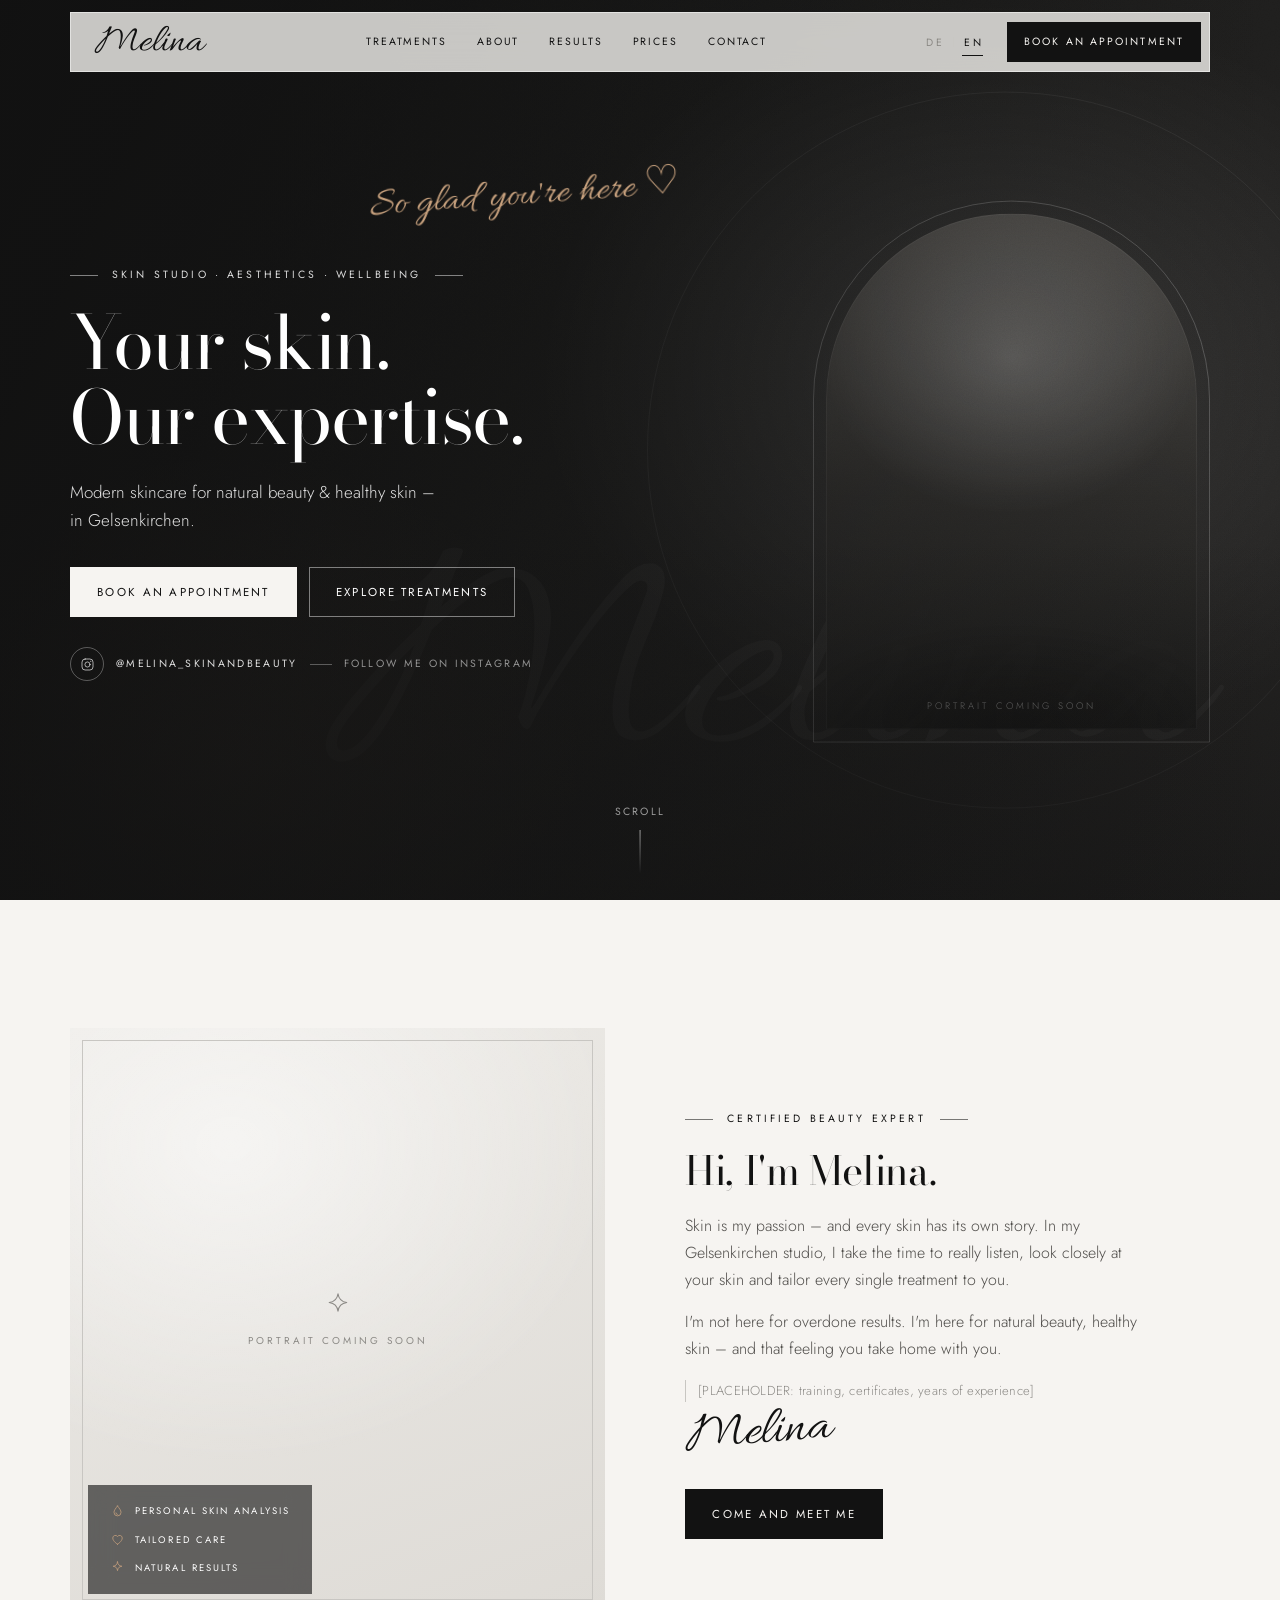
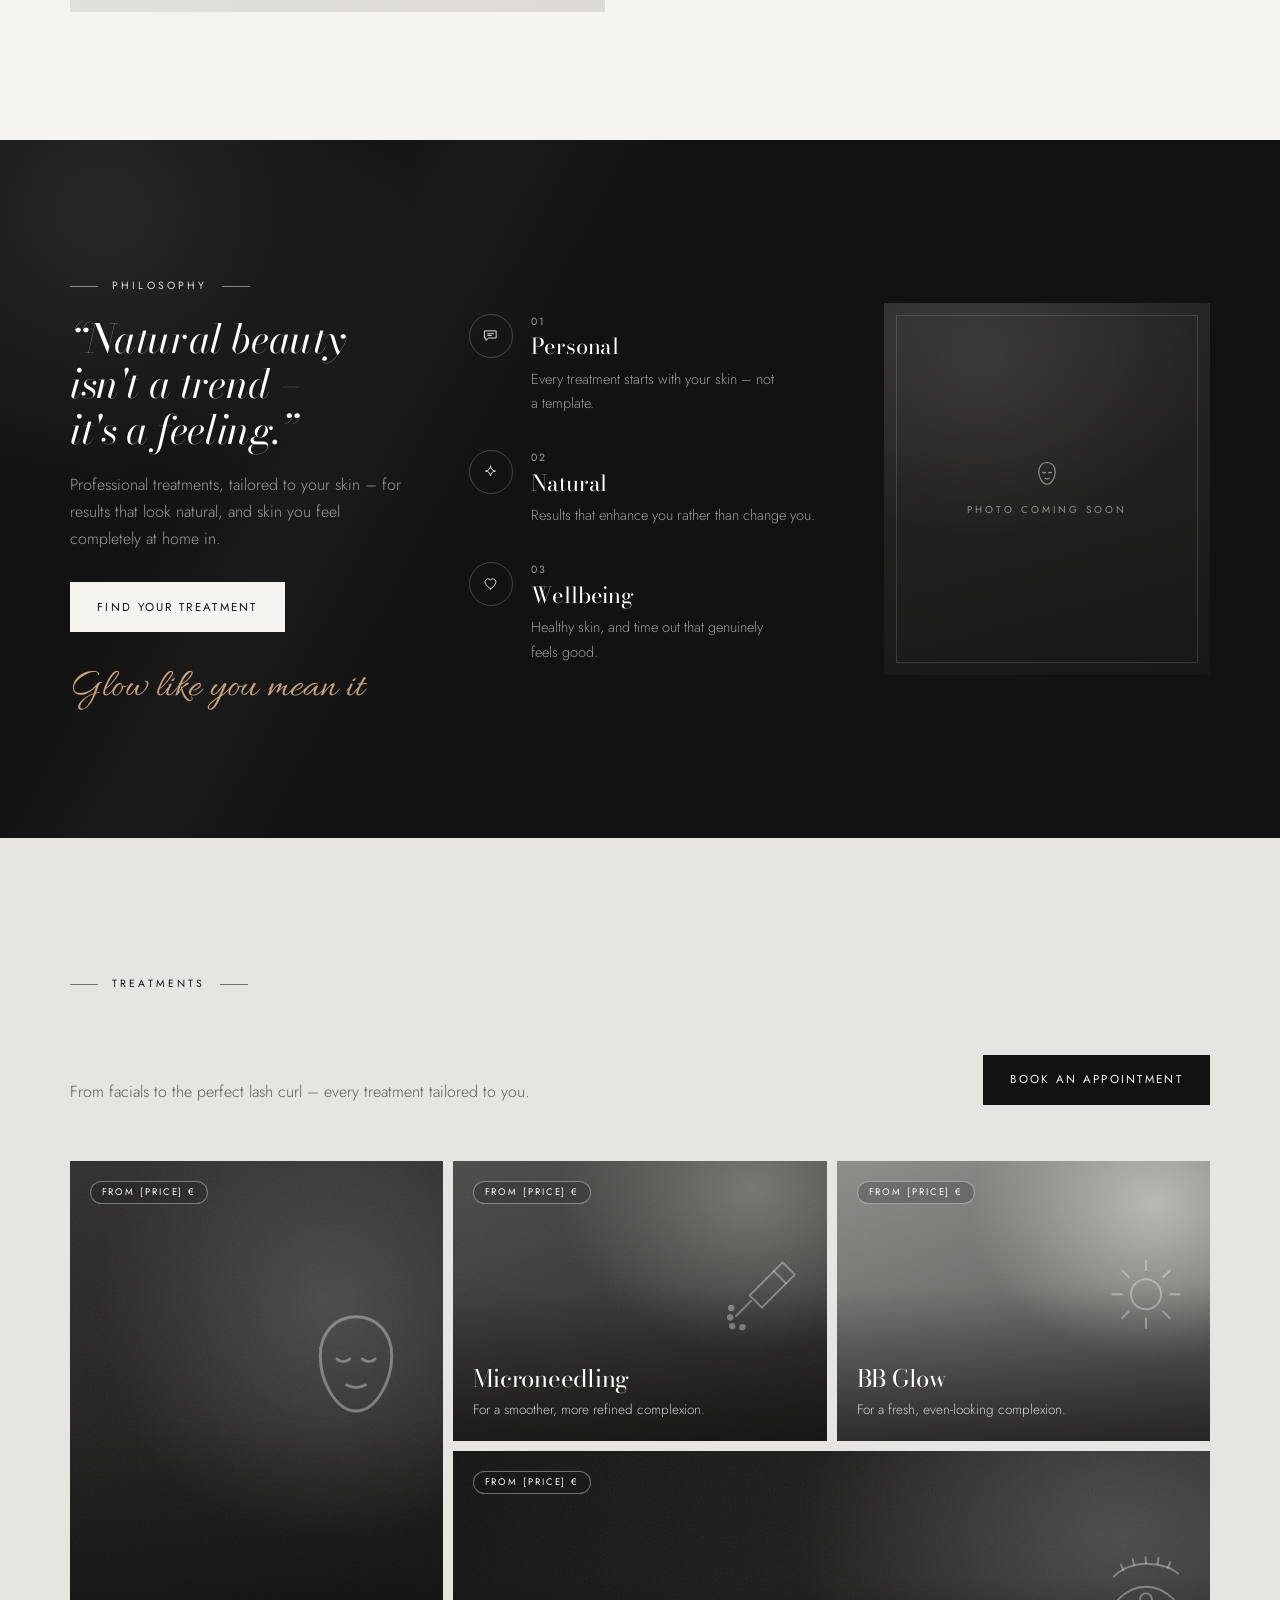
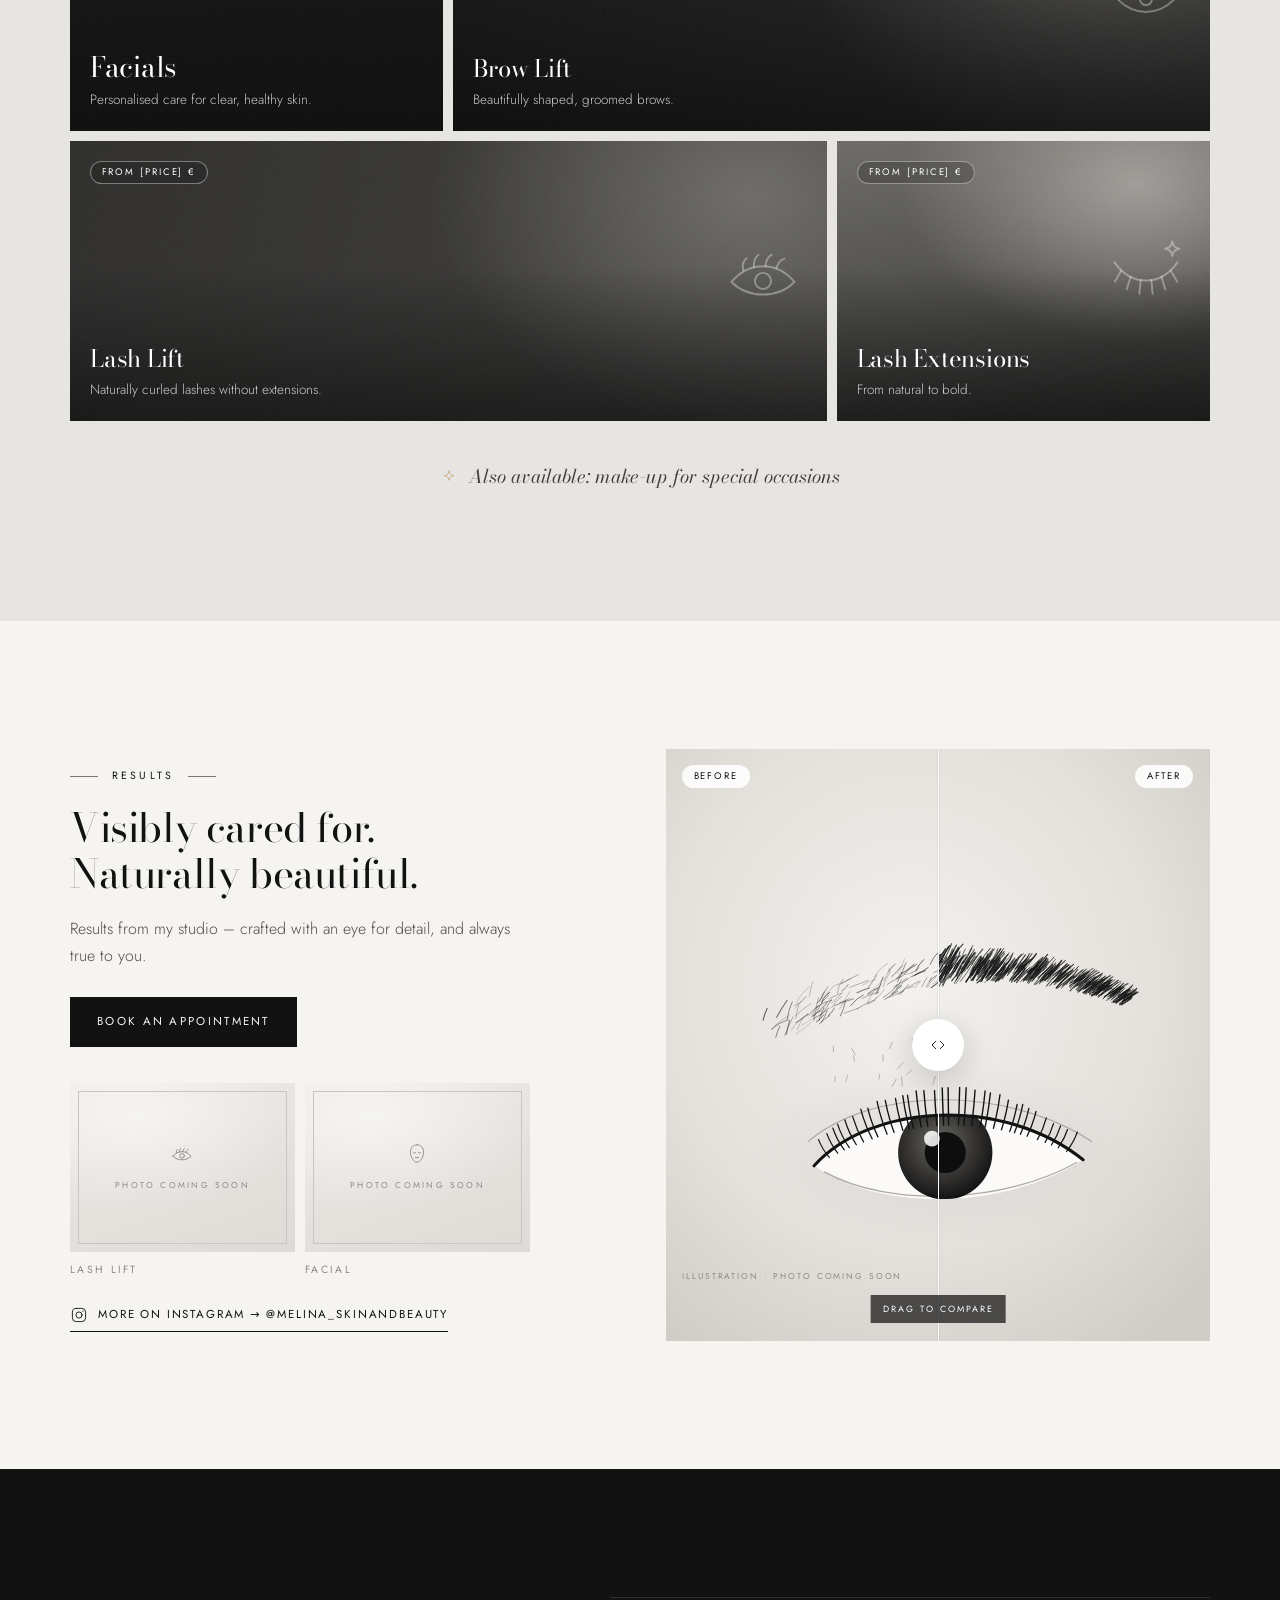
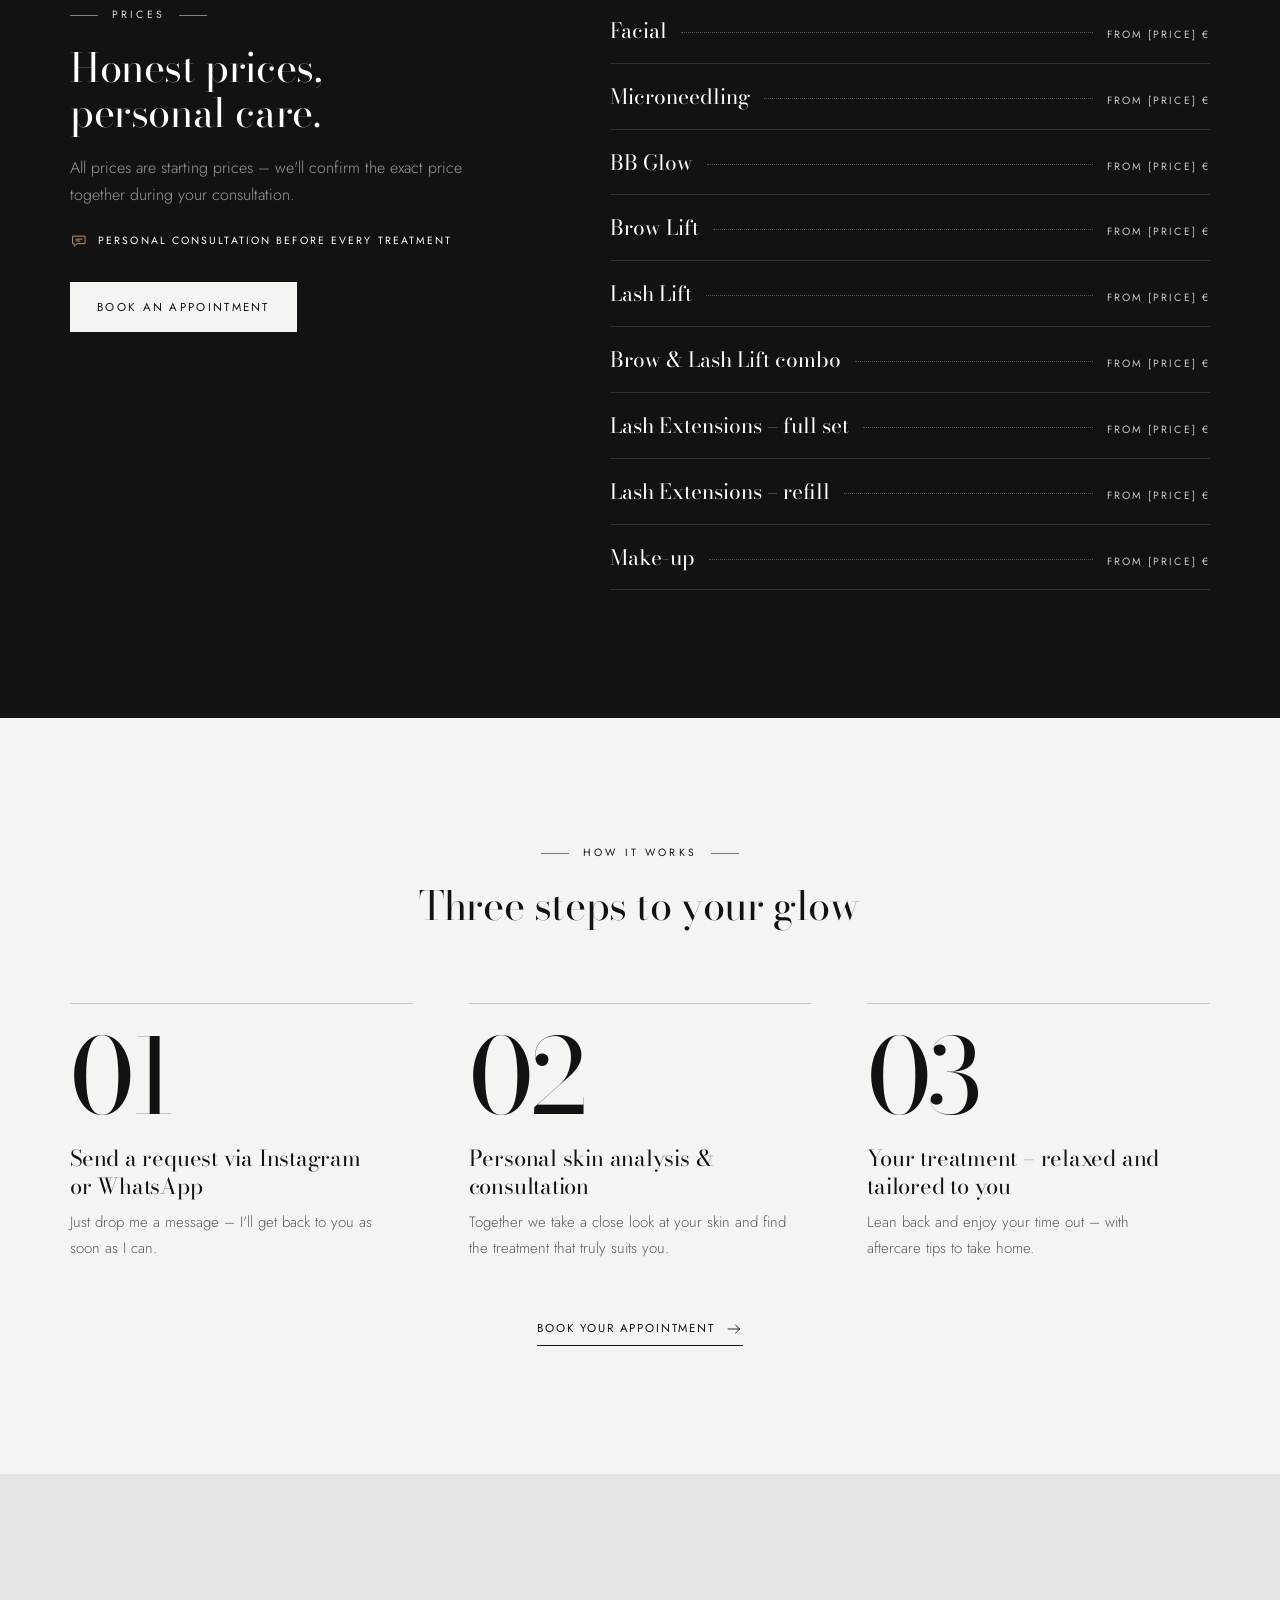
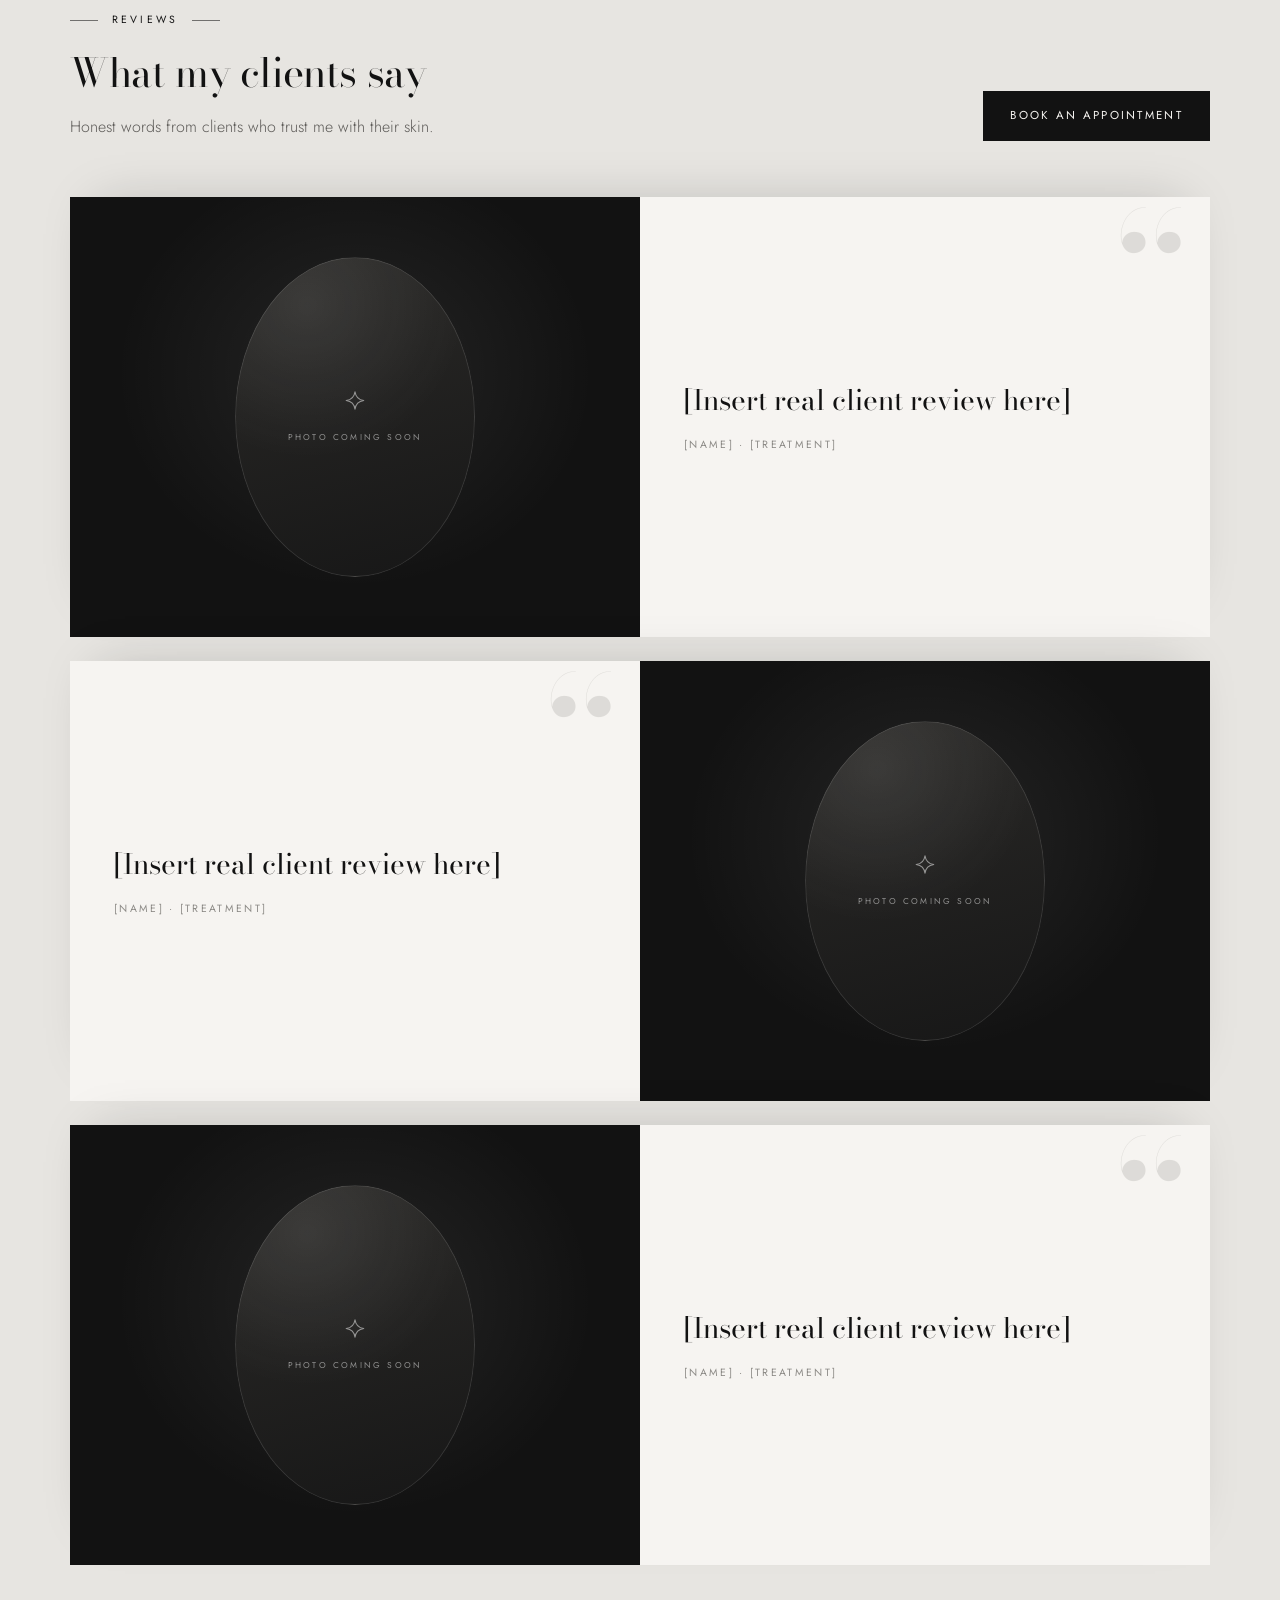
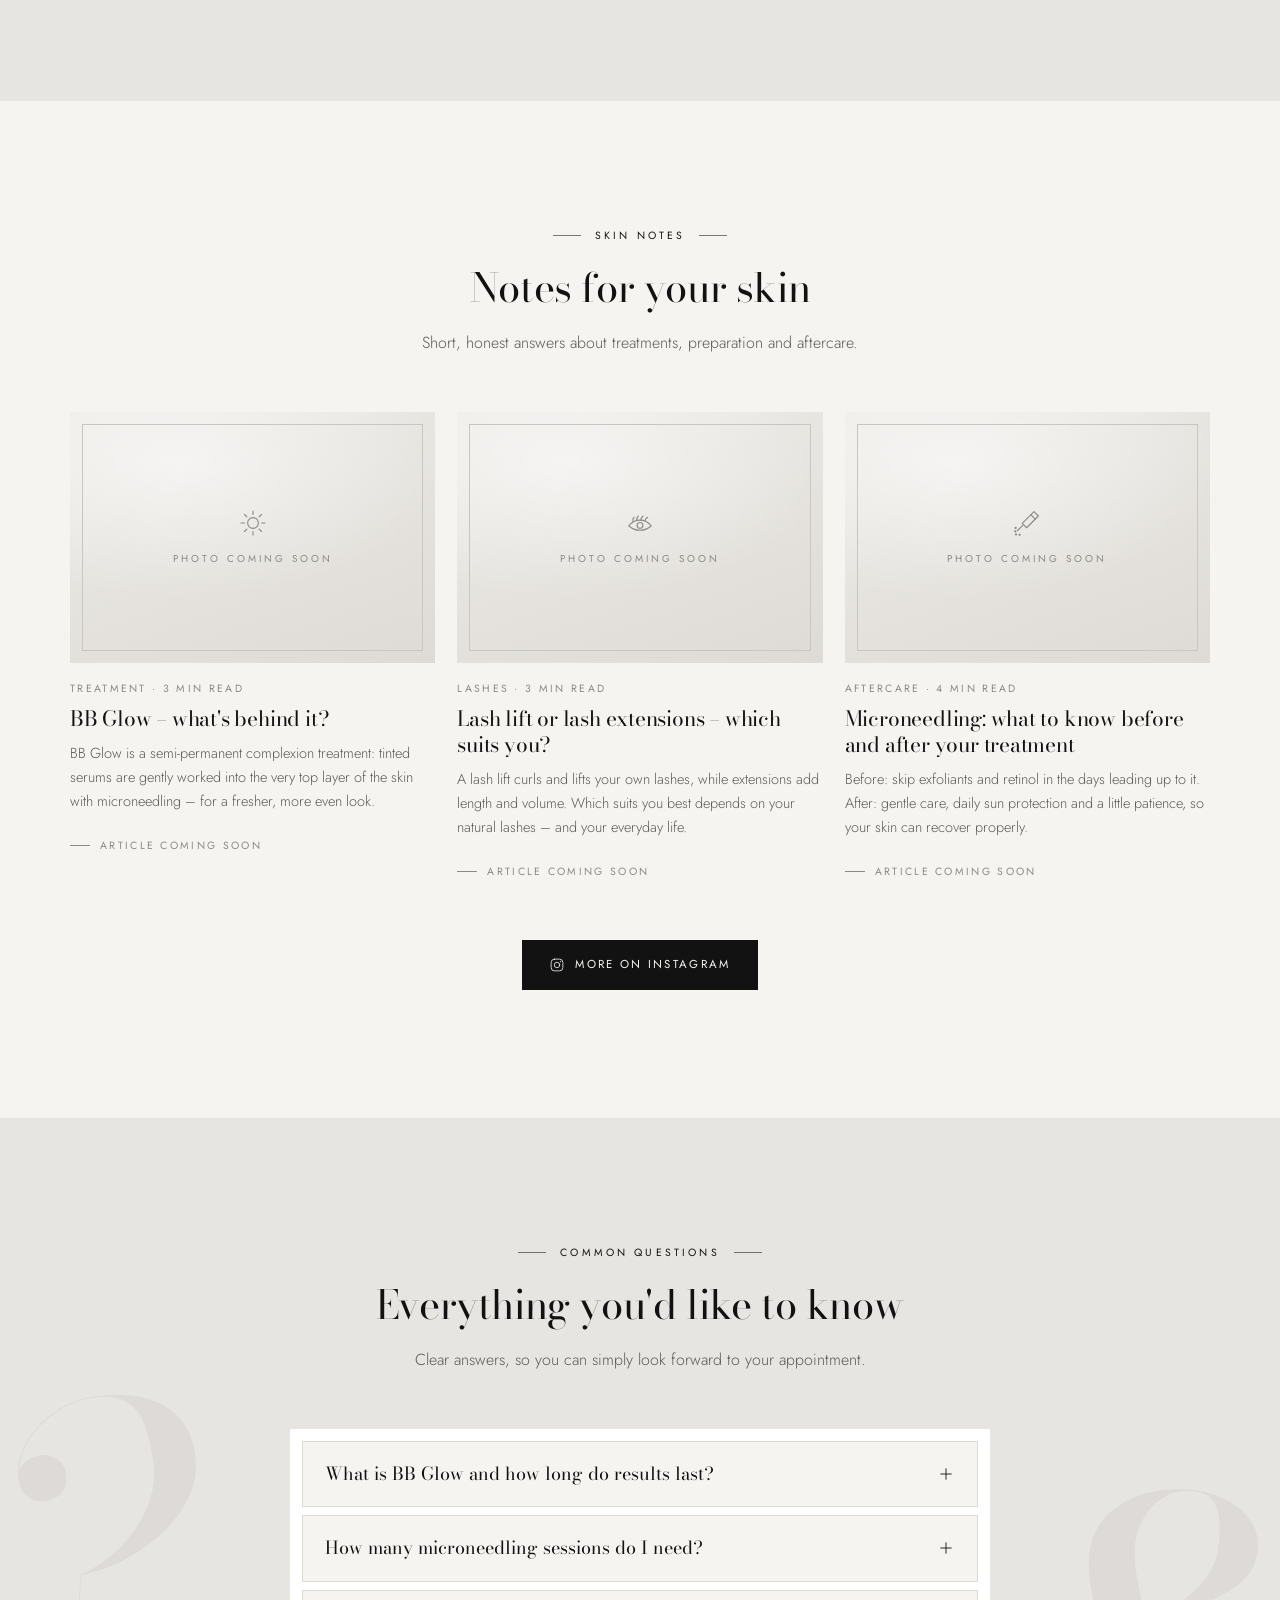
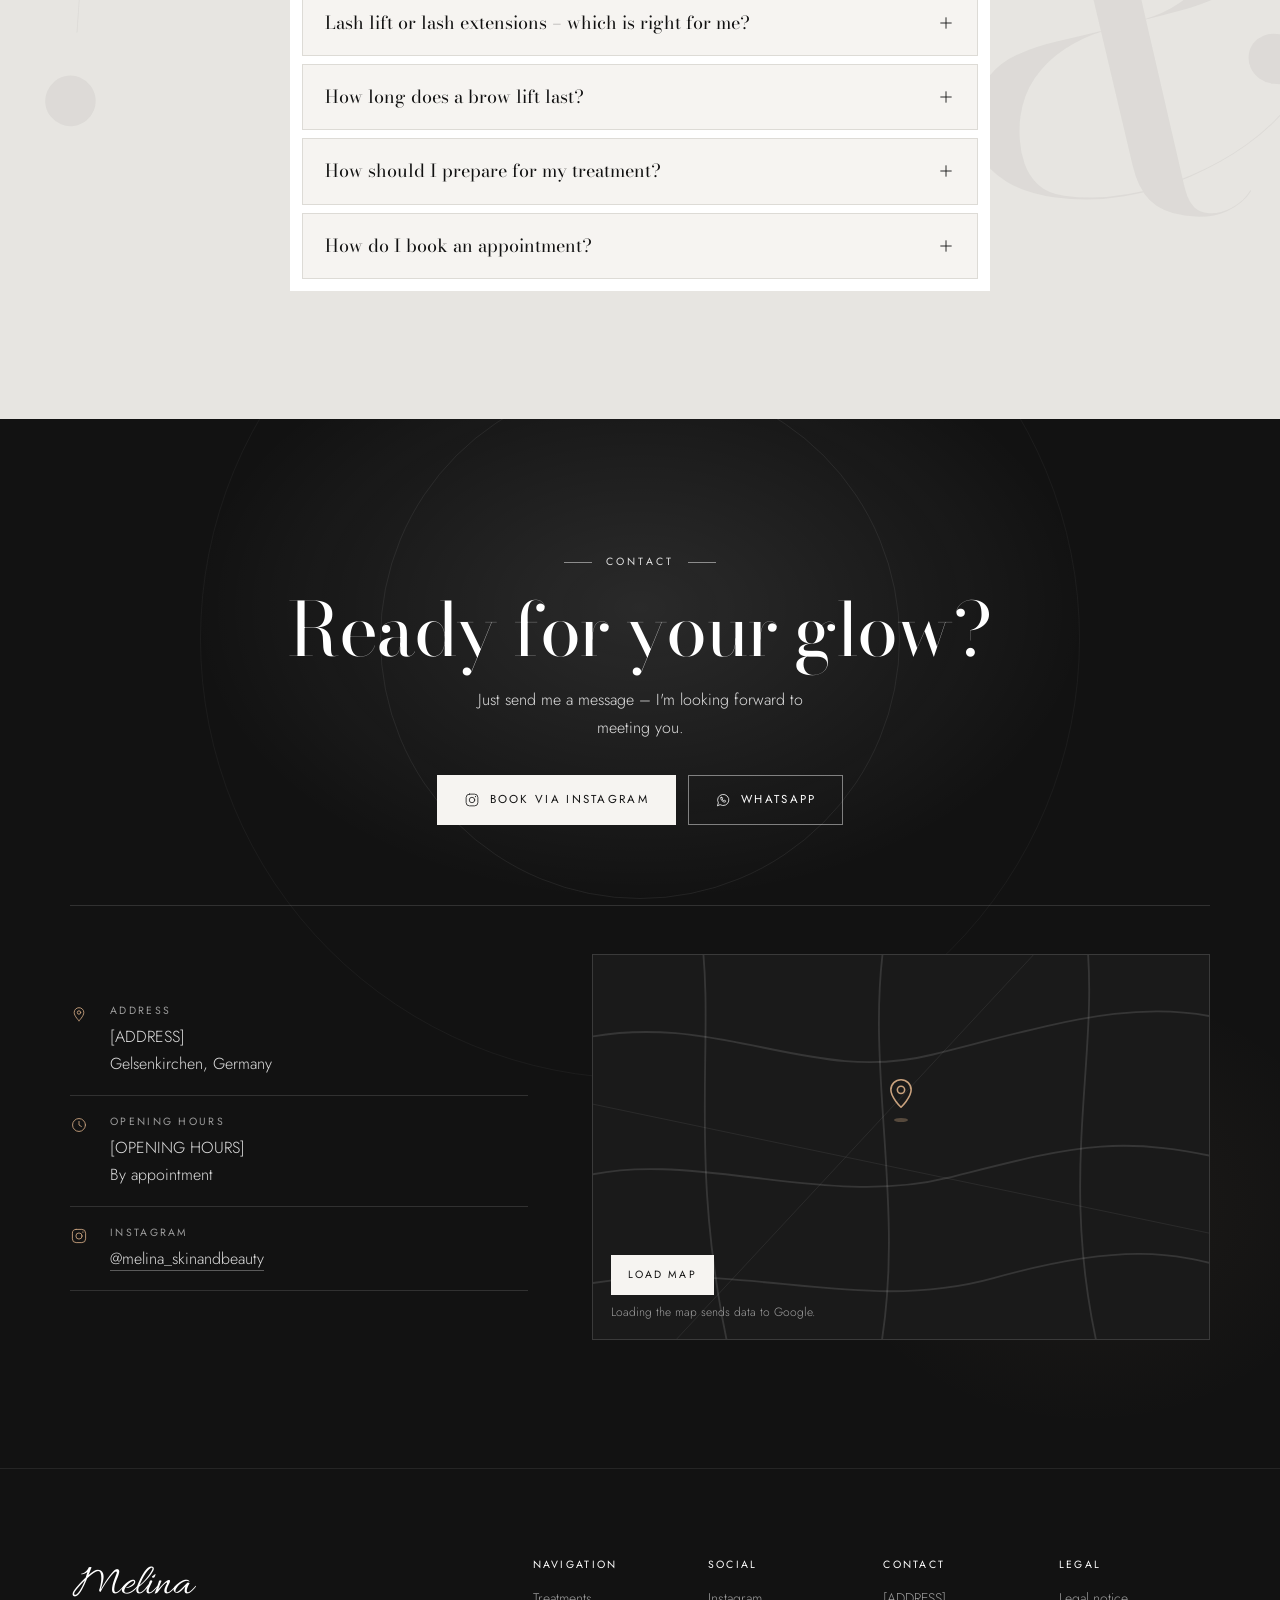
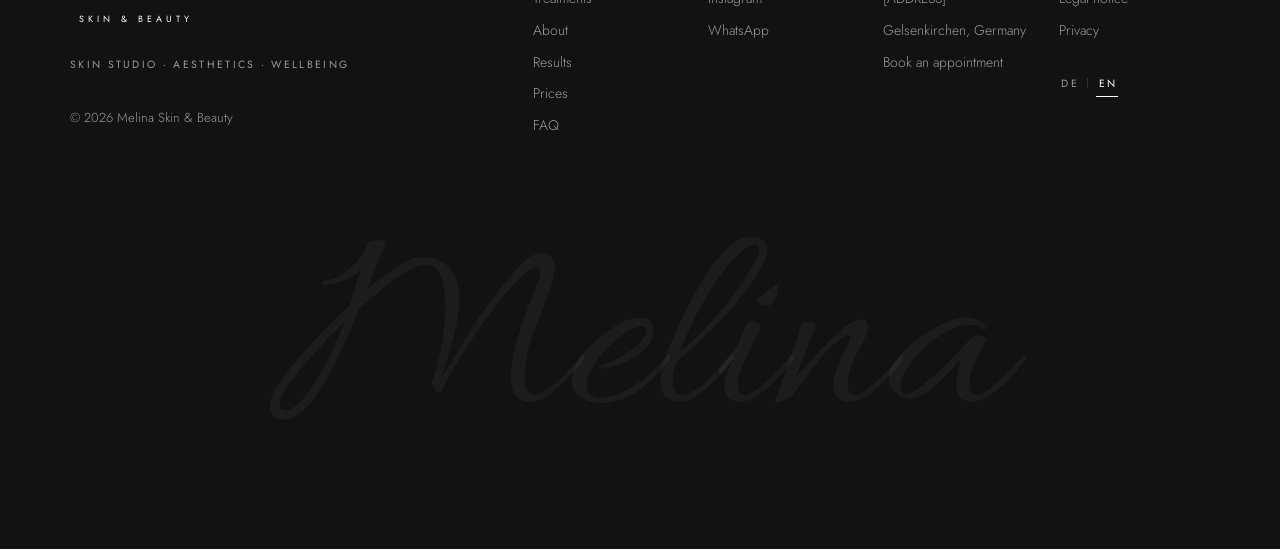
==== index.html @ 8ede0604 "Unclip logo lettering, nav shows only Melina, add smooth scroll and photo prompts - footer and hero " ====
<!DOCTYPE html>
<html lang="de" data-page="home">
<head>
  <meta charset="utf-8">
  <meta name="viewport" content="width=device-width, initial-scale=1, viewport-fit=cover">
  <title>Melina Skin &amp; Beauty | Kosmetikstudio in Gelsenkirchen – Microneedling, BB Glow, Lash &amp; Browlift</title>
  <meta name="description" content="Dein Kosmetikstudio in Gelsenkirchen: Gesichtsbehandlungen, Microneedling, BB Glow, Brow- &amp; Lashlift und Lash Extensions – individuell und natürlich schön.">
  <meta name="theme-color" content="#121212">

  <!-- [DOMAIN] – replace https://www.melina-skinandbeauty.de with the real domain -->
  <link rel="canonical" href="https://www.melina-skinandbeauty.de/">
  <link rel="alternate" hreflang="de" href="https://www.melina-skinandbeauty.de/">
  <link rel="alternate" hreflang="en" href="https://www.melina-skinandbeauty.de/?lang=en">
  <link rel="alternate" hreflang="x-default" href="https://www.melina-skinandbeauty.de/">

  <!-- Open Graph -->
  <meta property="og:type" content="website">
  <meta property="og:site_name" content="Melina Skin &amp; Beauty">
  <meta property="og:title" content="Melina Skin &amp; Beauty | Kosmetikstudio in Gelsenkirchen – Microneedling, BB Glow, Lash &amp; Browlift">
  <meta property="og:description" content="Dein Kosmetikstudio in Gelsenkirchen: Gesichtsbehandlungen, Microneedling, BB Glow, Brow- &amp; Lashlift und Lash Extensions – individuell und natürlich schön.">
  <meta property="og:url" content="https://www.melina-skinandbeauty.de/">
  <meta property="og:image" content="https://www.melina-skinandbeauty.de/images/og-image.png">
  <meta property="og:image:width" content="1200">
  <meta property="og:image:height" content="630">
  <meta property="og:locale" content="de_DE">
  <meta property="og:locale:alternate" content="en_GB">
  <meta name="twitter:card" content="summary_large_image">

  <link rel="icon" type="image/png" sizes="192x192" href="images/favicon.png">
  <link rel="apple-touch-icon" href="images/apple-touch-icon.png">

  <link rel="preconnect" href="https://fonts.googleapis.com">
  <link rel="preconnect" href="https://fonts.gstatic.com" crossorigin>
  <link rel="stylesheet" href="https://fonts.googleapis.com/css2?family=Allura&family=Bodoni+Moda:ital,opsz,wght@0,6..96,400;0,6..96,500;1,6..96,400&family=Jost:wght@300;400;500&display=swap">
  <link rel="stylesheet" href="styles.css">

  <script type="application/ld+json">
  {
    "@context": "https://schema.org",
    "@type": "BeautySalon",
    "name": "Melina Skin & Beauty",
    "description": "Kosmetikstudio in Gelsenkirchen: Gesichtsbehandlungen, Microneedling, BB Glow, Browlift, Lashlift und Lash Extensions.",
    "url": "https://www.melina-skinandbeauty.de/",
    "image": "https://www.melina-skinandbeauty.de/images/og-image.png",
    "logo": "https://www.melina-skinandbeauty.de/images/logo.png",
    "telephone": "[TELEFON]",
    "priceRange": "[PREISSPANNE]",
    "address": {
      "@type": "PostalAddress",
      "streetAddress": "[ADRESSE]",
      "postalCode": "[PLZ]",
      "addressLocality": "Gelsenkirchen",
      "addressRegion": "Nordrhein-Westfalen",
      "addressCountry": "DE"
    },
    "areaServed": "Gelsenkirchen",
    "sameAs": ["https://www.instagram.com/melina_skinandbeauty/"],
    "knowsLanguage": ["de", "en"],
    "hasOfferCatalog": {
      "@type": "OfferCatalog",
      "name": "Behandlungen",
      "itemListElement": [
        {"@type": "Offer", "itemOffered": {"@type": "Service", "name": "Gesichtsbehandlung"}},
        {"@type": "Offer", "itemOffered": {"@type": "Service", "name": "Microneedling"}},
        {"@type": "Offer", "itemOffered": {"@type": "Service", "name": "BB Glow"}},
        {"@type": "Offer", "itemOffered": {"@type": "Service", "name": "Browlift"}},
        {"@type": "Offer", "itemOffered": {"@type": "Service", "name": "Lashlift"}},
        {"@type": "Offer", "itemOffered": {"@type": "Service", "name": "Lash Extensions"}},
        {"@type": "Offer", "itemOffered": {"@type": "Service", "name": "Make-up"}}
      ]
    }
  }
  </script>
</head>
<body>
  <!-- ===================== ICON SPRITE (thin line icons) ===================== -->
  <svg class="sprite" aria-hidden="true" focusable="false">
    <symbol id="i-facial" viewBox="0 0 24 24"><path d="M12 2.8c-3.9 0-6.6 3-6.6 7.3 0 4.7 3 10.1 6.6 10.1s6.6-5.4 6.6-10.1C18.6 5.8 15.9 2.8 12 2.8z"/><path d="M8.5 10.6c.7.6 1.6.6 2.3 0M13.2 10.6c.7.6 1.6.6 2.3 0M10.3 15.4c1.1.6 2.3.6 3.4 0"/></symbol>
    <symbol id="i-needle" viewBox="0 0 24 24"><path d="M17.6 2.9l3.5 3.5-9.4 9.4-3.5-3.5z"/><path d="M15.1 5.4l3.5 3.5M8.6 13.9L4.3 18.2"/><path d="M3.2 21.1h.01M6.1 21.4h.01M2.9 15.9h.01M2.6 18.6h.01" stroke-width="1.8"/></symbol>
    <symbol id="i-glow" viewBox="0 0 24 24"><circle cx="12" cy="12" r="4.3"/><path d="M12 2.4v2.7M12 18.9v2.7M2.4 12h2.7M18.9 12h2.7M5.2 5.2l1.9 1.9M16.9 16.9l1.9 1.9M5.2 18.8l1.9-1.9M16.9 7.1l1.9-1.9"/></symbol>
    <symbol id="i-brow" viewBox="0 0 24 24"><path d="M2.8 9.8c3.2-3.4 9-4.6 14.8-2.8 1.4.4 2.6 1.1 3.6 1.9"/><path d="M5.5 8l-.6-1.6M8.6 6.6l-.4-1.8M12 6l-.1-1.8M15.3 6.2l.3-1.7M18.3 7.2l.6-1.5"/><path d="M4 16.4c2.4-2.5 5-3.7 8-3.7s5.6 1.2 8 3.7c-2.4 2.4-5 3.5-8 3.5s-5.6-1.1-8-3.5z"/><circle cx="12" cy="16.3" r="1.7"/></symbol>
    <symbol id="i-lashlift" viewBox="0 0 24 24"><path d="M3 14.2c2.5-3 5.5-4.5 9-4.5s6.5 1.5 9 4.5c-2.5 2.5-5.5 3.6-9 3.6s-6.5-1.1-9-3.6z"/><circle cx="12" cy="13.9" r="2.3"/><path d="M6.4 10.9c-.4-1.4 0-2.7.9-3.5M9.4 9.9c-.1-1.5.4-2.8 1.3-3.5M12.7 9.7c.1-1.5.8-2.7 1.8-3.3M15.8 10.3c.4-1.4 1.2-2.4 2.3-2.8"/></symbol>
    <symbol id="i-lashext" viewBox="0 0 24 24"><path d="M3 8.6c2.5 3.5 5.5 5.2 9 5.2s6.5-1.7 9-5.2"/><path d="M4.9 11l-1.8 3.1M7.6 12.7l-1.1 3.6M10.5 13.6l-.4 4M13.5 13.6l.4 4M16.4 12.7l1.1 3.6M19.1 11l1.8 3.1"/><path d="M19.5 2.6c.2 1.3.8 1.9 2 2.1-1.2.2-1.8.8-2 2.1-.2-1.3-.8-1.9-2-2.1 1.2-.2 1.8-.8 2-2.1z"/></symbol>
    <symbol id="i-spark" viewBox="0 0 24 24"><path d="M12 3c.6 4.4 2.6 6.4 7 7-4.4.6-6.4 2.6-7 7-.6-4.4-2.6-6.4-7-7 4.4-.6 6.4-2.6 7-7z"/></symbol>
    <symbol id="i-drop" viewBox="0 0 24 24"><path d="M12 3.2c3.1 4 5.6 7 5.6 10.2a5.6 5.6 0 0 1-11.2 0c0-3.2 2.5-6.2 5.6-10.2z"/><path d="M9.4 14.2a2.8 2.8 0 0 0 2.4 2.6"/></symbol>
    <symbol id="i-heart" viewBox="0 0 24 24"><path d="M12 19.6s-7.6-4.6-7.6-10.1A4.2 4.2 0 0 1 12 7.2a4.2 4.2 0 0 1 7.6 2.3c0 5.5-7.6 10.1-7.6 10.1z"/></symbol>
    <symbol id="i-chat" viewBox="0 0 24 24"><path d="M4 5.5h16v10H9.5L5.5 19v-3.5H4z"/><path d="M8 9.5h8M8 12h5"/></symbol>
    <symbol id="i-insta" viewBox="0 0 24 24"><rect x="3.2" y="3.2" width="17.6" height="17.6" rx="5"/><circle cx="12" cy="12" r="4.1"/><circle cx="17.2" cy="6.8" r=".9" fill="currentColor" stroke="none"/></symbol>
    <symbol id="i-whatsapp" viewBox="0 0 24 24"><path d="M3.8 20.2l1.3-3.9a8.4 8.4 0 1 1 3 3z"/><path d="M9.1 8.3c.2-.5.6-.6.9-.6h.5l.9 2-.7.9c.5 1.1 1.4 2 2.5 2.5l.9-.7 2 .9v.5c0 .4-.2.9-.7 1.1-.6.3-1.4.4-2.5-.1-1.9-.8-3.3-2.3-4-4.1-.3-.9-.1-1.8.2-2.4z"/></symbol>
    <symbol id="i-pin" viewBox="0 0 24 24"><path d="M12 21s-6.4-6.1-6.4-11a6.4 6.4 0 0 1 12.8 0c0 4.9-6.4 11-6.4 11z"/><circle cx="12" cy="10" r="2.3"/></symbol>
    <symbol id="i-clock" viewBox="0 0 24 24"><circle cx="12" cy="12" r="8.6"/><path d="M12 7.2V12l3.2 2"/></symbol>
    <symbol id="i-arrow" viewBox="0 0 24 24"><path d="M4 12h15.5M14 6.5l5.5 5.5-5.5 5.5"/></symbol>
    <symbol id="i-plus" viewBox="0 0 24 24"><path d="M12 5v14M5 12h14"/></symbol>
    <symbol id="i-drag" viewBox="0 0 24 24"><path d="M9 7l-5 5 5 5M15 7l5 5-5 5"/></symbol>
  </svg>

  <a class="skip-link" href="#main" data-i18n="a11y.skip">Zum Inhalt springen</a>

  <!-- ===================== NAVIGATION ===================== -->
  <header class="nav" id="nav">
    <div class="nav__bar container">
      <a class="logo logo--nav" href="#top" data-i18n-aria="a11y.home" aria-label="Melina Skin &amp; Beauty – zur Startseite">
        <span class="logo__script">Melina</span>
      </a>

      <nav class="nav__links" data-i18n-aria="a11y.mainNav" aria-label="Hauptnavigation">
        <a href="#behandlungen" data-i18n="nav.treatments">Behandlungen</a>
        <a href="#ueber-mich" data-i18n="nav.about">Über mich</a>
        <a href="#ergebnisse" data-i18n="nav.results">Ergebnisse</a>
        <a href="#preise" data-i18n="nav.prices">Preise</a>
        <a href="#kontakt" data-i18n="nav.contact">Kontakt</a>
      </nav>

      <div class="nav__actions">
        <div class="lang-switch" role="group" data-i18n-aria="a11y.lang" aria-label="Sprache wählen">
          <button type="button" data-lang="de" aria-pressed="true">DE</button>
          <span aria-hidden="true">|</span>
          <button type="button" data-lang="en" aria-pressed="false">EN</button>
        </div>
        <a class="btn btn--ink btn--sm js-book nav__cta" href="https://ig.me/m/melina_skinandbeauty" target="_blank" rel="noopener" data-i18n="nav.book">Termin anfragen</a>
        <button class="burger" type="button" aria-expanded="false" aria-controls="mobile-menu" data-i18n-aria="a11y.menuOpen" aria-label="Menü öffnen">
          <span></span><span></span>
        </button>
      </div>
    </div>
  </header>

  <!-- Mobile menu -->
  <div class="mmenu" id="mobile-menu" aria-hidden="true" inert>
    <div class="mmenu__inner container">
      <nav class="mmenu__links" data-i18n-aria="a11y.mainNav" aria-label="Hauptnavigation">
        <a href="#behandlungen"><span class="mmenu__num">01</span><span data-i18n="nav.treatments">Behandlungen</span></a>
        <a href="#ueber-mich"><span class="mmenu__num">02</span><span data-i18n="nav.about">Über mich</span></a>
        <a href="#ergebnisse"><span class="mmenu__num">03</span><span data-i18n="nav.results">Ergebnisse</span></a>
        <a href="#preise"><span class="mmenu__num">04</span><span data-i18n="nav.prices">Preise</span></a>
        <a href="#kontakt"><span class="mmenu__num">05</span><span data-i18n="nav.contact">Kontakt</span></a>
      </nav>
      <div class="mmenu__foot">
        <div class="lang-switch lang-switch--lg" role="group" data-i18n-aria="a11y.lang" aria-label="Sprache wählen">
          <button type="button" data-lang="de" aria-pressed="true">DE</button>
          <span aria-hidden="true">|</span>
          <button type="button" data-lang="en" aria-pressed="false">EN</button>
        </div>
        <a class="btn btn--ink btn--block js-book" href="https://ig.me/m/melina_skinandbeauty" target="_blank" rel="noopener">
          <svg class="ico" aria-hidden="true"><use href="#i-insta"/></svg><span data-i18n="nav.book">Termin anfragen</span>
        </a>
        <p class="mmenu__note hand" data-i18n="hero.note">Schön, dass du da bist ♡</p>
      </div>
    </div>
  </div>

  <main id="main">
    <!-- ===================== 1 · HERO ===================== -->
    <section class="hero" id="top">
      <div class="hero__media media media--hero" data-img="hero" data-alt="about.alt" data-eager>
        <div class="hero__art" aria-hidden="true">
          <span class="hero__watermark">Melina</span>
          <div class="hero__arch">
            <span class="hero__arch-inner"></span>
            <span class="hero__arch-cap" data-i18n="ph.portrait">Porträt folgt</span>
          </div>
          <span class="hero__ring"></span>
        </div>
      </div>
      <div class="hero__shade" aria-hidden="true"></div>

      <div class="hero__content container">
        <div class="hero__copy">
          <p class="hand hero__note hero__in" style="--d:5" data-i18n="hero.note">Schön, dass du da bist ♡</p>
          <p class="label label--light hero__in" style="--d:0"><span data-i18n="hero.label">Kosmetikstudio · Ästhetik · Wohlbefinden</span></p>
          <h1 class="hero__title hero__in" style="--d:1" data-i18n-html="hero.title">Deine Haut.<br>Unsere Expertise.</h1>
          <p class="hero__sub hero__in" style="--d:2" data-i18n="hero.sub">Moderne Kosmetik für natürliche Schönheit &amp; gesunde Haut – in Gelsenkirchen.</p>
          <div class="btn-row hero__in" style="--d:3">
            <a class="btn btn--paper js-book" href="https://ig.me/m/melina_skinandbeauty" target="_blank" rel="noopener" data-i18n="hero.cta1">Termin anfragen</a>
            <a class="btn btn--ghost" href="#behandlungen" data-i18n="hero.cta2">Behandlungen entdecken</a>
          </div>
          <a class="hero__ig hero__in" style="--d:4" href="https://www.instagram.com/melina_skinandbeauty/" target="_blank" rel="noopener">
            <span class="hero__ig-icon"><svg class="ico" aria-hidden="true"><use href="#i-insta"/></svg></span>
            <span class="mono">@melina_skinandbeauty</span>
            <span class="hero__ig-sep" aria-hidden="true"></span>
            <span class="mono mono--muted" data-i18n="hero.follow">Folge mir auf Instagram</span>
          </a>
        </div>
      </div>

      <a class="hero__scroll" href="#ueber-mich" aria-hidden="true" tabindex="-1">
        <span class="mono" data-i18n="hero.scroll">Scrollen</span><span class="hero__scroll-line"></span>
      </a>
    </section>

    <!-- ===================== 2 · ÜBER MICH (NAVARA: About) ===================== -->
    <section class="section about" id="ueber-mich">
      <div class="container about__grid">
        <div class="about__media reveal">
          <div class="media media--frame" data-img="about" data-alt="about.alt">
            <div class="ph">
              <span class="ph__frame"></span>
              <svg class="ph__icon" aria-hidden="true"><use href="#i-spark"/></svg>
              <span class="ph__cap" data-i18n="ph.portrait">Porträt folgt</span>
            </div>
          </div>
          <ul class="glass-card">
            <li><svg class="ico" aria-hidden="true"><use href="#i-drop"/></svg><span data-i18n="about.f1">Persönliche Hautanalyse</span></li>
            <li><svg class="ico" aria-hidden="true"><use href="#i-heart"/></svg><span data-i18n="about.f2">Individuelle Pflege</span></li>
            <li><svg class="ico" aria-hidden="true"><use href="#i-spark"/></svg><span data-i18n="about.f3">Natürliche Ergebnisse</span></li>
          </ul>
        </div>
        <div class="about__copy">
          <p class="label reveal"><span data-i18n="about.label">Certified Beauty Expert</span></p>
          <h2 class="h2 reveal" style="--d:1" data-i18n="about.title">Hi, ich bin Melina.</h2>
          <p class="reveal" style="--d:2" data-i18n="about.p1">Haut ist meine Leidenschaft – und jede Haut erzählt ihre eigene Geschichte. In meinem Studio in Gelsenkirchen nehme ich mir Zeit für dich: Ich höre zu, schaue mir deine Haut genau an und stimme jede Behandlung individuell auf dich ab.</p>
          <p class="reveal" style="--d:2" data-i18n="about.p2">Mir geht es nicht um maskenhafte Ergebnisse, sondern um natürliche Schönheit, gesunde Haut und das gute Gefühl, mit dem du nach Hause gehst.</p>
          <p class="placeholder-text reveal" style="--d:3" data-i18n="about.facts">[PLATZHALTER: Ausbildung, Zertifikate, Jahre Erfahrung]</p>
          <div class="about__sign reveal" style="--d:3">
            <span class="hand hand--sign">Melina</span>
          </div>
          <a class="btn btn--ink js-book reveal" style="--d:4" href="https://ig.me/m/melina_skinandbeauty" target="_blank" rel="noopener" data-i18n="about.cta">Lerne mich kennen</a>
        </div>
      </div>
    </section>

    <!-- ===================== 3 · PHILOSOPHIE (NAVARA: Benefits, dark) ===================== -->
    <section class="section section--ink philo" id="philosophie">
      <div class="philo__sheen" aria-hidden="true"></div>
      <div class="container philo__grid">
        <div class="philo__intro">
          <p class="label label--light reveal"><span data-i18n="philo.label">Philosophie</span></p>
          <h2 class="h2 philo__quote reveal" style="--d:1" data-i18n="philo.quote">„Natürliche Schönheit ist kein Trend, sondern ein Gefühl.“</h2>
          <p class="reveal" style="--d:2" data-i18n="philo.text">Professionelle Behandlungen, individuell auf deine Haut abgestimmt – für Ergebnisse, die natürlich aussehen, und eine Haut, in der du dich rundum wohlfühlst.</p>
          <a class="btn btn--paper reveal" style="--d:3" href="#behandlungen" data-i18n="philo.cta">Behandlung finden</a>
          <p class="hand philo__hand reveal" style="--d:4">Glow like you mean it</p>
        </div>

        <ol class="philo__values">
          <li class="value reveal" style="--d:1">
            <span class="value__icon"><svg class="ico" aria-hidden="true"><use href="#i-chat"/></svg></span>
            <div>
              <span class="mono">01</span>
              <h3 class="h3" data-i18n="philo.v1.title">Individuell</h3>
              <p data-i18n="philo.v1.text">Jede Behandlung beginnt mit deiner Haut – nicht mit einem Schema.</p>
            </div>
          </li>
          <li class="value reveal" style="--d:2">
            <span class="value__icon"><svg class="ico" aria-hidden="true"><use href="#i-spark"/></svg></span>
            <div>
              <span class="mono">02</span>
              <h3 class="h3" data-i18n="philo.v2.title">Natürlich</h3>
              <p data-i18n="philo.v2.text">Ergebnisse, die dich unterstreichen, statt dich zu verändern.</p>
            </div>
          </li>
          <li class="value reveal" style="--d:3">
            <span class="value__icon"><svg class="ico" aria-hidden="true"><use href="#i-heart"/></svg></span>
            <div>
              <span class="mono">03</span>
              <h3 class="h3" data-i18n="philo.v3.title">Wohlfühlen</h3>
              <p data-i18n="philo.v3.text">Gesunde Haut und eine Auszeit, die dir richtig guttut.</p>
            </div>
          </li>
        </ol>

        <div class="philo__media reveal" style="--d:2">
          <div class="media media--dark" data-img="philosophy" data-alt="philo.alt">
            <div class="ph ph--dark">
              <span class="ph__frame"></span>
              <svg class="ph__icon" aria-hidden="true"><use href="#i-facial"/></svg>
              <span class="ph__cap" data-i18n="ph.photo">Foto folgt</span>
            </div>
          </div>
        </div>
      </div>
    </section>

    <!-- ===================== 4 · BEHANDLUNGEN (NAVARA: Treatments bento) ===================== -->
    <section class="section section--mist treat" id="behandlungen">
      <div class="container">
        <div class="sec-head sec-head--split">
          <div>
            <p class="label reveal"><span data-i18n="treat.label">Behandlungen</span></p>
            <h2 class="h2 reveal" style="--d:1" data-i18n="treat.title">Gezielte Pflege für deine Haut</h2>
            <p class="sec-head__text reveal" style="--d:2" data-i18n="treat.text">Von der Gesichtsbehandlung bis zum perfekten Augenaufschlag – jede Behandlung individuell auf dich abgestimmt.</p>
          </div>
          <a class="btn btn--ink js-book reveal" style="--d:2" href="https://ig.me/m/melina_skinandbeauty" target="_blank" rel="noopener" data-i18n="treat.cta">Termin anfragen</a>
        </div>

        <div class="bento">
          <article class="tcard tcard--a reveal" data-img="treat-facial" data-alt="treat.1.title">
            <span class="pill" data-i18n="treat.from">ab [PREIS] €</span>
            <svg class="tcard__icon" aria-hidden="true"><use href="#i-facial"/></svg>
            <div class="tcard__body">
              <h3 class="h3" data-i18n="treat.1.title">Gesichtsbehandlungen</h3>
              <p data-i18n="treat.1.text">Individuelle Pflege für eine reine, gesunde Haut.</p>
            </div>
          </article>
          <article class="tcard tcard--b reveal" style="--d:1" data-img="treat-microneedling" data-alt="treat.2.title">
            <span class="pill" data-i18n="treat.from">ab [PREIS] €</span>
            <svg class="tcard__icon" aria-hidden="true"><use href="#i-needle"/></svg>
            <div class="tcard__body">
              <h3 class="h3" data-i18n="treat.2.title">Microneedling</h3>
              <p data-i18n="treat.2.text">Für ein ebenmäßiges, verfeinertes Hautbild.</p>
            </div>
          </article>
          <article class="tcard tcard--c reveal" style="--d:2" data-img="treat-bbglow" data-alt="treat.3.title">
            <span class="pill" data-i18n="treat.from">ab [PREIS] €</span>
            <svg class="tcard__icon" aria-hidden="true"><use href="#i-glow"/></svg>
            <div class="tcard__body">
              <h3 class="h3" data-i18n="treat.3.title">BB Glow</h3>
              <p data-i18n="treat.3.text">Für einen frischen, ebenmäßigen Teint.</p>
            </div>
          </article>
          <article class="tcard tcard--d reveal" style="--d:1" data-img="treat-browlift" data-alt="treat.4.title">
            <span class="pill" data-i18n="treat.from">ab [PREIS] €</span>
            <svg class="tcard__icon" aria-hidden="true"><use href="#i-brow"/></svg>
            <div class="tcard__body">
              <h3 class="h3" data-i18n="treat.4.title">Browlift</h3>
              <p data-i18n="treat.4.text">Perfekt geformte, gepflegte Brauen.</p>
            </div>
          </article>
          <article class="tcard tcard--e reveal" data-img="treat-lashlift" data-alt="treat.5.title">
            <span class="pill" data-i18n="treat.from">ab [PREIS] €</span>
            <svg class="tcard__icon" aria-hidden="true"><use href="#i-lashlift"/></svg>
            <div class="tcard__body">
              <h3 class="h3" data-i18n="treat.5.title">Lashlift</h3>
              <p data-i18n="treat.5.text">Natürlich geschwungene Wimpern ohne Extensions.</p>
            </div>
          </article>
          <article class="tcard tcard--f reveal" style="--d:1" data-img="treat-lashext" data-alt="treat.6.title">
            <span class="pill" data-i18n="treat.from">ab [PREIS] €</span>
            <svg class="tcard__icon" aria-hidden="true"><use href="#i-lashext"/></svg>
            <div class="tcard__body">
              <h3 class="h3" data-i18n="treat.6.title">Lash Extensions</h3>
              <p data-i18n="treat.6.text">Von natürlich bis ausdrucksstark.</p>
            </div>
          </article>
        </div>

        <p class="treat__extra reveal"><svg class="ico" aria-hidden="true"><use href="#i-spark"/></svg><span data-i18n="treat.extra">Außerdem: Make-up für besondere Anlässe</span></p>
      </div>
    </section>

    <!-- ===================== 5 · ERGEBNISSE (NAVARA: Visible results + slider) ===================== -->
    <section class="section results" id="ergebnisse">
      <div class="container results__grid">
        <div class="results__copy">
          <p class="label reveal"><span data-i18n="results.label">Ergebnisse</span></p>
          <h2 class="h2 reveal" style="--d:1" data-i18n="results.title">Sichtbar gepflegt. Natürlich schön.</h2>
          <p class="reveal" style="--d:2" data-i18n="results.text">Ergebnisse aus meinem Studio – mit viel Liebe zum Detail und immer passend zu dir.</p>
          <a class="btn btn--ink js-book reveal" style="--d:3" href="https://ig.me/m/melina_skinandbeauty" target="_blank" rel="noopener" data-i18n="results.cta">Termin anfragen</a>

          <div class="results__tiles">
            <figure class="rtile reveal" style="--d:3">
              <div class="media media--frame" data-img="result-lash" data-alt="results.altLash">
                <div class="ph"><span class="ph__frame"></span><svg class="ph__icon" aria-hidden="true"><use href="#i-lashlift"/></svg><span class="ph__cap" data-i18n="ph.photo">Foto folgt</span></div>
              </div>
              <figcaption class="mono" data-i18n="results.tile1">Lashlift</figcaption>
            </figure>
            <figure class="rtile reveal" style="--d:4">
              <div class="media media--frame" data-img="result-face" data-alt="results.altFace">
                <div class="ph"><span class="ph__frame"></span><svg class="ph__icon" aria-hidden="true"><use href="#i-facial"/></svg><span class="ph__cap" data-i18n="ph.photo">Foto folgt</span></div>
              </div>
              <figcaption class="mono" data-i18n="results.tile2">Gesichtsbehandlung</figcaption>
            </figure>
          </div>

          <a class="link-arrow reveal" href="https://www.instagram.com/melina_skinandbeauty/" target="_blank" rel="noopener">
            <svg class="ico" aria-hidden="true"><use href="#i-insta"/></svg><span data-i18n="results.ig">Mehr auf Instagram → @melina_skinandbeauty</span>
          </a>
        </div>

        <div class="results__slider reveal" style="--d:2">
          <div class="ba" id="ba" style="--pos:50%">
            <img class="ba__img ba__img--after" src="images/illustration-brow-after.svg" alt="Augenbrauen nach dem Browlift" data-i18n-alt="results.altAfter" data-ba="after" width="900" height="980" loading="lazy" decoding="async">
            <div class="ba__before">
              <img class="ba__img" src="images/illustration-brow-before.svg" alt="Augenbrauen vor dem Browlift" data-i18n-alt="results.altBefore" data-ba="before" width="900" height="980" loading="lazy" decoding="async">
            </div>
            <span class="pill pill--light ba__tag ba__tag--before" data-i18n="results.before">Vorher</span>
            <span class="pill pill--light ba__tag ba__tag--after" data-i18n="results.after">Nachher</span>
            <div class="ba__line" aria-hidden="true"></div>
            <button class="ba__handle" type="button" role="slider" aria-valuemin="0" aria-valuemax="100" aria-valuenow="50" data-i18n-aria="results.slider" aria-label="Vorher-Nachher-Vergleich Browlift">
              <svg class="ico" aria-hidden="true"><use href="#i-drag"/></svg>
            </button>
            <span class="ba__hint mono" data-i18n="results.drag">Ziehen zum Vergleichen</span>
            <span class="ba__illu mono" data-i18n="ph.illustration">Illustration · Foto folgt</span>
          </div>
        </div>
      </div>
    </section>

    <!-- ===================== 6 · PREISE ===================== -->
    <section class="section section--ink prices" id="preise">
      <div class="container prices__grid">
        <div class="prices__intro">
          <p class="label label--light reveal"><span data-i18n="prices.label">Preise</span></p>
          <h2 class="h2 reveal" style="--d:1" data-i18n="prices.title">Ehrliche Preise, individuelle Pflege.</h2>
          <p class="reveal" style="--d:2" data-i18n="prices.text">Alle Preise sind Startpreise – den genauen Preis besprechen wir gemeinsam in deiner Beratung.</p>
          <p class="prices__note reveal" style="--d:3"><svg class="ico" aria-hidden="true"><use href="#i-chat"/></svg><span data-i18n="prices.note">Individuelle Beratung vor jeder Behandlung</span></p>
          <a class="btn btn--paper js-book reveal" style="--d:4" href="https://ig.me/m/melina_skinandbeauty" target="_blank" rel="noopener" data-i18n="prices.cta">Termin anfragen</a>
        </div>
        <ul class="plist">
          <li class="reveal"><span class="plist__name" data-i18n="prices.1">Gesichtsbehandlung</span><span class="plist__dots" aria-hidden="true"></span><span class="plist__price" data-i18n="prices.from">ab [PREIS] €</span></li>
          <li class="reveal"><span class="plist__name" data-i18n="prices.2">Microneedling</span><span class="plist__dots" aria-hidden="true"></span><span class="plist__price" data-i18n="prices.from">ab [PREIS] €</span></li>
          <li class="reveal"><span class="plist__name" data-i18n="prices.3">BB Glow</span><span class="plist__dots" aria-hidden="true"></span><span class="plist__price" data-i18n="prices.from">ab [PREIS] €</span></li>
          <li class="reveal"><span class="plist__name" data-i18n="prices.4">Browlift</span><span class="plist__dots" aria-hidden="true"></span><span class="plist__price" data-i18n="prices.from">ab [PREIS] €</span></li>
          <li class="reveal"><span class="plist__name" data-i18n="prices.5">Lashlift</span><span class="plist__dots" aria-hidden="true"></span><span class="plist__price" data-i18n="prices.from">ab [PREIS] €</span></li>
          <li class="reveal"><span class="plist__name" data-i18n="prices.6">Brow- &amp; Lashlift Kombi</span><span class="plist__dots" aria-hidden="true"></span><span class="plist__price" data-i18n="prices.from">ab [PREIS] €</span></li>
          <li class="reveal"><span class="plist__name" data-i18n="prices.7">Lash Extensions Neuset</span><span class="plist__dots" aria-hidden="true"></span><span class="plist__price" data-i18n="prices.from">ab [PREIS] €</span></li>
          <li class="reveal"><span class="plist__name" data-i18n="prices.8">Lash Extensions Auffüllen</span><span class="plist__dots" aria-hidden="true"></span><span class="plist__price" data-i18n="prices.from">ab [PREIS] €</span></li>
          <li class="reveal"><span class="plist__name" data-i18n="prices.9">Make-up</span><span class="plist__dots" aria-hidden="true"></span><span class="plist__price" data-i18n="prices.from">ab [PREIS] €</span></li>
        </ul>
      </div>
    </section>

    <!-- ===================== 7 · ABLAUF ===================== -->
    <section class="section steps" id="ablauf">
      <div class="container">
        <div class="sec-head sec-head--center">
          <p class="label reveal"><span data-i18n="steps.label">Ablauf</span></p>
          <h2 class="h2 reveal" style="--d:1" data-i18n="steps.title">In drei Schritten zu deinem Glow</h2>
        </div>
        <ol class="steps__list">
          <li class="step reveal">
            <span class="step__num">01</span>
            <h3 class="h3" data-i18n="steps.1.title">Anfrage per Instagram oder WhatsApp</h3>
            <p data-i18n="steps.1.text">Schreib mir einfach eine Nachricht – ich melde mich so schnell wie möglich bei dir.</p>
          </li>
          <li class="step reveal" style="--d:1">
            <span class="step__num">02</span>
            <h3 class="h3" data-i18n="steps.2.title">Persönliche Hautanalyse &amp; Beratung</h3>
            <p data-i18n="steps.2.text">Gemeinsam schauen wir uns deine Haut an und finden die Behandlung, die wirklich zu dir passt.</p>
          </li>
          <li class="step reveal" style="--d:2">
            <span class="step__num">03</span>
            <h3 class="h3" data-i18n="steps.3.title">Deine Behandlung – entspannt und auf dich abgestimmt</h3>
            <p data-i18n="steps.3.text">Lehn dich zurück und genieß deine Auszeit – Pflegetipps für zu Hause inklusive.</p>
          </li>
        </ol>
        <div class="steps__cta reveal">
          <a class="link-arrow js-book" href="https://ig.me/m/melina_skinandbeauty" target="_blank" rel="noopener"><span data-i18n="steps.cta">Jetzt Termin anfragen</span><svg class="ico" aria-hidden="true"><use href="#i-arrow"/></svg></a>
        </div>
      </div>
    </section>

    <!-- ===================== 8 · BEWERTUNGEN (NAVARA: Testimonials stack) ===================== -->
    <section class="section section--mist reviews" id="bewertungen">
      <div class="container">
        <div class="sec-head sec-head--split">
          <div>
            <p class="label reveal"><span data-i18n="reviews.label">Bewertungen</span></p>
            <h2 class="h2 reveal" style="--d:1" data-i18n="reviews.title">Was meine Kundinnen sagen</h2>
            <p class="sec-head__text reveal" style="--d:2" data-i18n="reviews.text">Ehrliche Worte von Kundinnen, die mir ihre Haut anvertrauen.</p>
          </div>
          <a class="btn btn--ink js-book reveal" style="--d:2" href="https://ig.me/m/melina_skinandbeauty" target="_blank" rel="noopener" data-i18n="reviews.cta">Termin anfragen</a>
        </div>

        <div class="rstack">
          <figure class="rcard" style="--i:0">
            <div class="rcard__media">
              <div class="rcard__oval media" data-img="review-1" data-alt="reviews.alt">
                <div class="ph ph--dark"><svg class="ph__icon" aria-hidden="true"><use href="#i-spark"/></svg><span class="ph__cap" data-i18n="ph.photo">Foto folgt</span></div>
              </div>
            </div>
            <blockquote class="rcard__quote">
              <p class="rcard__text" data-i18n="reviews.quote">[Hier echte Kundenbewertung einfügen]</p>
              <figcaption class="mono" data-i18n="reviews.name">[NAME] · [BEHANDLUNG]</figcaption>
            </blockquote>
          </figure>
          <figure class="rcard rcard--rev" style="--i:1">
            <div class="rcard__media">
              <div class="rcard__oval media" data-img="review-2" data-alt="reviews.alt">
                <div class="ph ph--dark"><svg class="ph__icon" aria-hidden="true"><use href="#i-spark"/></svg><span class="ph__cap" data-i18n="ph.photo">Foto folgt</span></div>
              </div>
            </div>
            <blockquote class="rcard__quote">
              <p class="rcard__text" data-i18n="reviews.quote">[Hier echte Kundenbewertung einfügen]</p>
              <figcaption class="mono" data-i18n="reviews.name">[NAME] · [BEHANDLUNG]</figcaption>
            </blockquote>
          </figure>
          <figure class="rcard" style="--i:2">
            <div class="rcard__media">
              <div class="rcard__oval media" data-img="review-3" data-alt="reviews.alt">
                <div class="ph ph--dark"><svg class="ph__icon" aria-hidden="true"><use href="#i-spark"/></svg><span class="ph__cap" data-i18n="ph.photo">Foto folgt</span></div>
              </div>
            </div>
            <blockquote class="rcard__quote">
              <p class="rcard__text" data-i18n="reviews.quote">[Hier echte Kundenbewertung einfügen]</p>
              <figcaption class="mono" data-i18n="reviews.name">[NAME] · [BEHANDLUNG]</figcaption>
            </blockquote>
          </figure>
        </div>
      </div>
    </section>

    <!-- ===================== 9 · WISSEN (NAVARA: Journal) ===================== -->
    <section class="section journal" id="wissen">
      <div class="container">
        <div class="sec-head sec-head--center">
          <p class="label reveal"><span data-i18n="journal.label">Wissen</span></p>
          <h2 class="h2 reveal" style="--d:1" data-i18n="journal.title">Wissen für deine Haut</h2>
          <p class="sec-head__text reveal" style="--d:2" data-i18n="journal.text">Kurze, ehrliche Antworten rund um Behandlungen, Vorbereitung und Pflege.</p>
        </div>
        <div class="journal__grid">
          <article class="jcard reveal">
            <div class="media media--frame jcard__media" data-img="journal-1" data-alt="journal.alt1">
              <div class="ph"><span class="ph__frame"></span><svg class="ph__icon" aria-hidden="true"><use href="#i-glow"/></svg><span class="ph__cap" data-i18n="ph.photo">Foto folgt</span></div>
            </div>
            <p class="mono" data-i18n="journal.meta1">Behandlung · 3 Min.</p>
            <h3 class="h3" data-i18n="journal.1.title">BB Glow – was steckt dahinter?</h3>
            <p class="jcard__text" data-i18n="journal.1.text">BB Glow ist eine semipermanente Teint-Behandlung: Getönte Seren werden per Microneedling sanft in die oberste Hautschicht eingearbeitet – für einen frischen, ebenmäßigeren Look.</p>
            <span class="jcard__soon mono" data-i18n="journal.soon">Artikel folgt</span>
          </article>
          <article class="jcard reveal" style="--d:1">
            <div class="media media--frame jcard__media" data-img="journal-2" data-alt="journal.alt2">
              <div class="ph"><span class="ph__frame"></span><svg class="ph__icon" aria-hidden="true"><use href="#i-lashlift"/></svg><span class="ph__cap" data-i18n="ph.photo">Foto folgt</span></div>
            </div>
            <p class="mono" data-i18n="journal.meta2">Wimpern · 3 Min.</p>
            <h3 class="h3" data-i18n="journal.2.title">Lashlift oder Lash Extensions – was passt zu dir?</h3>
            <p class="jcard__text" data-i18n="journal.2.text">Der Lashlift bringt deine eigenen Wimpern in Form, Extensions verlängern und verdichten sie. Was besser passt, hängt von deinen Naturwimpern und deinem Alltag ab.</p>
            <span class="jcard__soon mono" data-i18n="journal.soon">Artikel folgt</span>
          </article>
          <article class="jcard reveal" style="--d:2">
            <div class="media media--frame jcard__media" data-img="journal-3" data-alt="journal.alt3">
              <div class="ph"><span class="ph__frame"></span><svg class="ph__icon" aria-hidden="true"><use href="#i-needle"/></svg><span class="ph__cap" data-i18n="ph.photo">Foto folgt</span></div>
            </div>
            <p class="mono" data-i18n="journal.meta3">Pflege · 4 Min.</p>
            <h3 class="h3" data-i18n="journal.3.title">Microneedling: Darauf solltest du vor und nach der Behandlung achten</h3>
            <p class="jcard__text" data-i18n="journal.3.text">Vorher: in den Tagen davor auf Peelings und Retinol verzichten. Danach: sanfte Pflege, konsequenter Sonnenschutz und etwas Geduld, damit sich deine Haut gut erholen kann.</p>
            <span class="jcard__soon mono" data-i18n="journal.soon">Artikel folgt</span>
          </article>
        </div>
        <div class="center reveal">
          <a class="btn btn--ink" href="https://www.instagram.com/melina_skinandbeauty/" target="_blank" rel="noopener"><svg class="ico" aria-hidden="true"><use href="#i-insta"/></svg><span data-i18n="journal.cta">Mehr auf Instagram</span></a>
        </div>
      </div>
    </section>

    <!-- ===================== 10 · FAQ ===================== -->
    <section class="section section--mist faq" id="faq">
      <span class="faq__deco faq__deco--l" aria-hidden="true">?</span>
      <span class="faq__deco faq__deco--r" aria-hidden="true">&amp;</span>
      <div class="container">
        <div class="sec-head sec-head--center">
          <p class="label reveal"><span data-i18n="faq.label">Häufige Fragen</span></p>
          <h2 class="h2 reveal" style="--d:1" data-i18n="faq.title">Alles, was du wissen möchtest</h2>
          <p class="sec-head__text reveal" style="--d:2" data-i18n="faq.text">Klare Antworten, damit du dich auf deinen Termin freuen kannst.</p>
        </div>
        <div class="accordion reveal" style="--d:2">
          <div class="acc">
            <h3 class="acc__h"><button class="acc__btn" type="button" aria-expanded="false" aria-controls="faq-a1" id="faq-q1"><span data-i18n="faq.1.q">Was ist BB Glow und wie lange hält das Ergebnis?</span><svg class="ico acc__icon" aria-hidden="true"><use href="#i-plus"/></svg></button></h3>
            <div class="acc__panel" id="faq-a1" role="region" aria-labelledby="faq-q1"><div><p data-i18n="faq.1.a">BB Glow ist eine semipermanente Behandlung, bei der getönte Seren mittels Microneedling in die oberste Hautschicht eingebracht werden. Der Teint wirkt danach frischer und ebenmäßiger. Wie lange das Ergebnis sichtbar bleibt, hängt von deiner Haut und deiner Pflege ab – in der Regel einige Wochen. Für ein intensiveres Ergebnis sind oft mehrere Sitzungen sinnvoll.</p></div></div>
          </div>
          <div class="acc">
            <h3 class="acc__h"><button class="acc__btn" type="button" aria-expanded="false" aria-controls="faq-a2" id="faq-q2"><span data-i18n="faq.2.q">Wie viele Microneedling-Sitzungen sind sinnvoll?</span><svg class="ico acc__icon" aria-hidden="true"><use href="#i-plus"/></svg></button></h3>
            <div class="acc__panel" id="faq-a2" role="region" aria-labelledby="faq-q2"><div><p data-i18n="faq.2.a">Das hängt von deiner Haut und deinem Ziel ab. Häufig wird eine Serie von mehreren Sitzungen im Abstand von einigen Wochen empfohlen. Wie viele für dich sinnvoll sind, besprechen wir gemeinsam bei deiner Hautanalyse.</p></div></div>
          </div>
          <div class="acc">
            <h3 class="acc__h"><button class="acc__btn" type="button" aria-expanded="false" aria-controls="faq-a3" id="faq-q3"><span data-i18n="faq.3.q">Lashlift oder Lash Extensions – was passt zu mir?</span><svg class="ico acc__icon" aria-hidden="true"><use href="#i-plus"/></svg></button></h3>
            <div class="acc__panel" id="faq-a3" role="region" aria-labelledby="faq-q3"><div><p data-i18n="faq.3.a">Ein Lashlift betont deine eigenen Wimpern und ist sehr pflegeleicht – ideal, wenn du es natürlich magst. Lash Extensions sorgen für mehr Länge und Volumen, brauchen aber regelmäßiges Auffüllen. Ich berate dich gern, was zu deinen Wimpern und deinem Alltag passt.</p></div></div>
          </div>
          <div class="acc">
            <h3 class="acc__h"><button class="acc__btn" type="button" aria-expanded="false" aria-controls="faq-a4" id="faq-q4"><span data-i18n="faq.4.q">Wie lange hält ein Browlift?</span><svg class="ico acc__icon" aria-hidden="true"><use href="#i-plus"/></svg></button></h3>
            <div class="acc__panel" id="faq-a4" role="region" aria-labelledby="faq-q4"><div><p data-i18n="faq.4.a">Ein Browlift hält meist mehrere Wochen. Wie lange genau, hängt vor allem von deinem natürlichen Haarwachstum und deiner Pflege zu Hause ab – Tipps dazu bekommst du nach der Behandlung.</p></div></div>
          </div>
          <div class="acc">
            <h3 class="acc__h"><button class="acc__btn" type="button" aria-expanded="false" aria-controls="faq-a5" id="faq-q5"><span data-i18n="faq.5.q">Wie bereite ich mich auf meine Behandlung vor?</span><svg class="ico acc__icon" aria-hidden="true"><use href="#i-plus"/></svg></button></h3>
            <div class="acc__panel" id="faq-a5" role="region" aria-labelledby="faq-q5"><div><p data-i18n="faq.5.a">Komm je nach Behandlung am besten ohne Make-up bzw. Augen-Make-up. Vor Microneedling und BB Glow solltest du einige Tage auf Peelings, Retinol und intensive Sonne verzichten. Sag mir bitte vorab Bescheid, wenn du Medikamente nimmst, schwanger bist oder Hautprobleme hast – alle Details bekommst du vor deinem Termin.</p></div></div>
          </div>
          <div class="acc">
            <h3 class="acc__h"><button class="acc__btn" type="button" aria-expanded="false" aria-controls="faq-a6" id="faq-q6"><span data-i18n="faq.6.q">Wie buche ich einen Termin?</span><svg class="ico acc__icon" aria-hidden="true"><use href="#i-plus"/></svg></button></h3>
            <div class="acc__panel" id="faq-a6" role="region" aria-labelledby="faq-q6"><div><p data-i18n="faq.6.a">Am einfachsten per Instagram-Direktnachricht an @melina_skinandbeauty oder per WhatsApp. Schreib mir, welche Behandlung dich interessiert – ich melde mich mit einem Terminvorschlag.</p></div></div>
          </div>
        </div>
      </div>
    </section>

    <!-- ===================== 11 · KONTAKT (NAVARA: CTA) ===================== -->
    <section class="cta" id="kontakt">
      <div class="cta__bg" aria-hidden="true">
        <span class="cta__glow"></span>
        <span class="cta__ring cta__ring--1"></span>
        <span class="cta__ring cta__ring--2"></span>
      </div>
      <div class="container cta__inner">
        <div class="cta__head">
          <p class="label label--light reveal"><span data-i18n="contact.label">Kontakt</span></p>
          <h2 class="cta__title reveal" style="--d:1" data-i18n="contact.title">Bereit für deinen Glow?</h2>
          <p class="cta__text reveal" style="--d:2" data-i18n="contact.text">Schreib mir einfach – ich freue mich auf dich.</p>
          <div class="btn-row btn-row--center reveal" style="--d:3">
            <a class="btn btn--paper js-book" href="https://ig.me/m/melina_skinandbeauty" target="_blank" rel="noopener"><svg class="ico" aria-hidden="true"><use href="#i-insta"/></svg><span data-i18n="contact.ig">Termin per Instagram anfragen</span></a>
            <a class="btn btn--ghost js-whatsapp" href="#" target="_blank" rel="noopener"><svg class="ico" aria-hidden="true"><use href="#i-whatsapp"/></svg><span data-i18n="contact.wa">WhatsApp</span></a>
          </div>
        </div>

        <div class="cta__info">
          <ul class="info-list">
            <li class="reveal">
              <svg class="ico" aria-hidden="true"><use href="#i-pin"/></svg>
              <div><p class="mono" data-i18n="contact.addressLabel">Adresse</p><p><span data-i18n="contact.address">[ADRESSE]</span><br><span data-i18n="contact.city">Gelsenkirchen</span></p></div>
            </li>
            <li class="reveal" style="--d:1">
              <svg class="ico" aria-hidden="true"><use href="#i-clock"/></svg>
              <div><p class="mono" data-i18n="contact.hoursLabel">Öffnungszeiten</p><p><span data-i18n="contact.hours">[ÖFFNUNGSZEITEN]</span><br><span data-i18n="contact.hoursNote">Termine nach Vereinbarung</span></p></div>
            </li>
            <li class="reveal" style="--d:2">
              <svg class="ico" aria-hidden="true"><use href="#i-insta"/></svg>
              <div><p class="mono" data-i18n="contact.socialLabel">Instagram</p><p><a href="https://www.instagram.com/melina_skinandbeauty/" target="_blank" rel="noopener">@melina_skinandbeauty</a></p></div>
            </li>
          </ul>
          <div class="map reveal" style="--d:2" id="map">
            <div class="map__ph">
              <svg class="map__lines" viewBox="0 0 400 260" preserveAspectRatio="xMidYMid slice" aria-hidden="true">
                <path d="M-10 60 C80 40 140 90 220 70 S360 30 420 50"/><path d="M-10 150 C60 130 150 170 230 150 S340 120 420 140"/><path d="M-10 220 C90 200 170 240 260 215 S380 200 420 210"/>
                <path d="M70 -10 C80 60 60 140 90 270"/><path d="M190 -10 C175 80 205 170 185 270"/><path d="M320 -10 C330 70 300 150 330 270"/>
                <path d="M-10 100 L420 190" class="thin"/><path d="M40 270 L300 -10" class="thin"/>
              </svg>
              <span class="map__pin"><svg class="ico" aria-hidden="true"><use href="#i-pin"/></svg></span>
              <div class="map__cta">
                <button class="btn btn--paper btn--sm" type="button" id="map-load" data-i18n="contact.mapLoad">Karte laden</button>
                <p class="map__note" data-i18n="contact.mapNote">Beim Laden der Karte werden Daten an Google übertragen.</p>
              </div>
            </div>
          </div>
        </div>
      </div>
    </section>
  </main>

  <!-- ===================== FOOTER ===================== -->
  <footer class="footer">
    <div class="container footer__grid">
      <div class="footer__brand">
        <a class="logo logo--light" href="#top" data-i18n-aria="a11y.home" aria-label="Melina Skin &amp; Beauty – zur Startseite">
          <span class="logo__script">Melina</span>
          <span class="logo__sub">Skin &amp; Beauty</span>
        </a>
        <p class="mono footer__tag" data-i18n="brand.tagline">Kosmetikstudio · Ästhetik · Wohlbefinden</p>
        <p class="footer__copy" data-i18n="footer.copy">© 2026 Melina Skin &amp; Beauty</p>
      </div>
      <div class="footer__cols">
        <div>
          <p class="mono footer__h" data-i18n="footer.nav">Navigation</p>
          <ul>
            <li><a href="#behandlungen" data-i18n="nav.treatments">Behandlungen</a></li>
            <li><a href="#ueber-mich" data-i18n="nav.about">Über mich</a></li>
            <li><a href="#ergebnisse" data-i18n="nav.results">Ergebnisse</a></li>
            <li><a href="#preise" data-i18n="nav.prices">Preise</a></li>
            <li><a href="#faq" data-i18n="nav.faq">FAQ</a></li>
          </ul>
        </div>
        <div>
          <p class="mono footer__h" data-i18n="footer.social">Social</p>
          <ul>
            <li><a href="https://www.instagram.com/melina_skinandbeauty/" target="_blank" rel="noopener">Instagram</a></li>
            <li><a class="js-whatsapp" href="#" target="_blank" rel="noopener">WhatsApp</a></li>
          </ul>
        </div>
        <div>
          <p class="mono footer__h" data-i18n="footer.contact">Kontakt</p>
          <ul>
            <li data-i18n="contact.address">[ADRESSE]</li>
            <li data-i18n="contact.city">Gelsenkirchen</li>
            <li><a class="js-book" href="https://ig.me/m/melina_skinandbeauty" target="_blank" rel="noopener" data-i18n="nav.book">Termin anfragen</a></li>
          </ul>
        </div>
        <div>
          <p class="mono footer__h" data-i18n="footer.legal">Rechtliches</p>
          <ul>
            <li><a href="impressum.html" data-i18n="footer.imprint">Impressum</a></li>
            <li><a href="datenschutz.html" data-i18n="footer.privacy">Datenschutz</a></li>
          </ul>
          <div class="lang-switch lang-switch--light footer__lang" role="group" data-i18n-aria="a11y.lang" aria-label="Sprache wählen">
            <button type="button" data-lang="de" aria-pressed="true">DE</button>
            <span aria-hidden="true">|</span>
            <button type="button" data-lang="en" aria-pressed="false">EN</button>
          </div>
        </div>
      </div>
    </div>
    <div class="footer__mark" aria-hidden="true">Melina</div>
  </footer>

  <!-- Mobile sticky CTA -->
  <a class="sticky-cta js-book" href="https://ig.me/m/melina_skinandbeauty" target="_blank" rel="noopener" aria-hidden="true" tabindex="-1">
    <svg class="ico" aria-hidden="true"><use href="#i-insta"/></svg><span data-i18n="sticky.cta">Termin anfragen</span>
  </a>

  <script src="i18n.js"></script>
  <script src="script.js"></script>
</body>
</html>
---- styles.css ----
/* =========================================================
   MELINA SKIN & BEAUTY – Stylesheet (mobile-first)
   Breakpoints: 375 (base) · 768 · 1024 · 1440
   ========================================================= */

:root {
  --paper: #F6F4F1;
  --white: #FFFFFF;
  --mist: #E7E5E1;
  --grey: #8C8A86;
  --silver: #C8C6C2;
  --ink: #121212;
  --champagne: #C9A27E;

  --ink-2: #1B1B1B;
  --ink-3: #242423;
  --on-ink: rgba(255, 255, 255, .86);
  --on-ink-muted: rgba(255, 255, 255, .58);
  --line-on-ink: rgba(255, 255, 255, .13);

  --f-serif: "Bodoni Moda", "Playfair Display", Didot, "Times New Roman", serif;
  --f-sans: "Jost", "Inter", system-ui, -apple-system, "Segoe UI", sans-serif;
  --f-hand: "Allura", "Brush Script MT", cursive;

  --gutter: 20px;
  --maxw: 1140px;
  --sec-y: 88px;
  --nav-h: 60px;
  --ease: cubic-bezier(.22, .61, .36, 1);
  --ease-out: cubic-bezier(.16, 1, .3, 1);
}

@media (min-width: 768px)  { :root { --gutter: 32px; --sec-y: 112px; } }
@media (min-width: 1024px) { :root { --gutter: 40px; --sec-y: 128px; } }
@media (min-width: 1440px) { :root { --sec-y: 144px; } }

/* ---------- Reset ---------- */
*, *::before, *::after { box-sizing: border-box; }
html { -webkit-text-size-adjust: 100%; scroll-behavior: smooth; scroll-padding-top: 88px; }
body {
  margin: 0;
  background: var(--paper);
  color: var(--ink);
  font-family: var(--f-sans);
  font-weight: 300;
  font-size: 15px;
  line-height: 1.7;
  -webkit-font-smoothing: antialiased;
  -moz-osx-font-smoothing: grayscale;
  overflow-x: hidden;
  text-rendering: optimizeLegibility;
}
@media (min-width: 768px) { body { font-size: 16px; } }
img, svg { display: block; max-width: 100%; }
a { color: inherit; text-decoration: none; }
button { font: inherit; color: inherit; background: none; border: 0; padding: 0; cursor: pointer; }
h1, h2, h3, p, ul, ol, figure, blockquote { margin: 0; }
ul, ol { list-style: none; padding: 0; }
::selection { background: var(--ink); color: var(--paper); }
:focus-visible { outline: 1px solid currentColor; outline-offset: 4px; }

.sprite { position: absolute; width: 0; height: 0; overflow: hidden; }
.ico { width: 18px; height: 18px; fill: none; stroke: currentColor; stroke-width: 1.2; stroke-linecap: round; stroke-linejoin: round; flex: none; }

.skip-link {
  position: fixed; left: 12px; top: -60px; z-index: 100;
  background: var(--ink); color: var(--paper); padding: 10px 16px; font-size: 13px;
}
.skip-link:focus { top: 12px; }

.container { width: min(var(--maxw), 100% - 2 * var(--gutter)); margin-inline: auto; }
.center { text-align: center; }

/* ---------- Typography ---------- */
.h2, .hero__title, .cta__title, .h3 { font-family: var(--f-serif); font-weight: 400; letter-spacing: -.01em; }
.h2 { font-size: 31px; line-height: 1.14; margin-bottom: 18px; text-wrap: balance; }
.h3 { font-size: 21px; line-height: 1.25; }
@media (min-width: 768px)  { .h2 { font-size: 35px; } .h3 { font-size: 22px; } }
@media (min-width: 1024px) { .h2 { font-size: 40px; } }
@media (min-width: 1440px) { .h2 { font-size: 44px; } }

p { text-wrap: pretty; }

.label {
  display: inline-flex; align-items: center; gap: 14px;
  font-family: var(--f-sans); font-weight: 400;
  font-size: 10.5px; line-height: 1.4; letter-spacing: .3em; text-transform: uppercase;
  color: var(--ink); margin-bottom: 22px;
}
.label::before, .label::after { content: ""; width: 28px; height: 1px; background: currentColor; opacity: .55; flex: none; }
.label--light { color: var(--on-ink); }

.mono {
  font-family: var(--f-sans); font-weight: 400;
  font-size: 10.5px; letter-spacing: .22em; text-transform: uppercase; line-height: 1.5;
}
.mono--muted { opacity: .62; }

.hand {
  font-family: var(--f-hand); font-weight: 400;
  font-size: 34px; line-height: 1.1; letter-spacing: 0;
  transform: rotate(-4deg); transform-origin: left center;
  text-transform: none;
}

.placeholder-text {
  font-size: 13px; color: var(--grey); letter-spacing: .02em;
  border-left: 1px solid var(--silver); padding-left: 12px; margin-block: 18px 6px;
}

/* ---------- Buttons ---------- */
.btn {
  position: relative; isolation: isolate; overflow: hidden;
  display: inline-flex; align-items: center; justify-content: center; gap: 10px;
  min-height: 50px; padding: 14px 26px;
  font-family: var(--f-sans); font-weight: 400;
  font-size: 11.5px; letter-spacing: .2em; text-transform: uppercase; line-height: 1.3;
  text-align: center; border: 1px solid transparent; border-radius: 0;
  transition: color .45s var(--ease), background-color .45s var(--ease), border-color .45s var(--ease), transform .45s var(--ease);
}
.btn::before {
  content: ""; position: absolute; inset: 0; z-index: -1;
  transform: scaleX(0); transform-origin: right; transition: transform .55s var(--ease-out);
}
.btn:hover::before { transform: scaleX(1); transform-origin: left; }
.btn .ico { width: 16px; height: 16px; }
.btn--sm { min-height: 40px; padding: 10px 16px; font-size: 10.5px; }
.btn--block { width: 100%; }

.btn--ink { background: var(--ink); color: var(--paper); }
.btn--ink::before { background: #3a3937; }
.btn--paper { background: var(--paper); color: var(--ink); }
.btn--paper::before { background: var(--white); }
.btn--ghost { background: transparent; color: var(--white); border-color: rgba(255,255,255,.45); }
.btn--ghost::before { background: var(--white); }
.btn--ghost:hover { color: var(--ink); border-color: var(--white); }

.btn-row { display: flex; flex-wrap: wrap; gap: 12px; }
.btn-row--center { justify-content: center; }
@media (max-width: 479px) {
  .btn-row .btn { flex: 1 1 100%; }
}

.link-arrow {
  display: inline-flex; align-items: center; gap: 10px; margin-top: 28px;
  font-size: 11.5px; font-weight: 400; letter-spacing: .16em; text-transform: uppercase;
  padding-bottom: 6px; border-bottom: 1px solid currentColor;
  transition: gap .4s var(--ease), opacity .3s;
}
.link-arrow:hover { gap: 16px; }

.pill {
  display: inline-flex; align-items: center; gap: 6px;
  padding: 6px 11px; border-radius: 999px;
  font-size: 9.5px; font-weight: 400; letter-spacing: .2em; text-transform: uppercase; line-height: 1;
  color: var(--white); border: 1px solid rgba(255,255,255,.38);
  background: rgba(18,18,18,.22); -webkit-backdrop-filter: blur(8px); backdrop-filter: blur(8px);
  white-space: nowrap;
}
.pill--light { background: rgba(255,255,255,.88); color: var(--ink); border-color: transparent; }

/* ---------- Media + placeholders ---------- */
.media { position: relative; overflow: hidden; background: var(--mist); }
.media > img {
  position: absolute; inset: 0; width: 100%; height: 100%; object-fit: cover;
  filter: grayscale(1) contrast(1.03);
  transition: filter .8s var(--ease), transform 1.4s var(--ease-out);
}
.media:hover > img, .tcard:hover > img { filter: grayscale(.15); transform: scale(1.03); }
.media.has-img .ph { display: none; }

.ph {
  position: absolute; inset: 0; display: grid; place-content: center; justify-items: center; gap: 12px;
  background:
    radial-gradient(120% 90% at 30% 20%, rgba(255,255,255,.55), transparent 60%),
    linear-gradient(160deg, #EDEBE7 0%, #DEDBD6 100%);
  color: var(--grey); text-align: center;
}
.ph__frame { position: absolute; inset: 12px; border: 1px solid var(--silver); pointer-events: none; }
.ph__icon { width: 30px; height: 30px; fill: none; stroke: currentColor; stroke-width: .9; stroke-linecap: round; stroke-linejoin: round; }
.ph__cap { font-size: 10px; letter-spacing: .3em; text-transform: uppercase; font-weight: 400; padding-inline: 20px; }
.ph--dark {
  background:
    radial-gradient(110% 80% at 30% 15%, rgba(255,255,255,.09), transparent 60%),
    linear-gradient(165deg, #2B2A28 0%, #171717 100%);
  color: rgba(255,255,255,.5);
}
.ph--dark .ph__frame { border-color: rgba(255,255,255,.14); }

/* =========================================================
   NAVIGATION
   ========================================================= */
.nav { position: fixed; inset: 0 0 auto 0; z-index: 60; padding-top: 12px; pointer-events: none; }
.nav__bar {
  pointer-events: auto;
  display: flex; align-items: center; justify-content: space-between; gap: 16px;
  height: var(--nav-h); padding: 0 8px 0 18px;
  background: rgba(246, 244, 241, .80);
  -webkit-backdrop-filter: blur(16px) saturate(1.2); backdrop-filter: blur(16px) saturate(1.2);
  border: 1px solid rgba(255,255,255,.5);
  transition: background-color .5s var(--ease), box-shadow .5s var(--ease), transform .5s var(--ease);
}
.nav.is-scrolled .nav__bar { background: rgba(246, 244, 241, .94); box-shadow: 0 10px 40px -12px rgba(18,18,18,.18); }
.nav.is-hidden .nav__bar { transform: translateY(calc(-100% - 16px)); }

.logo { display: inline-flex; flex-direction: column; align-items: center; color: var(--ink); line-height: 1; }
.logo__script { font-family: var(--f-hand); font-size: 32px; line-height: .82; padding-right: 4px; }
.logo__sub { font-size: 7px; font-weight: 400; letter-spacing: .44em; text-transform: uppercase; margin-top: 1px; padding-left: .44em; white-space: nowrap; }
.logo--light { color: var(--white); }

.nav__links { display: none; }
.nav__links a {
  position: relative; font-size: 10.5px; font-weight: 400; letter-spacing: .18em; text-transform: uppercase; white-space: nowrap;
  padding-block: 6px;
}
.nav__links a::after {
  content: ""; position: absolute; left: 0; right: 0; bottom: 0; height: 1px; background: currentColor;
  transform: scaleX(0); transform-origin: right; transition: transform .45s var(--ease-out);
}
.nav__links a:hover::after, .nav__links a.is-active::after { transform: scaleX(1); transform-origin: left; }

.nav__actions { display: flex; align-items: center; gap: 14px; }
.nav__cta { display: none; }

.lang-switch { display: inline-flex; align-items: center; gap: 7px; color: var(--silver); font-size: 10.5px; }
.lang-switch button {
  font-size: 10.5px; font-weight: 400; letter-spacing: .24em; padding: 6px 0 4px .24em;
  color: var(--grey); border-bottom: 1px solid transparent; transition: color .3s, border-color .3s;
}
.lang-switch button:hover { color: var(--ink); }
.lang-switch button[aria-pressed="true"] { color: var(--ink); border-bottom-color: var(--ink); }
.lang-switch--lg, .lang-switch--lg button { font-size: 13px; }
.lang-switch--light { color: rgba(255,255,255,.25); }
.lang-switch--light button { color: var(--on-ink-muted); }
.lang-switch--light button:hover, .lang-switch--light button[aria-pressed="true"] { color: var(--white); border-bottom-color: var(--white); }

.burger { position: relative; width: 42px; height: 42px; display: grid; place-content: center; gap: 7px; }
.burger span { display: block; width: 22px; height: 1px; background: var(--ink); transition: transform .45s var(--ease); }
.burger[aria-expanded="true"] span:nth-child(1) { transform: translateY(4px) rotate(45deg); }
.burger[aria-expanded="true"] span:nth-child(2) { transform: translateY(-4px) rotate(-45deg); }

@media (min-width: 768px) {
  .nav__cta { display: inline-flex; }
  .nav__bar { padding-left: 22px; }
}
@media (min-width: 1024px) {
  .nav__links { display: flex; gap: 22px; }
  .burger { display: none; }
  .nav__actions { gap: 18px; }
}
@media (min-width: 1200px) { .nav__links { gap: 30px; } .nav__actions { gap: 24px; } }

/* Mobile menu */
.mmenu {
  position: fixed; inset: 0; z-index: 55; background: var(--paper);
  padding-top: calc(var(--nav-h) + 40px); padding-bottom: 32px; overflow-y: auto;
  opacity: 0; visibility: hidden; transition: opacity .45s var(--ease), visibility 0s linear .45s;
}
.mmenu.is-open { opacity: 1; visibility: visible; transition: opacity .45s var(--ease), visibility 0s; }
.mmenu__inner { min-height: 100%; display: flex; flex-direction: column; justify-content: space-between; gap: 40px; }
.mmenu__links a {
  display: flex; align-items: baseline; gap: 18px; padding: 16px 0; border-bottom: 1px solid var(--silver);
  font-family: var(--f-serif); font-size: 32px; line-height: 1.1;
  opacity: 0; transform: translateY(16px); transition: opacity .5s var(--ease), transform .6s var(--ease-out);
}
.mmenu.is-open .mmenu__links a { opacity: 1; transform: none; }
.mmenu.is-open .mmenu__links a:nth-child(2) { transition-delay: .05s; }
.mmenu.is-open .mmenu__links a:nth-child(3) { transition-delay: .1s; }
.mmenu.is-open .mmenu__links a:nth-child(4) { transition-delay: .15s; }
.mmenu.is-open .mmenu__links a:nth-child(5) { transition-delay: .2s; }
.mmenu__num { font-family: var(--f-sans); font-size: 10px; letter-spacing: .2em; color: var(--grey); }
.mmenu__foot { display: grid; gap: 22px; justify-items: start; }
.mmenu__note { font-size: 32px; color: var(--grey); margin-top: 4px; }
@media (min-width: 1024px) { .mmenu { display: none; } }

/* =========================================================
   1 · HERO
   ========================================================= */
.hero {
  position: relative; isolation: isolate; overflow: hidden;
  min-height: 100vh; min-height: 100svh;
  display: flex; align-items: center;
  background: var(--ink); color: var(--white);
  padding: calc(var(--nav-h) + 64px) 0 96px;
}
.hero__media { position: absolute; inset: 0; z-index: -2; background: var(--ink); }
.hero__media > img { object-position: 72% 30%; transform: scale(1.06); animation: heroZoom 2.4s var(--ease-out) forwards; }
.hero__media.has-img .hero__art { display: none; }

.hero__art {
  position: absolute; inset: 0;
  background:
    radial-gradient(60% 70% at 78% 42%, rgba(255,255,255,.11) 0%, rgba(255,255,255,0) 60%),
    radial-gradient(40% 50% at 18% 85%, rgba(201,162,126,.07) 0%, transparent 70%),
    linear-gradient(115deg, #0E0E0E 0%, #191918 45%, #232221 100%);
}
.hero__art::after { /* film grain */
  content: ""; position: absolute; inset: 0; opacity: .5; mix-blend-mode: overlay; pointer-events: none;
  background-image: url("data:image/svg+xml,%3Csvg xmlns='http://www.w3.org/2000/svg' width='180' height='180'%3E%3Cfilter id='n'%3E%3CfeTurbulence type='fractalNoise' baseFrequency='.85' numOctaves='2' stitchTiles='stitch'/%3E%3CfeColorMatrix values='0 0 0 0 1 0 0 0 0 1 0 0 0 0 1 0 0 0 .18 0'/%3E%3C/filter%3E%3Crect width='100%25' height='100%25' filter='url(%23n)'/%3E%3C/svg%3E");
}
.hero__watermark {
  position: absolute; right: -4vw; bottom: -7vw;
  font-family: var(--f-hand); font-size: clamp(200px, 38vw, 620px); line-height: .8;
  color: rgba(255,255,255,.035); white-space: nowrap; user-select: none;
}
.hero__arch {
  position: absolute; top: 96px; right: -18vw; width: 78vw; aspect-ratio: 3 / 4.1;
  border: 1px solid rgba(255,255,255,.22); border-radius: 999px 999px 0 0; padding: 12px; opacity: .55;
  animation: archIn 1.8s var(--ease-out) .2s both;
}
.hero__arch-inner {
  display: block; width: 100%; height: 100%; border-radius: 999px 999px 0 0;
  background:
    radial-gradient(70% 42% at 50% 28%, rgba(255,255,255,.22), transparent 72%),
    radial-gradient(90% 30% at 50% 100%, rgba(0,0,0,.35), transparent 70%),
    linear-gradient(180deg, #4E4C49 0%, #2C2B29 55%, #1C1C1B 100%);
  box-shadow: inset 0 0 0 1px rgba(255,255,255,.06);
}
.hero__arch-cap {
  position: absolute; left: 0; right: 0; bottom: 28px; text-align: center;
  font-size: 9.5px; letter-spacing: .32em; text-transform: uppercase; color: rgba(255,255,255,.5);
}
.hero__ring {
  position: absolute; top: 50%; right: -30vw; width: 110vw; aspect-ratio: 1; border-radius: 50%;
  border: 1px solid rgba(255,255,255,.06); transform: translateY(-50%);
}
.hero__shade {
  position: absolute; inset: 0; z-index: -1; pointer-events: none;
  background:
    linear-gradient(90deg, rgba(18,18,18,.78) 0%, rgba(18,18,18,.35) 55%, rgba(18,18,18,0) 100%),
    linear-gradient(0deg, rgba(18,18,18,.55) 0%, rgba(18,18,18,0) 40%);
}
.hero__content { position: relative; }
.hero__copy { position: relative; max-width: 620px; }
.hero__title { font-size: 46px; line-height: 1.02; letter-spacing: -.02em; margin-bottom: 22px; }
.hero__sub { font-size: 16px; color: var(--on-ink); max-width: 440px; margin-bottom: 32px; }
.hero__note { color: var(--champagne); font-size: 34px; margin: 0 0 10px 34%; white-space: nowrap; }
.hero__ig {
  display: inline-flex; align-items: center; flex-wrap: wrap; gap: 12px; margin-top: 30px; color: var(--on-ink);
  transition: color .3s;
}
.hero__ig:hover { color: var(--white); }
.hero__ig-icon { width: 34px; height: 34px; display: grid; place-items: center; border: 1px solid rgba(255,255,255,.3); border-radius: 50%; }
.hero__ig-icon .ico { width: 15px; height: 15px; }
.hero__ig-sep { width: 22px; height: 1px; background: rgba(255,255,255,.3); }
.hero__scroll {
  position: absolute; left: 50%; bottom: 26px; transform: translateX(-50%);
  display: none; flex-direction: column; align-items: center; gap: 10px; color: var(--on-ink-muted);
}
.hero__scroll-line { width: 1px; height: 44px; background: linear-gradient(rgba(255,255,255,.6), transparent); animation: scrollLine 2.4s var(--ease) infinite; transform-origin: top; }

@media (min-width: 768px) {
  .hero { align-items: center; }
  .hero__title { font-size: 60px; }
  .hero__sub { font-size: 17px; }
  .hero__arch { right: 4vw; top: 50%; width: 40vw; transform: translateY(-46%); opacity: .9; animation-name: archInMd; }
  .hero__ring { right: -12vw; width: 70vw; }
  .hero__note { margin-left: 46%; }
  .hero__scroll { display: flex; }
}
@media (min-width: 1024px) {
  .hero__title { font-size: 74px; }
  .hero__arch { right: max(var(--gutter), calc((100vw - var(--maxw)) / 2)); width: min(31vw, 430px); }
  .hero__ring { right: calc(max(var(--gutter), (100vw - var(--maxw)) / 2) - 12vw); width: 56vw; }
  .hero__note { position: absolute; left: 300px; top: -62px; margin: 0; font-size: 40px; }
  .hero__copy { padding-top: 10px; }
}
@media (min-width: 1440px) {
  .hero__title { font-size: 80px; }
}

/* =========================================================
   SECTIONS (shared)
   ========================================================= */
.section { position: relative; padding-block: var(--sec-y); }
.section--mist { background: var(--mist); }
.section--ink { background: var(--ink); color: var(--on-ink); }
.section--ink .h2, .section--ink .h3 { color: var(--white); }

.sec-head { margin-bottom: 44px; }
.sec-head__text { color: #5d5b58; max-width: 470px; }
.section--ink .sec-head__text { color: var(--on-ink-muted); }
.sec-head--center { text-align: center; display: flex; flex-direction: column; align-items: center; }
.sec-head--center .sec-head__text { margin-inline: auto; }
.sec-head--split { display: grid; gap: 26px; align-items: end; }
.sec-head--split .btn { justify-self: start; }
@media (min-width: 768px) {
  .sec-head { margin-bottom: 56px; }
  .sec-head--split { grid-template-columns: 1fr auto; gap: 40px; }
}

/* =========================================================
   2 · ÜBER MICH (About)
   ========================================================= */
.about__grid { display: grid; gap: 48px; align-items: center; }
.about__media { position: relative; }
.about__media .media { aspect-ratio: 11 / 12; }
.glass-card {
  position: absolute; left: 14px; bottom: 14px; z-index: 2;
  display: grid; gap: 12px; padding: 16px 18px;
  background: rgba(18,18,18,.62); -webkit-backdrop-filter: blur(12px); backdrop-filter: blur(12px);
  color: var(--white);
}
.glass-card li { display: flex; align-items: center; gap: 10px; font-size: 9.5px; font-weight: 400; letter-spacing: .22em; text-transform: uppercase; }
.glass-card .ico { width: 15px; height: 15px; color: var(--champagne); }
.about__copy > p:not(.label):not(.placeholder-text) { color: #4f4d4a; margin-bottom: 14px; max-width: 470px; }
.about__sign { margin: 6px 0 22px; }
.hand--sign { font-size: 54px; display: inline-block; color: var(--ink); }
@media (min-width: 768px) {
  .about__grid { grid-template-columns: 1fr 1fr; gap: 48px; }
}
@media (min-width: 1024px) {
  .about__grid { gap: 80px; grid-template-columns: 1.02fr 1fr; }
  .glass-card { left: 18px; bottom: 18px; padding: 18px 22px; }
}

/* =========================================================
   3 · PHILOSOPHIE (dark, Benefits layout)
   ========================================================= */
.philo { overflow: hidden; }
.philo__sheen {
  position: absolute; inset: 0; pointer-events: none;
  background:
    radial-gradient(35% 60% at 8% 10%, rgba(255,255,255,.09), transparent 70%),
    linear-gradient(118deg, transparent 20%, rgba(255,255,255,.035) 30%, transparent 42%);
}
.philo__grid { position: relative; display: grid; gap: 56px; }
.philo__quote { font-style: italic; }
.philo__intro > p:not(.label):not(.hand) { color: var(--on-ink-muted); max-width: 400px; margin-bottom: 30px; }
.philo__hand { color: var(--champagne); font-size: 40px; margin-top: 34px; }
.philo__values { display: grid; gap: 34px; align-content: center; }
.value { display: grid; grid-template-columns: 44px 1fr; gap: 18px; align-items: start; }
.value__icon { width: 44px; height: 44px; border-radius: 50%; border: 1px solid rgba(255,255,255,.22); display: grid; place-items: center; color: var(--white); }
.value__icon .ico { width: 17px; height: 17px; }
.value .mono { color: var(--on-ink-muted); display: block; margin-bottom: 4px; }
.value .h3 { margin-bottom: 6px; }
.value p { color: var(--on-ink-muted); font-size: 14.5px; }
.philo__media .media { aspect-ratio: 4 / 5; background: var(--ink-2); }
@media (min-width: 768px) {
  .philo__grid { grid-template-columns: 1fr 1fr; gap: 56px 48px; }
  .philo__media { grid-column: 1 / -1; }
  .philo__media .media { aspect-ratio: 16 / 9; }
}
@media (min-width: 1024px) {
  .philo__grid { grid-template-columns: 1fr 1.05fr .95fr; gap: 56px; align-items: center; }
  .philo__media { grid-column: auto; }
  .philo__media .media { aspect-ratio: 7 / 8; }
}

/* =========================================================
   4 · BEHANDLUNGEN (bento)
   ========================================================= */
.bento { display: grid; gap: 10px; grid-template-columns: 1fr; }
.tcard {
  position: relative; isolation: isolate; overflow: hidden;
  min-height: 250px; padding: 18px;
  display: flex; flex-direction: column; justify-content: space-between; align-items: flex-start;
  color: var(--white);
  transition: transform .7s var(--ease-out);
}
.tcard::before { /* tone */
  content: ""; position: absolute; inset: 0; z-index: -2;
  background: var(--tone); transition: transform 1.4s var(--ease-out);
}
.tcard::after { /* legibility + grain */
  content: ""; position: absolute; inset: 0; z-index: -1; pointer-events: none;
  background:
    linear-gradient(0deg, rgba(10,10,10,.6) 0%, rgba(10,10,10,0) 55%),
    url("data:image/svg+xml,%3Csvg xmlns='http://www.w3.org/2000/svg' width='160' height='160'%3E%3Cfilter id='n'%3E%3CfeTurbulence type='fractalNoise' baseFrequency='.9' numOctaves='2' stitchTiles='stitch'/%3E%3CfeColorMatrix values='0 0 0 0 1 0 0 0 0 1 0 0 0 0 1 0 0 0 .07 0'/%3E%3C/filter%3E%3Crect width='100%25' height='100%25' filter='url(%23n)'/%3E%3C/svg%3E");
}
.tcard > img { position: absolute; inset: 0; z-index: -2; width: 100%; height: 100%; object-fit: cover; filter: grayscale(1); transition: filter .8s var(--ease), transform 1.4s var(--ease-out); }
.tcard:hover::before { transform: scale(1.06); }
.tcard__icon {
  position: absolute; right: 22px; top: 50%; width: 84px; height: 84px; transform: translateY(-58%);
  fill: none; stroke: rgba(255,255,255,.34); stroke-width: .55; stroke-linecap: round; stroke-linejoin: round;
  transition: transform .9s var(--ease-out), stroke .6s;
}
.tcard:hover .tcard__icon { transform: translateY(-62%) rotate(-6deg) scale(1.05); stroke: rgba(255,255,255,.6); }
.tcard.has-img .tcard__icon { display: none; }
.tcard__body { position: relative; max-width: 340px; }
.tcard .h3 { color: var(--white); font-size: 24px; margin-bottom: 6px; }
.tcard p { font-size: 13.5px; line-height: 1.55; color: rgba(255,255,255,.78); }

.tcard--a { --tone: radial-gradient(90% 60% at 70% 25%, #4a4845 0%, transparent 70%), linear-gradient(170deg, #2E2D2B 0%, #151515 75%); min-height: 340px; }
.tcard--b { --tone: radial-gradient(80% 90% at 80% 10%, #75726E 0%, transparent 65%), linear-gradient(160deg, #4B4946 0%, #222120 100%); }
.tcard--c { --tone: radial-gradient(70% 80% at 85% 15%, #B9B6B1 0%, transparent 70%), linear-gradient(160deg, #8C8A86 0%, #4A4846 100%); }
.tcard--d { --tone: radial-gradient(60% 120% at 88% 30%, #4B4946 0%, transparent 70%), linear-gradient(100deg, #121212 0%, #252423 100%); }
.tcard--e { --tone: radial-gradient(60% 120% at 90% 20%, #6B6965 0%, transparent 70%), linear-gradient(100deg, #2B2A28 0%, #3E3C3A 100%); }
.tcard--f { --tone: radial-gradient(90% 80% at 80% 15%, #9E9B96 0%, transparent 70%), linear-gradient(170deg, #6A6864 0%, #2C2B29 100%); }

@media (min-width: 768px) {
  .bento {
    grid-template-columns: 1fr 1fr; grid-auto-rows: 250px;
    grid-template-areas: "a b" "a c" "d d" "e f";
  }
  .tcard { min-height: 0; padding: 20px; }
  .tcard--a { grid-area: a; min-height: 0; } .tcard--b { grid-area: b; } .tcard--c { grid-area: c; }
  .tcard--d { grid-area: d; } .tcard--e { grid-area: e; } .tcard--f { grid-area: f; }
}
@media (min-width: 1024px) {
  .bento {
    grid-template-columns: 1fr 1fr 1fr; grid-auto-rows: 280px;
    grid-template-areas: "a b c" "a d d" "e e f";
  }
  .tcard--a .h3 { font-size: 28px; }
  .tcard--a .tcard__icon { width: 130px; height: 130px; top: 38%; }
}
@media (min-width: 1440px) { .bento { grid-auto-rows: 300px; } }

.treat__extra {
  display: flex; align-items: center; justify-content: center; gap: 12px; flex-wrap: wrap; text-align: center;
  margin-top: 40px; font-family: var(--f-serif); font-style: italic; font-size: 19px; color: #3f3d3a;
}
.treat__extra .ico { color: var(--champagne); width: 16px; height: 16px; }

/* =========================================================
   5 · ERGEBNISSE (results + before/after)
   ========================================================= */
.results__grid { display: grid; gap: 56px; align-items: center; }
.results__copy > p:not(.label) { color: #4f4d4a; max-width: 440px; margin-bottom: 28px; }
.results__tiles { display: grid; grid-template-columns: 1fr 1fr; gap: 10px; margin-top: 36px; max-width: 460px; }
.rtile .media { aspect-ratio: 4 / 3; }
.rtile .ph__icon { width: 24px; height: 24px; }
.rtile .ph__cap { font-size: 8.5px; letter-spacing: .26em; }
.rtile .ph__frame { inset: 8px; }
.rtile figcaption { margin-top: 10px; color: var(--grey); }
.results__copy .link-arrow { color: var(--ink); }

.ba {
  --pos: 50%;
  position: relative; overflow: hidden; aspect-ratio: 900 / 980; background: var(--mist);
  user-select: none; -webkit-user-select: none; touch-action: pan-y; cursor: ew-resize;
}
.ba__img { position: absolute; inset: 0; width: 100%; height: 100%; object-fit: cover; pointer-events: none; }
.ba__img[src$=".jpg"], .ba__img[src$=".jpeg"], .ba__img[src$=".png"], .ba__img[src$=".webp"] { filter: grayscale(.85); transition: filter .8s var(--ease); }
.ba:hover .ba__img { filter: none; }
.ba__before { position: absolute; inset: 0; clip-path: inset(0 calc(100% - var(--pos)) 0 0); }
.ba__line { position: absolute; top: 0; bottom: 0; left: var(--pos); width: 1px; background: var(--white); box-shadow: 0 0 0 .5px rgba(18,18,18,.12); }
.ba__handle {
  position: absolute; top: 50%; left: var(--pos); transform: translate(-50%, -50%);
  width: 52px; height: 52px; border-radius: 50%; display: grid; place-items: center;
  background: var(--white); color: var(--ink); box-shadow: 0 8px 30px rgba(18,18,18,.18);
  transition: transform .3s var(--ease); cursor: grab;
}
.ba__handle:hover, .ba.is-dragging .ba__handle { transform: translate(-50%, -50%) scale(1.08); }
.ba.is-dragging .ba__handle { cursor: grabbing; }
.ba__tag { position: absolute; top: 16px; }
.ba__tag--before { left: 16px; }
.ba__tag--after { right: 16px; }
.ba__hint {
  position: absolute; left: 50%; bottom: 18px; transform: translateX(-50%);
  padding: 7px 12px; background: rgba(18,18,18,.72); color: var(--white); font-size: 9px; white-space: nowrap;
  transition: opacity .5s var(--ease);
}
.ba.was-used .ba__hint { opacity: 0; }
.ba__illu { position: absolute; left: 16px; bottom: 58px; font-size: 8.5px; color: var(--grey); }
.ba.has-photos .ba__illu { display: none; }
@media (min-width: 768px) {
  .results__grid { grid-template-columns: 1fr 1fr; gap: 48px; }
}
@media (min-width: 1024px) {
  .results__grid { grid-template-columns: .95fr 1fr; gap: 80px; }
}

/* =========================================================
   6 · PREISE (dark)
   ========================================================= */
.prices__grid { display: grid; gap: 48px; }
.prices__intro > p:not(.label):not(.prices__note) { color: var(--on-ink-muted); max-width: 400px; margin-bottom: 24px; }
.prices__note {
  display: flex; align-items: center; gap: 10px; margin-bottom: 32px;
  font-size: 10.5px; font-weight: 400; letter-spacing: .2em; text-transform: uppercase; color: var(--white);
}
.prices__note .ico { color: var(--champagne); }
.plist { border-top: 1px solid var(--line-on-ink); }
.plist li {
  display: flex; align-items: baseline; gap: 14px;
  padding: 19px 0; border-bottom: 1px solid var(--line-on-ink);
  transition: padding .45s var(--ease);
}
.plist li:hover { padding-left: 8px; }
.plist__name { font-family: var(--f-serif); font-size: 19px; line-height: 1.25; color: var(--white); min-width: 0; }
.plist__dots { flex: 1 1 16px; min-width: 16px; border-bottom: 1px dotted rgba(255,255,255,.28); transform: translateY(-5px); }
.plist__price { flex: none; font-size: 10.5px; font-weight: 400; letter-spacing: .2em; text-transform: uppercase; color: var(--silver); white-space: nowrap; }
@media (min-width: 768px) { .plist__name { font-size: 21px; } }
@media (min-width: 1024px) {
  .prices__grid { grid-template-columns: .85fr 1.15fr; gap: 96px; align-items: start; }
  .prices__intro { position: sticky; top: 120px; }
}

/* =========================================================
   7 · ABLAUF
   ========================================================= */
.steps__list { display: grid; gap: 40px; counter-reset: s; }
.step { border-top: 1px solid var(--silver); padding-top: 26px; }
.step__num { display: block; font-family: var(--f-serif); font-size: 72px; line-height: .9; letter-spacing: -.03em; margin-bottom: 22px; color: var(--ink); }
.step .h3 { margin-bottom: 10px; max-width: 300px; }
.step p { color: #5d5b58; max-width: 320px; font-size: 15px; }
.steps__cta { text-align: center; margin-top: 52px; }
.steps__cta .link-arrow { margin-top: 0; }
@media (min-width: 768px) {
  .steps__list { grid-template-columns: repeat(3, 1fr); gap: 32px; }
  .step__num { font-size: 84px; }
}
@media (min-width: 1024px) {
  .steps__list { gap: 56px; }
  .step__num { font-size: 104px; }
}

/* =========================================================
   8 · BEWERTUNGEN (stacked cards)
   ========================================================= */
.rstack { display: grid; gap: 18px; }
.rcard {
  display: grid; background: var(--paper); overflow: hidden;
  box-shadow: 0 -18px 50px -30px rgba(18,18,18,.25);
}
.rcard__media {
  position: relative; display: grid; place-items: center; min-height: 260px; padding: 28px;
  background:
    radial-gradient(60% 70% at 50% 40%, rgba(255,255,255,.08), transparent 70%),
    var(--ink);
}
.rcard__oval { width: 52%; max-width: 240px; aspect-ratio: 3 / 4; border-radius: 50%; background: transparent; }
.rcard__oval .ph { border-radius: 50%; border: 1px solid rgba(255,255,255,.12); }
.rcard__oval .ph__cap { font-size: 8.5px; letter-spacing: .26em; padding-inline: 10px; }
.rcard__quote { position: relative; padding: 36px 28px 40px; display: flex; flex-direction: column; justify-content: center; }
.rcard__quote::before {
  content: "“"; position: absolute; top: 10px; right: 22px;
  font-family: var(--f-serif); font-size: 140px; line-height: 1; color: var(--mist);
}
.rcard__text { position: relative; font-family: var(--f-serif); font-size: 23px; line-height: 1.35; margin-bottom: 18px; color: var(--ink); }
.rcard figcaption { color: var(--grey); }
@media (min-width: 768px) {
  .rstack { gap: 24px; padding-bottom: 8px; }
  .rcard { grid-template-columns: 1fr 1fr; min-height: 380px; position: sticky; top: calc(96px + var(--i) * 20px); }
  .rcard--rev .rcard__media { order: 2; }
  .rcard__quote { padding: 48px 44px; }
  .rcard__text { font-size: 26px; }
}
@media (min-width: 1024px) {
  .rcard { min-height: 440px; }
  .rcard__text { font-size: 28px; }
}

/* =========================================================
   9 · WISSEN (journal)
   ========================================================= */
.journal__grid { display: grid; gap: 40px; margin-bottom: 52px; }
.jcard__media { aspect-ratio: 16 / 11; margin-bottom: 18px; }
.jcard .mono { color: var(--grey); margin-bottom: 8px; }
.jcard .h3 { font-size: 20px; margin-bottom: 10px; display: -webkit-box; -webkit-line-clamp: 2; -webkit-box-orient: vertical; overflow: hidden; }
.jcard__text { color: #5d5b58; font-size: 14.5px; line-height: 1.65; display: -webkit-box; -webkit-line-clamp: 3; -webkit-box-orient: vertical; overflow: hidden; margin-bottom: 14px; }
.jcard__soon { color: var(--grey); display: inline-flex; align-items: center; gap: 10px; }
.jcard__soon::before { content: ""; width: 20px; height: 1px; background: currentColor; }
@media (min-width: 768px) {
  .journal__grid { grid-template-columns: repeat(3, 1fr); gap: 16px; }
  .jcard .h3 { font-size: 18px; }
}
@media (min-width: 1024px) {
  .journal__grid { gap: 22px; }
  .jcard .h3 { font-size: 21px; }
}

/* =========================================================
   10 · FAQ
   ========================================================= */
.faq { overflow: hidden; }
.faq__deco {
  display: none; position: absolute; top: 50%; transform: translateY(-50%) rotate(-8deg);
  font-family: var(--f-serif); font-style: italic; font-size: 420px; line-height: 1; color: rgba(200,198,194,.35); pointer-events: none;
}
.faq__deco--l { left: -40px; }
.faq__deco--r { right: -30px; transform: translateY(-30%) rotate(8deg); }
@media (min-width: 1024px) { .faq__deco { display: block; } }
.accordion { position: relative; max-width: 700px; margin-inline: auto; background: var(--white); padding: 10px; display: grid; gap: 8px; }
.acc { background: var(--paper); border: 1px solid rgba(200,198,194,.55); }
.acc__h { font: inherit; }
.acc__btn {
  width: 100%; display: flex; align-items: center; justify-content: space-between; gap: 18px;
  padding: 18px 18px; text-align: left;
  font-family: var(--f-serif); font-size: 17px; line-height: 1.35;
}
.acc__icon { width: 18px; height: 18px; transition: transform .45s var(--ease); }
.acc__btn[aria-expanded="true"] .acc__icon { transform: rotate(45deg); }
.acc__panel { display: grid; grid-template-rows: 0fr; transition: grid-template-rows .5s var(--ease); }
.acc__panel > div { overflow: hidden; }
.acc__panel p { padding: 0 18px 20px; color: #5d5b58; font-size: 15px; }
.acc.is-open .acc__panel { grid-template-rows: 1fr; }
@media (min-width: 768px) {
  .accordion { padding: 12px; }
  .acc__btn { padding: 20px 22px; font-size: 18px; }
  .acc__panel p { padding: 0 22px 22px; }
}

/* =========================================================
   11 · KONTAKT (CTA, dark)
   ========================================================= */
.cta { position: relative; isolation: isolate; overflow: hidden; background: var(--ink); color: var(--white); padding: calc(var(--sec-y) + 8px) 0 var(--sec-y); }
.cta__bg { position: absolute; inset: 0; z-index: -1; pointer-events: none; }
.cta__glow {
  position: absolute; inset: 0;
  background:
    radial-gradient(50% 40% at 50% 18%, rgba(255,255,255,.10), transparent 70%),
    radial-gradient(30% 30% at 85% 75%, rgba(201,162,126,.06), transparent 70%);
}
.cta__ring { position: absolute; left: 50%; top: 220px; aspect-ratio: 1; border-radius: 50%; border: 1px solid rgba(255,255,255,.07); transform: translate(-50%, -50%); }
.cta__ring--1 { width: 520px; }
.cta__ring--2 { width: 880px; border-color: rgba(255,255,255,.045); }
.cta__head { text-align: center; display: flex; flex-direction: column; align-items: center; }
.cta__title { font-size: 46px; line-height: 1.04; letter-spacing: -.02em; margin-bottom: 18px; text-wrap: balance; }
.cta__text { color: var(--on-ink); max-width: 360px; margin-bottom: 34px; }
.cta__info { display: grid; gap: 36px; margin-top: 80px; padding-top: 48px; border-top: 1px solid var(--line-on-ink); }
.info-list li { display: grid; grid-template-columns: 24px 1fr; gap: 16px; padding: 18px 0; border-bottom: 1px solid var(--line-on-ink); }
.info-list li:first-child { padding-top: 0; }
.info-list .ico { color: var(--champagne); margin-top: 2px; }
.info-list .mono { color: var(--on-ink-muted); margin-bottom: 4px; }
.info-list p:not(.mono) { color: var(--on-ink); }
.info-list a { border-bottom: 1px solid rgba(255,255,255,.3); transition: border-color .3s; }
.info-list a:hover { border-color: var(--white); }

.map { position: relative; aspect-ratio: 4 / 3; border: 1px solid rgba(255,255,255,.14); background: #1A1A1A; overflow: hidden; }
.map__ph { position: absolute; inset: 0; }
.map__lines { position: absolute; inset: 0; width: 100%; height: 100%; fill: none; stroke: rgba(255,255,255,.12); stroke-width: 1.2; }
.map__lines .thin { stroke-width: .6; stroke: rgba(255,255,255,.08); }
.map__pin { position: absolute; left: 50%; top: 42%; transform: translate(-50%, -100%); width: 46px; height: 46px; display: grid; place-items: center; color: var(--champagne); }
.map__pin .ico { width: 38px; height: 38px; stroke-width: 1; }
.map__pin::after { content: ""; position: absolute; left: 50%; bottom: -6px; width: 14px; height: 4px; border-radius: 50%; background: rgba(201,162,126,.35); transform: translateX(-50%); }
.map__cta { position: absolute; left: 18px; right: 18px; bottom: 18px; display: grid; justify-items: start; gap: 8px; }
.map__note { font-size: 12px; color: var(--on-ink-muted); line-height: 1.5; }
.map iframe { position: absolute; inset: 0; width: 100%; height: 100%; border: 0; filter: grayscale(1) contrast(1.05); }
@media (min-width: 768px) {
  .cta__title { font-size: 60px; }
  .map { aspect-ratio: 16 / 9; }
}
@media (min-width: 1024px) {
  .cta__title { font-size: 74px; }
  .cta__info { grid-template-columns: 1fr 1.35fr; gap: 64px; align-items: center; }
  .map { aspect-ratio: 16 / 10; }
}

/* =========================================================
   FOOTER
   ========================================================= */
.footer { position: relative; overflow: hidden; background: var(--ink); color: var(--on-ink-muted); padding: 64px 0 0; border-top: 1px solid rgba(255,255,255,.08); font-size: 14px; }
.footer__grid { display: grid; gap: 48px; }
.footer__brand { display: grid; justify-items: start; gap: 18px; }
.footer__brand .logo__script { font-size: 44px; }
.footer__brand .logo__sub { font-size: 9px; }
.footer__tag { color: var(--on-ink-muted); max-width: 260px; }
.footer__copy { font-size: 13px; }
.footer__cols { display: grid; grid-template-columns: 1fr 1fr; gap: 36px 24px; }
.footer__h { color: var(--white); margin-bottom: 14px; }
.footer__cols li { margin-bottom: 8px; }
.footer__cols a { transition: color .3s; }
.footer__cols a:hover { color: var(--white); }
.footer__lang { margin-top: 18px; }
.footer__mark {
  font-family: var(--f-hand); font-size: 34vw; line-height: .62; text-align: center;
  color: rgba(255,255,255,.045); margin-top: 48px; white-space: nowrap; user-select: none;
  height: .55em; overflow: hidden;
}
@media (min-width: 768px) { .footer__cols { grid-template-columns: repeat(4, 1fr); } }
@media (min-width: 1024px) {
  .footer { padding-top: 88px; }
  .footer__grid { grid-template-columns: 1fr 1.7fr; gap: 64px; }
  .footer__mark { font-size: 24vw; }
}
@media (max-width: 1023px) { .footer { padding-bottom: 64px; } }

/* =========================================================
   MOBILE STICKY CTA
   ========================================================= */
.sticky-cta {
  position: fixed; left: 0; right: 0; bottom: 0; z-index: 50;
  display: flex; align-items: center; justify-content: center; gap: 10px;
  min-height: 58px; padding: 0 20px env(safe-area-inset-bottom);
  background: var(--ink); color: var(--white);
  font-size: 11.5px; font-weight: 400; letter-spacing: .22em; text-transform: uppercase;
  border-top: 1px solid rgba(255,255,255,.08);
  transform: translateY(110%); transition: transform .55s var(--ease-out);
}
.sticky-cta.is-visible { transform: none; }
.sticky-cta .ico { width: 17px; height: 17px; }
@media (min-width: 1024px) { .sticky-cta { display: none; } }

/* =========================================================
   LEGAL PAGES
   ========================================================= */
.legal { padding: calc(var(--nav-h) + 96px) 0 var(--sec-y); min-height: 80vh; }
.legal__inner { max-width: 720px; }
.legal__title { font-family: var(--f-serif); font-weight: 400; font-size: 46px; line-height: 1.05; letter-spacing: -.02em; margin-bottom: 40px; }
.legal h2 { font-family: var(--f-serif); font-weight: 400; font-size: 22px; margin: 36px 0 10px; }
.legal p { color: #4f4d4a; }
.legal__notice { margin-top: 48px; padding: 18px 20px; border: 1px solid var(--silver); font-size: 13px; color: var(--grey); }
.nav__back { display: inline-flex; align-items: center; gap: 8px; font-size: 10.5px; letter-spacing: .18em; text-transform: uppercase; font-weight: 400; }
.nav__back .ico { transform: rotate(180deg); width: 15px; height: 15px; }
@media (max-width: 479px) { .nav__back span { display: none; } }
@media (min-width: 768px) { .legal__title { font-size: 64px; } }

/* =========================================================
   MOTION
   ========================================================= */
.js .reveal {
  opacity: 0; transform: translateY(26px);
  transition: opacity 1s var(--ease), transform 1.1s var(--ease-out);
  transition-delay: calc(var(--d, 0) * 90ms);
}
.js .reveal.is-in { opacity: 1; transform: none; }

.js .hero__in { opacity: 0; transform: translateY(22px); animation: heroIn 1.1s var(--ease-out) forwards; animation-delay: calc(.25s + var(--d, 0) * .12s); }
.js .hero__note.hero__in { transform: translateY(12px) rotate(-4deg); animation-name: noteIn; }

@keyframes heroIn { to { opacity: 1; transform: none; } }
@keyframes noteIn { to { opacity: 1; transform: rotate(-4deg); } }
@keyframes heroZoom { to { transform: scale(1); } }
@keyframes archIn { from { opacity: 0; transform: translateY(30px); } }
@keyframes archInMd { from { opacity: 0; transform: translateY(-40%); } }
@keyframes scrollLine { 0% { transform: scaleY(0); } 50% { transform: scaleY(1); transform-origin: top; } 51% { transform-origin: bottom; } 100% { transform: scaleY(0); transform-origin: bottom; } }

/* language switch fade */
.i18n-fade [data-i18n], .i18n-fade [data-i18n-html] { opacity: 0 !important; transition: opacity .18s ease !important; transition-delay: 0s !important; }
.i18n-fade-in [data-i18n], .i18n-fade-in [data-i18n-html] { transition: opacity .18s ease !important; transition-delay: 0s !important; }

@media (prefers-reduced-motion: reduce) {
  html { scroll-behavior: auto; }
  *, *::before, *::after { animation-duration: .001ms !important; animation-delay: 0s !important; animation-iteration-count: 1 !important; transition-duration: .001ms !important; transition-delay: 0s !important; }
  .js .reveal, .js .hero__in { opacity: 1 !important; transform: none !important; }
  .js .hero__note.hero__in { transform: rotate(-4deg) !important; }
  .hero__scroll-line { animation: none; }
}

/* ---------- QA refinements ---------- */
@media (max-width: 767px) {
  .label:not(.sec-head--center .label):not(.cta__head .label)::after { display: none; }
  .hero .label { font-size: 9.5px; letter-spacing: .24em; gap: 12px; }
  .hero__arch-cap { display: none; }
  .hero__note { margin-left: 22%; font-size: 32px; }
}
.footer__tag { max-width: 340px; }
.rcard__quote::before { font-size: 180px; top: -6px; color: rgba(200,198,194,.55); }

/* ---------- Logo lettering: never clipped ---------- */
.logo__script { line-height: 1.15; padding: .08em .12em .04em .06em; }
.logo--nav .logo__script { font-size: 38px; line-height: 1.1; padding-top: .1em; }
@media (min-width: 768px) { .logo--nav .logo__script { font-size: 40px; } }

.hero__watermark {
  right: var(--gutter); bottom: 1.5vw; left: auto;
  font-size: clamp(120px, 25vw, 400px); line-height: 1.25; padding: 0 .12em;
}
.footer__mark {
  height: auto; overflow: visible; line-height: 1.3;
  font-size: clamp(110px, 25vw, 360px);
  margin-top: 32px; padding: 0 .1em .08em;
}
@media (min-width: 1024px) { .footer__mark { font-size: clamp(110px, 21vw, 360px); } }
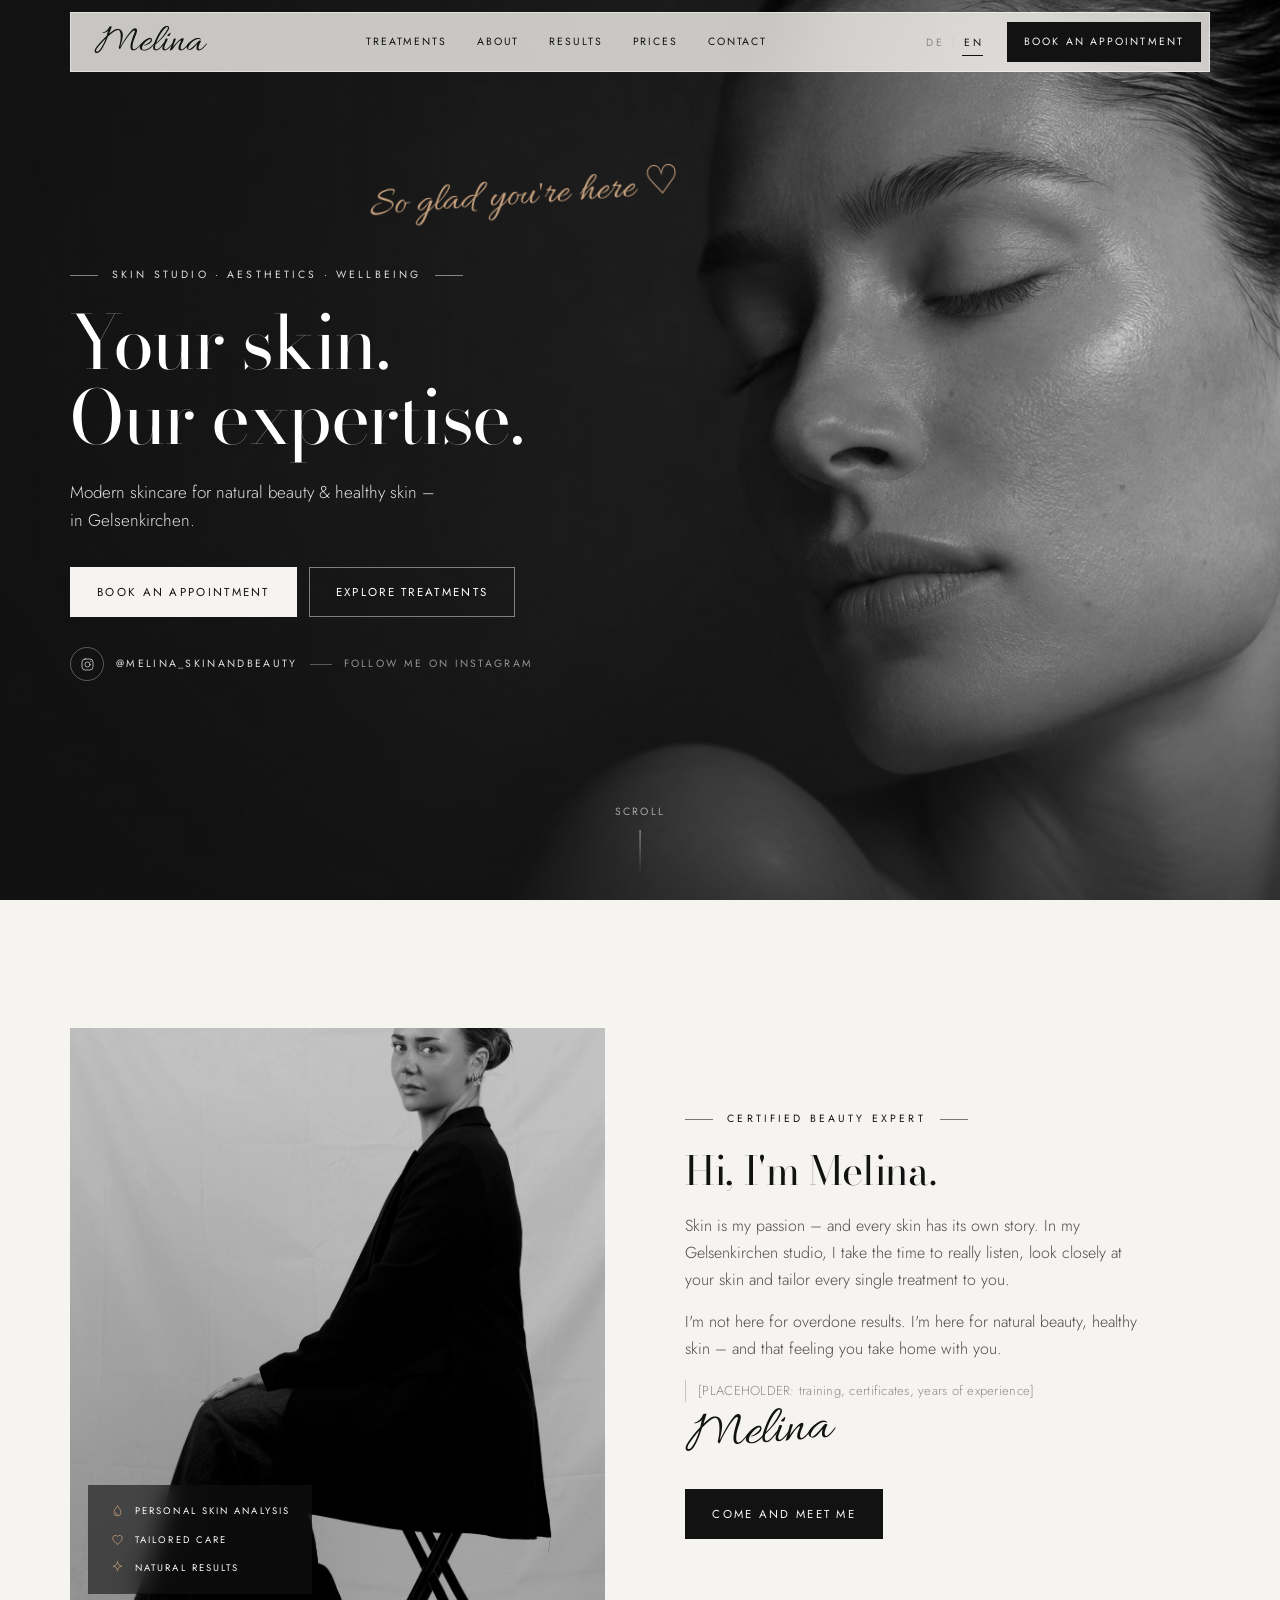
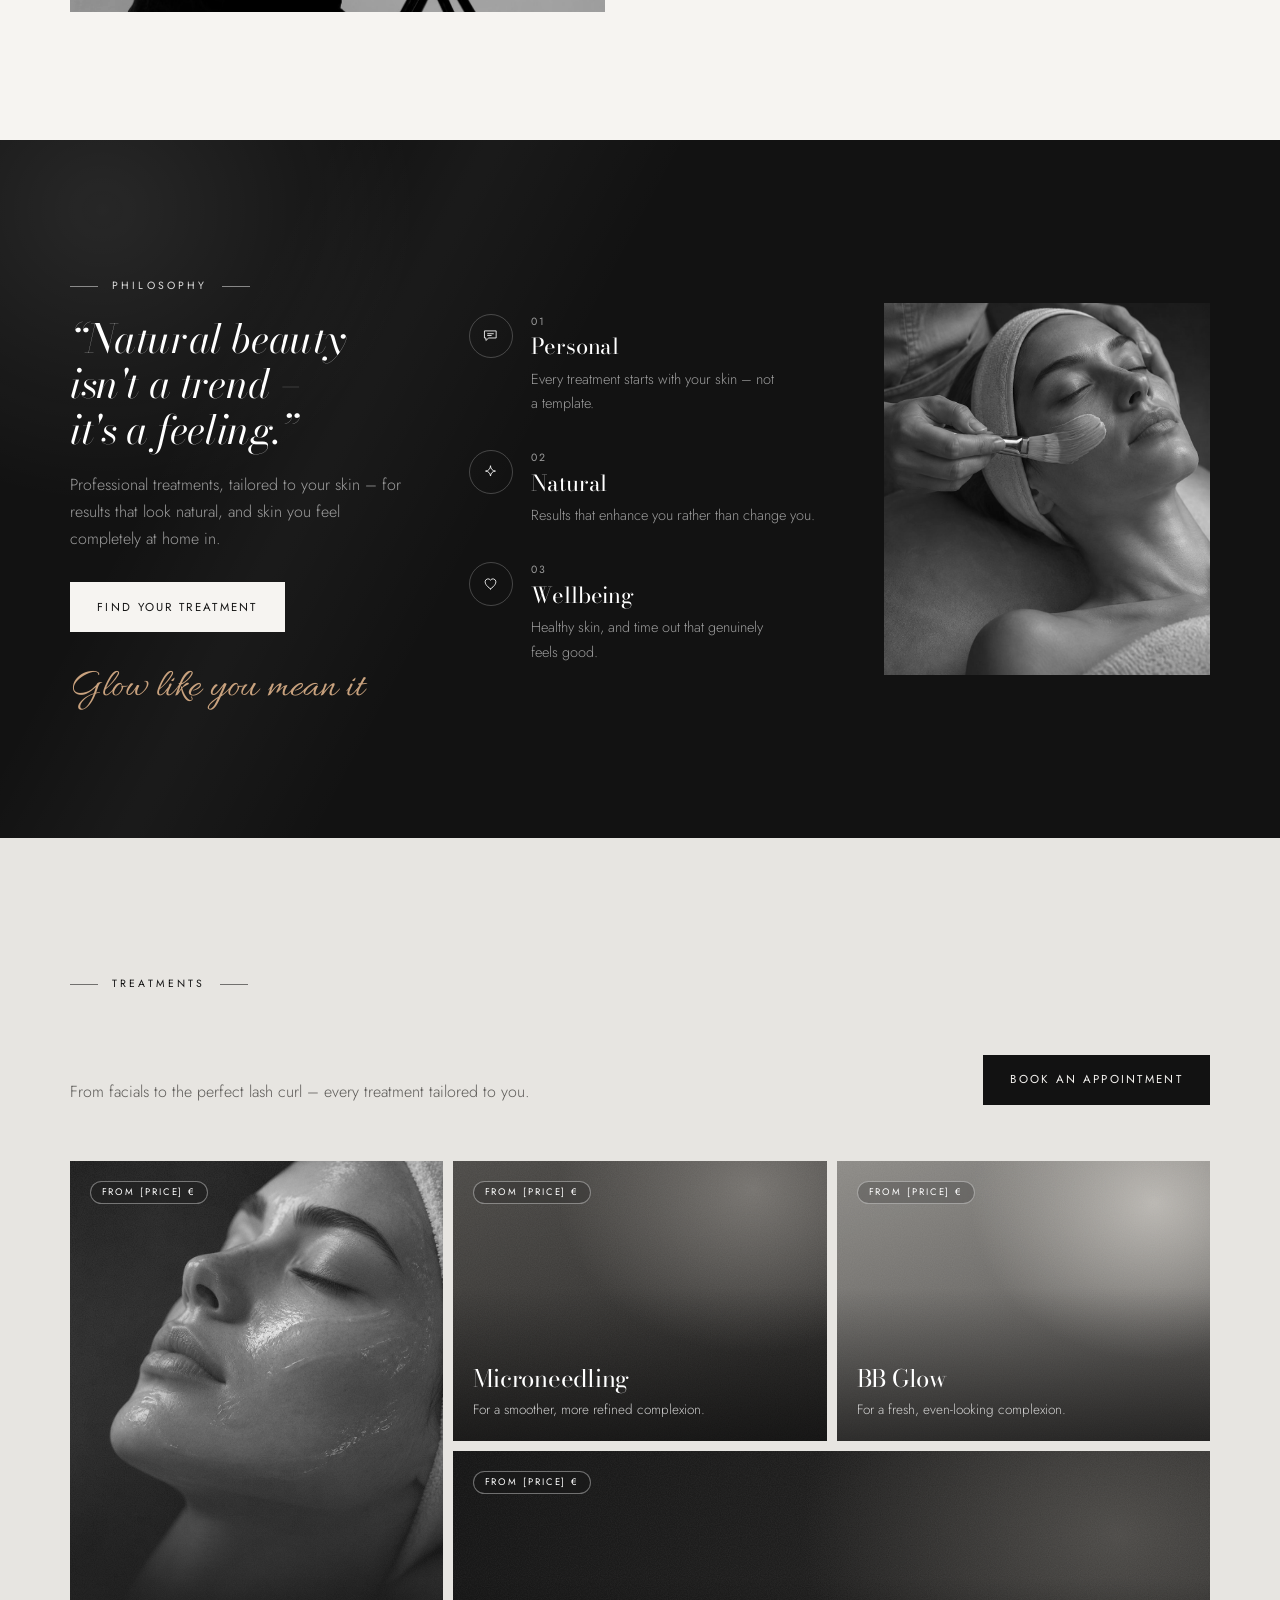
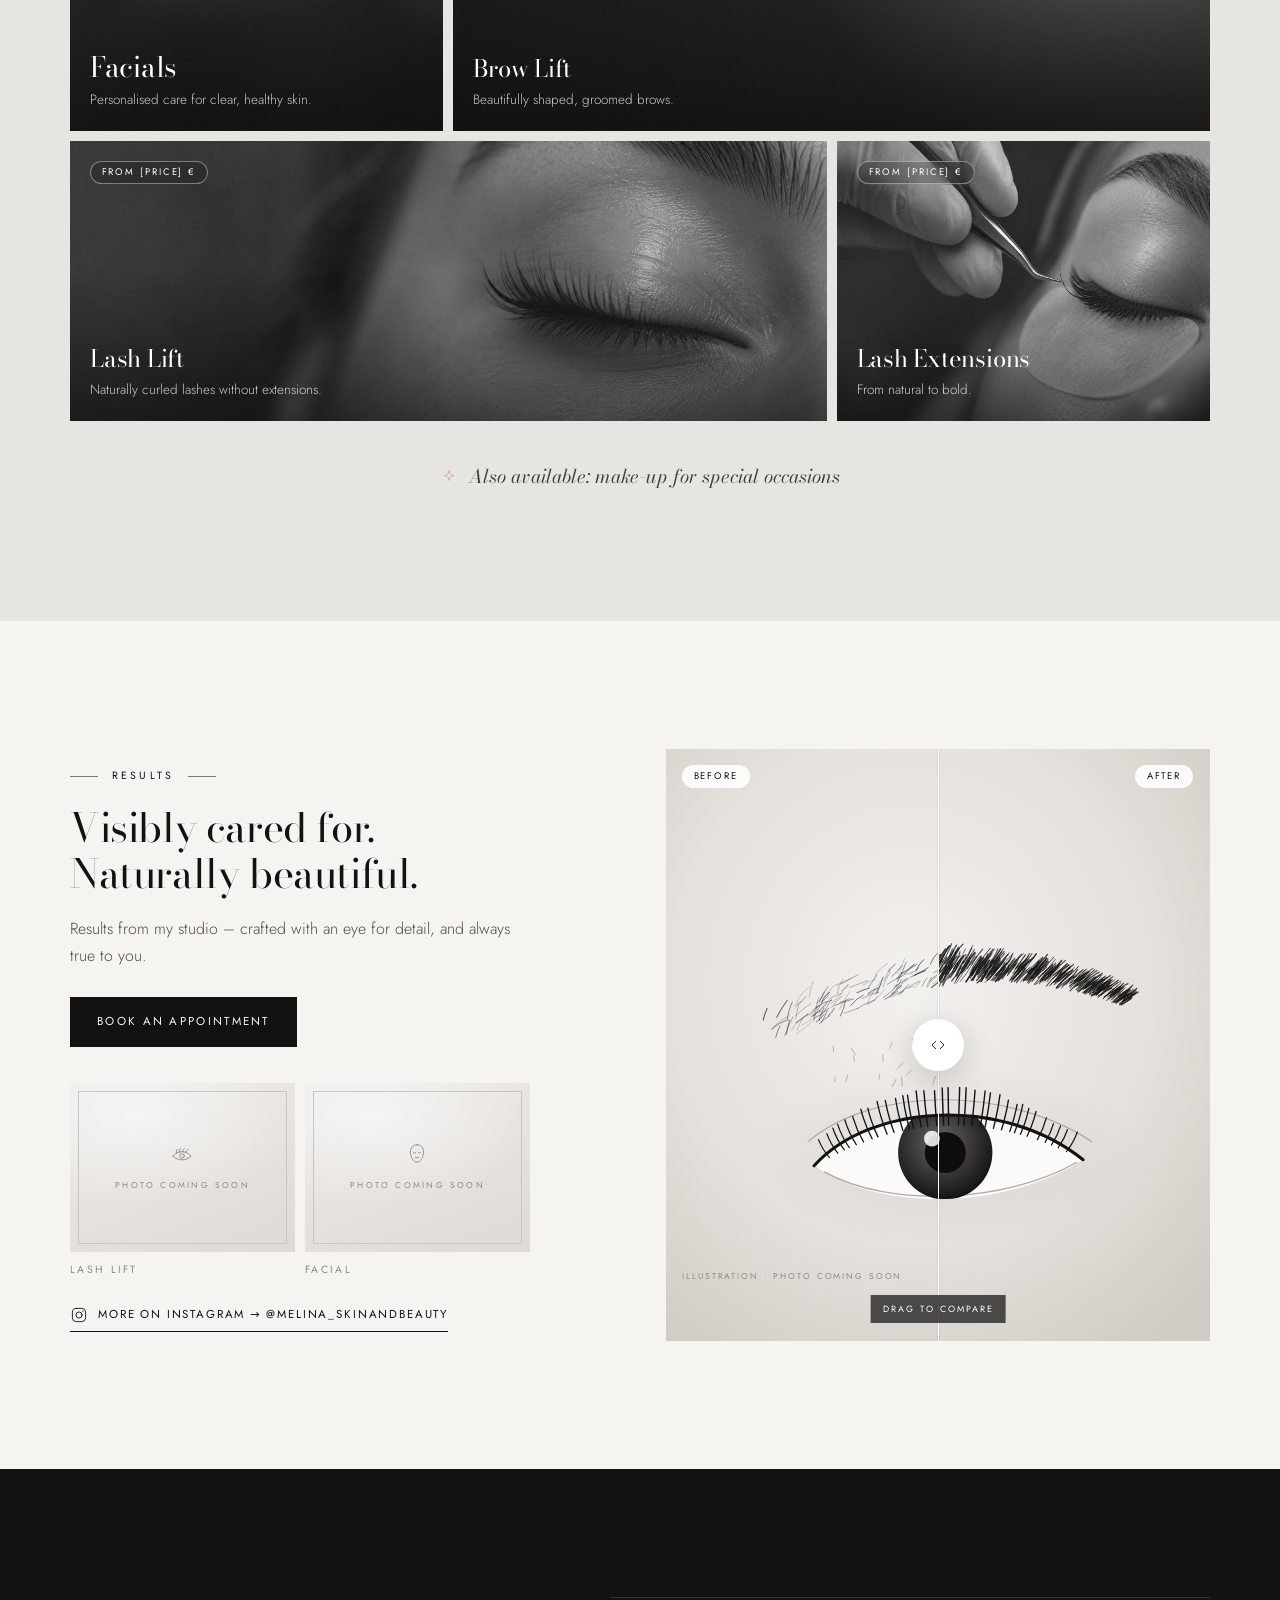
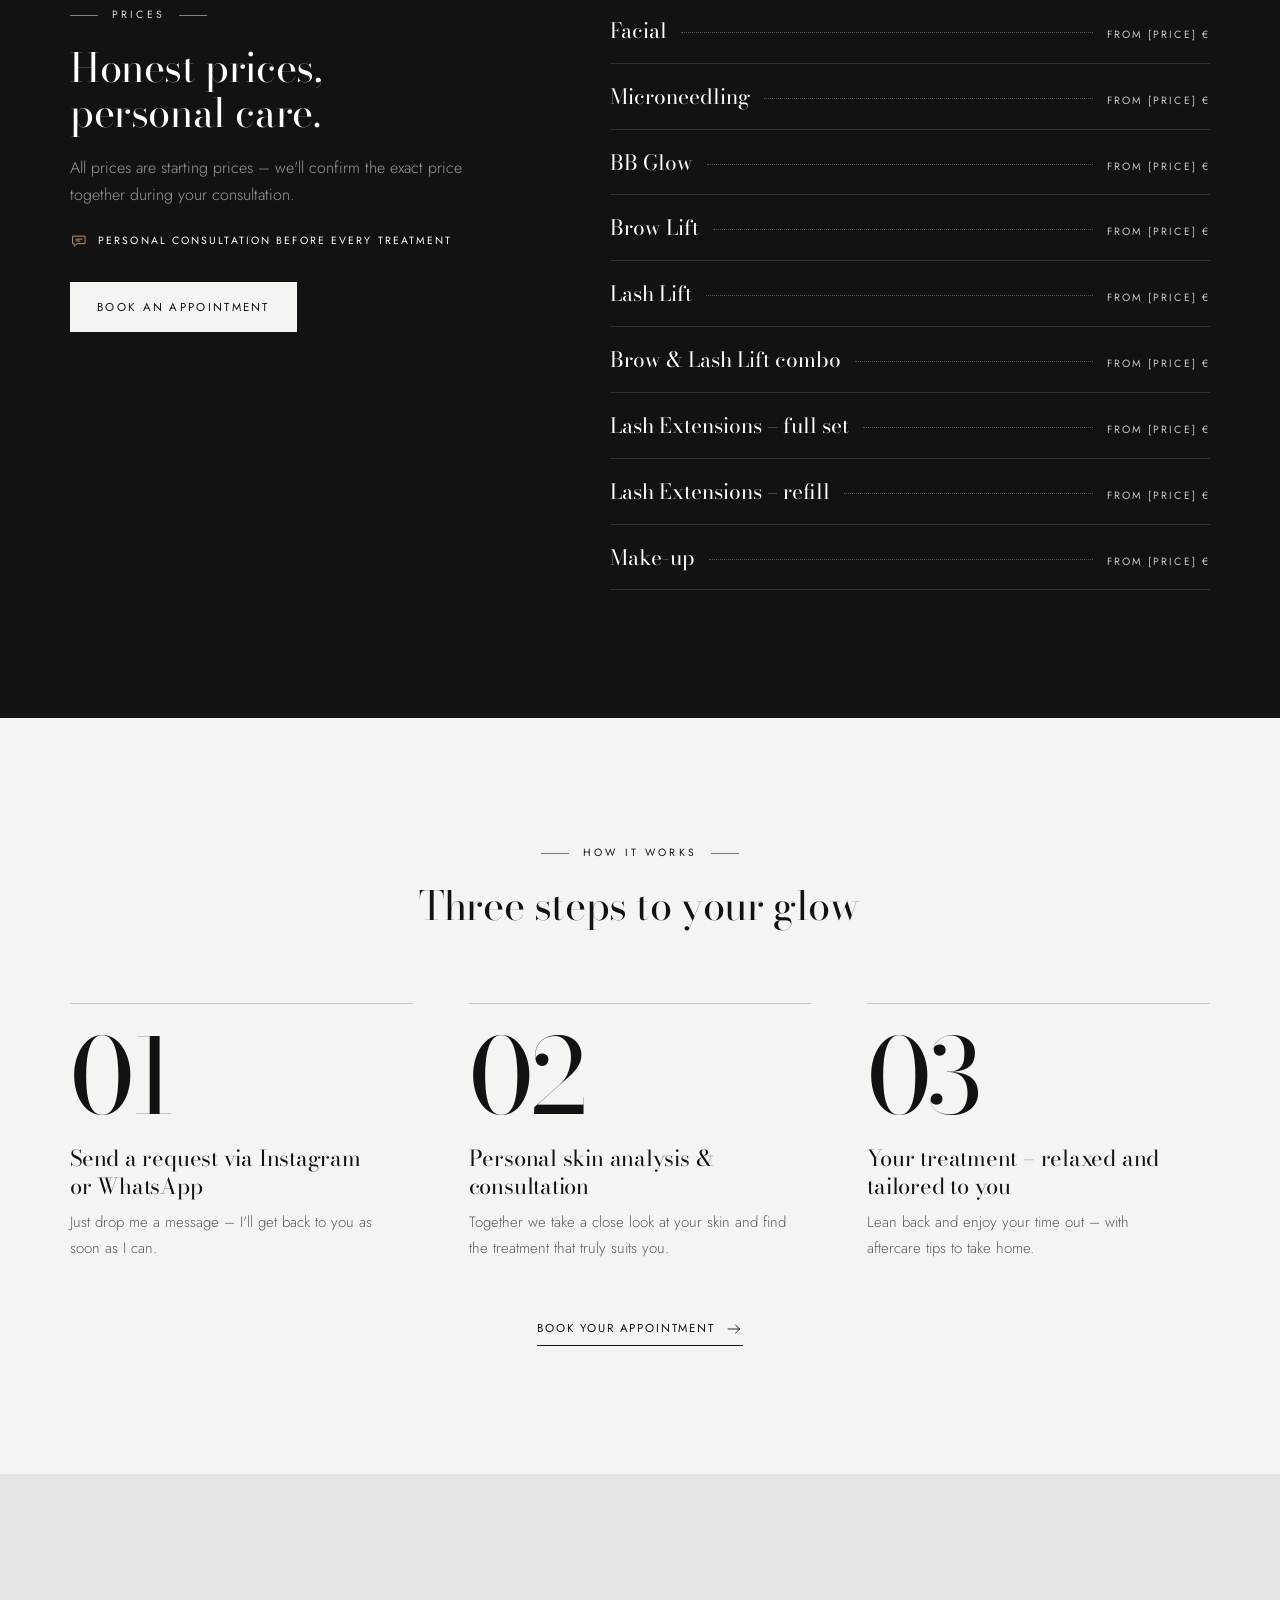
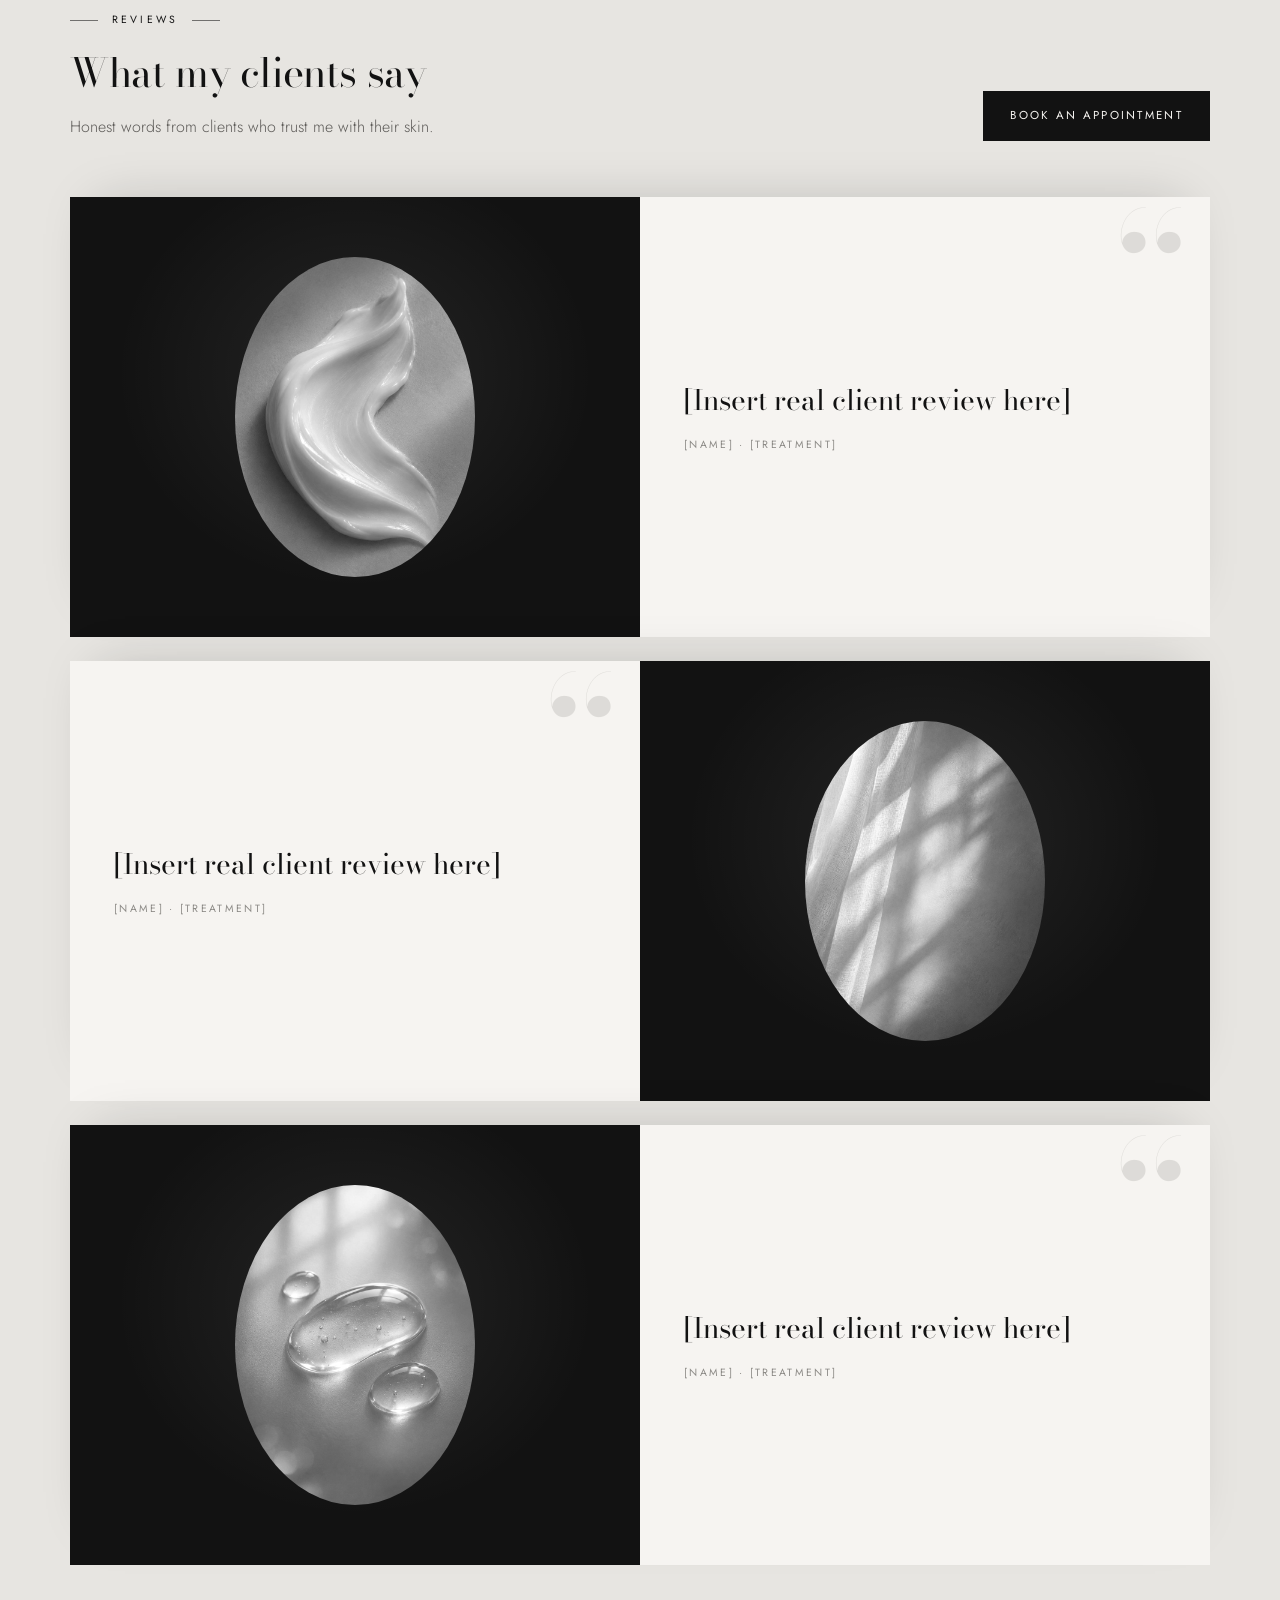
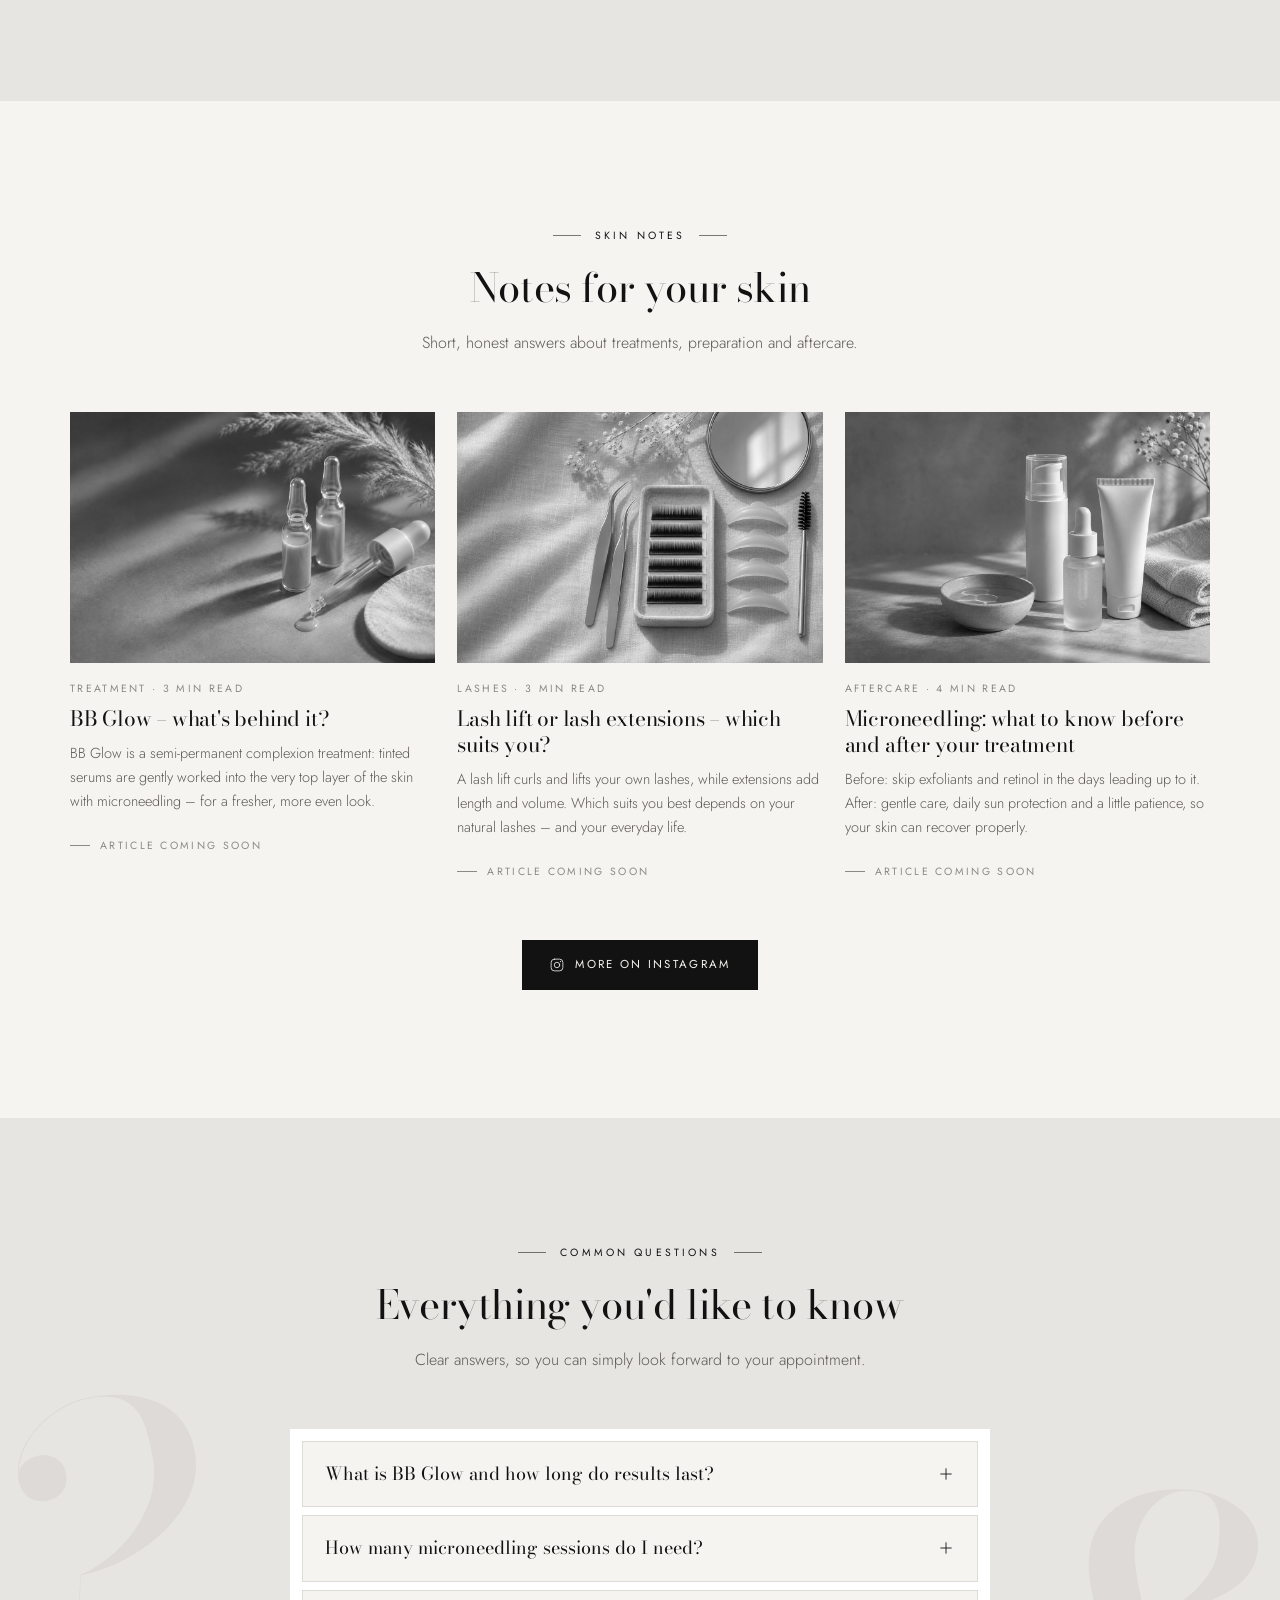
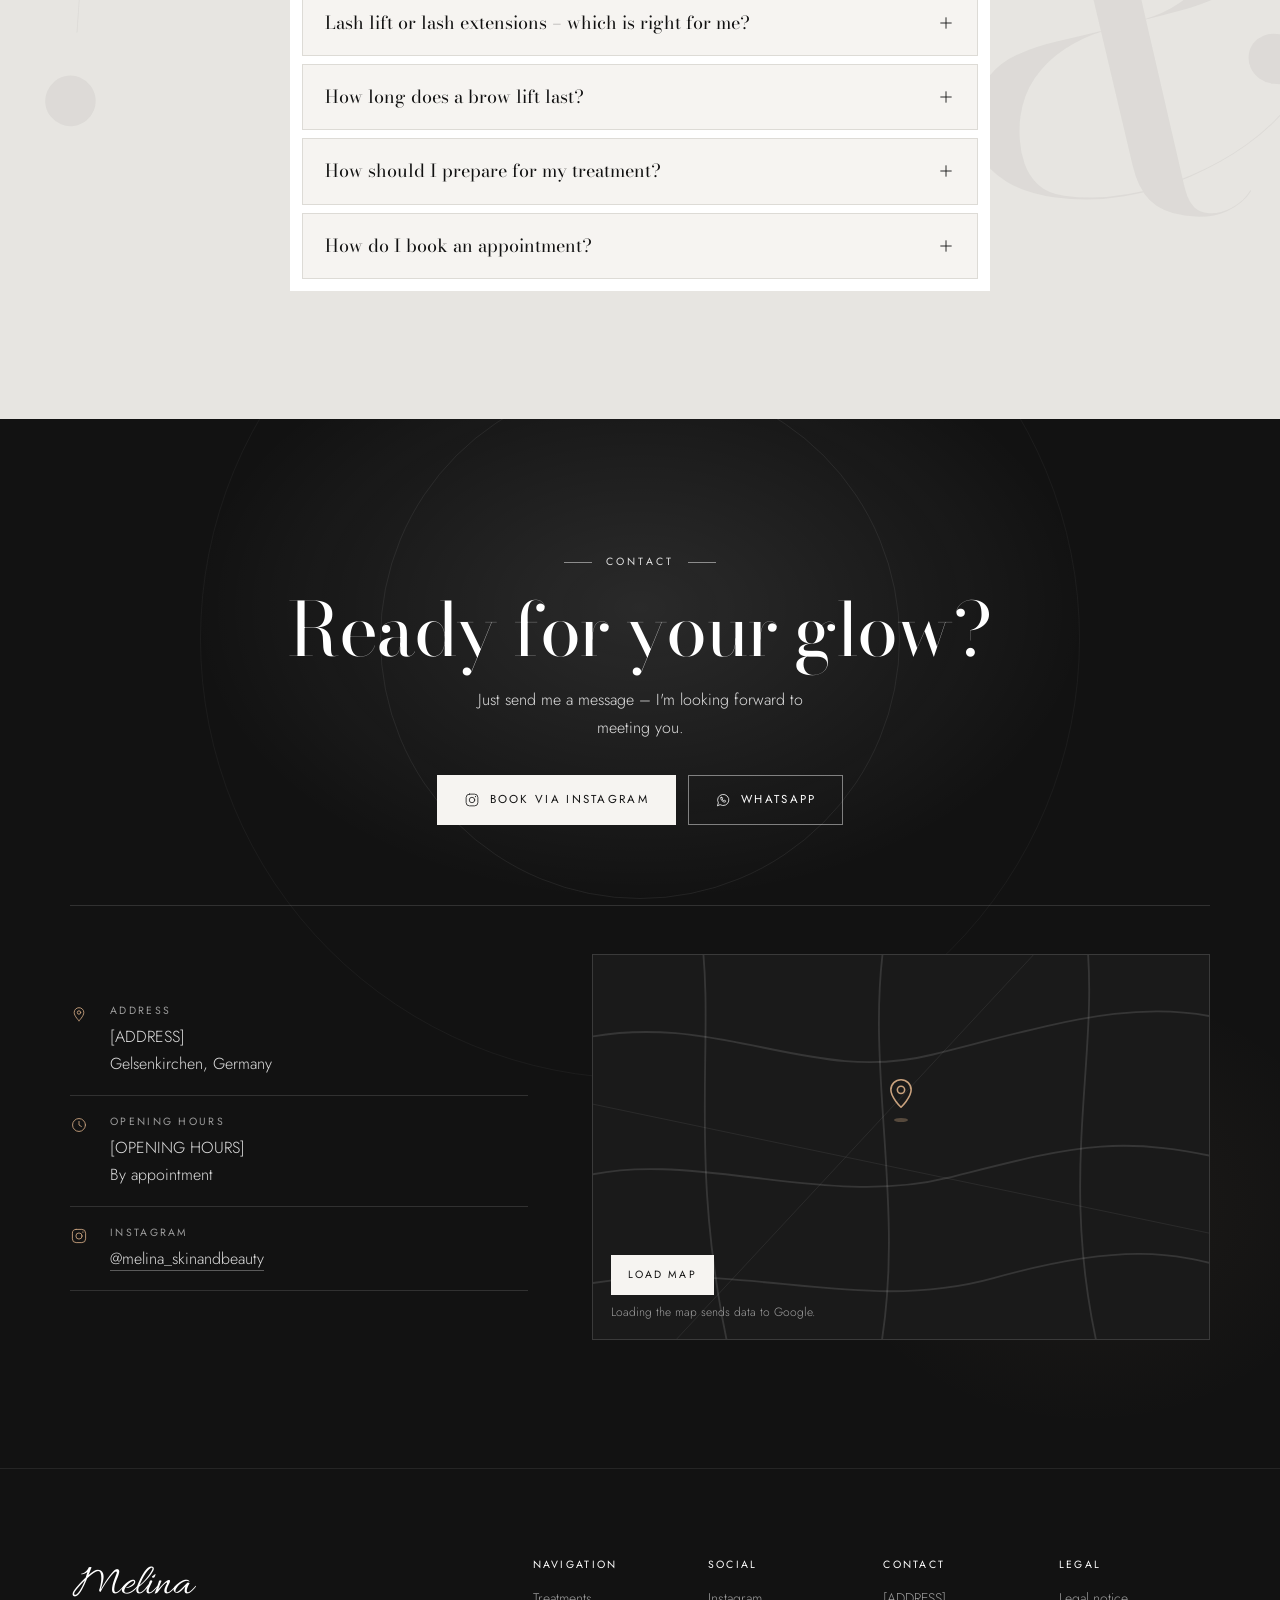
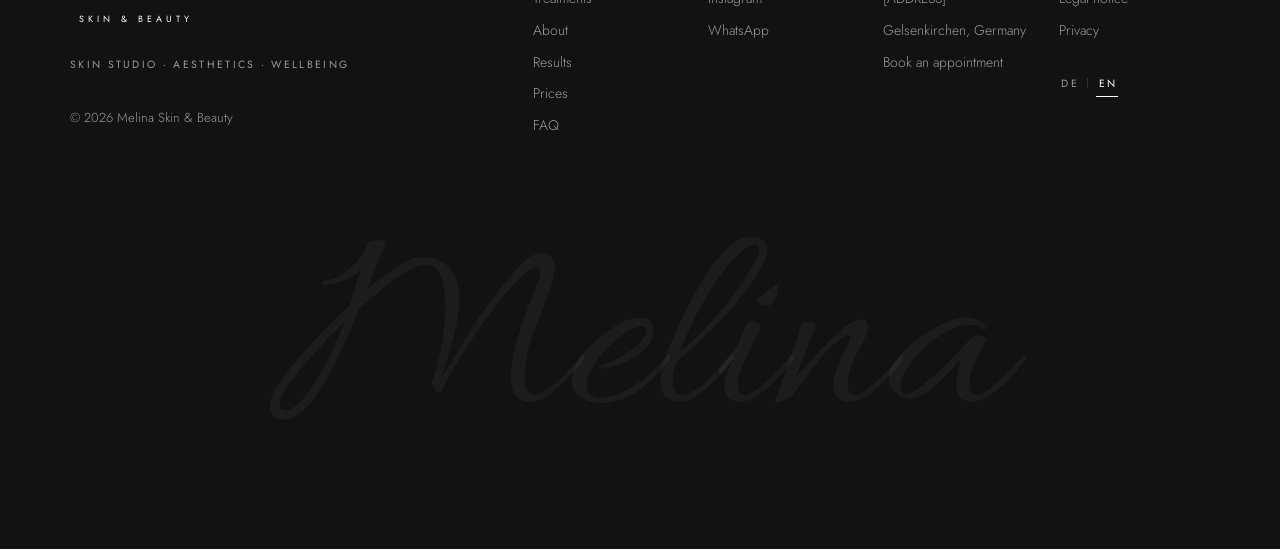
==== commit eb3ac9fb: "Add photos: Melina's portrait and mood images for all sections - 15 photos converted to optimised JP" ====
--- a/index.html
+++ b/index.html
@@ -32,6 +32,7 @@
   <link rel="preconnect" href="https://fonts.googleapis.com">
   <link rel="preconnect" href="https://fonts.gstatic.com" crossorigin>
   <link rel="stylesheet" href="https://fonts.googleapis.com/css2?family=Allura&family=Bodoni+Moda:ital,opsz,wght@0,6..96,400;0,6..96,500;1,6..96,400&family=Jost:wght@300;400;500&display=swap">
+  <link rel="preload" as="image" href="images/hero.jpg" fetchpriority="high">
   <link rel="stylesheet" href="styles.css">
 
   <script type="application/ld+json">
@@ -152,7 +153,7 @@
   <main id="main">
     <!-- ===================== 1 · HERO ===================== -->
     <section class="hero" id="top">
-      <div class="hero__media media media--hero" data-img="hero" data-alt="about.alt" data-eager>
+      <div class="hero__media media media--hero" data-img="hero" data-alt="hero.alt" data-eager>
         <div class="hero__art" aria-hidden="true">
           <span class="hero__watermark">Melina</span>
           <div class="hero__arch">
--- a/styles.css
+++ b/styles.css
@@ -855,3 +855,18 @@
   margin-top: 32px; padding: 0 .1em .08em;
 }
 @media (min-width: 1024px) { .footer__mark { font-size: clamp(110px, 21vw, 360px); } }
+
+/* ---------- Photo framing ---------- */
+.about__media .media > img { object-position: 78% 30%; }
+.philo__media .media > img { object-position: 45% 30%; }
+.tcard > img { object-position: 70% 40%; }
+.tcard--a > img { object-position: 60% 30%; }
+.rcard__oval > img { object-position: center; }
+.media--hero > img { object-position: 75% 35%; }
+@media (max-width: 767px) { .media--hero > img { object-position: 82% 30%; } }
+
+/* hero stays black & white; colour-on-hover only with a real mouse */
+.media--hero:hover > img { filter: grayscale(1) contrast(1.03); transform: none; }
+@media (hover: none) {
+  .media:hover > img, .tcard:hover > img { filter: grayscale(1) contrast(1.03); transform: none; }
+}
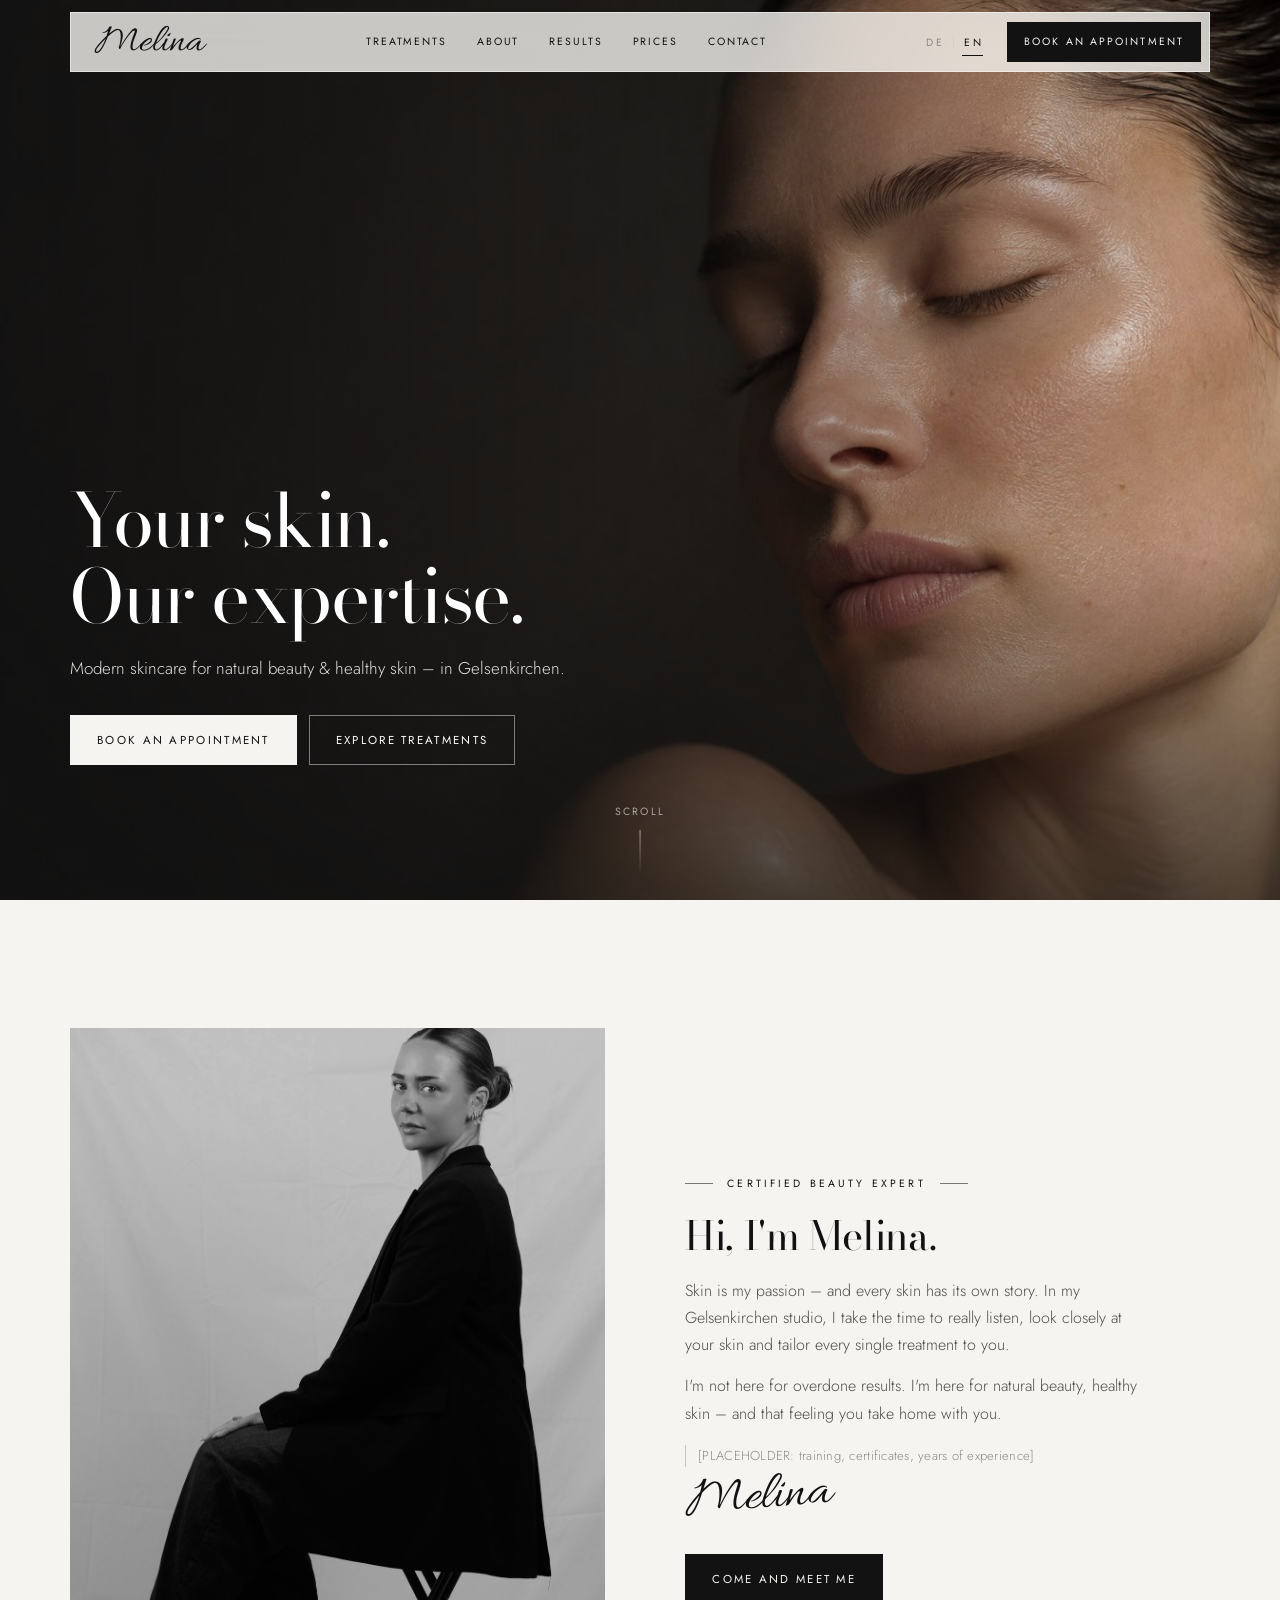
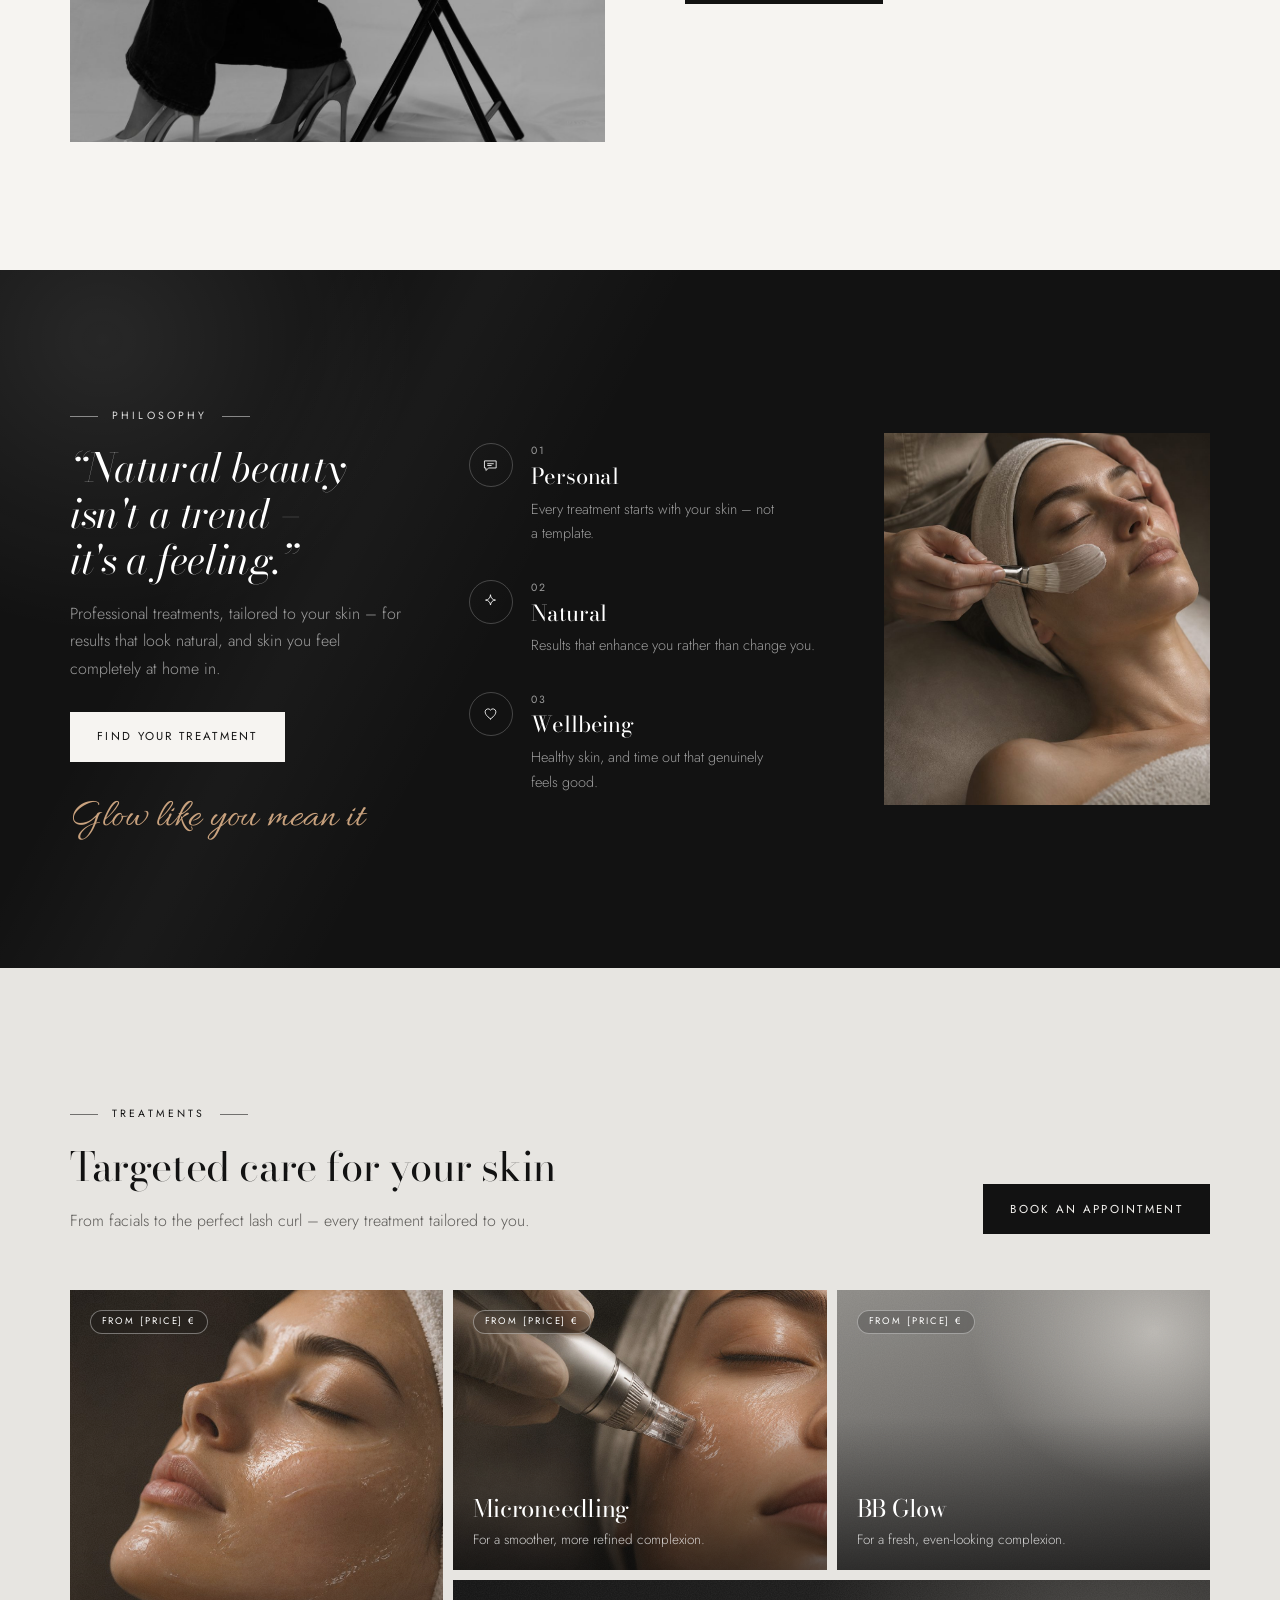
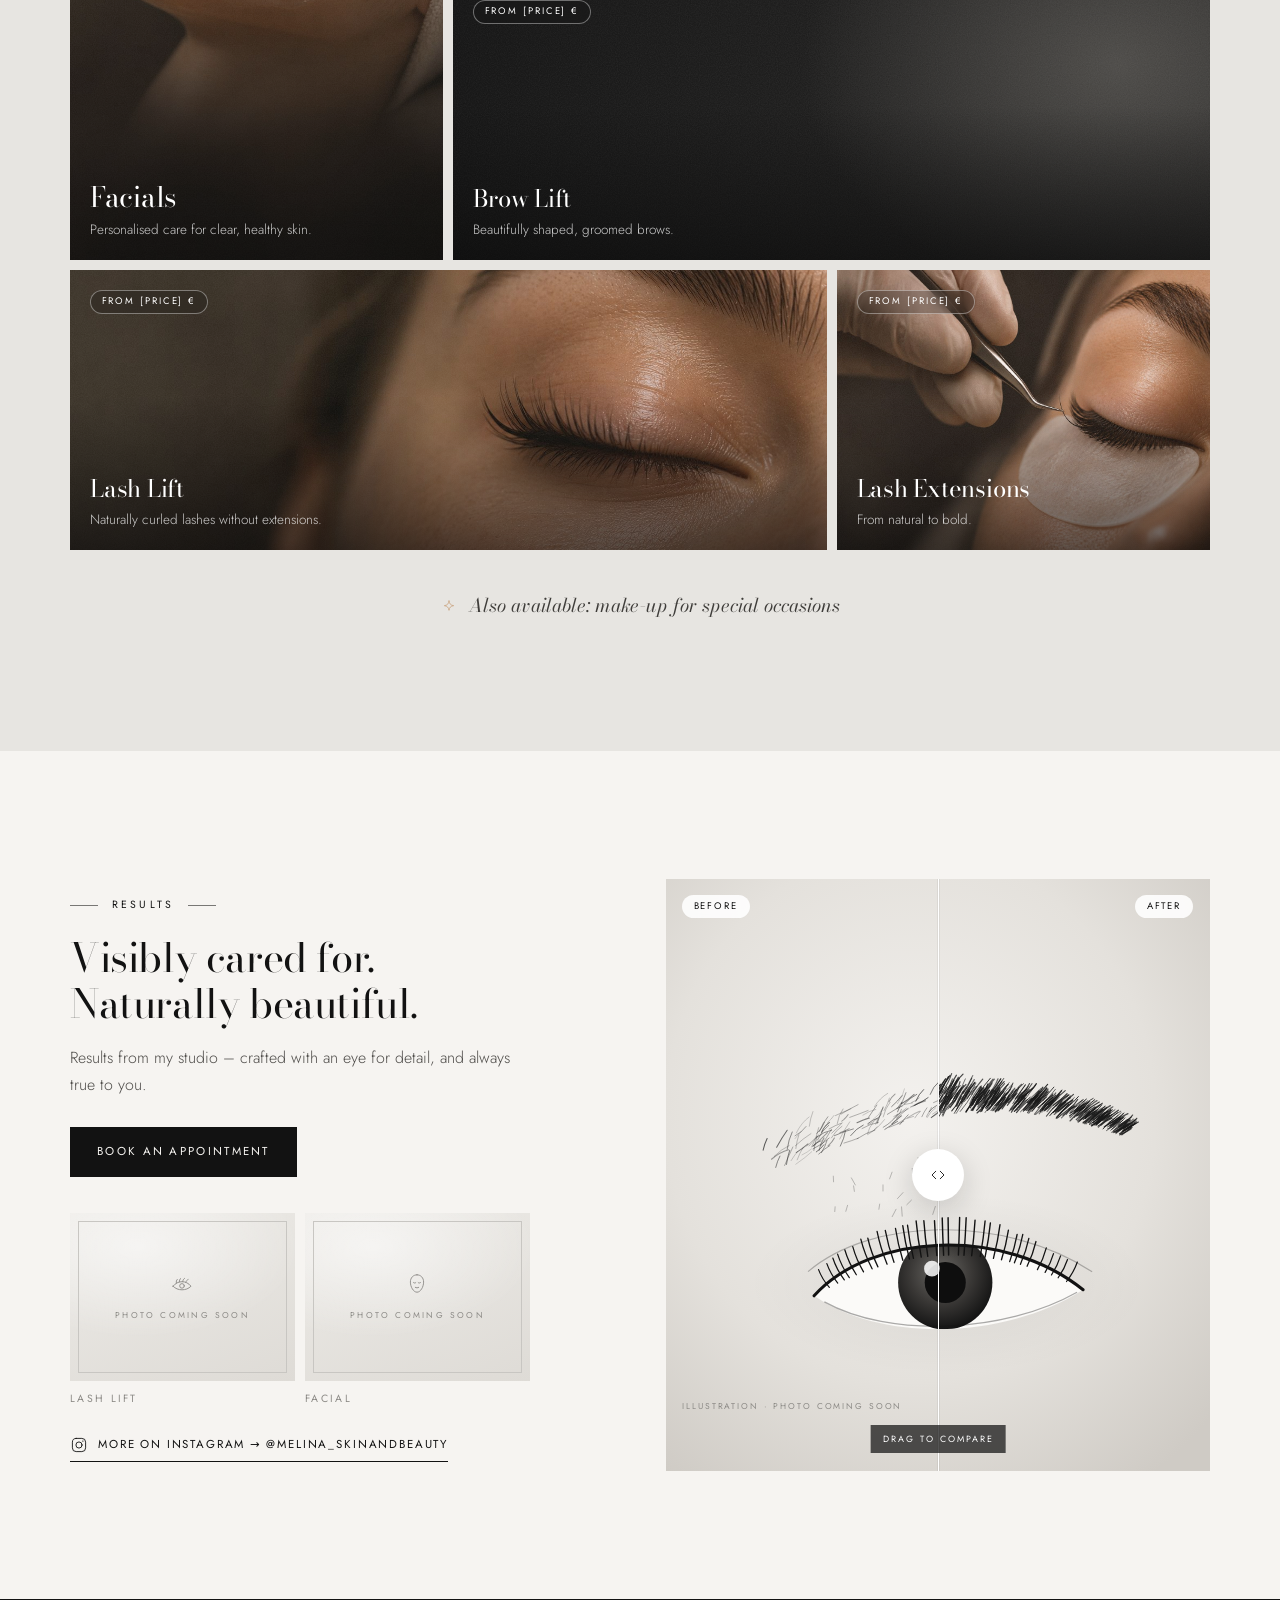
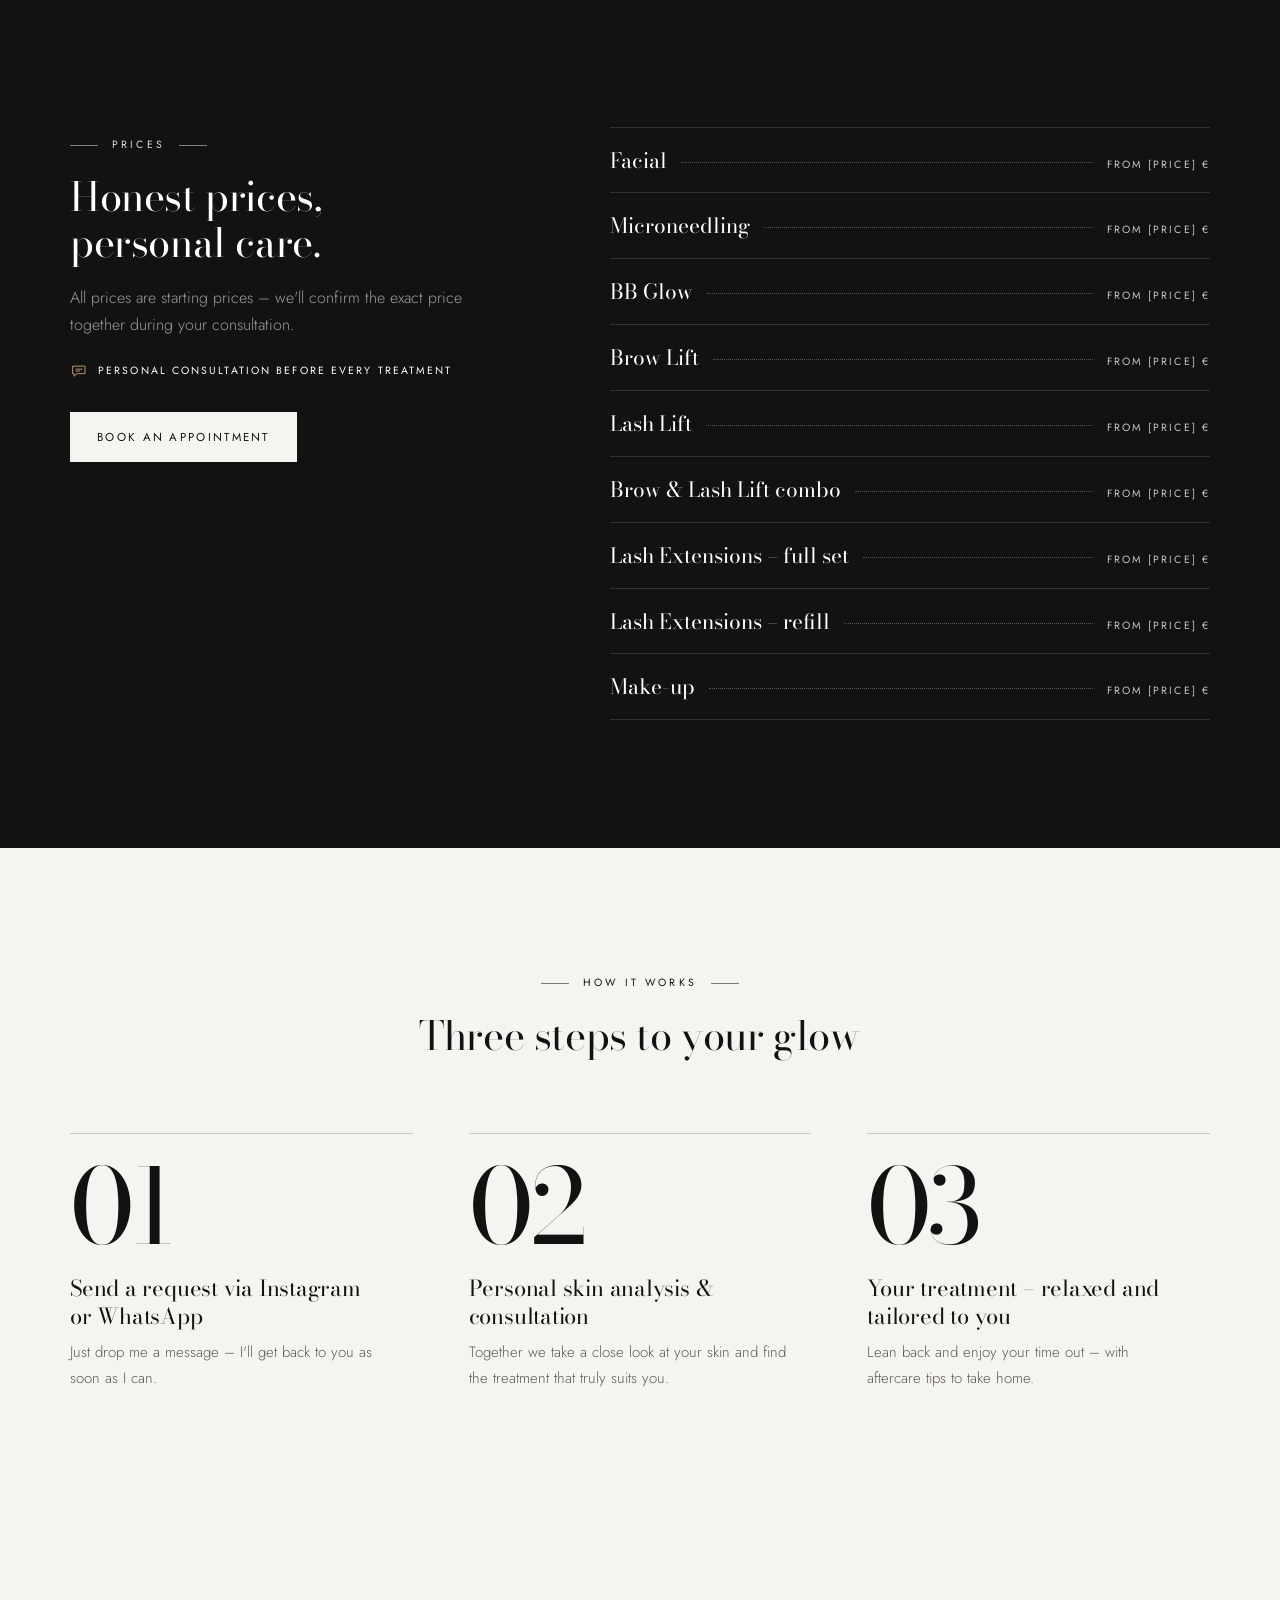
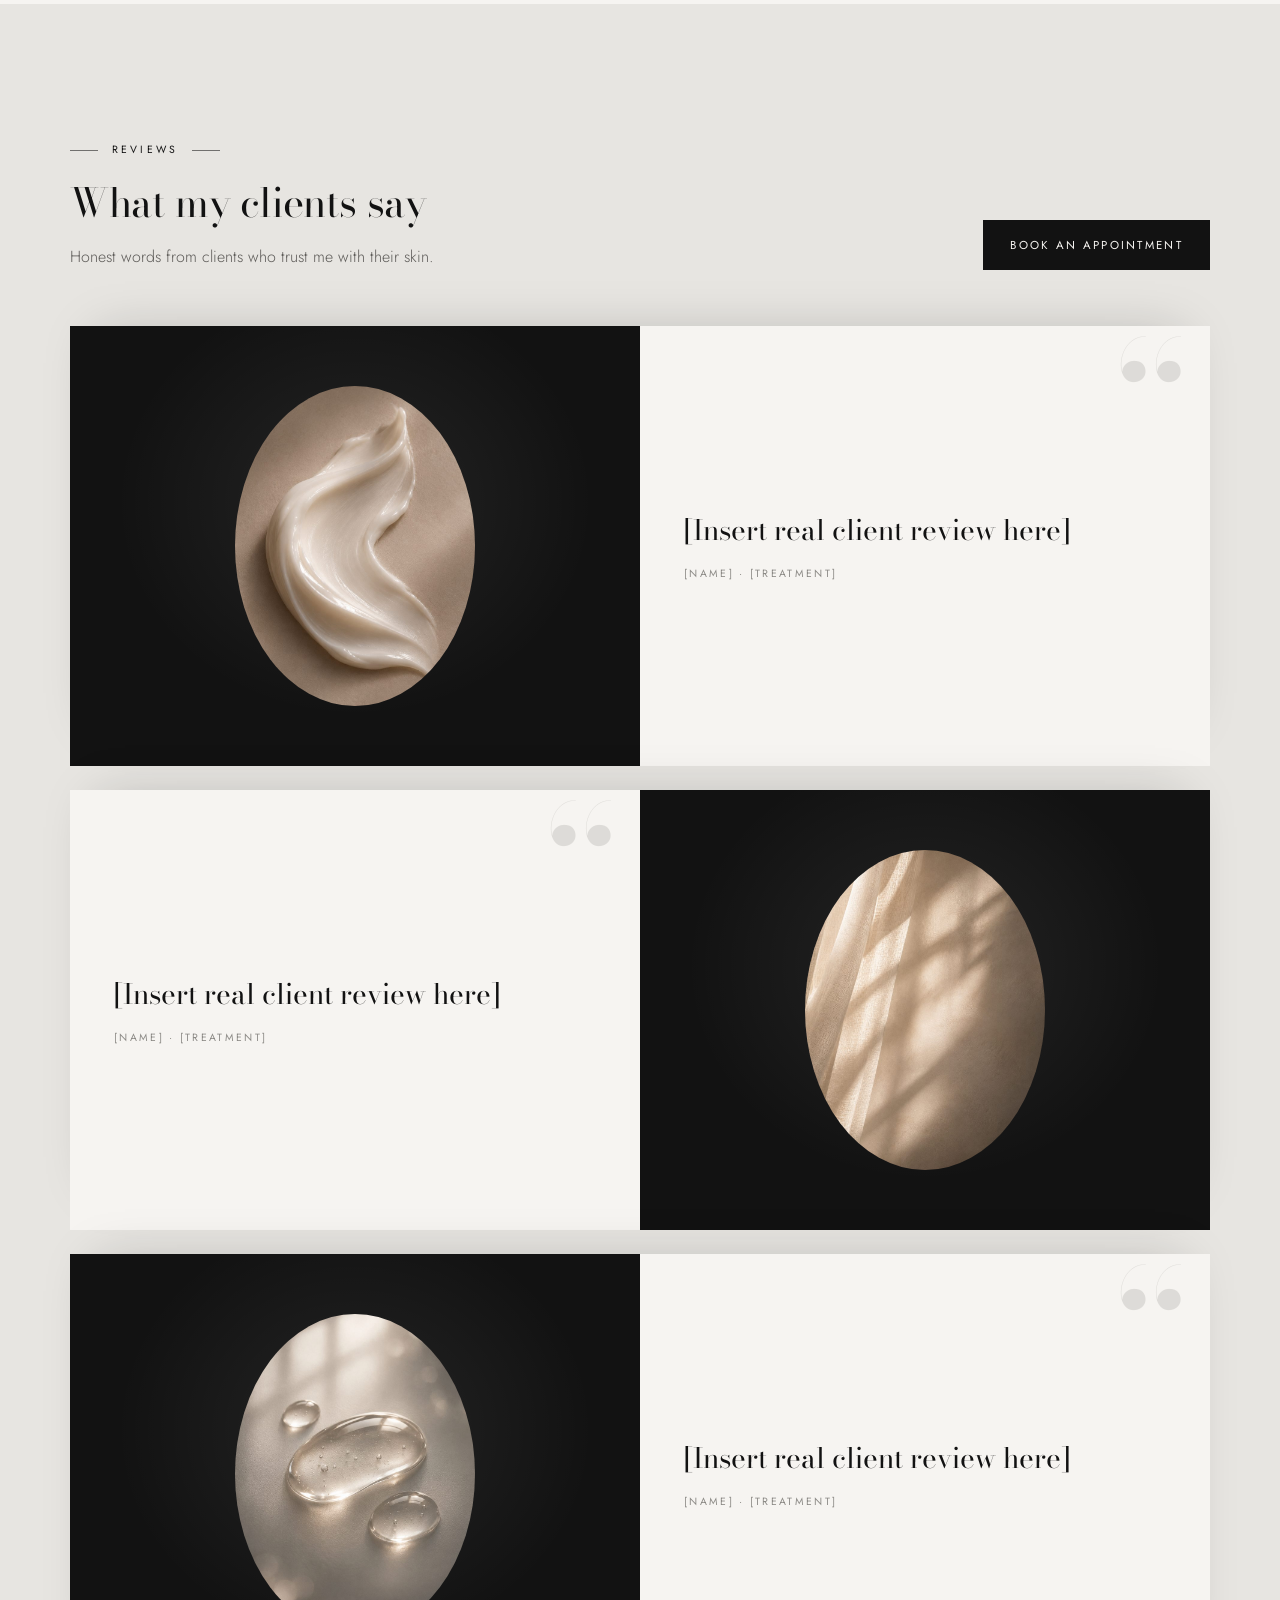
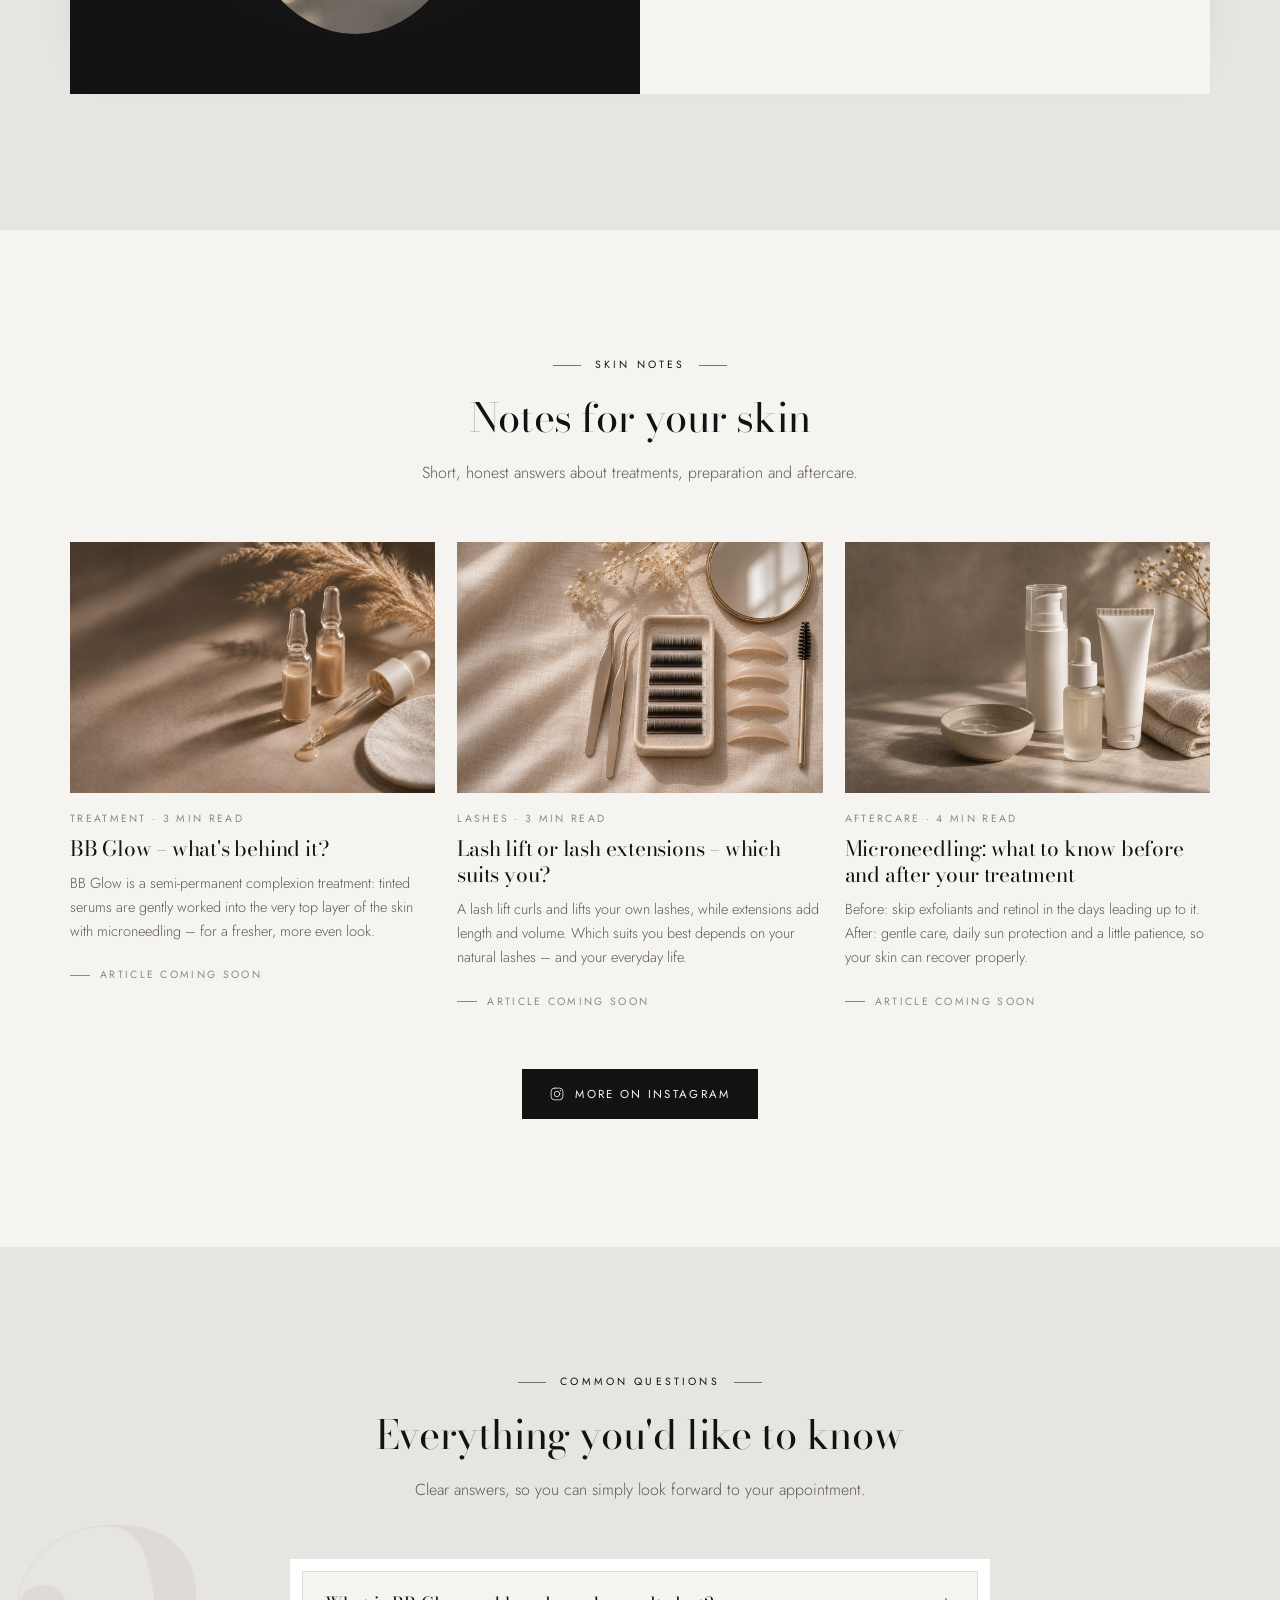
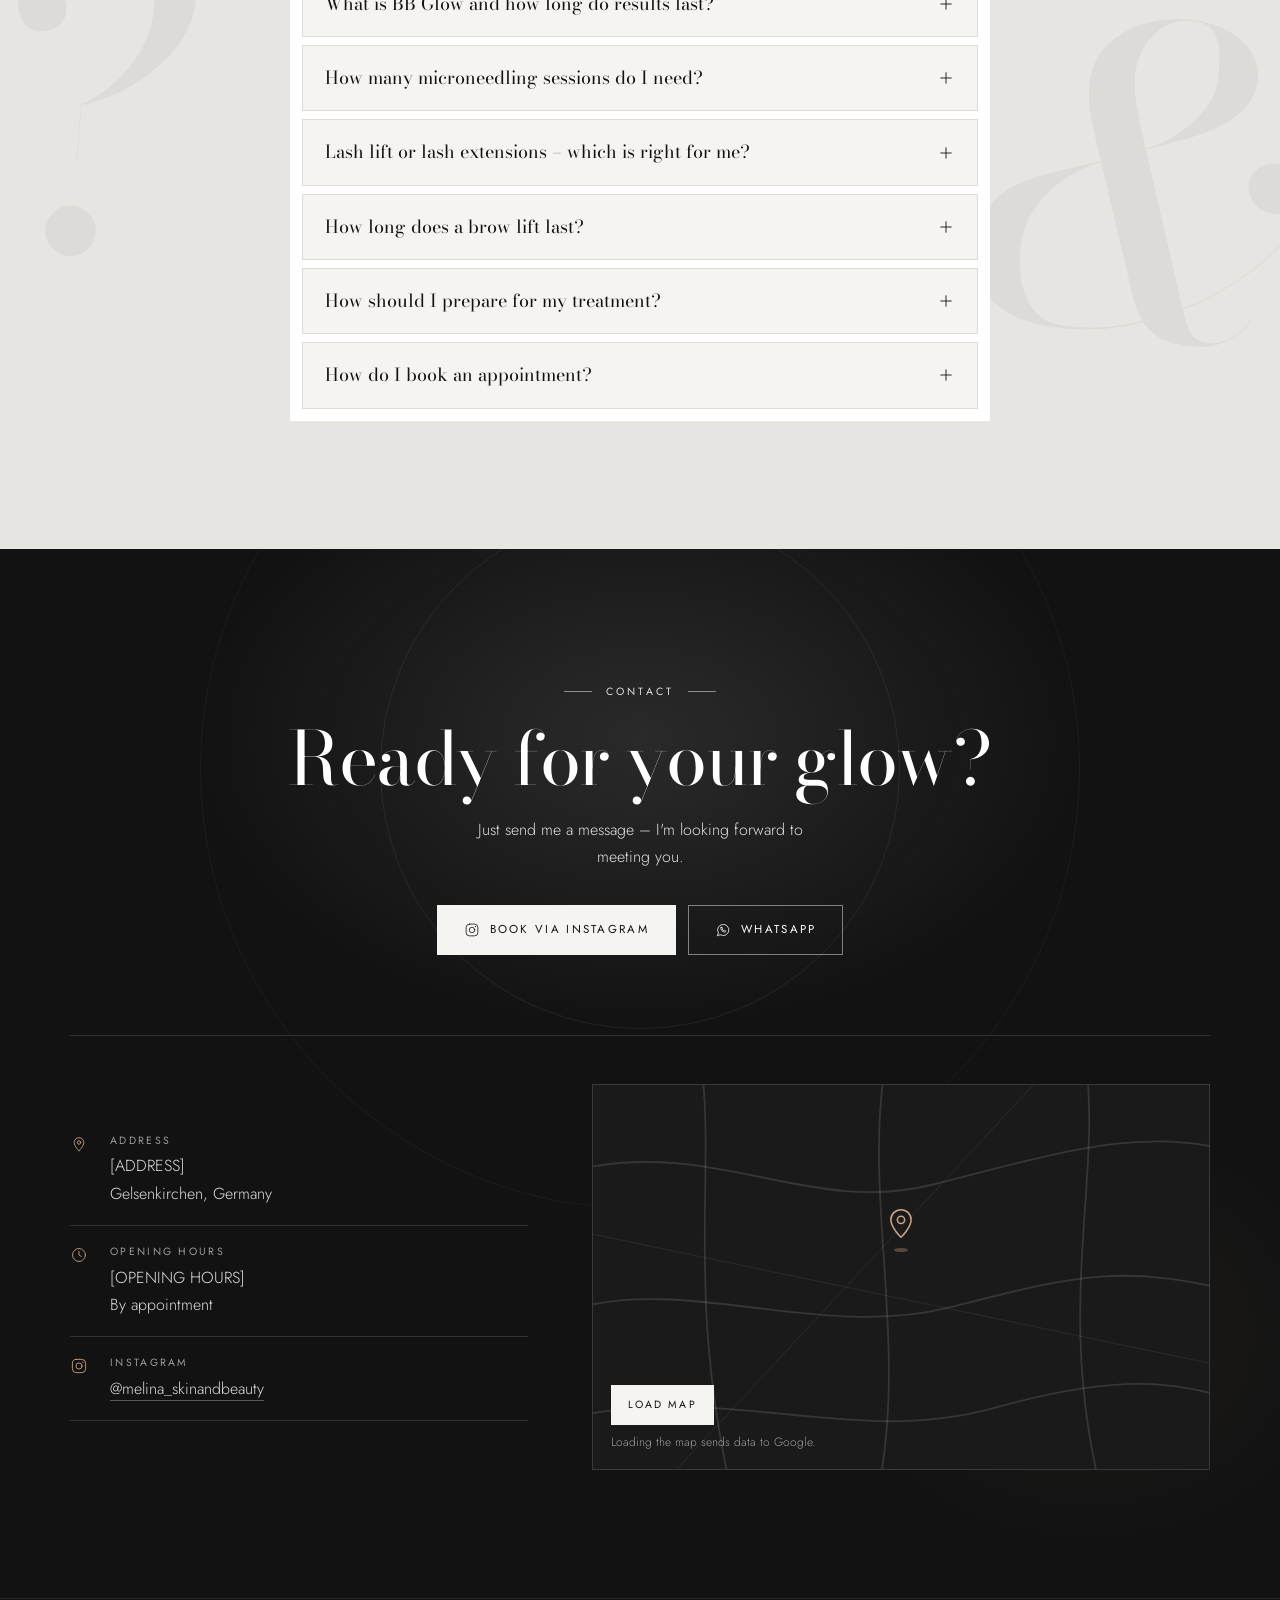
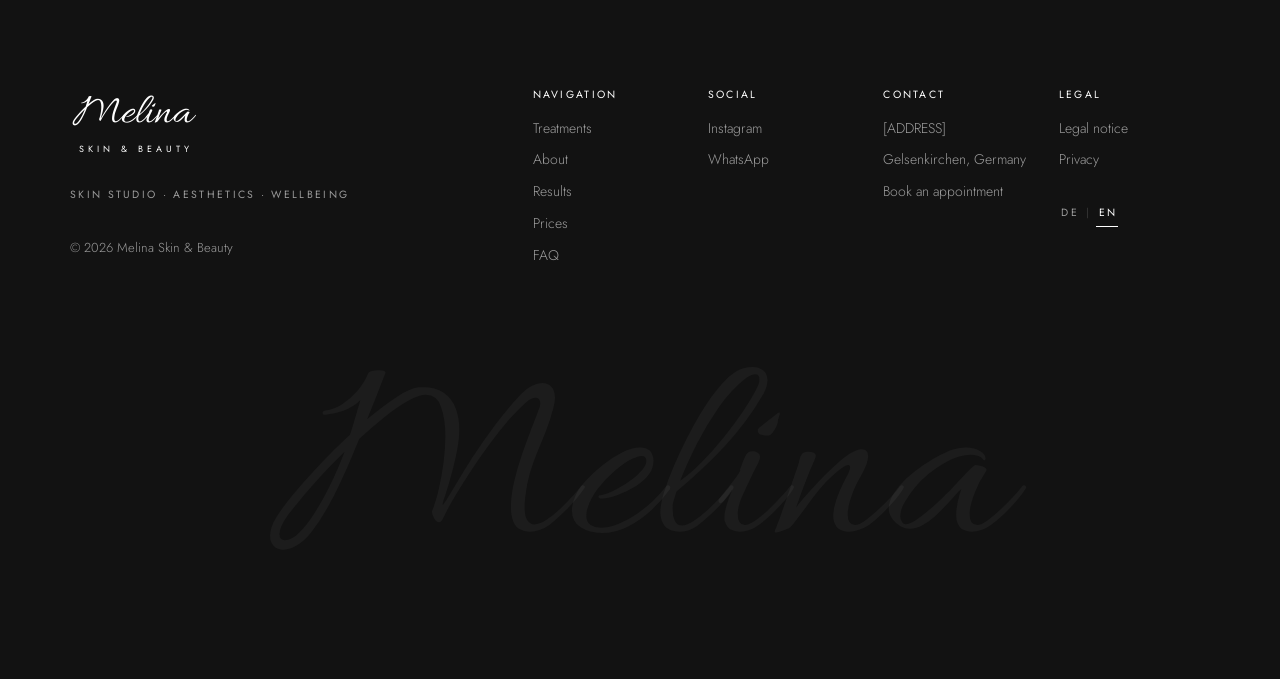
==== commit 53f745ff: "Minimal hero, full About photo, colour photos, stable navbar - hero: remove handwritten note, label " ====
--- a/index.html
+++ b/index.html
@@ -167,20 +167,12 @@
 
       <div class="hero__content container">
         <div class="hero__copy">
-          <p class="hand hero__note hero__in" style="--d:5" data-i18n="hero.note">Schön, dass du da bist ♡</p>
-          <p class="label label--light hero__in" style="--d:0"><span data-i18n="hero.label">Kosmetikstudio · Ästhetik · Wohlbefinden</span></p>
           <h1 class="hero__title hero__in" style="--d:1" data-i18n-html="hero.title">Deine Haut.<br>Unsere Expertise.</h1>
           <p class="hero__sub hero__in" style="--d:2" data-i18n="hero.sub">Moderne Kosmetik für natürliche Schönheit &amp; gesunde Haut – in Gelsenkirchen.</p>
           <div class="btn-row hero__in" style="--d:3">
             <a class="btn btn--paper js-book" href="https://ig.me/m/melina_skinandbeauty" target="_blank" rel="noopener" data-i18n="hero.cta1">Termin anfragen</a>
             <a class="btn btn--ghost" href="#behandlungen" data-i18n="hero.cta2">Behandlungen entdecken</a>
           </div>
-          <a class="hero__ig hero__in" style="--d:4" href="https://www.instagram.com/melina_skinandbeauty/" target="_blank" rel="noopener">
-            <span class="hero__ig-icon"><svg class="ico" aria-hidden="true"><use href="#i-insta"/></svg></span>
-            <span class="mono">@melina_skinandbeauty</span>
-            <span class="hero__ig-sep" aria-hidden="true"></span>
-            <span class="mono mono--muted" data-i18n="hero.follow">Folge mir auf Instagram</span>
-          </a>
         </div>
       </div>
 
@@ -200,11 +192,6 @@
               <span class="ph__cap" data-i18n="ph.portrait">Porträt folgt</span>
             </div>
           </div>
-          <ul class="glass-card">
-            <li><svg class="ico" aria-hidden="true"><use href="#i-drop"/></svg><span data-i18n="about.f1">Persönliche Hautanalyse</span></li>
-            <li><svg class="ico" aria-hidden="true"><use href="#i-heart"/></svg><span data-i18n="about.f2">Individuelle Pflege</span></li>
-            <li><svg class="ico" aria-hidden="true"><use href="#i-spark"/></svg><span data-i18n="about.f3">Natürliche Ergebnisse</span></li>
-          </ul>
         </div>
         <div class="about__copy">
           <p class="label reveal"><span data-i18n="about.label">Certified Beauty Expert</span></p>
--- a/styles.css
+++ b/styles.css
@@ -870,3 +870,153 @@
 @media (hover: none) {
   .media:hover > img, .tcard:hover > img { filter: grayscale(1) contrast(1.03); transform: none; }
 }
+
+/* =========================================================
+   DEVICE TUNING (very small phones · landscape phones ·
+   short laptops · large & ultra-wide screens)
+   ========================================================= */
+
+/* hero note never leaves the screen on phones */
+@media (max-width: 767px) {
+  .hero__note { white-space: normal; margin: 0 0 12px auto; max-width: 92%; text-align: right; font-size: clamp(24px, 8vw, 32px); }
+}
+
+/* very narrow phones (Galaxy Fold, iPhone SE 1st gen) */
+@media (max-width: 359px) {
+  :root { --gutter: 14px; --nav-h: 54px; }
+  .nav__bar { padding: 0 4px 0 12px; gap: 8px; }
+  .nav__actions { gap: 6px; }
+  .logo--nav .logo__script { font-size: 30px; }
+  .lang-switch { gap: 4px; }
+  .burger { width: 36px; }
+  .hero__title { font-size: 36px; }
+  .hero .label { font-size: 8.5px; letter-spacing: .18em; }
+  .h2 { font-size: 27px; }
+  .cta__title { font-size: 38px; }
+  .btn { padding-inline: 16px; letter-spacing: .14em; }
+  .tcard .h3 { font-size: 21px; }
+  .plist__name { font-size: 17px; }
+  .mmenu__links a { font-size: 27px; }
+}
+
+/* phones in landscape & other short screens */
+@media (max-height: 520px) and (orientation: landscape) {
+  .hero { min-height: 0; padding: calc(var(--nav-h) + 40px) 0 44px; }
+  .hero__title { font-size: 40px; }
+  .hero__sub { font-size: 15px; margin-bottom: 20px; }
+  .hero__note { font-size: 26px; position: static; margin: 0 0 6px 0; }
+  .hero__ig { margin-top: 18px; }
+  .hero__scroll { display: none; }
+  .hero__arch { display: none; }
+  .btn { min-height: 44px; }
+  .mmenu { padding-top: calc(var(--nav-h) + 20px); }
+  .mmenu__links a { font-size: 24px; padding: 10px 0; }
+  .mmenu__inner { gap: 24px; }
+  .rcard { position: relative; top: auto; }          /* no sticky stacking on low screens */
+  .prices__intro { position: static; }
+  .sticky-cta { min-height: 48px; }
+}
+@media (max-height: 760px) and (min-width: 768px) { .hero__scroll { display: none; } }
+
+/* laptops with a low screen (1280×720, 1366×768) */
+@media (min-width: 1024px) and (max-height: 820px) {
+  .hero { padding-top: calc(var(--nav-h) + 92px); padding-bottom: 64px; }
+  .hero__title { font-size: 64px; }
+  .hero__note { top: -54px; font-size: 34px; }
+}
+
+/* large screens */
+@media (min-width: 1680px) {
+  :root { --maxw: 1320px; --sec-y: 160px; }
+  body { font-size: 17px; }
+  .hero__title { font-size: 92px; }
+  .hero__sub { font-size: 19px; max-width: 520px; }
+  .hero__copy { max-width: 760px; }
+  .hero__note { left: 380px; top: -70px; font-size: 46px; }
+  .h2 { font-size: 50px; }
+  .h3 { font-size: 24px; }
+  .label, .mono, .nav__links a, .lang-switch button { font-size: 11.5px; }
+  .btn { font-size: 12.5px; min-height: 54px; padding: 16px 30px; }
+  .btn--sm { min-height: 44px; font-size: 11.5px; }
+  :root { --nav-h: 68px; }
+  .logo--nav .logo__script { font-size: 44px; }
+  .nav__links { gap: 36px; }
+  .bento { grid-auto-rows: 340px; }
+  .tcard .h3 { font-size: 27px; } .tcard--a .h3 { font-size: 32px; }
+  .tcard p { font-size: 15px; }
+  .rcard { min-height: 500px; } .rcard__text { font-size: 32px; }
+  .step__num { font-size: 120px; }
+  .cta__title { font-size: 88px; }
+  .plist__name { font-size: 24px; }
+  .acc__btn { font-size: 20px; }
+  .accordion { max-width: 800px; }
+}
+/* ultra-wide / 4K-scaled screens */
+@media (min-width: 2200px) {
+  :root { --maxw: 1560px; --sec-y: 190px; --nav-h: 76px; }
+  body { font-size: 19px; }
+  .hero__title { font-size: 112px; }
+  .hero__sub { font-size: 21px; max-width: 620px; }
+  .hero__copy { max-width: 900px; }
+  .hero__note { left: 460px; top: -84px; font-size: 54px; }
+  .h2 { font-size: 60px; }
+  .h3 { font-size: 28px; }
+  .label, .mono, .nav__links a, .lang-switch button { font-size: 13px; }
+  .btn { font-size: 14px; min-height: 60px; padding: 18px 36px; }
+  .btn--sm { min-height: 50px; font-size: 13px; }
+  .logo--nav .logo__script { font-size: 50px; }
+  .nav__links { gap: 44px; }
+  .bento { grid-auto-rows: 400px; }
+  .tcard .h3 { font-size: 32px; } .tcard--a .h3 { font-size: 38px; }
+  .tcard p { font-size: 17px; }
+  .tcard__icon { width: 110px; height: 110px; }
+  .rcard { min-height: 580px; } .rcard__text { font-size: 38px; }
+  .step__num { font-size: 140px; }
+  .cta__title { font-size: 104px; }
+  .plist__name { font-size: 28px; }
+  .acc__btn { font-size: 23px; padding: 24px 28px; }
+  .acc__panel p { padding: 0 28px 26px; }
+  .accordion { max-width: 940px; }
+  .glass-card li { font-size: 12px; }
+  .legal__inner { max-width: 900px; }
+}
+
+/* touch devices: bigger tap targets */
+@media (hover: none) and (pointer: coarse) {
+  .lang-switch button { padding: 10px 4px 8px .24em; }
+  .footer__cols a, .info-list a { display: inline-block; padding-block: 4px; }
+}
+@media (max-width: 767px), (max-height: 520px) and (orientation: landscape) {
+  .hero__note { width: fit-content; }
+}
+@media (max-height: 520px) and (orientation: landscape) { .hero__note { margin-top: 6px; } }
+@media (min-width: 1680px) { .tcard__body { max-width: 480px; } }
+@media (min-width: 2200px) { .tcard__body { max-width: 560px; } }
+
+/* =========================================================
+   ROUND 5 – minimal hero · full About photo · colour photos
+   ========================================================= */
+
+/* hero: fewer words, text sits a bit lower */
+.hero { align-items: flex-end; padding-bottom: clamp(72px, 15vh, 170px); }
+.hero__title { margin-bottom: 20px; }
+.hero__sub { max-width: none; }
+@media (min-width: 768px) {
+  .hero__copy { max-width: none; }
+  .hero__sub { white-space: nowrap; }          /* one line in DE and EN */
+}
+@media (max-height: 520px) and (orientation: landscape) {
+  .hero { padding-bottom: 36px; }
+  .hero__sub { white-space: normal; }
+}
+
+/* About: whole photo visible (3:4 like the original), no overlay card */
+.about__media .media { aspect-ratio: 3 / 4; max-height: 760px; }
+.about__media .media > img { object-position: center; }
+@media (min-width: 768px) and (max-width: 1023px) { .about__media .media { aspect-ratio: 4 / 5; } }
+
+/* photos in colour – warmth and soul; gentle zoom stays on hover */
+.media > img, .tcard > img, .media--hero > img,
+.media:hover > img, .tcard:hover > img, .media--hero:hover > img { filter: none; }
+@media (hover: none) { .media:hover > img, .tcard:hover > img { filter: none; } }
+.media--hero > img { filter: saturate(.92) contrast(1.02); }
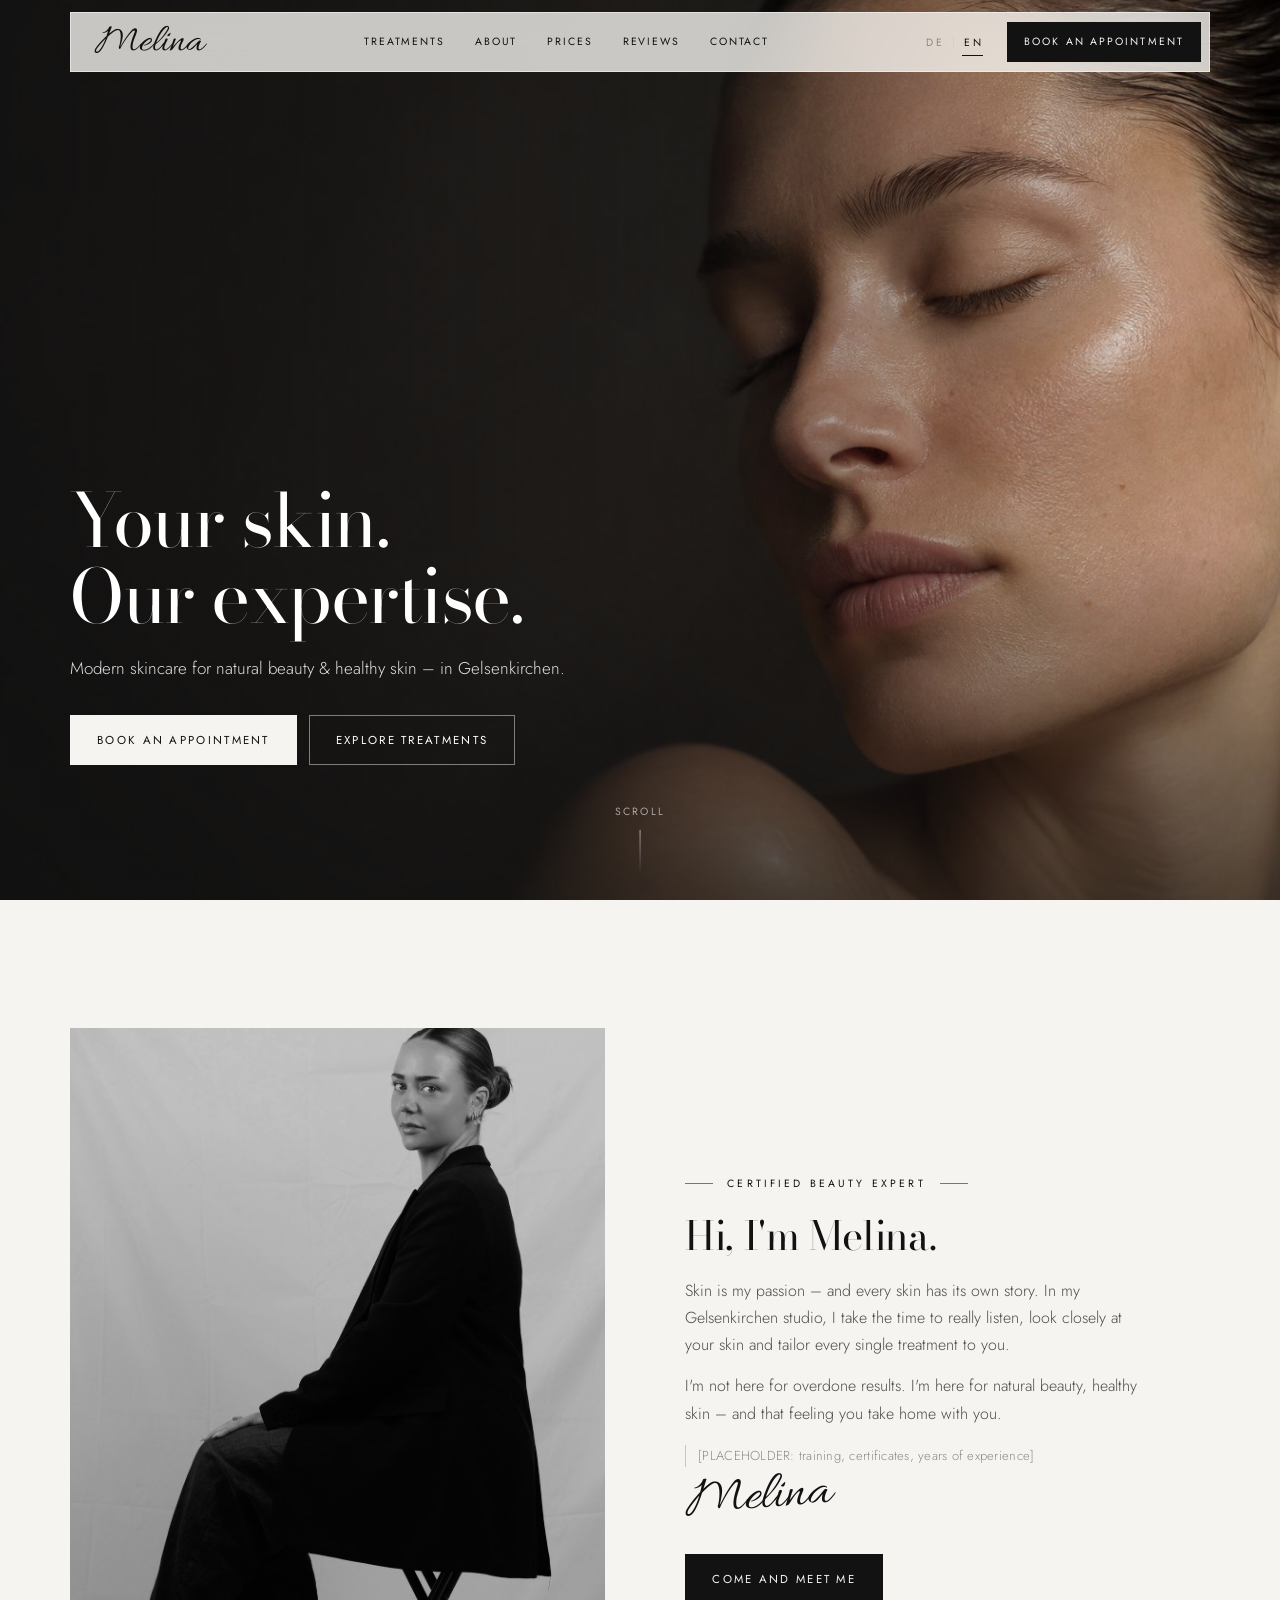
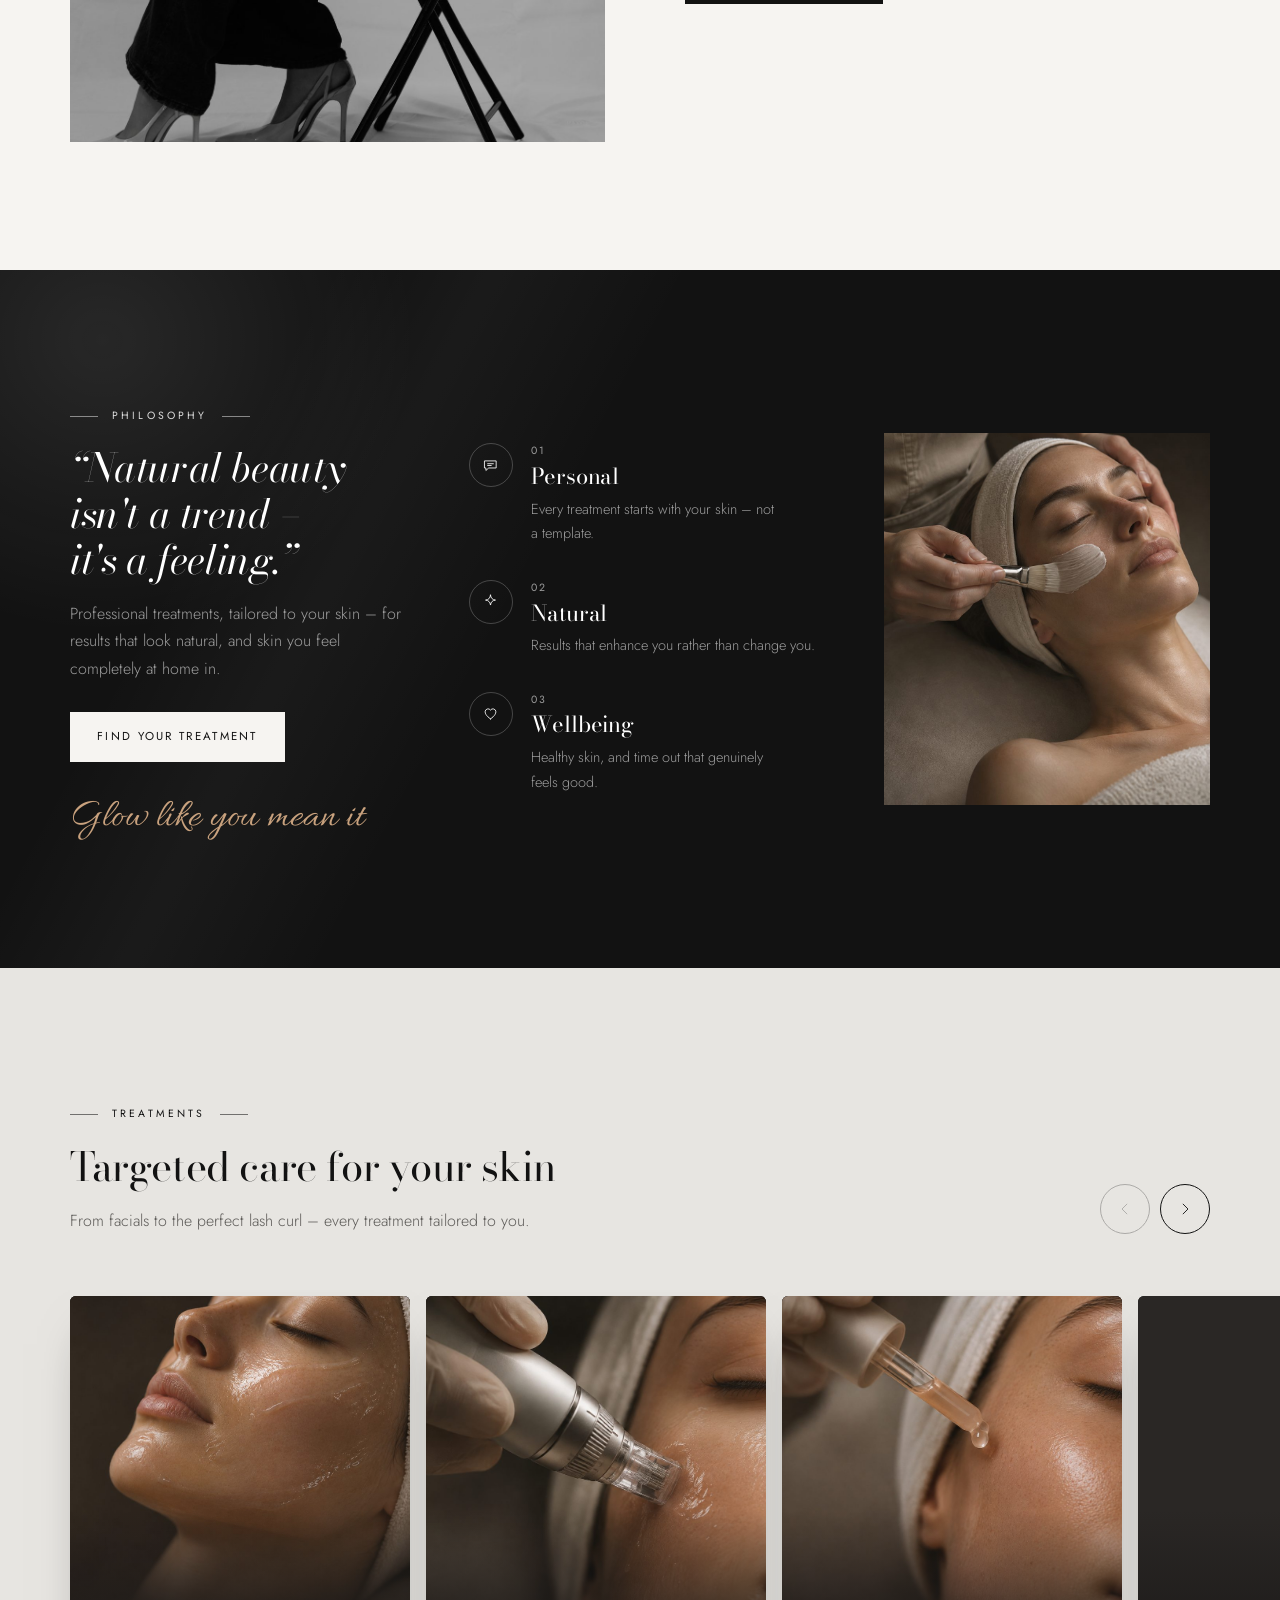
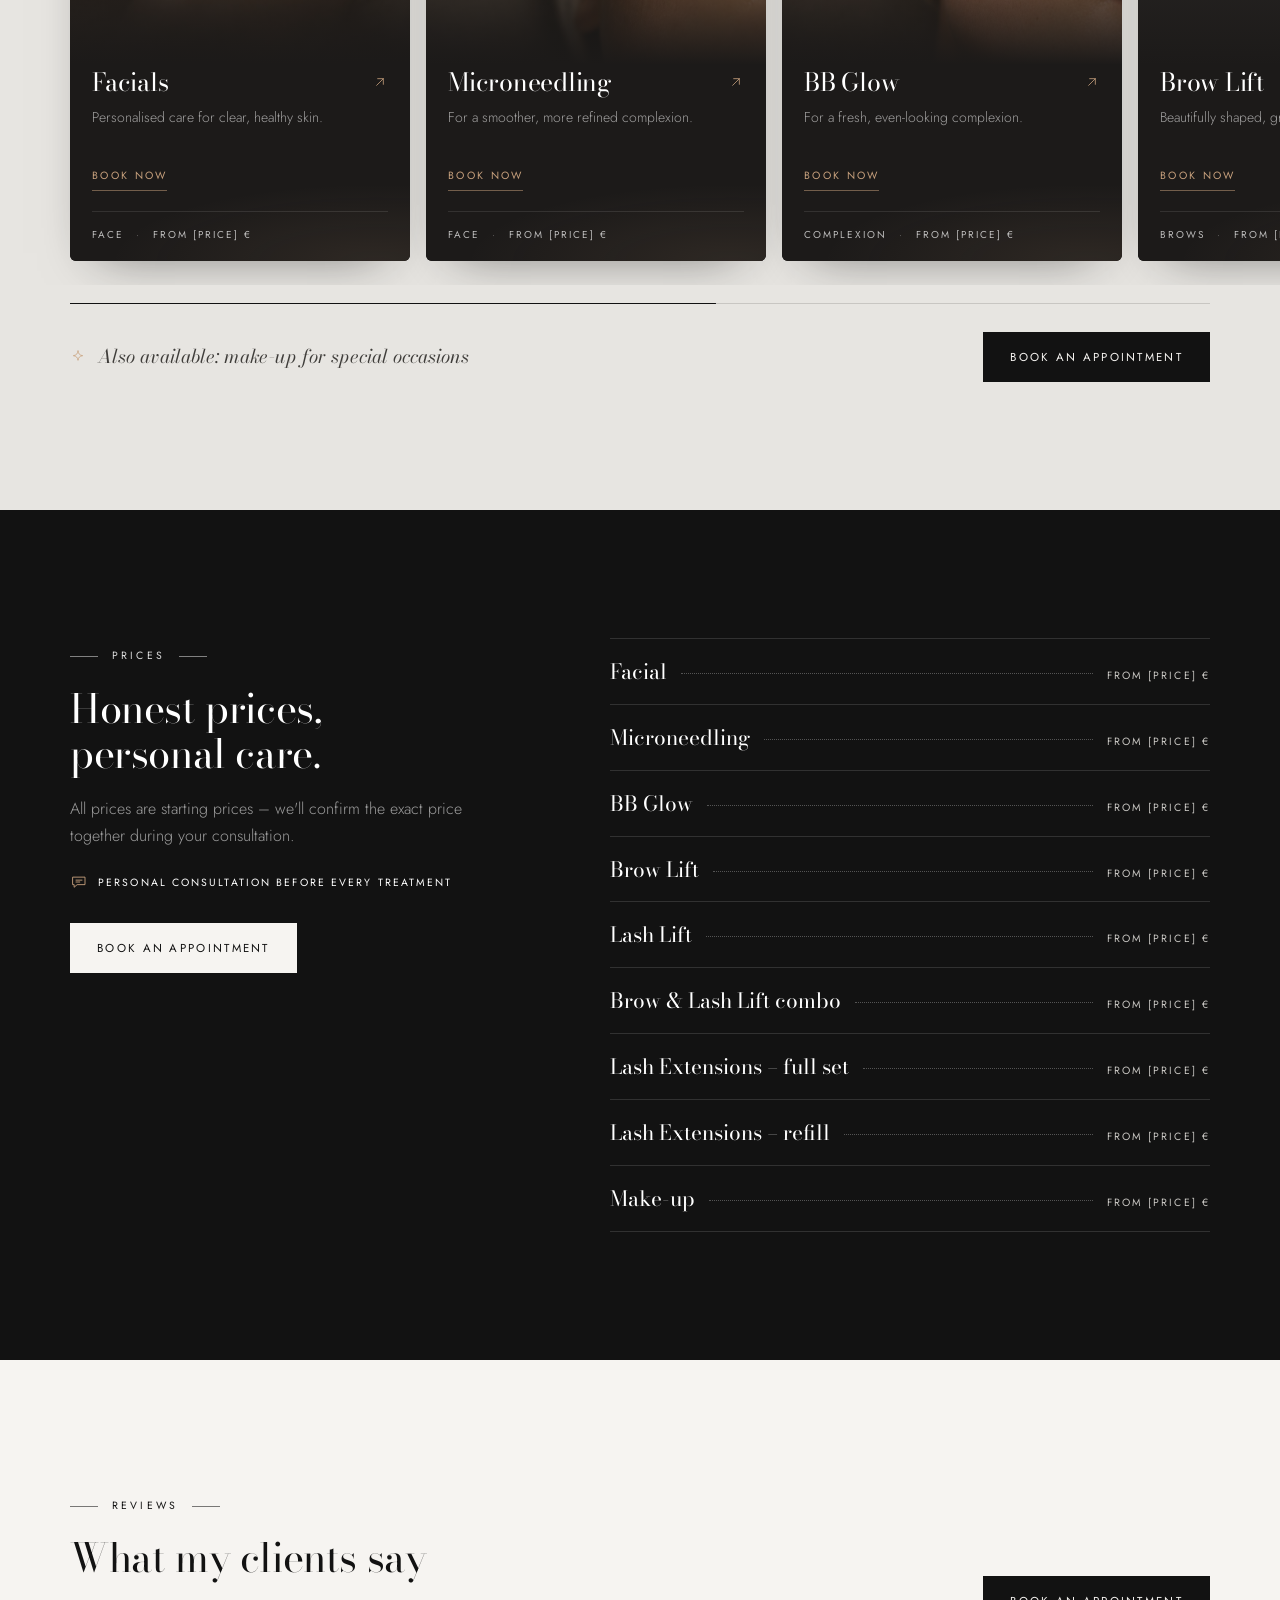
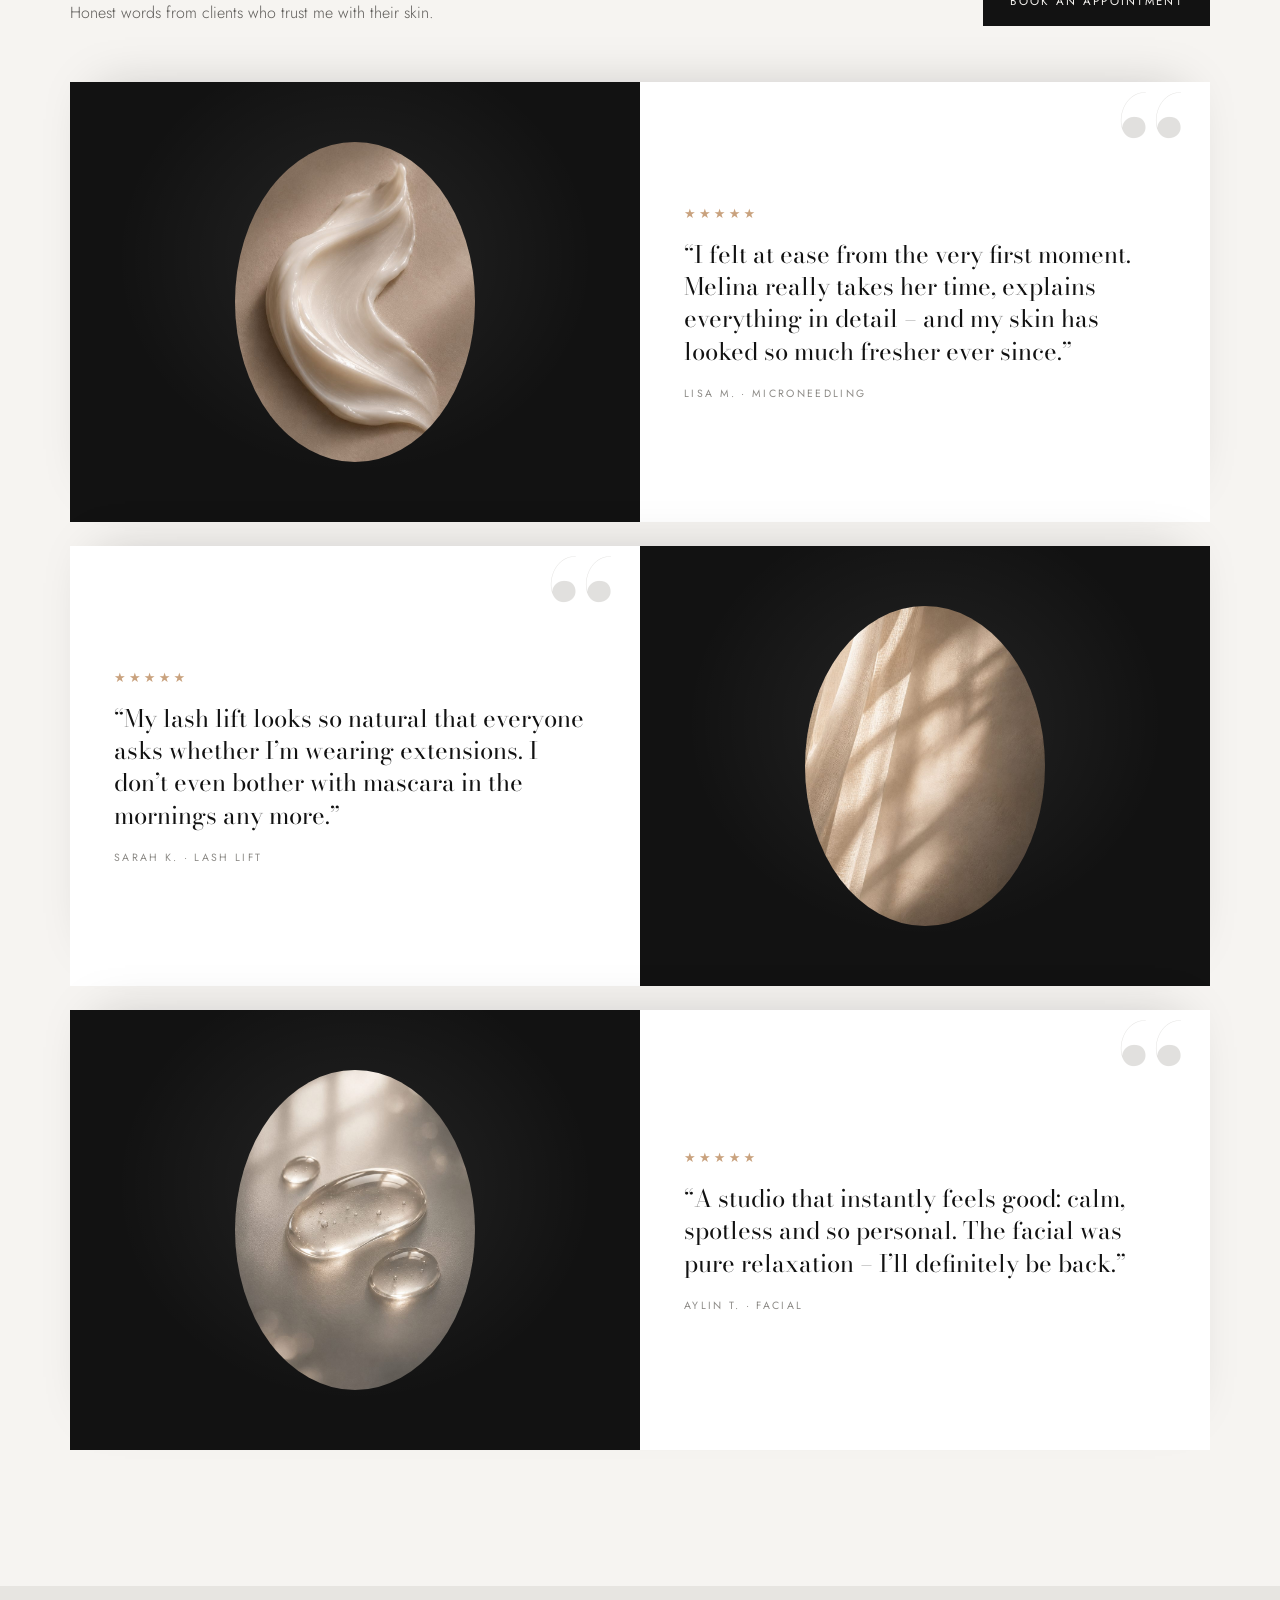
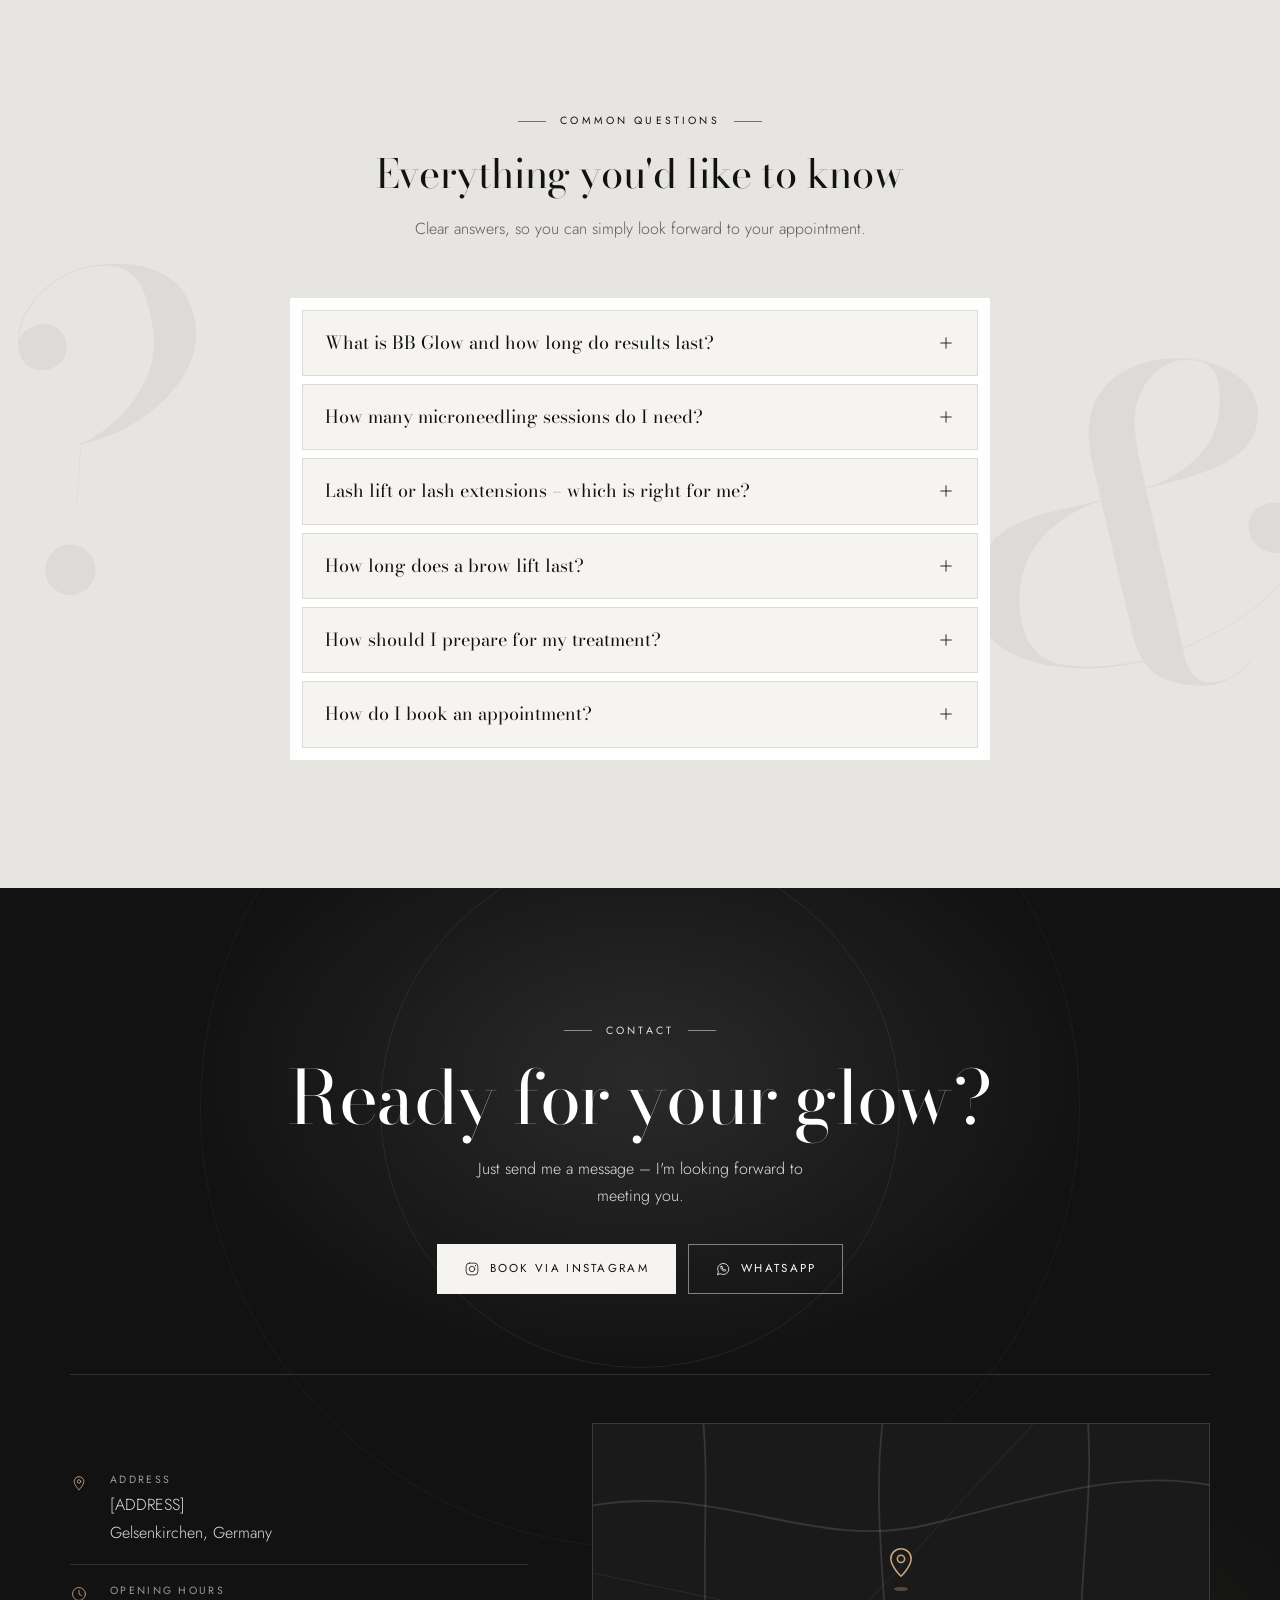
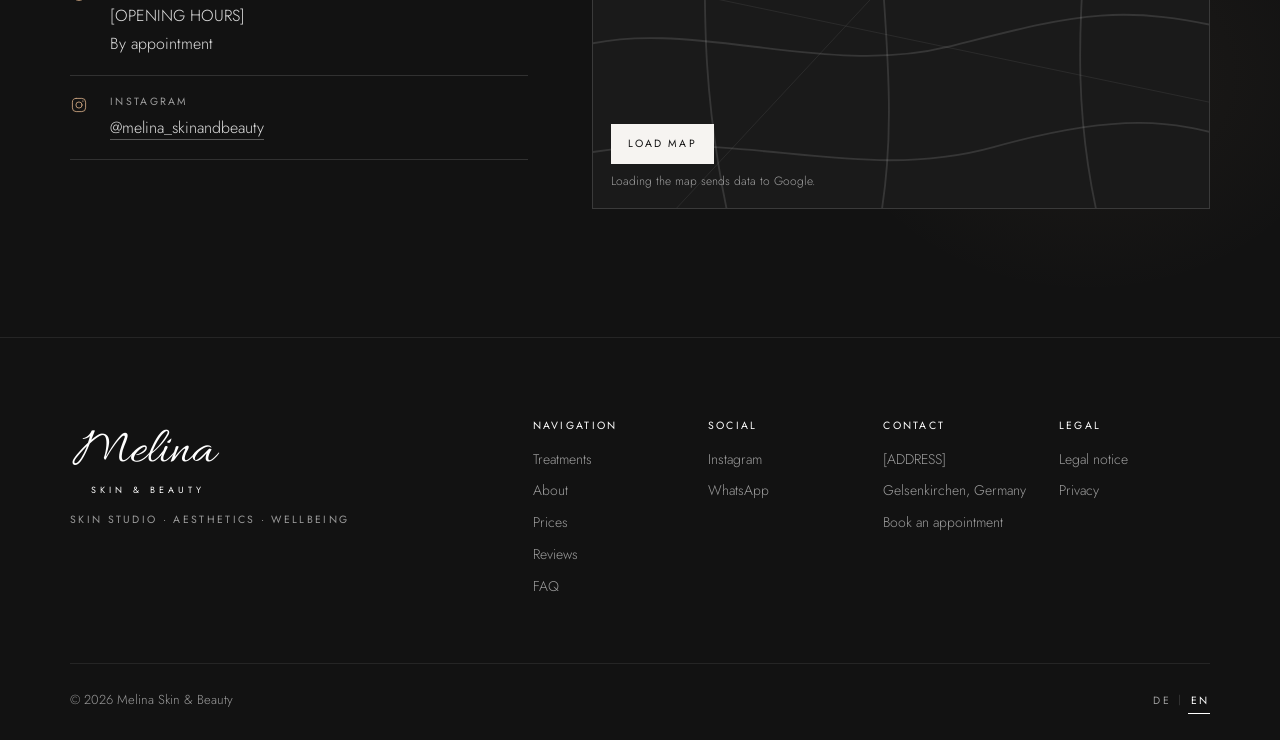
==== commit d2342acc: "Treatments carousel, sample reviews, leaner page and footer - treatments: horizontal carousel of tal" ====
--- a/index.html
+++ b/index.html
@@ -92,6 +92,8 @@
     <symbol id="i-clock" viewBox="0 0 24 24"><circle cx="12" cy="12" r="8.6"/><path d="M12 7.2V12l3.2 2"/></symbol>
     <symbol id="i-arrow" viewBox="0 0 24 24"><path d="M4 12h15.5M14 6.5l5.5 5.5-5.5 5.5"/></symbol>
     <symbol id="i-plus" viewBox="0 0 24 24"><path d="M12 5v14M5 12h14"/></symbol>
+    <symbol id="i-arrow-ur" viewBox="0 0 24 24"><path d="M7 17L17 7M8.5 7H17v8.5"/></symbol>
+    <symbol id="i-chev" viewBox="0 0 24 24"><path d="M9.5 5.5L16 12l-6.5 6.5"/></symbol>
     <symbol id="i-drag" viewBox="0 0 24 24"><path d="M9 7l-5 5 5 5M15 7l5 5-5 5"/></symbol>
   </svg>
 
@@ -107,8 +109,8 @@
       <nav class="nav__links" data-i18n-aria="a11y.mainNav" aria-label="Hauptnavigation">
         <a href="#behandlungen" data-i18n="nav.treatments">Behandlungen</a>
         <a href="#ueber-mich" data-i18n="nav.about">Über mich</a>
-        <a href="#ergebnisse" data-i18n="nav.results">Ergebnisse</a>
         <a href="#preise" data-i18n="nav.prices">Preise</a>
+        <a href="#bewertungen" data-i18n="nav.reviews">Bewertungen</a>
         <a href="#kontakt" data-i18n="nav.contact">Kontakt</a>
       </nav>
 
@@ -132,8 +134,8 @@
       <nav class="mmenu__links" data-i18n-aria="a11y.mainNav" aria-label="Hauptnavigation">
         <a href="#behandlungen"><span class="mmenu__num">01</span><span data-i18n="nav.treatments">Behandlungen</span></a>
         <a href="#ueber-mich"><span class="mmenu__num">02</span><span data-i18n="nav.about">Über mich</span></a>
-        <a href="#ergebnisse"><span class="mmenu__num">03</span><span data-i18n="nav.results">Ergebnisse</span></a>
-        <a href="#preise"><span class="mmenu__num">04</span><span data-i18n="nav.prices">Preise</span></a>
+        <a href="#preise"><span class="mmenu__num">03</span><span data-i18n="nav.prices">Preise</span></a>
+        <a href="#bewertungen"><span class="mmenu__num">04</span><span data-i18n="nav.reviews">Bewertungen</span></a>
         <a href="#kontakt"><span class="mmenu__num">05</span><span data-i18n="nav.contact">Kontakt</span></a>
       </nav>
       <div class="mmenu__foot">
@@ -258,7 +260,7 @@
       </div>
     </section>
 
-    <!-- ===================== 4 · BEHANDLUNGEN (NAVARA: Treatments bento) ===================== -->
+    <!-- ===================== 4 · BEHANDLUNGEN (horizontal carousel) ===================== -->
     <section class="section section--mist treat" id="behandlungen">
       <div class="container">
         <div class="sec-head sec-head--split">
@@ -267,108 +269,89 @@
             <h2 class="h2 reveal" style="--d:1" data-i18n="treat.title">Gezielte Pflege für deine Haut</h2>
             <p class="sec-head__text reveal" style="--d:2" data-i18n="treat.text">Von der Gesichtsbehandlung bis zum perfekten Augenaufschlag – jede Behandlung individuell auf dich abgestimmt.</p>
           </div>
-          <a class="btn btn--ink js-book reveal" style="--d:2" href="https://ig.me/m/melina_skinandbeauty" target="_blank" rel="noopener" data-i18n="treat.cta">Termin anfragen</a>
-        </div>
-
-        <div class="bento">
-          <article class="tcard tcard--a reveal" data-img="treat-facial" data-alt="treat.1.title">
-            <span class="pill" data-i18n="treat.from">ab [PREIS] €</span>
-            <svg class="tcard__icon" aria-hidden="true"><use href="#i-facial"/></svg>
-            <div class="tcard__body">
-              <h3 class="h3" data-i18n="treat.1.title">Gesichtsbehandlungen</h3>
-              <p data-i18n="treat.1.text">Individuelle Pflege für eine reine, gesunde Haut.</p>
-            </div>
-          </article>
-          <article class="tcard tcard--b reveal" style="--d:1" data-img="treat-microneedling" data-alt="treat.2.title">
-            <span class="pill" data-i18n="treat.from">ab [PREIS] €</span>
-            <svg class="tcard__icon" aria-hidden="true"><use href="#i-needle"/></svg>
-            <div class="tcard__body">
-              <h3 class="h3" data-i18n="treat.2.title">Microneedling</h3>
-              <p data-i18n="treat.2.text">Für ein ebenmäßiges, verfeinertes Hautbild.</p>
-            </div>
-          </article>
-          <article class="tcard tcard--c reveal" style="--d:2" data-img="treat-bbglow" data-alt="treat.3.title">
-            <span class="pill" data-i18n="treat.from">ab [PREIS] €</span>
-            <svg class="tcard__icon" aria-hidden="true"><use href="#i-glow"/></svg>
-            <div class="tcard__body">
-              <h3 class="h3" data-i18n="treat.3.title">BB Glow</h3>
-              <p data-i18n="treat.3.text">Für einen frischen, ebenmäßigen Teint.</p>
-            </div>
-          </article>
-          <article class="tcard tcard--d reveal" style="--d:1" data-img="treat-browlift" data-alt="treat.4.title">
-            <span class="pill" data-i18n="treat.from">ab [PREIS] €</span>
-            <svg class="tcard__icon" aria-hidden="true"><use href="#i-brow"/></svg>
-            <div class="tcard__body">
-              <h3 class="h3" data-i18n="treat.4.title">Browlift</h3>
-              <p data-i18n="treat.4.text">Perfekt geformte, gepflegte Brauen.</p>
-            </div>
-          </article>
-          <article class="tcard tcard--e reveal" data-img="treat-lashlift" data-alt="treat.5.title">
-            <span class="pill" data-i18n="treat.from">ab [PREIS] €</span>
-            <svg class="tcard__icon" aria-hidden="true"><use href="#i-lashlift"/></svg>
-            <div class="tcard__body">
-              <h3 class="h3" data-i18n="treat.5.title">Lashlift</h3>
-              <p data-i18n="treat.5.text">Natürlich geschwungene Wimpern ohne Extensions.</p>
-            </div>
-          </article>
-          <article class="tcard tcard--f reveal" style="--d:1" data-img="treat-lashext" data-alt="treat.6.title">
-            <span class="pill" data-i18n="treat.from">ab [PREIS] €</span>
-            <svg class="tcard__icon" aria-hidden="true"><use href="#i-lashext"/></svg>
-            <div class="tcard__body">
-              <h3 class="h3" data-i18n="treat.6.title">Lash Extensions</h3>
-              <p data-i18n="treat.6.text">Von natürlich bis ausdrucksstark.</p>
-            </div>
-          </article>
-        </div>
-
-        <p class="treat__extra reveal"><svg class="ico" aria-hidden="true"><use href="#i-spark"/></svg><span data-i18n="treat.extra">Außerdem: Make-up für besondere Anlässe</span></p>
-      </div>
-    </section>
-
-    <!-- ===================== 5 · ERGEBNISSE (NAVARA: Visible results + slider) ===================== -->
-    <section class="section results" id="ergebnisse">
-      <div class="container results__grid">
-        <div class="results__copy">
-          <p class="label reveal"><span data-i18n="results.label">Ergebnisse</span></p>
-          <h2 class="h2 reveal" style="--d:1" data-i18n="results.title">Sichtbar gepflegt. Natürlich schön.</h2>
-          <p class="reveal" style="--d:2" data-i18n="results.text">Ergebnisse aus meinem Studio – mit viel Liebe zum Detail und immer passend zu dir.</p>
-          <a class="btn btn--ink js-book reveal" style="--d:3" href="https://ig.me/m/melina_skinandbeauty" target="_blank" rel="noopener" data-i18n="results.cta">Termin anfragen</a>
-
-          <div class="results__tiles">
-            <figure class="rtile reveal" style="--d:3">
-              <div class="media media--frame" data-img="result-lash" data-alt="results.altLash">
-                <div class="ph"><span class="ph__frame"></span><svg class="ph__icon" aria-hidden="true"><use href="#i-lashlift"/></svg><span class="ph__cap" data-i18n="ph.photo">Foto folgt</span></div>
-              </div>
-              <figcaption class="mono" data-i18n="results.tile1">Lashlift</figcaption>
-            </figure>
-            <figure class="rtile reveal" style="--d:4">
-              <div class="media media--frame" data-img="result-face" data-alt="results.altFace">
-                <div class="ph"><span class="ph__frame"></span><svg class="ph__icon" aria-hidden="true"><use href="#i-facial"/></svg><span class="ph__cap" data-i18n="ph.photo">Foto folgt</span></div>
-              </div>
-              <figcaption class="mono" data-i18n="results.tile2">Gesichtsbehandlung</figcaption>
-            </figure>
-          </div>
-
-          <a class="link-arrow reveal" href="https://www.instagram.com/melina_skinandbeauty/" target="_blank" rel="noopener">
-            <svg class="ico" aria-hidden="true"><use href="#i-insta"/></svg><span data-i18n="results.ig">Mehr auf Instagram → @melina_skinandbeauty</span>
-          </a>
-        </div>
-
-        <div class="results__slider reveal" style="--d:2">
-          <div class="ba" id="ba" style="--pos:50%">
-            <img class="ba__img ba__img--after" src="images/illustration-brow-after.svg" alt="Augenbrauen nach dem Browlift" data-i18n-alt="results.altAfter" data-ba="after" width="900" height="980" loading="lazy" decoding="async">
-            <div class="ba__before">
-              <img class="ba__img" src="images/illustration-brow-before.svg" alt="Augenbrauen vor dem Browlift" data-i18n-alt="results.altBefore" data-ba="before" width="900" height="980" loading="lazy" decoding="async">
-            </div>
-            <span class="pill pill--light ba__tag ba__tag--before" data-i18n="results.before">Vorher</span>
-            <span class="pill pill--light ba__tag ba__tag--after" data-i18n="results.after">Nachher</span>
-            <div class="ba__line" aria-hidden="true"></div>
-            <button class="ba__handle" type="button" role="slider" aria-valuemin="0" aria-valuemax="100" aria-valuenow="50" data-i18n-aria="results.slider" aria-label="Vorher-Nachher-Vergleich Browlift">
-              <svg class="ico" aria-hidden="true"><use href="#i-drag"/></svg>
-            </button>
-            <span class="ba__hint mono" data-i18n="results.drag">Ziehen zum Vergleichen</span>
-            <span class="ba__illu mono" data-i18n="ph.illustration">Illustration · Foto folgt</span>
-          </div>
+          <div class="cnav reveal" style="--d:2">
+            <button class="cnav__btn cnav__btn--prev" type="button" data-dir="-1" data-i18n-aria="a11y.prev" aria-label="Zurück"><svg class="ico" aria-hidden="true"><use href="#i-chev"/></svg></button>
+            <button class="cnav__btn" type="button" data-dir="1" data-i18n-aria="a11y.next" aria-label="Weiter"><svg class="ico" aria-hidden="true"><use href="#i-chev"/></svg></button>
+          </div>
+        </div>
+      </div>
+
+      <div class="tslider reveal" style="--d:2" id="tslider" tabindex="0" role="region" data-i18n-aria="treat.slider" aria-label="Behandlungen – zum Blättern wischen">
+        <ul class="tslider__track">
+          <li class="tc">
+            <div class="tc__media media" data-img="treat-facial" data-alt="treat.1.title">
+              <div class="ph ph--dark"><svg class="ph__icon" aria-hidden="true"><use href="#i-facial"/></svg><span class="ph__cap" data-i18n="ph.photo">Foto folgt</span></div>
+            </div>
+            <div class="tc__body">
+              <div class="tc__head"><h3 class="h3" data-i18n="treat.1.title">Gesichtsbehandlungen</h3><svg class="ico" aria-hidden="true"><use href="#i-arrow-ur"/></svg></div>
+              <p class="tc__text" data-i18n="treat.1.text">Individuelle Pflege für eine reine, gesunde Haut.</p>
+              <a class="tc__link js-book" href="https://ig.me/m/melina_skinandbeauty" target="_blank" rel="noopener" data-i18n="treat.more">Jetzt anfragen</a>
+              <p class="tc__meta"><span data-i18n="treat.cat1">Gesicht</span><span class="tc__dot" aria-hidden="true">·</span><span data-i18n="treat.from">ab [PREIS] €</span></p>
+            </div>
+          </li>
+          <li class="tc">
+            <div class="tc__media media" data-img="treat-microneedling" data-alt="treat.2.title">
+              <div class="ph ph--dark"><svg class="ph__icon" aria-hidden="true"><use href="#i-needle"/></svg><span class="ph__cap" data-i18n="ph.photo">Foto folgt</span></div>
+            </div>
+            <div class="tc__body">
+              <div class="tc__head"><h3 class="h3" data-i18n="treat.2.title">Microneedling</h3><svg class="ico" aria-hidden="true"><use href="#i-arrow-ur"/></svg></div>
+              <p class="tc__text" data-i18n="treat.2.text">Für ein ebenmäßiges, verfeinertes Hautbild.</p>
+              <a class="tc__link js-book" href="https://ig.me/m/melina_skinandbeauty" target="_blank" rel="noopener" data-i18n="treat.more">Jetzt anfragen</a>
+              <p class="tc__meta"><span data-i18n="treat.cat2">Gesicht</span><span class="tc__dot" aria-hidden="true">·</span><span data-i18n="treat.from">ab [PREIS] €</span></p>
+            </div>
+          </li>
+          <li class="tc">
+            <div class="tc__media media" data-img="treat-bbglow" data-alt="treat.3.title">
+              <div class="ph ph--dark"><svg class="ph__icon" aria-hidden="true"><use href="#i-glow"/></svg><span class="ph__cap" data-i18n="ph.photo">Foto folgt</span></div>
+            </div>
+            <div class="tc__body">
+              <div class="tc__head"><h3 class="h3" data-i18n="treat.3.title">BB Glow</h3><svg class="ico" aria-hidden="true"><use href="#i-arrow-ur"/></svg></div>
+              <p class="tc__text" data-i18n="treat.3.text">Für einen frischen, ebenmäßigen Teint.</p>
+              <a class="tc__link js-book" href="https://ig.me/m/melina_skinandbeauty" target="_blank" rel="noopener" data-i18n="treat.more">Jetzt anfragen</a>
+              <p class="tc__meta"><span data-i18n="treat.cat3">Teint</span><span class="tc__dot" aria-hidden="true">·</span><span data-i18n="treat.from">ab [PREIS] €</span></p>
+            </div>
+          </li>
+          <li class="tc">
+            <div class="tc__media media" data-img="treat-browlift" data-alt="treat.4.title">
+              <div class="ph ph--dark"><svg class="ph__icon" aria-hidden="true"><use href="#i-brow"/></svg><span class="ph__cap" data-i18n="ph.photo">Foto folgt</span></div>
+            </div>
+            <div class="tc__body">
+              <div class="tc__head"><h3 class="h3" data-i18n="treat.4.title">Browlift</h3><svg class="ico" aria-hidden="true"><use href="#i-arrow-ur"/></svg></div>
+              <p class="tc__text" data-i18n="treat.4.text">Perfekt geformte, gepflegte Brauen.</p>
+              <a class="tc__link js-book" href="https://ig.me/m/melina_skinandbeauty" target="_blank" rel="noopener" data-i18n="treat.more">Jetzt anfragen</a>
+              <p class="tc__meta"><span data-i18n="treat.cat4">Brauen</span><span class="tc__dot" aria-hidden="true">·</span><span data-i18n="treat.from">ab [PREIS] €</span></p>
+            </div>
+          </li>
+          <li class="tc">
+            <div class="tc__media media" data-img="treat-lashlift" data-alt="treat.5.title">
+              <div class="ph ph--dark"><svg class="ph__icon" aria-hidden="true"><use href="#i-lashlift"/></svg><span class="ph__cap" data-i18n="ph.photo">Foto folgt</span></div>
+            </div>
+            <div class="tc__body">
+              <div class="tc__head"><h3 class="h3" data-i18n="treat.5.title">Lashlift</h3><svg class="ico" aria-hidden="true"><use href="#i-arrow-ur"/></svg></div>
+              <p class="tc__text" data-i18n="treat.5.text">Natürlich geschwungene Wimpern ohne Extensions.</p>
+              <a class="tc__link js-book" href="https://ig.me/m/melina_skinandbeauty" target="_blank" rel="noopener" data-i18n="treat.more">Jetzt anfragen</a>
+              <p class="tc__meta"><span data-i18n="treat.cat5">Wimpern</span><span class="tc__dot" aria-hidden="true">·</span><span data-i18n="treat.from">ab [PREIS] €</span></p>
+            </div>
+          </li>
+          <li class="tc">
+            <div class="tc__media media" data-img="treat-lashext" data-alt="treat.6.title">
+              <div class="ph ph--dark"><svg class="ph__icon" aria-hidden="true"><use href="#i-lashext"/></svg><span class="ph__cap" data-i18n="ph.photo">Foto folgt</span></div>
+            </div>
+            <div class="tc__body">
+              <div class="tc__head"><h3 class="h3" data-i18n="treat.6.title">Lash Extensions</h3><svg class="ico" aria-hidden="true"><use href="#i-arrow-ur"/></svg></div>
+              <p class="tc__text" data-i18n="treat.6.text">Von natürlich bis ausdrucksstark.</p>
+              <a class="tc__link js-book" href="https://ig.me/m/melina_skinandbeauty" target="_blank" rel="noopener" data-i18n="treat.more">Jetzt anfragen</a>
+              <p class="tc__meta"><span data-i18n="treat.cat6">Wimpern</span><span class="tc__dot" aria-hidden="true">·</span><span data-i18n="treat.from">ab [PREIS] €</span></p>
+            </div>
+          </li>
+        </ul>
+      </div>
+
+      <div class="container treat__foot">
+        <div class="tprogress" aria-hidden="true"><span></span></div>
+        <div class="treat__row">
+          <p class="treat__extra"><svg class="ico" aria-hidden="true"><use href="#i-spark"/></svg><span data-i18n="treat.extra">Außerdem: Make-up für besondere Anlässe</span></p>
+          <a class="btn btn--ink js-book" href="https://ig.me/m/melina_skinandbeauty" target="_blank" rel="noopener" data-i18n="treat.cta">Termin anfragen</a>
         </div>
       </div>
     </section>
@@ -397,38 +380,8 @@
       </div>
     </section>
 
-    <!-- ===================== 7 · ABLAUF ===================== -->
-    <section class="section steps" id="ablauf">
-      <div class="container">
-        <div class="sec-head sec-head--center">
-          <p class="label reveal"><span data-i18n="steps.label">Ablauf</span></p>
-          <h2 class="h2 reveal" style="--d:1" data-i18n="steps.title">In drei Schritten zu deinem Glow</h2>
-        </div>
-        <ol class="steps__list">
-          <li class="step reveal">
-            <span class="step__num">01</span>
-            <h3 class="h3" data-i18n="steps.1.title">Anfrage per Instagram oder WhatsApp</h3>
-            <p data-i18n="steps.1.text">Schreib mir einfach eine Nachricht – ich melde mich so schnell wie möglich bei dir.</p>
-          </li>
-          <li class="step reveal" style="--d:1">
-            <span class="step__num">02</span>
-            <h3 class="h3" data-i18n="steps.2.title">Persönliche Hautanalyse &amp; Beratung</h3>
-            <p data-i18n="steps.2.text">Gemeinsam schauen wir uns deine Haut an und finden die Behandlung, die wirklich zu dir passt.</p>
-          </li>
-          <li class="step reveal" style="--d:2">
-            <span class="step__num">03</span>
-            <h3 class="h3" data-i18n="steps.3.title">Deine Behandlung – entspannt und auf dich abgestimmt</h3>
-            <p data-i18n="steps.3.text">Lehn dich zurück und genieß deine Auszeit – Pflegetipps für zu Hause inklusive.</p>
-          </li>
-        </ol>
-        <div class="steps__cta reveal">
-          <a class="link-arrow js-book" href="https://ig.me/m/melina_skinandbeauty" target="_blank" rel="noopener"><span data-i18n="steps.cta">Jetzt Termin anfragen</span><svg class="ico" aria-hidden="true"><use href="#i-arrow"/></svg></a>
-        </div>
-      </div>
-    </section>
-
     <!-- ===================== 8 · BEWERTUNGEN (NAVARA: Testimonials stack) ===================== -->
-    <section class="section section--mist reviews" id="bewertungen">
+    <section class="section reviews" id="bewertungen">
       <div class="container">
         <div class="sec-head sec-head--split">
           <div>
@@ -439,6 +392,7 @@
           <a class="btn btn--ink js-book reveal" style="--d:2" href="https://ig.me/m/melina_skinandbeauty" target="_blank" rel="noopener" data-i18n="reviews.cta">Termin anfragen</a>
         </div>
 
+        <!-- SAMPLE REVIEWS for the mockup – replace with real client reviews before going live (fake reviews are illegal in Germany, § 5b UWG) -->
         <div class="rstack">
           <figure class="rcard" style="--i:0">
             <div class="rcard__media">
@@ -447,8 +401,9 @@
               </div>
             </div>
             <blockquote class="rcard__quote">
-              <p class="rcard__text" data-i18n="reviews.quote">[Hier echte Kundenbewertung einfügen]</p>
-              <figcaption class="mono" data-i18n="reviews.name">[NAME] · [BEHANDLUNG]</figcaption>
+              <p class="rcard__stars" aria-hidden="true">★★★★★</p>
+              <p class="rcard__text" data-i18n="reviews.1.text">…</p>
+              <figcaption class="mono" data-i18n="reviews.1.name">…</figcaption>
             </blockquote>
           </figure>
           <figure class="rcard rcard--rev" style="--i:1">
@@ -458,8 +413,9 @@
               </div>
             </div>
             <blockquote class="rcard__quote">
-              <p class="rcard__text" data-i18n="reviews.quote">[Hier echte Kundenbewertung einfügen]</p>
-              <figcaption class="mono" data-i18n="reviews.name">[NAME] · [BEHANDLUNG]</figcaption>
+              <p class="rcard__stars" aria-hidden="true">★★★★★</p>
+              <p class="rcard__text" data-i18n="reviews.2.text">…</p>
+              <figcaption class="mono" data-i18n="reviews.2.name">…</figcaption>
             </blockquote>
           </figure>
           <figure class="rcard" style="--i:2">
@@ -469,53 +425,11 @@
               </div>
             </div>
             <blockquote class="rcard__quote">
-              <p class="rcard__text" data-i18n="reviews.quote">[Hier echte Kundenbewertung einfügen]</p>
-              <figcaption class="mono" data-i18n="reviews.name">[NAME] · [BEHANDLUNG]</figcaption>
+              <p class="rcard__stars" aria-hidden="true">★★★★★</p>
+              <p class="rcard__text" data-i18n="reviews.3.text">…</p>
+              <figcaption class="mono" data-i18n="reviews.3.name">…</figcaption>
             </blockquote>
           </figure>
-        </div>
-      </div>
-    </section>
-
-    <!-- ===================== 9 · WISSEN (NAVARA: Journal) ===================== -->
-    <section class="section journal" id="wissen">
-      <div class="container">
-        <div class="sec-head sec-head--center">
-          <p class="label reveal"><span data-i18n="journal.label">Wissen</span></p>
-          <h2 class="h2 reveal" style="--d:1" data-i18n="journal.title">Wissen für deine Haut</h2>
-          <p class="sec-head__text reveal" style="--d:2" data-i18n="journal.text">Kurze, ehrliche Antworten rund um Behandlungen, Vorbereitung und Pflege.</p>
-        </div>
-        <div class="journal__grid">
-          <article class="jcard reveal">
-            <div class="media media--frame jcard__media" data-img="journal-1" data-alt="journal.alt1">
-              <div class="ph"><span class="ph__frame"></span><svg class="ph__icon" aria-hidden="true"><use href="#i-glow"/></svg><span class="ph__cap" data-i18n="ph.photo">Foto folgt</span></div>
-            </div>
-            <p class="mono" data-i18n="journal.meta1">Behandlung · 3 Min.</p>
-            <h3 class="h3" data-i18n="journal.1.title">BB Glow – was steckt dahinter?</h3>
-            <p class="jcard__text" data-i18n="journal.1.text">BB Glow ist eine semipermanente Teint-Behandlung: Getönte Seren werden per Microneedling sanft in die oberste Hautschicht eingearbeitet – für einen frischen, ebenmäßigeren Look.</p>
-            <span class="jcard__soon mono" data-i18n="journal.soon">Artikel folgt</span>
-          </article>
-          <article class="jcard reveal" style="--d:1">
-            <div class="media media--frame jcard__media" data-img="journal-2" data-alt="journal.alt2">
-              <div class="ph"><span class="ph__frame"></span><svg class="ph__icon" aria-hidden="true"><use href="#i-lashlift"/></svg><span class="ph__cap" data-i18n="ph.photo">Foto folgt</span></div>
-            </div>
-            <p class="mono" data-i18n="journal.meta2">Wimpern · 3 Min.</p>
-            <h3 class="h3" data-i18n="journal.2.title">Lashlift oder Lash Extensions – was passt zu dir?</h3>
-            <p class="jcard__text" data-i18n="journal.2.text">Der Lashlift bringt deine eigenen Wimpern in Form, Extensions verlängern und verdichten sie. Was besser passt, hängt von deinen Naturwimpern und deinem Alltag ab.</p>
-            <span class="jcard__soon mono" data-i18n="journal.soon">Artikel folgt</span>
-          </article>
-          <article class="jcard reveal" style="--d:2">
-            <div class="media media--frame jcard__media" data-img="journal-3" data-alt="journal.alt3">
-              <div class="ph"><span class="ph__frame"></span><svg class="ph__icon" aria-hidden="true"><use href="#i-needle"/></svg><span class="ph__cap" data-i18n="ph.photo">Foto folgt</span></div>
-            </div>
-            <p class="mono" data-i18n="journal.meta3">Pflege · 4 Min.</p>
-            <h3 class="h3" data-i18n="journal.3.title">Microneedling: Darauf solltest du vor und nach der Behandlung achten</h3>
-            <p class="jcard__text" data-i18n="journal.3.text">Vorher: in den Tagen davor auf Peelings und Retinol verzichten. Danach: sanfte Pflege, konsequenter Sonnenschutz und etwas Geduld, damit sich deine Haut gut erholen kann.</p>
-            <span class="jcard__soon mono" data-i18n="journal.soon">Artikel folgt</span>
-          </article>
-        </div>
-        <div class="center reveal">
-          <a class="btn btn--ink" href="https://www.instagram.com/melina_skinandbeauty/" target="_blank" rel="noopener"><svg class="ico" aria-hidden="true"><use href="#i-insta"/></svg><span data-i18n="journal.cta">Mehr auf Instagram</span></a>
         </div>
       </div>
     </section>
@@ -620,7 +534,6 @@
           <span class="logo__sub">Skin &amp; Beauty</span>
         </a>
         <p class="mono footer__tag" data-i18n="brand.tagline">Kosmetikstudio · Ästhetik · Wohlbefinden</p>
-        <p class="footer__copy" data-i18n="footer.copy">© 2026 Melina Skin &amp; Beauty</p>
       </div>
       <div class="footer__cols">
         <div>
@@ -628,8 +541,8 @@
           <ul>
             <li><a href="#behandlungen" data-i18n="nav.treatments">Behandlungen</a></li>
             <li><a href="#ueber-mich" data-i18n="nav.about">Über mich</a></li>
-            <li><a href="#ergebnisse" data-i18n="nav.results">Ergebnisse</a></li>
             <li><a href="#preise" data-i18n="nav.prices">Preise</a></li>
+            <li><a href="#bewertungen" data-i18n="nav.reviews">Bewertungen</a></li>
             <li><a href="#faq" data-i18n="nav.faq">FAQ</a></li>
           </ul>
         </div>
@@ -654,15 +567,17 @@
             <li><a href="impressum.html" data-i18n="footer.imprint">Impressum</a></li>
             <li><a href="datenschutz.html" data-i18n="footer.privacy">Datenschutz</a></li>
           </ul>
-          <div class="lang-switch lang-switch--light footer__lang" role="group" data-i18n-aria="a11y.lang" aria-label="Sprache wählen">
-            <button type="button" data-lang="de" aria-pressed="true">DE</button>
-            <span aria-hidden="true">|</span>
-            <button type="button" data-lang="en" aria-pressed="false">EN</button>
-          </div>
         </div>
       </div>
     </div>
-    <div class="footer__mark" aria-hidden="true">Melina</div>
+    <div class="container footer__bottom">
+      <p class="footer__copy" data-i18n="footer.copy">© 2026 Melina Skin &amp; Beauty</p>
+      <div class="lang-switch lang-switch--light" role="group" data-i18n-aria="a11y.lang" aria-label="Sprache wählen">
+        <button type="button" data-lang="de" aria-pressed="true">DE</button>
+        <span aria-hidden="true">|</span>
+        <button type="button" data-lang="en" aria-pressed="false">EN</button>
+      </div>
+    </div>
   </footer>
 
   <!-- Mobile sticky CTA -->
--- a/styles.css
+++ b/styles.css
@@ -1020,3 +1020,112 @@
 .media:hover > img, .tcard:hover > img, .media--hero:hover > img { filter: none; }
 @media (hover: none) { .media:hover > img, .tcard:hover > img { filter: none; } }
 .media--hero > img { filter: saturate(.92) contrast(1.02); }
+
+/* =========================================================
+   ROUND 6 – treatments carousel · sample reviews · compact footer
+   ========================================================= */
+
+/* ---------- Carousel arrows ---------- */
+.cnav { display: flex; gap: 10px; justify-self: start; }
+.cnav__btn {
+  width: 50px; height: 50px; border-radius: 50%; display: grid; place-items: center;
+  border: 1px solid var(--ink); color: var(--ink); background: transparent;
+  transition: background-color .35s var(--ease), color .35s var(--ease), opacity .35s;
+}
+.cnav__btn--prev .ico { transform: rotate(180deg); }
+.cnav__btn:hover:not(:disabled) { background: var(--ink); color: var(--paper); }
+.cnav__btn:disabled { opacity: .28; cursor: default; }
+@media (min-width: 768px) { .cnav { justify-self: end; } }
+
+/* ---------- Track ---------- */
+.tslider {
+  --edge: max(var(--gutter), (100% - var(--maxw)) / 2);
+  overflow-x: auto; overflow-y: hidden; overscroll-behavior-x: contain;
+  scroll-snap-type: x mandatory; scroll-padding-inline: var(--edge);
+  padding: 6px var(--edge) 24px;
+  scrollbar-width: none; -ms-overflow-style: none;
+  cursor: grab; outline: none;
+}
+.tslider::-webkit-scrollbar { display: none; }
+.tslider:focus-visible { box-shadow: inset 0 0 0 1px var(--ink); }
+.tslider.is-dragging { cursor: grabbing; scroll-snap-type: none; }
+.tslider.is-dragging .tc { pointer-events: none; }
+.tslider__track { display: flex; gap: 16px; width: max-content; }
+.tslider__track::after { content: ""; flex: 0 0 1px; margin-left: -17px; }   /* keeps the end padding in every browser */
+
+/* ---------- Card ---------- */
+.tc {
+  flex: 0 0 auto; width: min(82vw, 330px); scroll-snap-align: start;
+  display: flex; flex-direction: column; overflow: hidden; border-radius: 6px;
+  background: #1C1A19; color: var(--white);
+  box-shadow: 0 20px 50px -28px rgba(18,18,18,.55);
+  transition: transform .7s var(--ease-out), box-shadow .7s var(--ease-out);
+  user-select: none; -webkit-user-select: none;
+}
+.tc:hover { transform: translateY(-6px); box-shadow: 0 32px 60px -30px rgba(18,18,18,.6); }
+.tc__media { position: relative; aspect-ratio: 1 / 1.08; background: #2a2725; }
+.tc__media > img { -webkit-user-drag: none; }
+.tc__media::after {            /* photo melts into the dark body */
+  content: ""; position: absolute; inset: auto 0 0; height: 38%; pointer-events: none;
+  background: linear-gradient(0deg, #1C1A19 0%, rgba(28,26,25,0) 100%);
+}
+.tc:hover .tc__media > img { transform: scale(1.05); }
+.tc__body {
+  position: relative; flex: 1; display: flex; flex-direction: column;
+  padding: 4px 22px 18px;
+  background:
+    radial-gradient(120% 70% at 85% 0%, rgba(201,162,126,.10), transparent 60%),
+    #1C1A19;
+}
+.tc__head { display: flex; align-items: flex-start; justify-content: space-between; gap: 12px; margin-bottom: 10px; }
+.tc__head .h3 { color: var(--white); font-size: 25px; line-height: 1.15; }
+.tc__head .ico { width: 16px; height: 16px; color: var(--champagne); margin-top: 6px; transition: transform .45s var(--ease-out); }
+.tc:hover .tc__head .ico { transform: translate(3px, -3px); }
+.tc__text { font-size: 14px; line-height: 1.6; color: var(--on-ink-muted); margin-bottom: 16px; min-height: 3.2em; }
+.tc__link {
+  align-self: flex-start; margin-bottom: 20px; padding-bottom: 5px;
+  font-size: 10.5px; font-weight: 400; letter-spacing: .22em; text-transform: uppercase;
+  color: var(--champagne); border-bottom: 1px solid rgba(201,162,126,.5);
+  transition: color .3s, border-color .3s;
+}
+.tc__link:hover { color: var(--white); border-color: var(--white); }
+.tc__meta {
+  margin-top: auto; display: flex; align-items: center; justify-content: space-between; gap: 8px;
+  padding-top: 14px; border-top: 1px solid rgba(255,255,255,.1);
+  font-size: 10px; font-weight: 400; letter-spacing: .2em; text-transform: uppercase; color: rgba(255,255,255,.7);
+}
+.tc__dot { color: rgba(255,255,255,.3); }
+@media (min-width: 768px) { .tc { width: 340px; } }
+@media (min-width: 1680px) { .tc { width: 380px; } .tc__head .h3 { font-size: 28px; } .tc__text { font-size: 15px; } }
+@media (min-width: 2200px) { .tc { width: 440px; } .tc__head .h3 { font-size: 32px; } .tc__text { font-size: 17px; } .tc__meta, .tc__link { font-size: 12px; } }
+@media (max-height: 520px) and (orientation: landscape) { .tc__media { aspect-ratio: 16 / 10; } }
+
+/* ---------- Under the track ---------- */
+.treat__foot { margin-top: 18px; }
+.tprogress { height: 1px; background: var(--silver); overflow: hidden; margin-bottom: 28px; }
+.tprogress span { display: block; height: 100%; background: var(--ink); transform-origin: left; transform: scaleX(.3); transition: transform .3s var(--ease); }
+.treat__row { display: flex; flex-wrap: wrap; align-items: center; justify-content: space-between; gap: 20px; }
+.treat__row .treat__extra { margin: 0; justify-content: flex-start; text-align: left; }
+
+/* ---------- Reviews (paper section, white cards) ---------- */
+.reviews .rcard { background: var(--white); }
+.rcard__stars { color: var(--champagne); font-size: 13px; letter-spacing: .25em; margin-bottom: 14px; }
+.rcard__text { font-size: 21px; }
+@media (min-width: 768px) { .rcard__text { font-size: 22px; } }
+@media (min-width: 1024px) { .rcard__text { font-size: 24px; } }
+@media (min-width: 1680px) { .rcard__text { font-size: 27px; } }
+@media (min-width: 2200px) { .rcard__text { font-size: 31px; } }
+
+/* ---------- Compact footer ---------- */
+.footer { padding-top: 72px; }
+.footer__brand .logo__script { font-size: 52px; }
+.footer__bottom {
+  display: flex; flex-wrap: wrap; align-items: center; justify-content: space-between; gap: 14px;
+  margin-top: 56px; padding: 22px 0 26px; border-top: 1px solid rgba(255,255,255,.08);
+}
+.footer__bottom .footer__copy { font-size: 13px; }
+@media (min-width: 1024px) { .footer { padding-top: 80px; } .footer__grid { align-items: start; } }
+/* card polish: seamless photo → body, compact meta row */
+.tc__body { background: radial-gradient(120% 60% at 90% 100%, rgba(201,162,126,.10), transparent 65%), #1C1A19; }
+.tc__media::after { height: 42%; bottom: -1px; }
+.tc__meta { justify-content: flex-start; gap: 12px; }
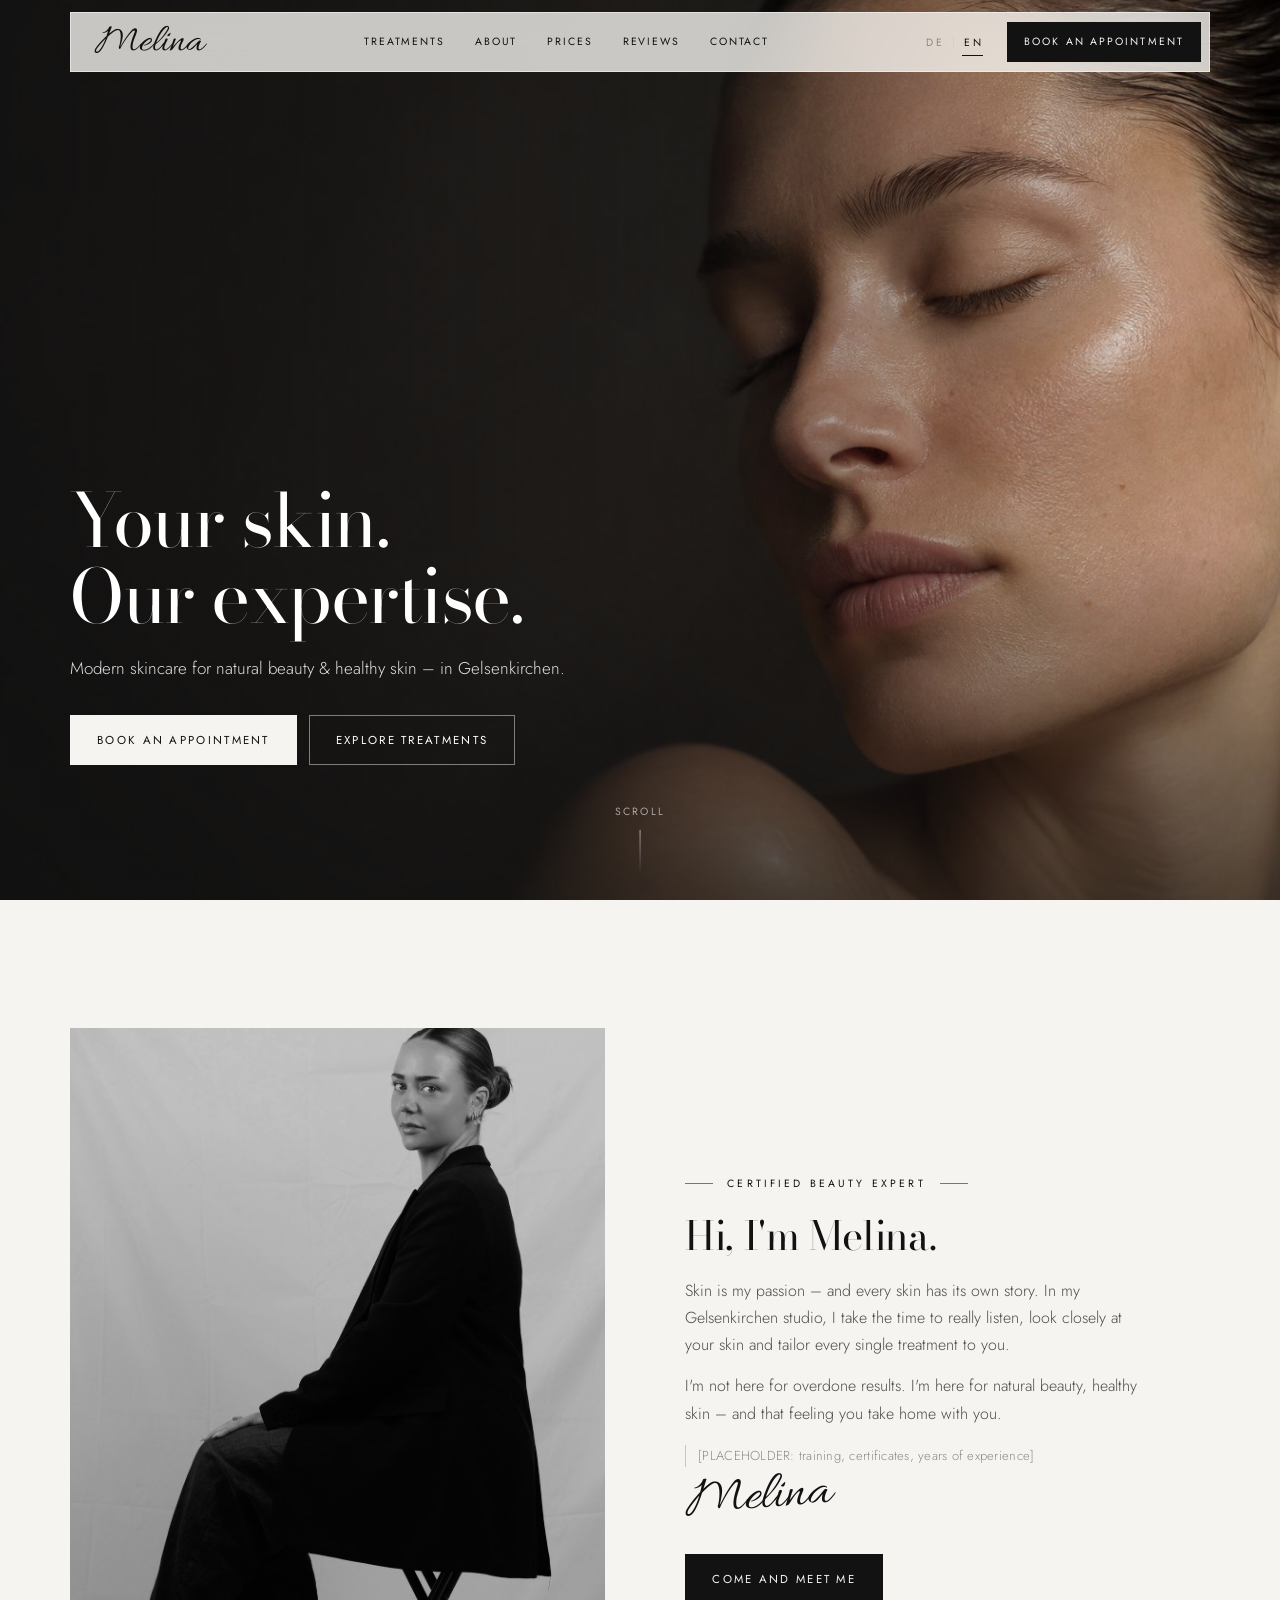
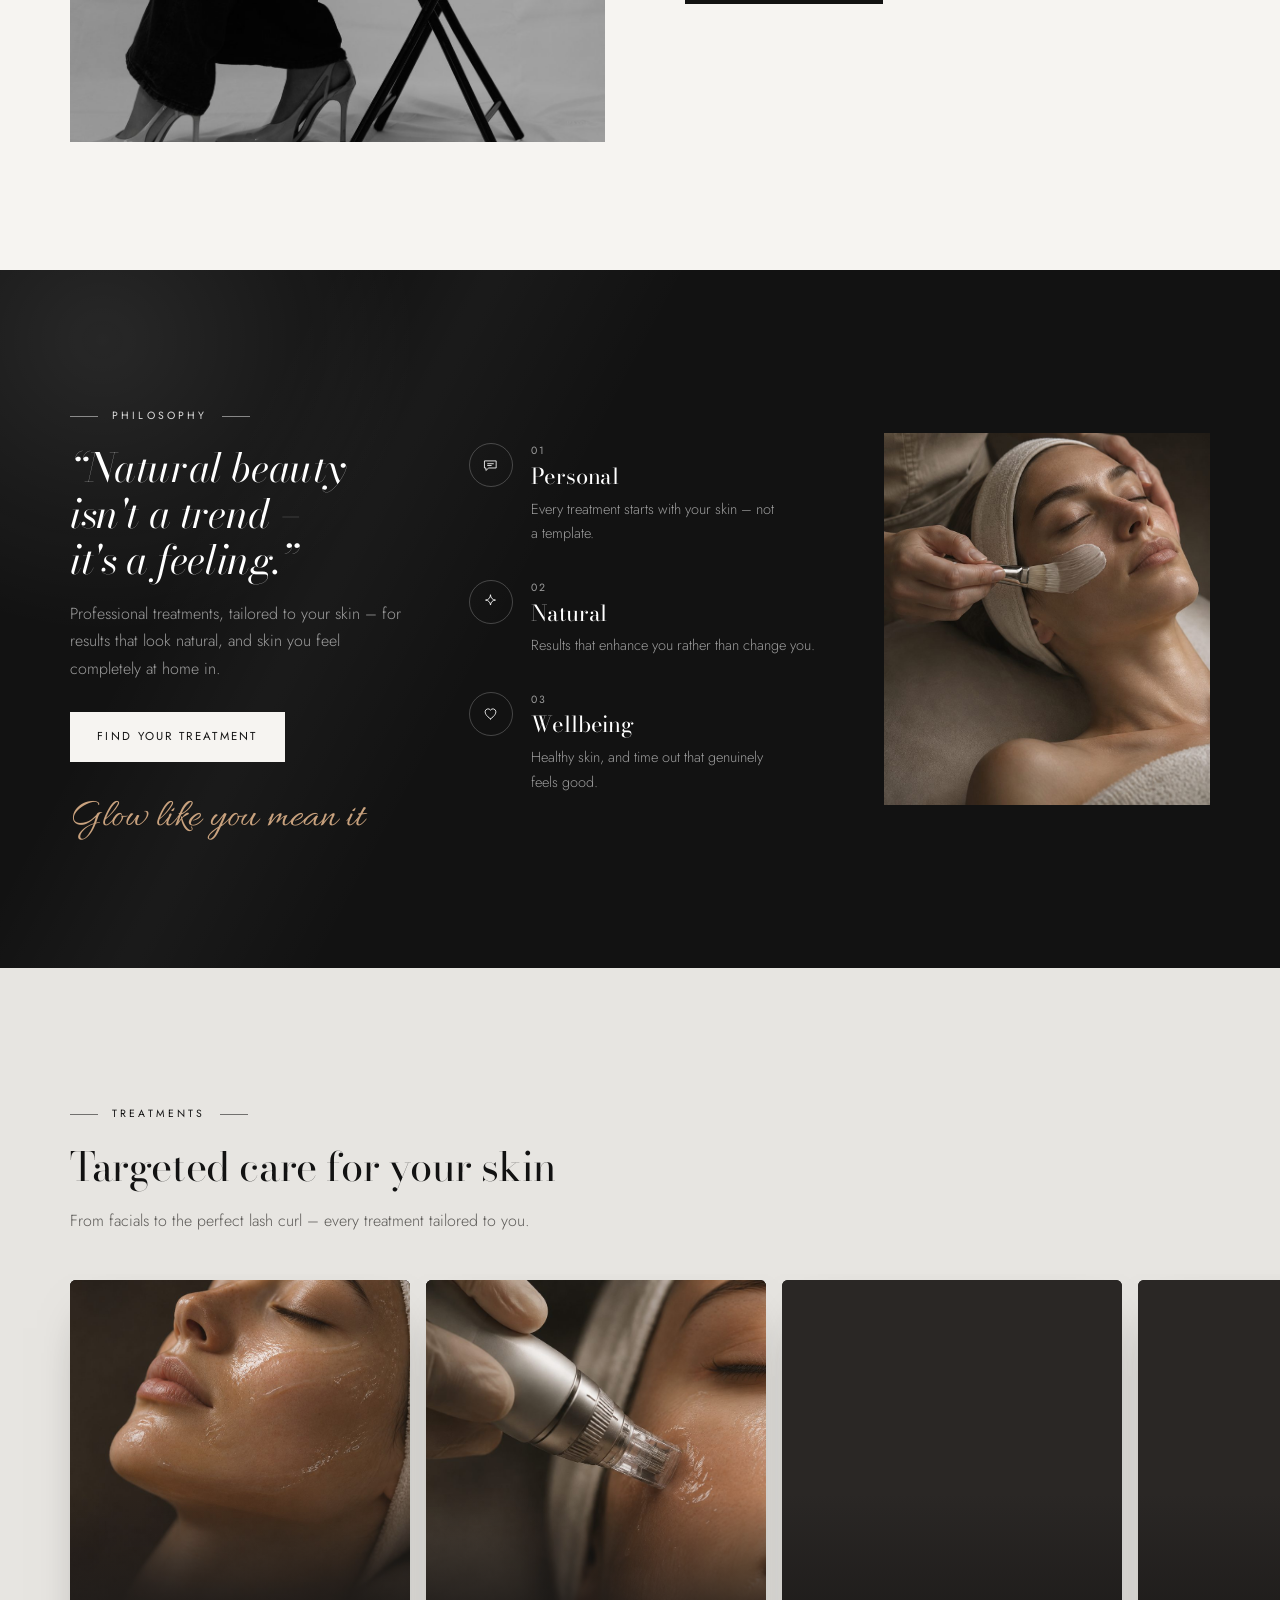
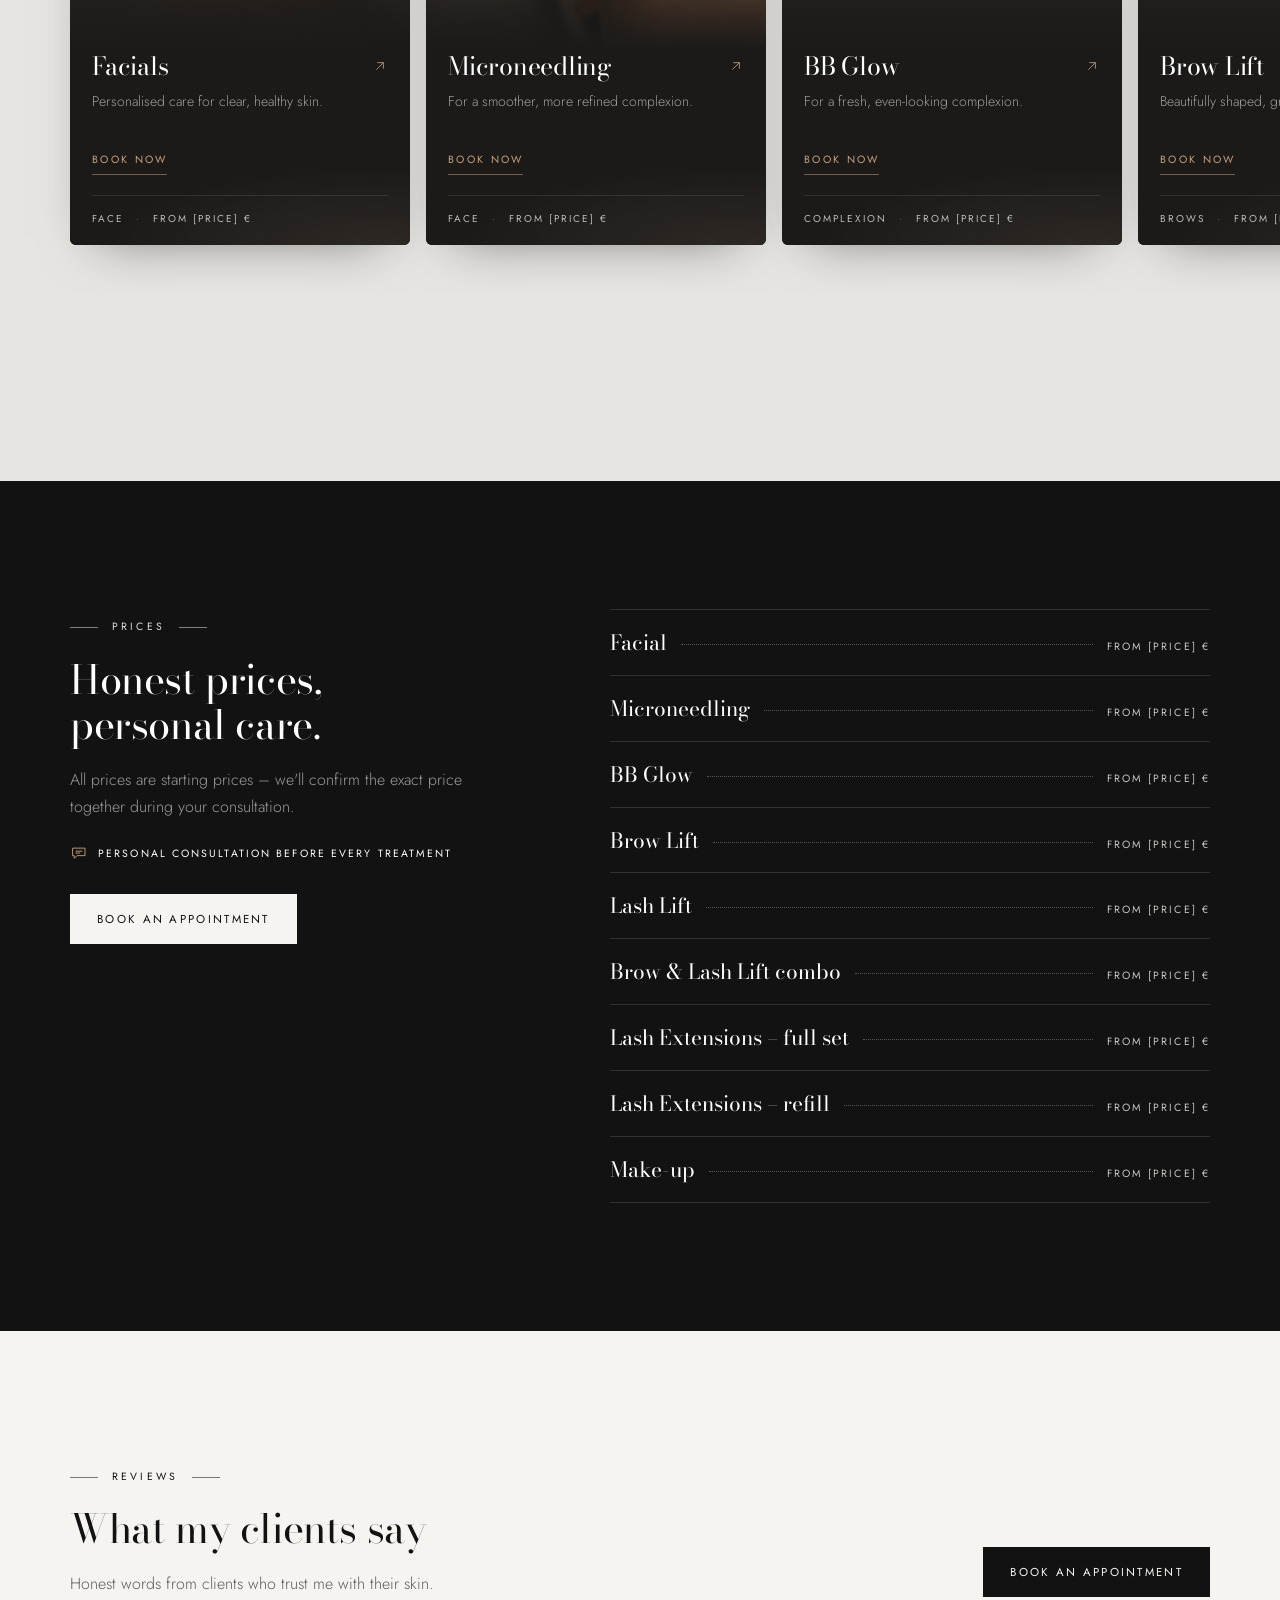
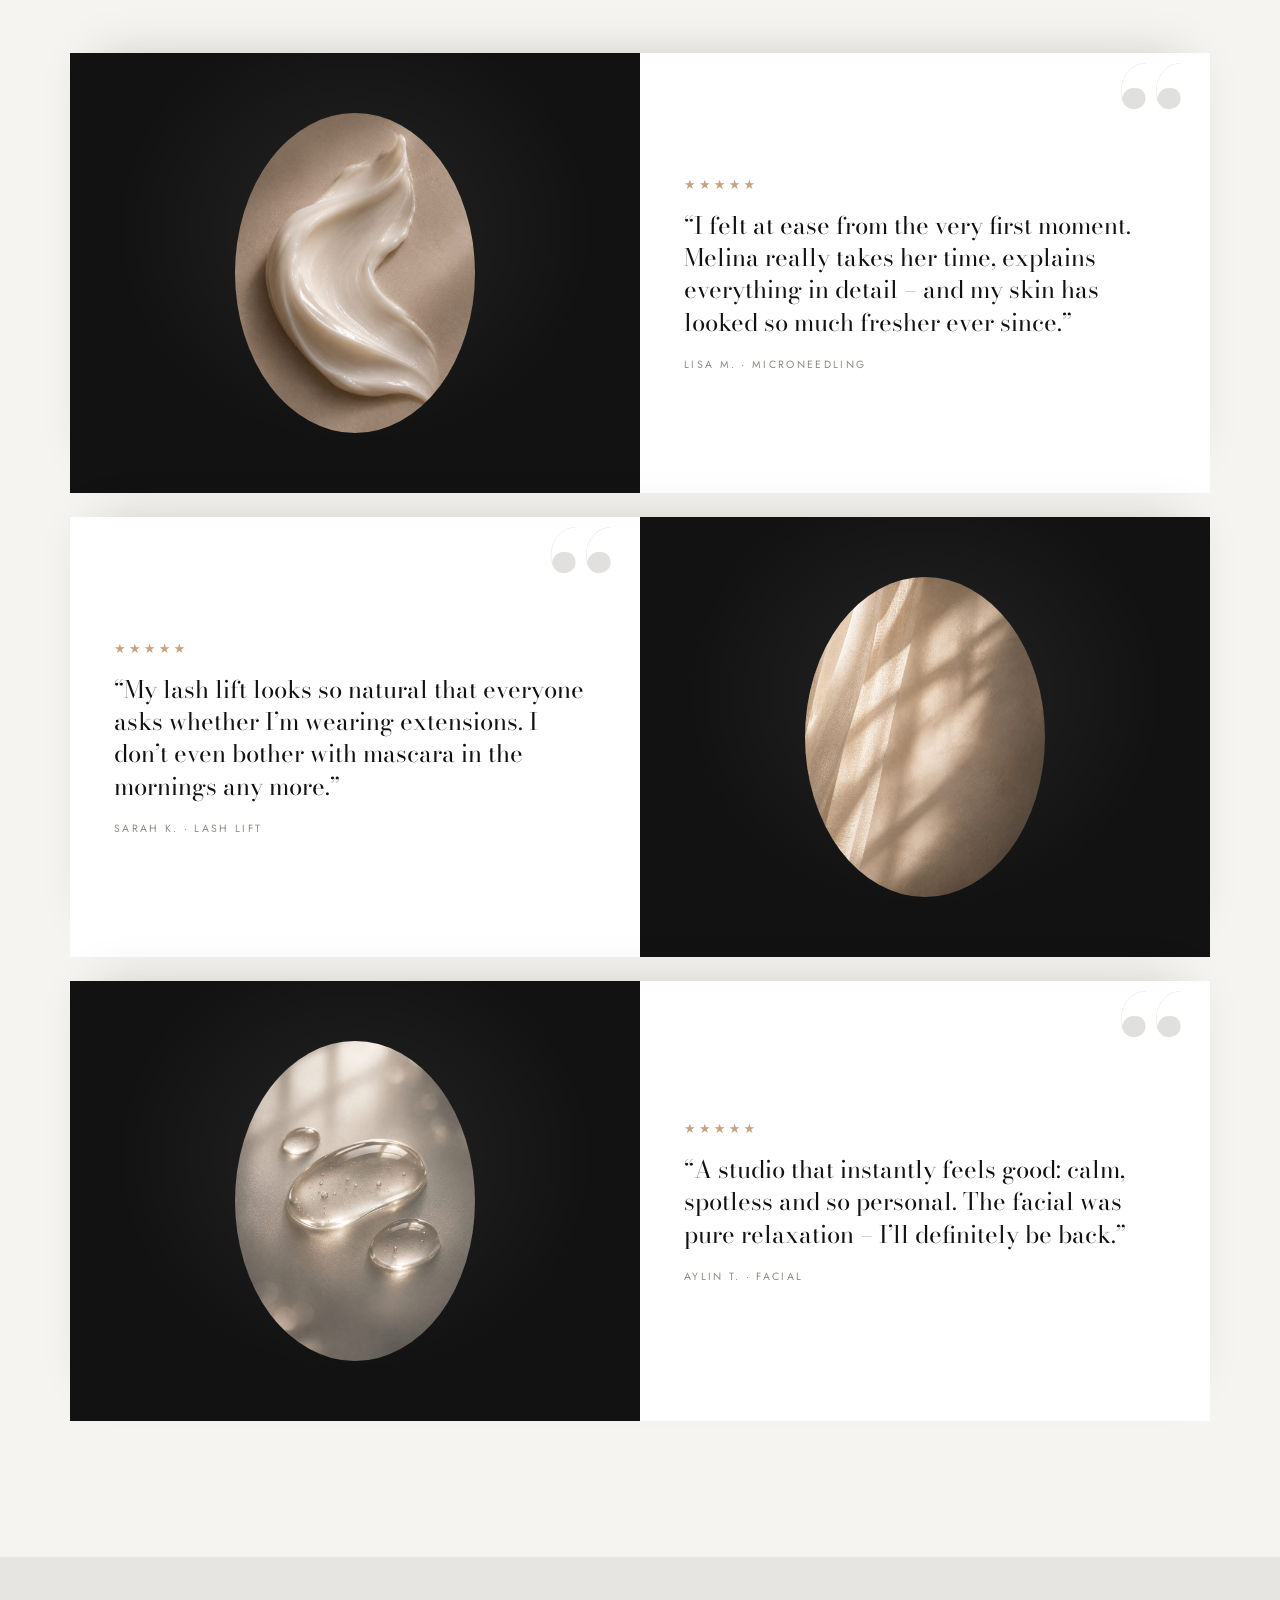
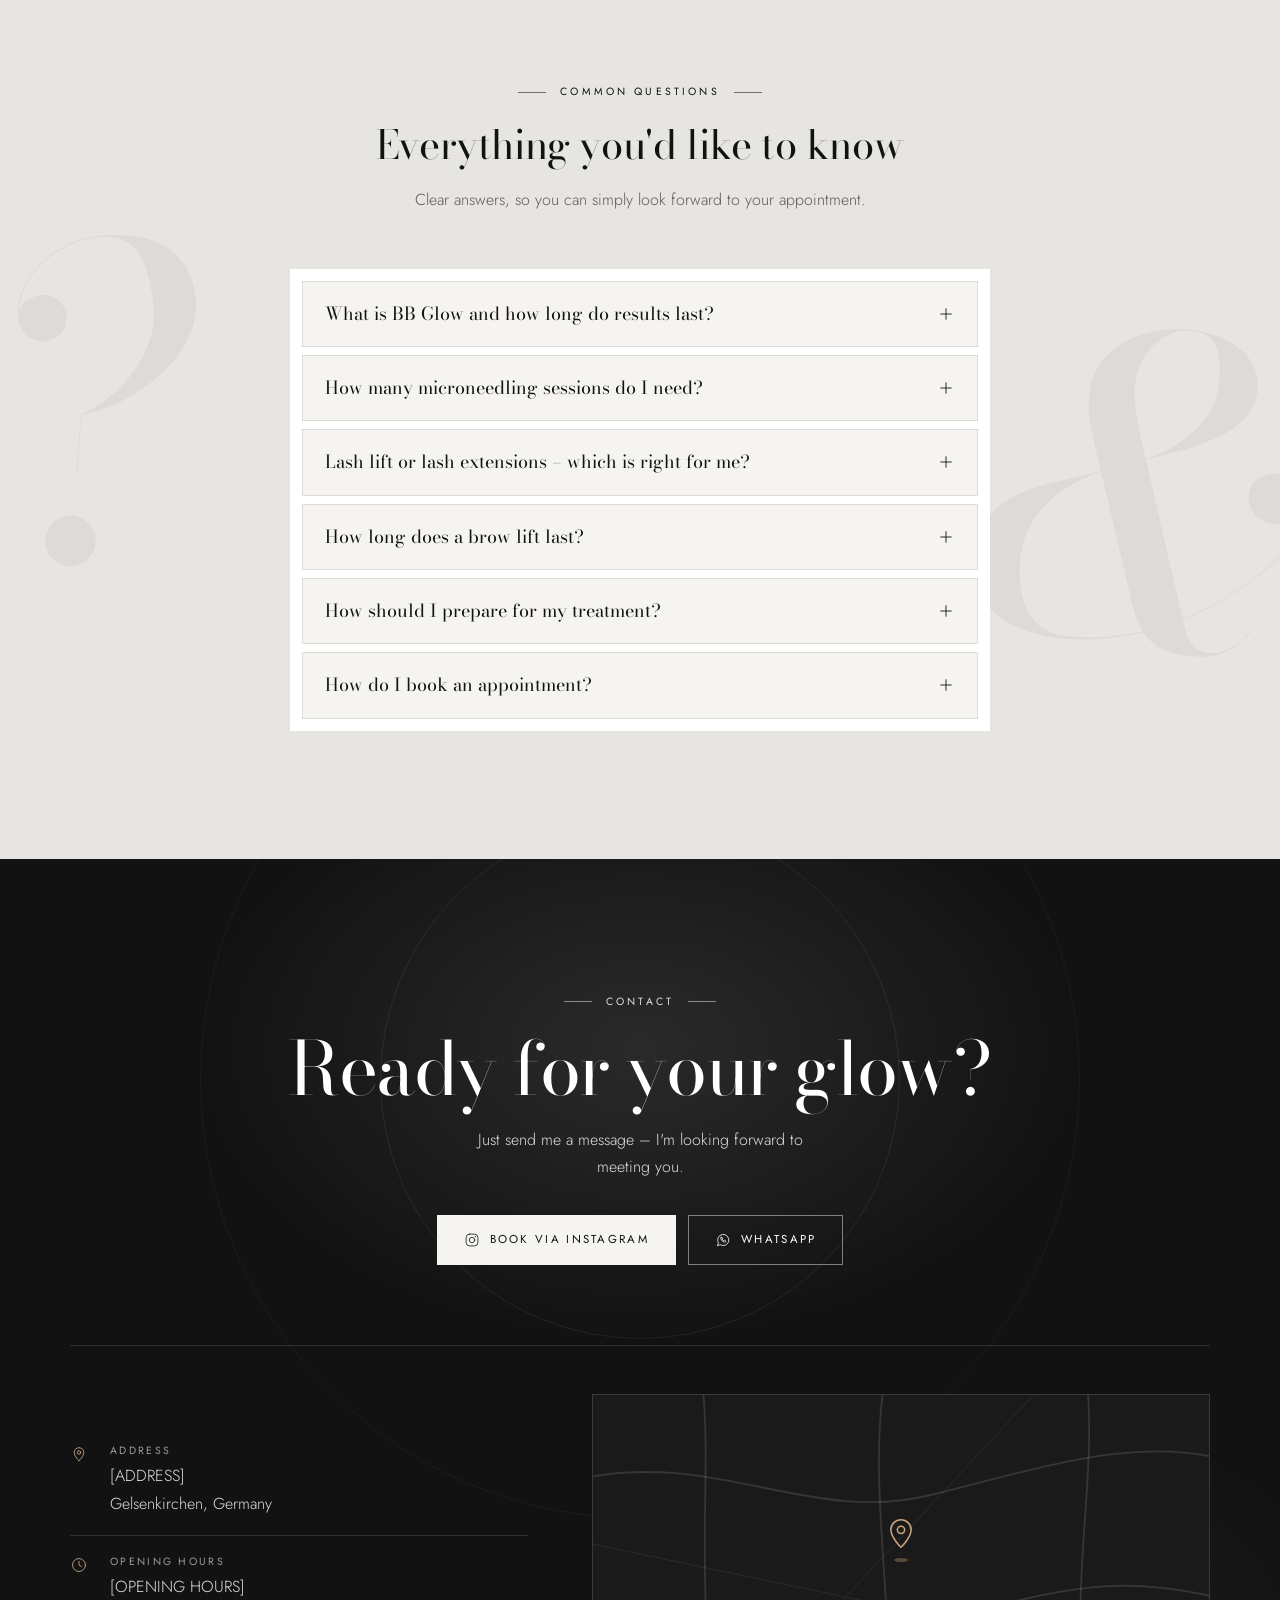
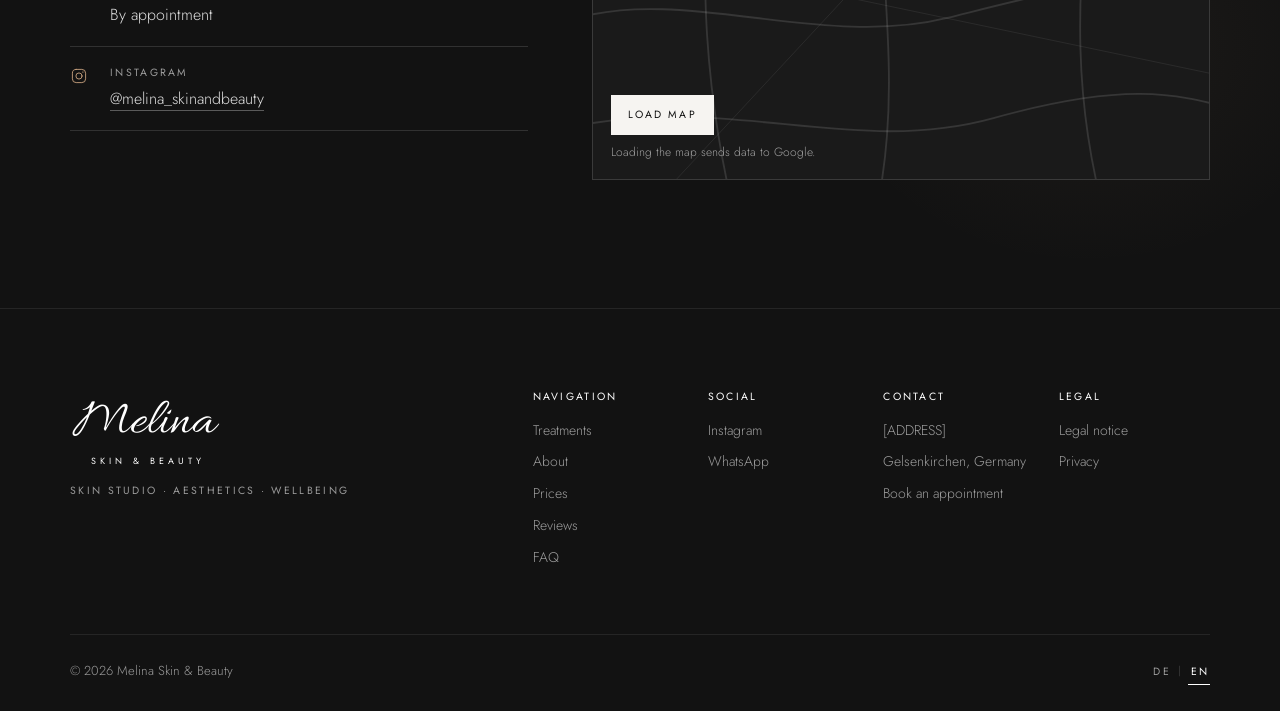
==== commit 3f6378fc: "Calmer treatments carousel, smooth price-list hover - treatments: arrows moved below the cards and c" ====
--- a/index.html
+++ b/index.html
@@ -263,15 +263,11 @@
     <!-- ===================== 4 · BEHANDLUNGEN (horizontal carousel) ===================== -->
     <section class="section section--mist treat" id="behandlungen">
       <div class="container">
-        <div class="sec-head sec-head--split">
+        <div class="sec-head">
           <div>
             <p class="label reveal"><span data-i18n="treat.label">Behandlungen</span></p>
             <h2 class="h2 reveal" style="--d:1" data-i18n="treat.title">Gezielte Pflege für deine Haut</h2>
             <p class="sec-head__text reveal" style="--d:2" data-i18n="treat.text">Von der Gesichtsbehandlung bis zum perfekten Augenaufschlag – jede Behandlung individuell auf dich abgestimmt.</p>
-          </div>
-          <div class="cnav reveal" style="--d:2">
-            <button class="cnav__btn cnav__btn--prev" type="button" data-dir="-1" data-i18n-aria="a11y.prev" aria-label="Zurück"><svg class="ico" aria-hidden="true"><use href="#i-chev"/></svg></button>
-            <button class="cnav__btn" type="button" data-dir="1" data-i18n-aria="a11y.next" aria-label="Weiter"><svg class="ico" aria-hidden="true"><use href="#i-chev"/></svg></button>
           </div>
         </div>
       </div>
@@ -347,12 +343,9 @@
         </ul>
       </div>
 
-      <div class="container treat__foot">
-        <div class="tprogress" aria-hidden="true"><span></span></div>
-        <div class="treat__row">
-          <p class="treat__extra"><svg class="ico" aria-hidden="true"><use href="#i-spark"/></svg><span data-i18n="treat.extra">Außerdem: Make-up für besondere Anlässe</span></p>
-          <a class="btn btn--ink js-book" href="https://ig.me/m/melina_skinandbeauty" target="_blank" rel="noopener" data-i18n="treat.cta">Termin anfragen</a>
-        </div>
+      <div class="container cnav reveal">
+        <button class="cnav__btn cnav__btn--prev" type="button" data-dir="-1" data-i18n-aria="a11y.prev" aria-label="Vorherige Behandlungen"><svg class="ico" aria-hidden="true"><use href="#i-chev"/></svg></button>
+        <button class="cnav__btn" type="button" data-dir="1" data-i18n-aria="a11y.next" aria-label="Weitere Behandlungen"><svg class="ico" aria-hidden="true"><use href="#i-chev"/></svg></button>
       </div>
     </section>
 
--- a/styles.css
+++ b/styles.css
@@ -1129,3 +1129,30 @@
 .tc__body { background: radial-gradient(120% 60% at 90% 100%, rgba(201,162,126,.10), transparent 65%), #1C1A19; }
 .tc__media::after { height: 42%; bottom: -1px; }
 .tc__meta { justify-content: flex-start; gap: 12px; }
+
+/* =========================================================
+   ROUND 7 – arrows below the cards · smooth price-list hover
+   ========================================================= */
+.cnav { justify-content: center; gap: 14px; margin-top: 30px; }
+@media (min-width: 768px) { .cnav { justify-self: auto; } }
+.cnav__btn {
+  width: 54px; height: 54px; border-color: rgba(18,18,18,.35);
+  transition: background-color .45s var(--ease), color .45s var(--ease), border-color .45s var(--ease), opacity .45s var(--ease), transform .45s var(--ease-out);
+}
+.cnav__btn .ico { width: 17px; height: 17px; stroke-width: 1.1; }
+.cnav__btn:hover:not(:disabled) { border-color: var(--ink); transform: translateY(-2px); }
+.cnav__btn:disabled { opacity: .25; }
+.treat .sec-head { margin-bottom: 40px; }
+@media (min-width: 1680px) { .cnav__btn { width: 60px; height: 60px; } }
+
+/* price list: glide instead of jump (the fade-in transition no longer overrides it) */
+.plist li, .plist li:hover { padding-left: 0; }
+.plist__name, .plist__price, .plist__dots {
+  transition: transform .7s var(--ease-out), color .5s var(--ease), border-color .5s var(--ease), opacity .5s var(--ease);
+}
+.plist li:hover .plist__name { transform: translateX(12px); }
+.plist li:hover .plist__price { color: var(--champagne); }
+.plist li:hover .plist__dots { border-bottom-color: rgba(201,162,126,.55); }
+@media (hover: none) { .plist li:hover .plist__name { transform: none; } }
+.tslider { padding-bottom: 48px; }           /* room for the card shadow, no clipped band */
+.cnav { margin-top: 6px; }
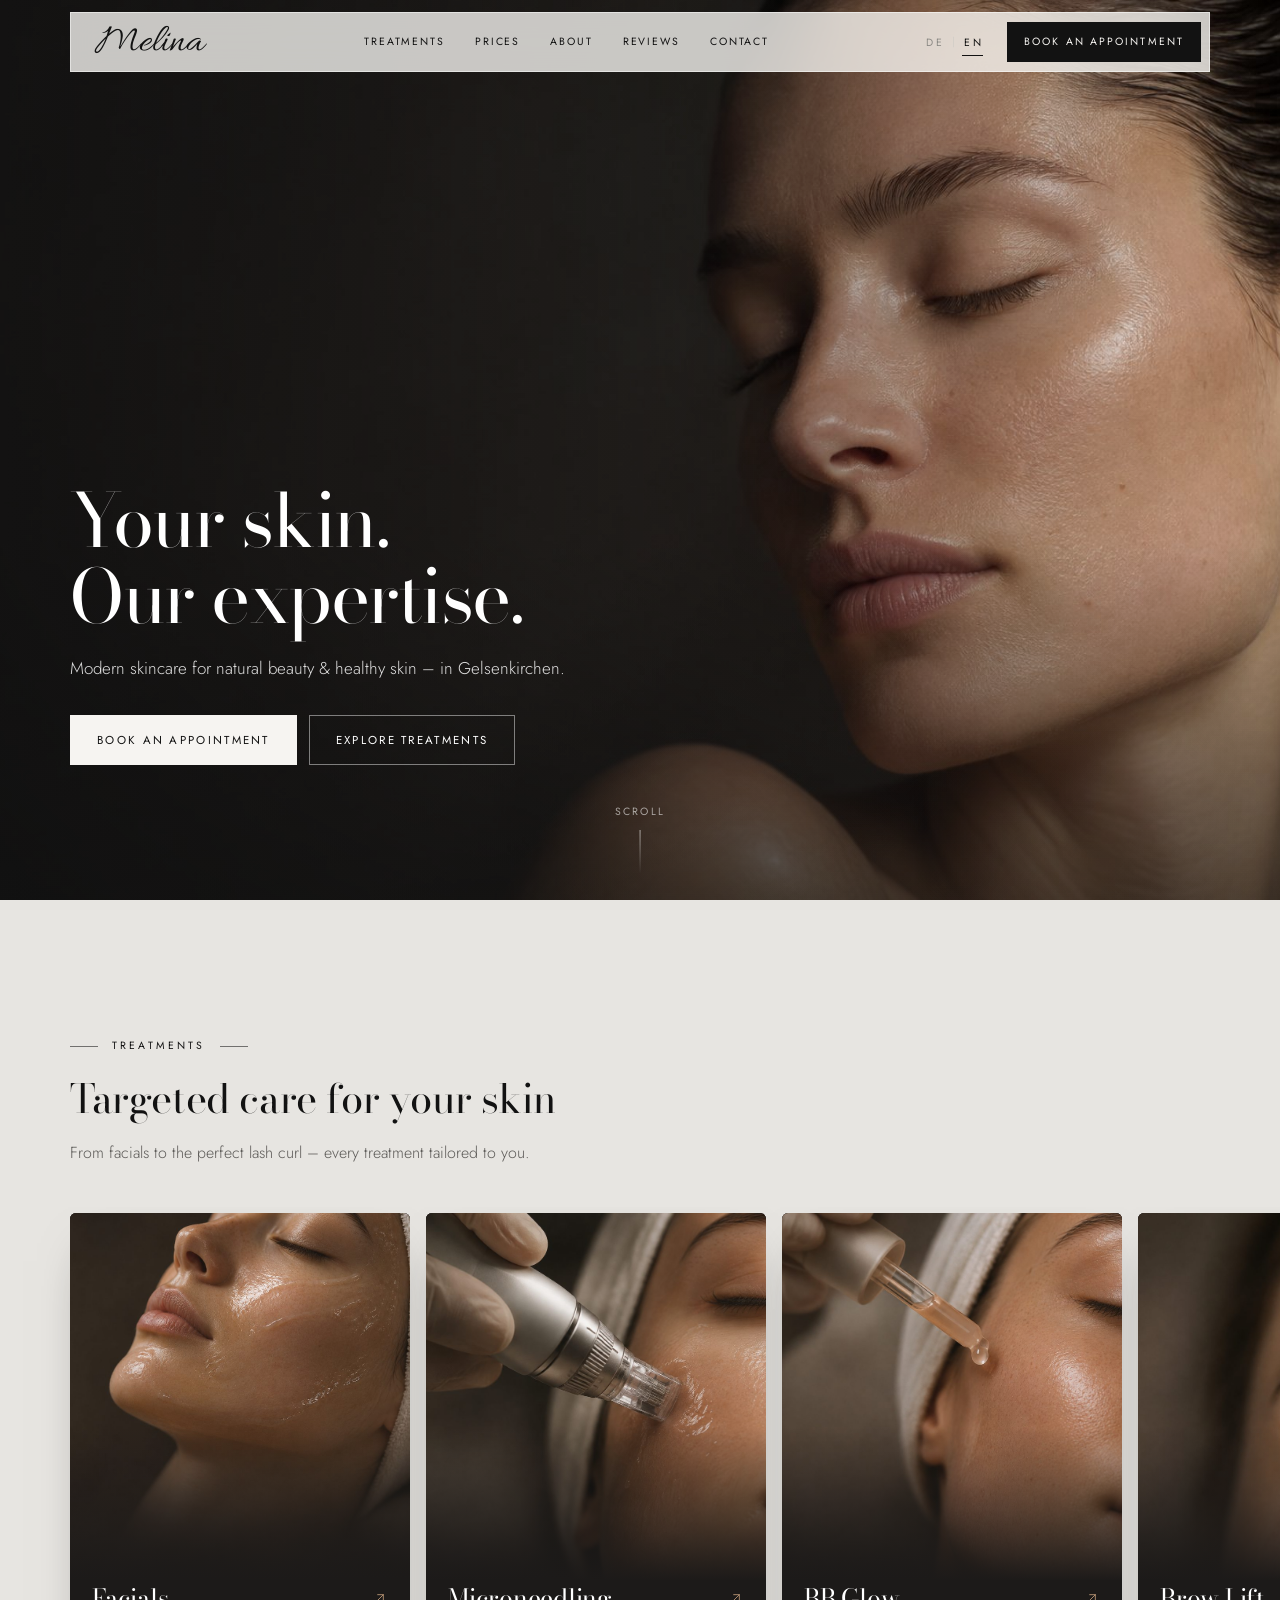
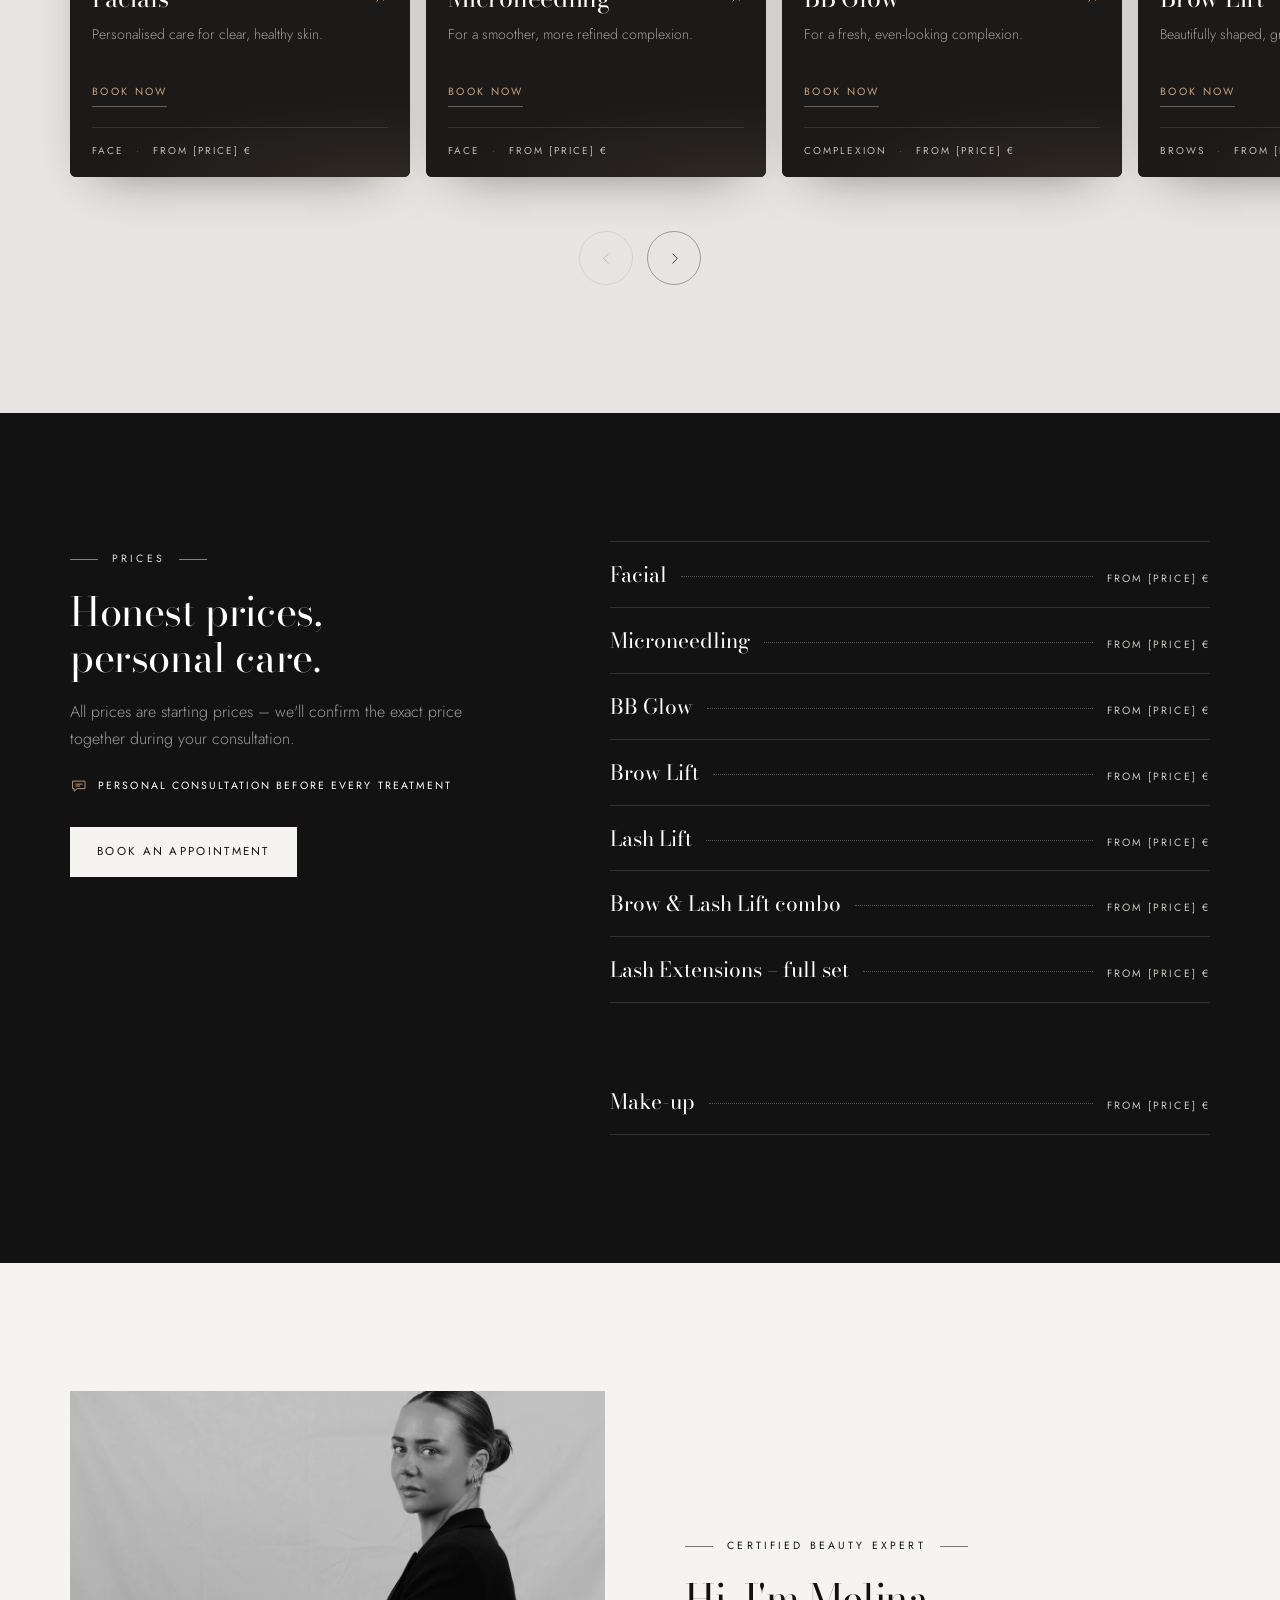
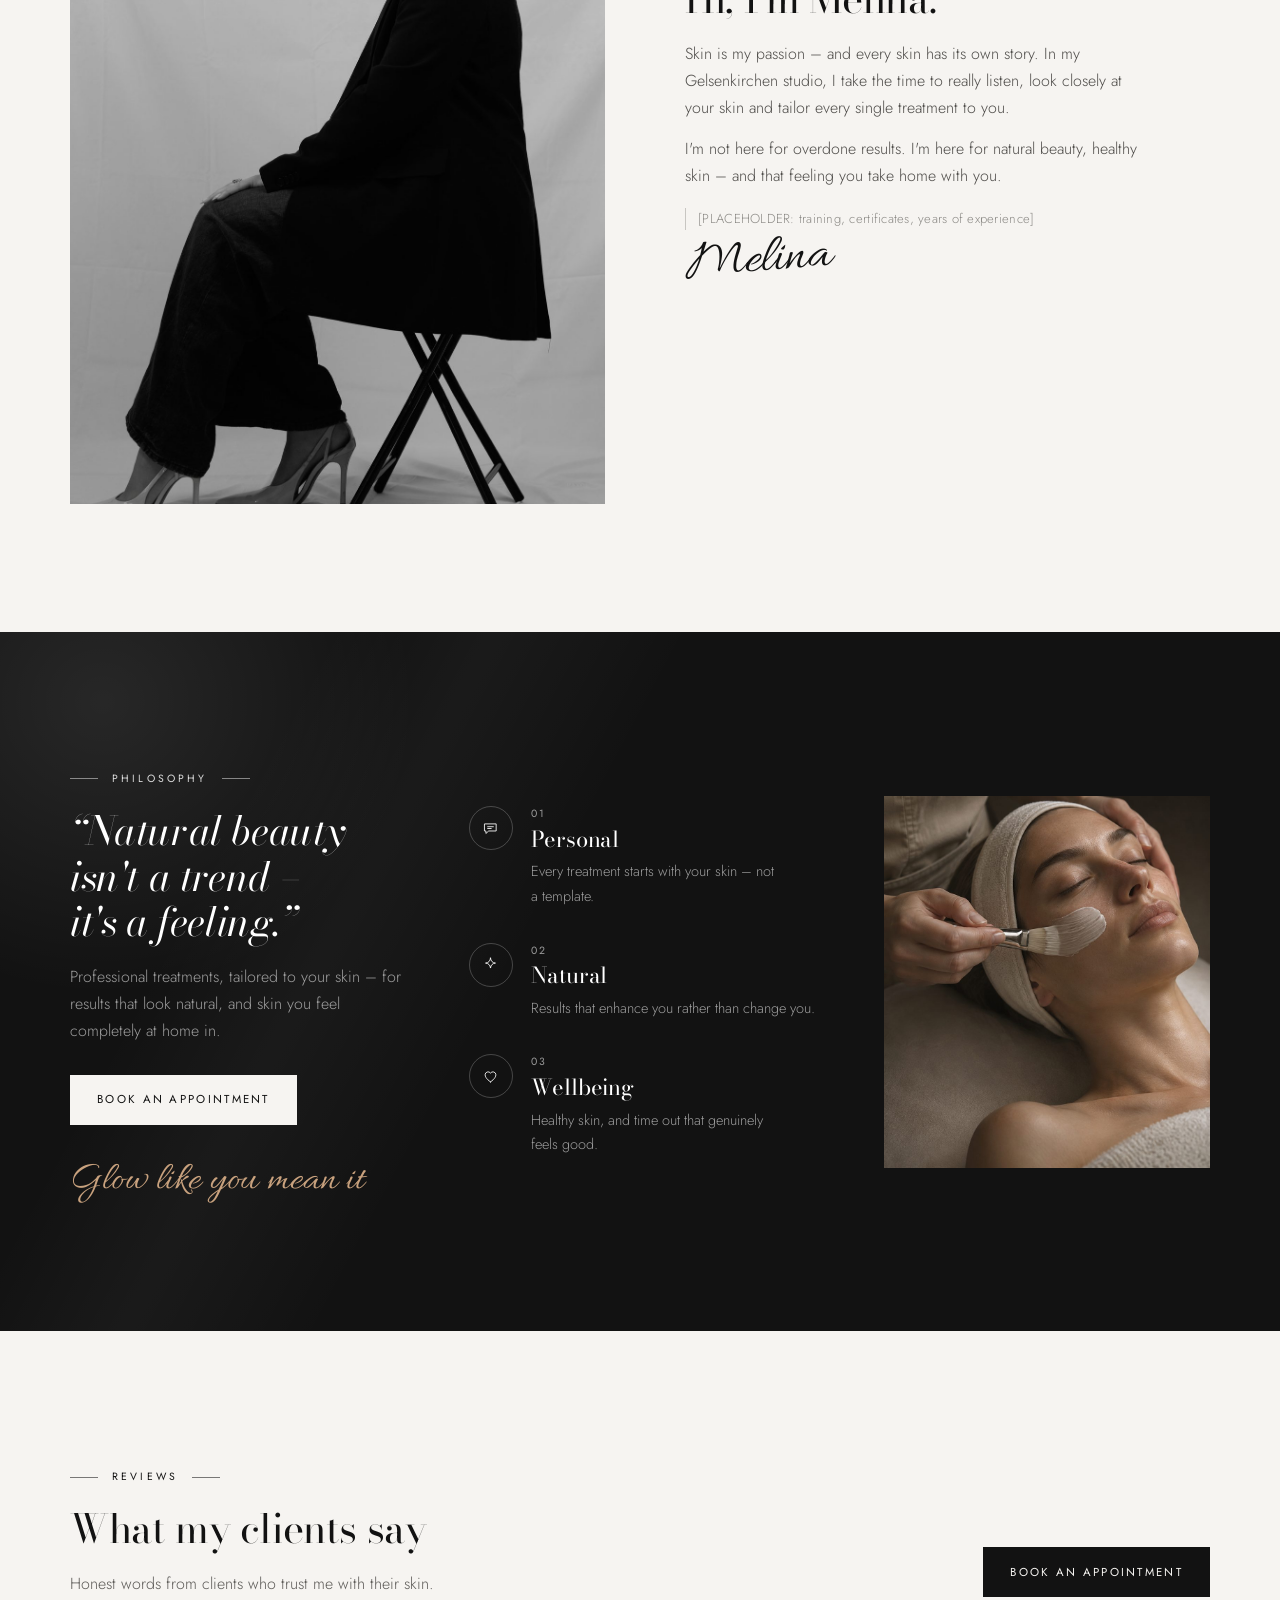
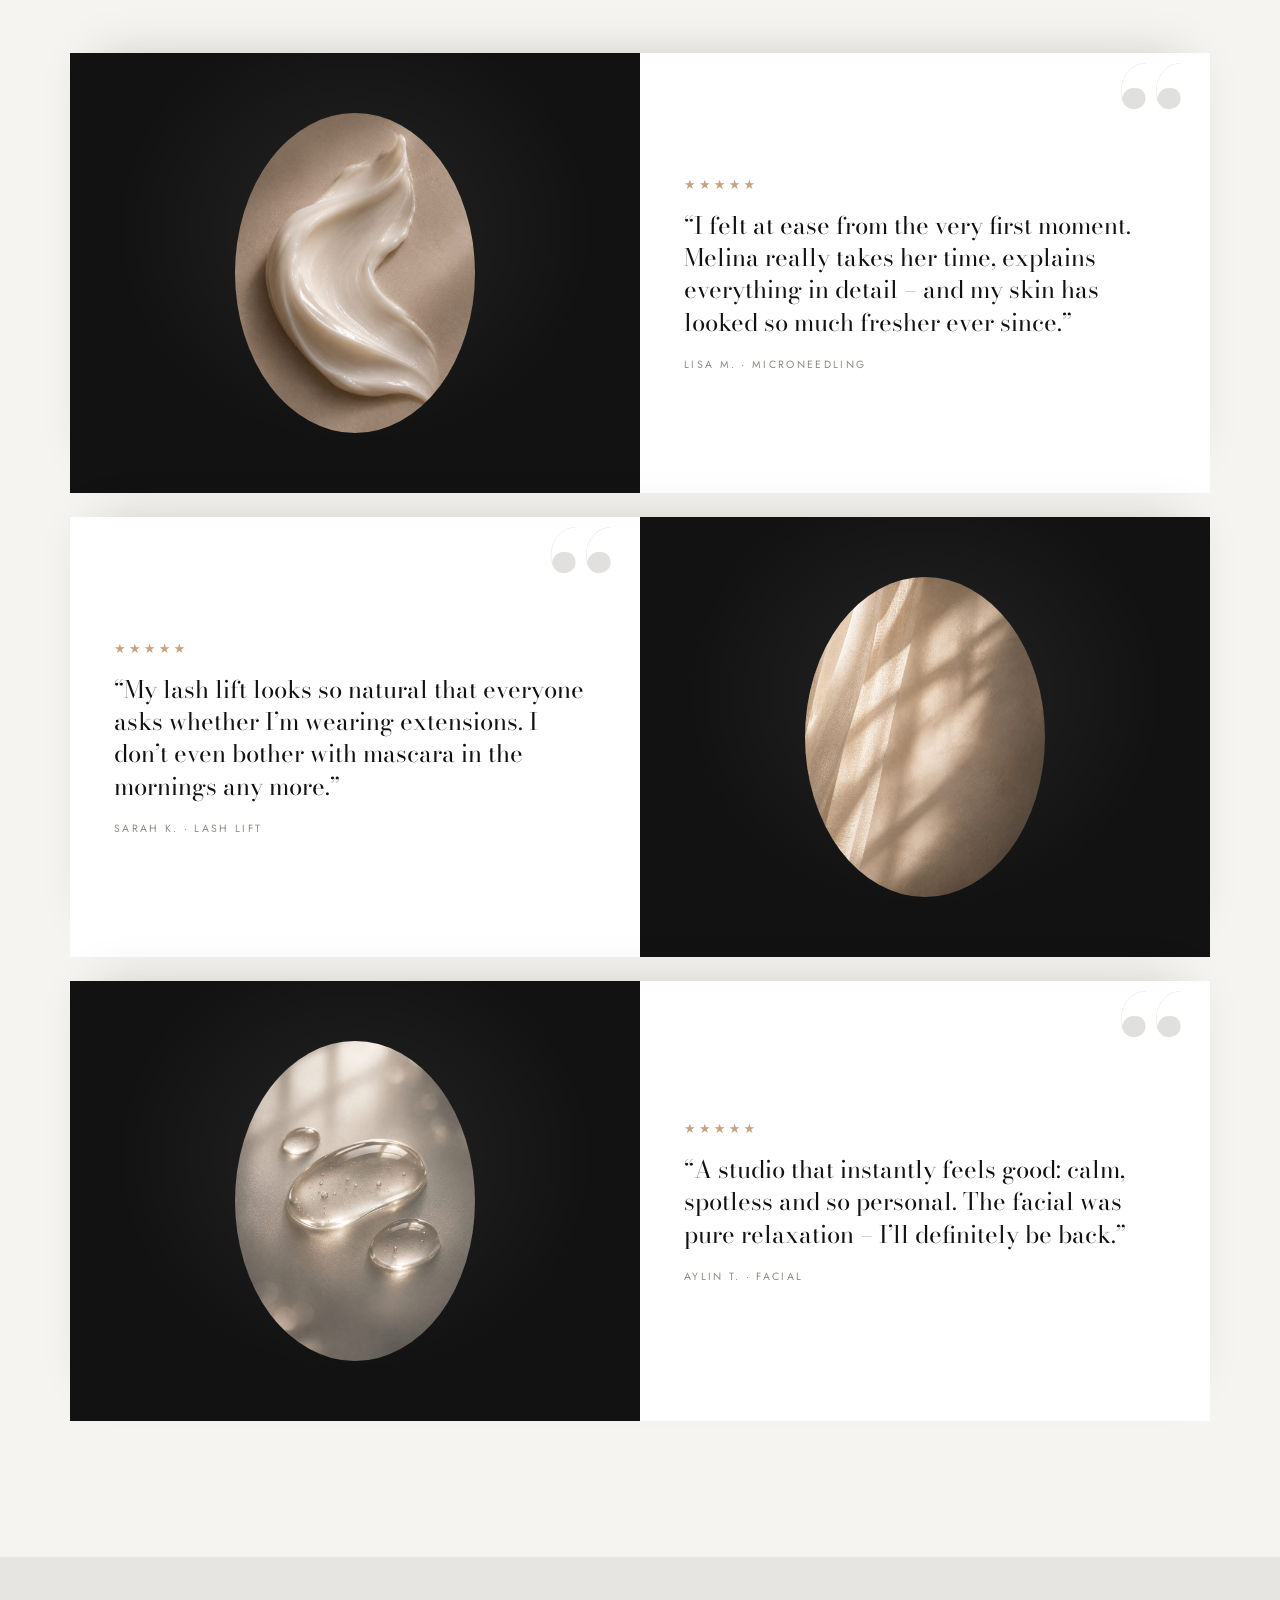
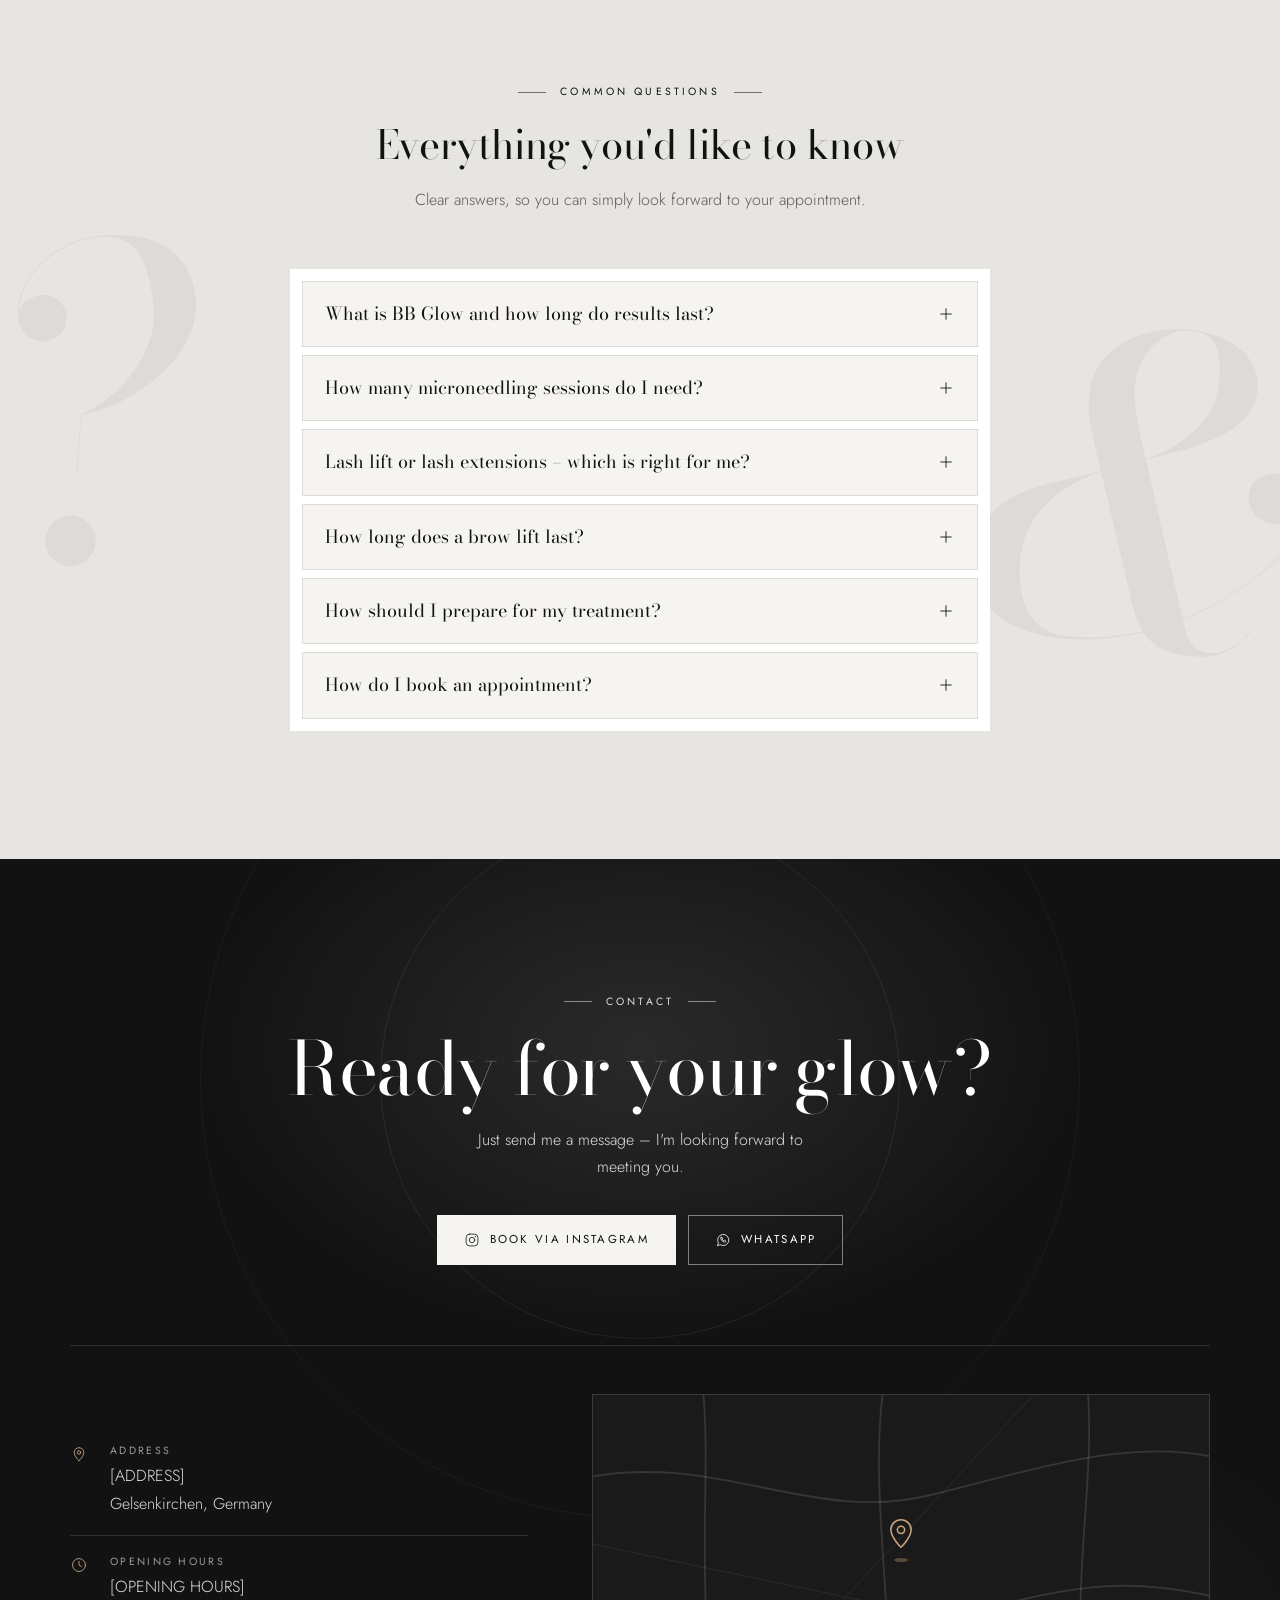
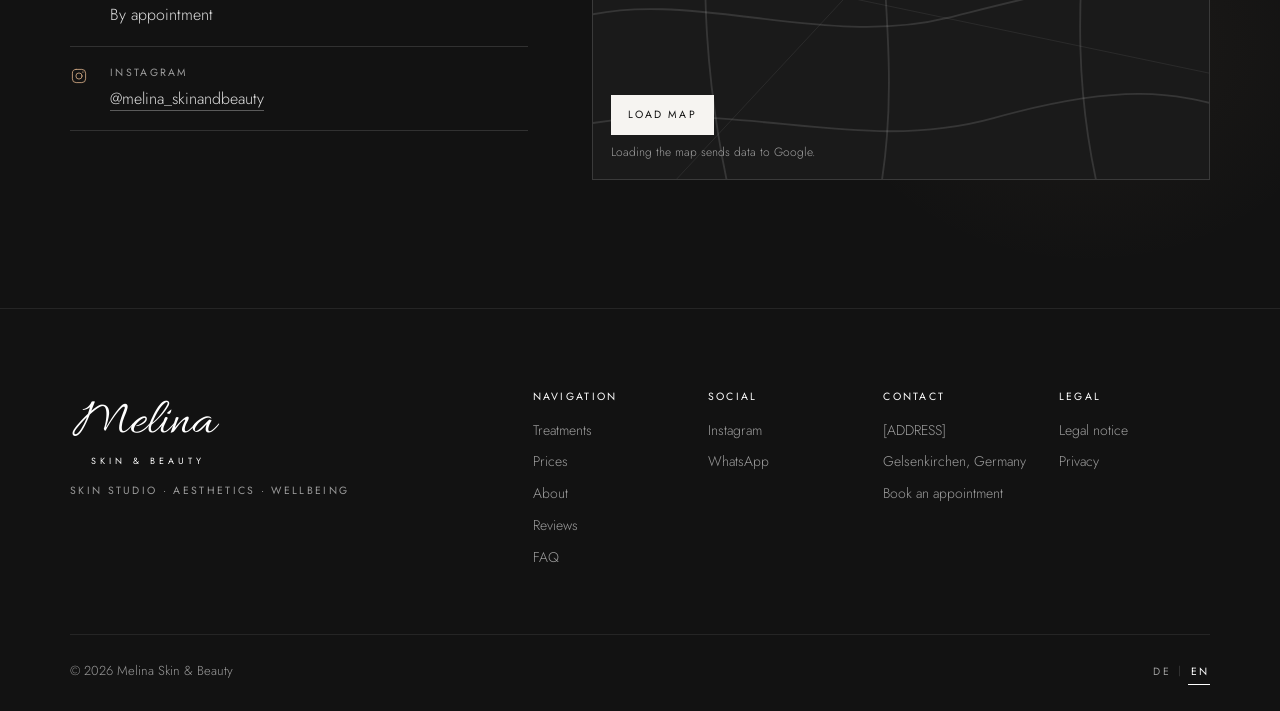
==== commit bde0e61d: "Reorder sections: treatments and prices right after the hero New order: Hero, Treatments, Prices, Ab" ====
--- a/index.html
+++ b/index.html
@@ -108,8 +108,8 @@
 
       <nav class="nav__links" data-i18n-aria="a11y.mainNav" aria-label="Hauptnavigation">
         <a href="#behandlungen" data-i18n="nav.treatments">Behandlungen</a>
+        <a href="#preise" data-i18n="nav.prices">Preise</a>
         <a href="#ueber-mich" data-i18n="nav.about">Über mich</a>
-        <a href="#preise" data-i18n="nav.prices">Preise</a>
         <a href="#bewertungen" data-i18n="nav.reviews">Bewertungen</a>
         <a href="#kontakt" data-i18n="nav.contact">Kontakt</a>
       </nav>
@@ -133,8 +133,8 @@
     <div class="mmenu__inner container">
       <nav class="mmenu__links" data-i18n-aria="a11y.mainNav" aria-label="Hauptnavigation">
         <a href="#behandlungen"><span class="mmenu__num">01</span><span data-i18n="nav.treatments">Behandlungen</span></a>
-        <a href="#ueber-mich"><span class="mmenu__num">02</span><span data-i18n="nav.about">Über mich</span></a>
-        <a href="#preise"><span class="mmenu__num">03</span><span data-i18n="nav.prices">Preise</span></a>
+        <a href="#preise"><span class="mmenu__num">02</span><span data-i18n="nav.prices">Preise</span></a>
+        <a href="#ueber-mich"><span class="mmenu__num">03</span><span data-i18n="nav.about">Über mich</span></a>
         <a href="#bewertungen"><span class="mmenu__num">04</span><span data-i18n="nav.reviews">Bewertungen</span></a>
         <a href="#kontakt"><span class="mmenu__num">05</span><span data-i18n="nav.contact">Kontakt</span></a>
       </nav>
@@ -153,7 +153,7 @@
   </div>
 
   <main id="main">
-    <!-- ===================== 1 · HERO ===================== -->
+    <!-- ===================== HERO ===================== -->
     <section class="hero" id="top">
       <div class="hero__media media media--hero" data-img="hero" data-alt="hero.alt" data-eager>
         <div class="hero__art" aria-hidden="true">
@@ -178,89 +178,12 @@
         </div>
       </div>
 
-      <a class="hero__scroll" href="#ueber-mich" aria-hidden="true" tabindex="-1">
+      <a class="hero__scroll" href="#behandlungen" aria-hidden="true" tabindex="-1">
         <span class="mono" data-i18n="hero.scroll">Scrollen</span><span class="hero__scroll-line"></span>
       </a>
     </section>
 
-    <!-- ===================== 2 · ÜBER MICH (NAVARA: About) ===================== -->
-    <section class="section about" id="ueber-mich">
-      <div class="container about__grid">
-        <div class="about__media reveal">
-          <div class="media media--frame" data-img="about" data-alt="about.alt">
-            <div class="ph">
-              <span class="ph__frame"></span>
-              <svg class="ph__icon" aria-hidden="true"><use href="#i-spark"/></svg>
-              <span class="ph__cap" data-i18n="ph.portrait">Porträt folgt</span>
-            </div>
-          </div>
-        </div>
-        <div class="about__copy">
-          <p class="label reveal"><span data-i18n="about.label">Certified Beauty Expert</span></p>
-          <h2 class="h2 reveal" style="--d:1" data-i18n="about.title">Hi, ich bin Melina.</h2>
-          <p class="reveal" style="--d:2" data-i18n="about.p1">Haut ist meine Leidenschaft – und jede Haut erzählt ihre eigene Geschichte. In meinem Studio in Gelsenkirchen nehme ich mir Zeit für dich: Ich höre zu, schaue mir deine Haut genau an und stimme jede Behandlung individuell auf dich ab.</p>
-          <p class="reveal" style="--d:2" data-i18n="about.p2">Mir geht es nicht um maskenhafte Ergebnisse, sondern um natürliche Schönheit, gesunde Haut und das gute Gefühl, mit dem du nach Hause gehst.</p>
-          <p class="placeholder-text reveal" style="--d:3" data-i18n="about.facts">[PLATZHALTER: Ausbildung, Zertifikate, Jahre Erfahrung]</p>
-          <div class="about__sign reveal" style="--d:3">
-            <span class="hand hand--sign">Melina</span>
-          </div>
-          <a class="btn btn--ink js-book reveal" style="--d:4" href="https://ig.me/m/melina_skinandbeauty" target="_blank" rel="noopener" data-i18n="about.cta">Lerne mich kennen</a>
-        </div>
-      </div>
-    </section>
-
-    <!-- ===================== 3 · PHILOSOPHIE (NAVARA: Benefits, dark) ===================== -->
-    <section class="section section--ink philo" id="philosophie">
-      <div class="philo__sheen" aria-hidden="true"></div>
-      <div class="container philo__grid">
-        <div class="philo__intro">
-          <p class="label label--light reveal"><span data-i18n="philo.label">Philosophie</span></p>
-          <h2 class="h2 philo__quote reveal" style="--d:1" data-i18n="philo.quote">„Natürliche Schönheit ist kein Trend, sondern ein Gefühl.“</h2>
-          <p class="reveal" style="--d:2" data-i18n="philo.text">Professionelle Behandlungen, individuell auf deine Haut abgestimmt – für Ergebnisse, die natürlich aussehen, und eine Haut, in der du dich rundum wohlfühlst.</p>
-          <a class="btn btn--paper reveal" style="--d:3" href="#behandlungen" data-i18n="philo.cta">Behandlung finden</a>
-          <p class="hand philo__hand reveal" style="--d:4">Glow like you mean it</p>
-        </div>
-
-        <ol class="philo__values">
-          <li class="value reveal" style="--d:1">
-            <span class="value__icon"><svg class="ico" aria-hidden="true"><use href="#i-chat"/></svg></span>
-            <div>
-              <span class="mono">01</span>
-              <h3 class="h3" data-i18n="philo.v1.title">Individuell</h3>
-              <p data-i18n="philo.v1.text">Jede Behandlung beginnt mit deiner Haut – nicht mit einem Schema.</p>
-            </div>
-          </li>
-          <li class="value reveal" style="--d:2">
-            <span class="value__icon"><svg class="ico" aria-hidden="true"><use href="#i-spark"/></svg></span>
-            <div>
-              <span class="mono">02</span>
-              <h3 class="h3" data-i18n="philo.v2.title">Natürlich</h3>
-              <p data-i18n="philo.v2.text">Ergebnisse, die dich unterstreichen, statt dich zu verändern.</p>
-            </div>
-          </li>
-          <li class="value reveal" style="--d:3">
-            <span class="value__icon"><svg class="ico" aria-hidden="true"><use href="#i-heart"/></svg></span>
-            <div>
-              <span class="mono">03</span>
-              <h3 class="h3" data-i18n="philo.v3.title">Wohlfühlen</h3>
-              <p data-i18n="philo.v3.text">Gesunde Haut und eine Auszeit, die dir richtig guttut.</p>
-            </div>
-          </li>
-        </ol>
-
-        <div class="philo__media reveal" style="--d:2">
-          <div class="media media--dark" data-img="philosophy" data-alt="philo.alt">
-            <div class="ph ph--dark">
-              <span class="ph__frame"></span>
-              <svg class="ph__icon" aria-hidden="true"><use href="#i-facial"/></svg>
-              <span class="ph__cap" data-i18n="ph.photo">Foto folgt</span>
-            </div>
-          </div>
-        </div>
-      </div>
-    </section>
-
-    <!-- ===================== 4 · BEHANDLUNGEN (horizontal carousel) ===================== -->
+    <!-- ===================== 1 · BEHANDLUNGEN (horizontal carousel) ===================== -->
     <section class="section section--mist treat" id="behandlungen">
       <div class="container">
         <div class="sec-head">
@@ -349,7 +272,7 @@
       </div>
     </section>
 
-    <!-- ===================== 6 · PREISE ===================== -->
+    <!-- ===================== 2 · PREISE ===================== -->
     <section class="section section--ink prices" id="preise">
       <div class="container prices__grid">
         <div class="prices__intro">
@@ -373,7 +296,84 @@
       </div>
     </section>
 
-    <!-- ===================== 8 · BEWERTUNGEN (NAVARA: Testimonials stack) ===================== -->
+    <!-- ===================== 3 · ÜBER MICH (NAVARA: About) ===================== -->
+    <section class="section about" id="ueber-mich">
+      <div class="container about__grid">
+        <div class="about__media reveal">
+          <div class="media media--frame" data-img="about" data-alt="about.alt">
+            <div class="ph">
+              <span class="ph__frame"></span>
+              <svg class="ph__icon" aria-hidden="true"><use href="#i-spark"/></svg>
+              <span class="ph__cap" data-i18n="ph.portrait">Porträt folgt</span>
+            </div>
+          </div>
+        </div>
+        <div class="about__copy">
+          <p class="label reveal"><span data-i18n="about.label">Certified Beauty Expert</span></p>
+          <h2 class="h2 reveal" style="--d:1" data-i18n="about.title">Hi, ich bin Melina.</h2>
+          <p class="reveal" style="--d:2" data-i18n="about.p1">Haut ist meine Leidenschaft – und jede Haut erzählt ihre eigene Geschichte. In meinem Studio in Gelsenkirchen nehme ich mir Zeit für dich: Ich höre zu, schaue mir deine Haut genau an und stimme jede Behandlung individuell auf dich ab.</p>
+          <p class="reveal" style="--d:2" data-i18n="about.p2">Mir geht es nicht um maskenhafte Ergebnisse, sondern um natürliche Schönheit, gesunde Haut und das gute Gefühl, mit dem du nach Hause gehst.</p>
+          <p class="placeholder-text reveal" style="--d:3" data-i18n="about.facts">[PLATZHALTER: Ausbildung, Zertifikate, Jahre Erfahrung]</p>
+          <div class="about__sign reveal" style="--d:3">
+            <span class="hand hand--sign">Melina</span>
+          </div>
+          <a class="btn btn--ink js-book reveal" style="--d:4" href="https://ig.me/m/melina_skinandbeauty" target="_blank" rel="noopener" data-i18n="about.cta">Lerne mich kennen</a>
+        </div>
+      </div>
+    </section>
+
+    <!-- ===================== 4 · PHILOSOPHIE (NAVARA: Benefits, dark) ===================== -->
+    <section class="section section--ink philo" id="philosophie">
+      <div class="philo__sheen" aria-hidden="true"></div>
+      <div class="container philo__grid">
+        <div class="philo__intro">
+          <p class="label label--light reveal"><span data-i18n="philo.label">Philosophie</span></p>
+          <h2 class="h2 philo__quote reveal" style="--d:1" data-i18n="philo.quote">„Natürliche Schönheit ist kein Trend, sondern ein Gefühl.“</h2>
+          <p class="reveal" style="--d:2" data-i18n="philo.text">Professionelle Behandlungen, individuell auf deine Haut abgestimmt – für Ergebnisse, die natürlich aussehen, und eine Haut, in der du dich rundum wohlfühlst.</p>
+          <a class="btn btn--paper js-book reveal" style="--d:3" href="https://ig.me/m/melina_skinandbeauty" target="_blank" rel="noopener" data-i18n="nav.book">Termin anfragen</a>
+          <p class="hand philo__hand reveal" style="--d:4">Glow like you mean it</p>
+        </div>
+
+        <ol class="philo__values">
+          <li class="value reveal" style="--d:1">
+            <span class="value__icon"><svg class="ico" aria-hidden="true"><use href="#i-chat"/></svg></span>
+            <div>
+              <span class="mono">01</span>
+              <h3 class="h3" data-i18n="philo.v1.title">Individuell</h3>
+              <p data-i18n="philo.v1.text">Jede Behandlung beginnt mit deiner Haut – nicht mit einem Schema.</p>
+            </div>
+          </li>
+          <li class="value reveal" style="--d:2">
+            <span class="value__icon"><svg class="ico" aria-hidden="true"><use href="#i-spark"/></svg></span>
+            <div>
+              <span class="mono">02</span>
+              <h3 class="h3" data-i18n="philo.v2.title">Natürlich</h3>
+              <p data-i18n="philo.v2.text">Ergebnisse, die dich unterstreichen, statt dich zu verändern.</p>
+            </div>
+          </li>
+          <li class="value reveal" style="--d:3">
+            <span class="value__icon"><svg class="ico" aria-hidden="true"><use href="#i-heart"/></svg></span>
+            <div>
+              <span class="mono">03</span>
+              <h3 class="h3" data-i18n="philo.v3.title">Wohlfühlen</h3>
+              <p data-i18n="philo.v3.text">Gesunde Haut und eine Auszeit, die dir richtig guttut.</p>
+            </div>
+          </li>
+        </ol>
+
+        <div class="philo__media reveal" style="--d:2">
+          <div class="media media--dark" data-img="philosophy" data-alt="philo.alt">
+            <div class="ph ph--dark">
+              <span class="ph__frame"></span>
+              <svg class="ph__icon" aria-hidden="true"><use href="#i-facial"/></svg>
+              <span class="ph__cap" data-i18n="ph.photo">Foto folgt</span>
+            </div>
+          </div>
+        </div>
+      </div>
+    </section>
+
+    <!-- ===================== 5 · BEWERTUNGEN (NAVARA: Testimonials stack) ===================== -->
     <section class="section reviews" id="bewertungen">
       <div class="container">
         <div class="sec-head sec-head--split">
@@ -427,7 +427,7 @@
       </div>
     </section>
 
-    <!-- ===================== 10 · FAQ ===================== -->
+    <!-- ===================== 6 · FAQ ===================== -->
     <section class="section section--mist faq" id="faq">
       <span class="faq__deco faq__deco--l" aria-hidden="true">?</span>
       <span class="faq__deco faq__deco--r" aria-hidden="true">&amp;</span>
@@ -466,7 +466,7 @@
       </div>
     </section>
 
-    <!-- ===================== 11 · KONTAKT (NAVARA: CTA) ===================== -->
+    <!-- ===================== 7 · KONTAKT (NAVARA: CTA) ===================== -->
     <section class="cta" id="kontakt">
       <div class="cta__bg" aria-hidden="true">
         <span class="cta__glow"></span>
@@ -533,8 +533,8 @@
           <p class="mono footer__h" data-i18n="footer.nav">Navigation</p>
           <ul>
             <li><a href="#behandlungen" data-i18n="nav.treatments">Behandlungen</a></li>
+            <li><a href="#preise" data-i18n="nav.prices">Preise</a></li>
             <li><a href="#ueber-mich" data-i18n="nav.about">Über mich</a></li>
-            <li><a href="#preise" data-i18n="nav.prices">Preise</a></li>
             <li><a href="#bewertungen" data-i18n="nav.reviews">Bewertungen</a></li>
             <li><a href="#faq" data-i18n="nav.faq">FAQ</a></li>
           </ul>
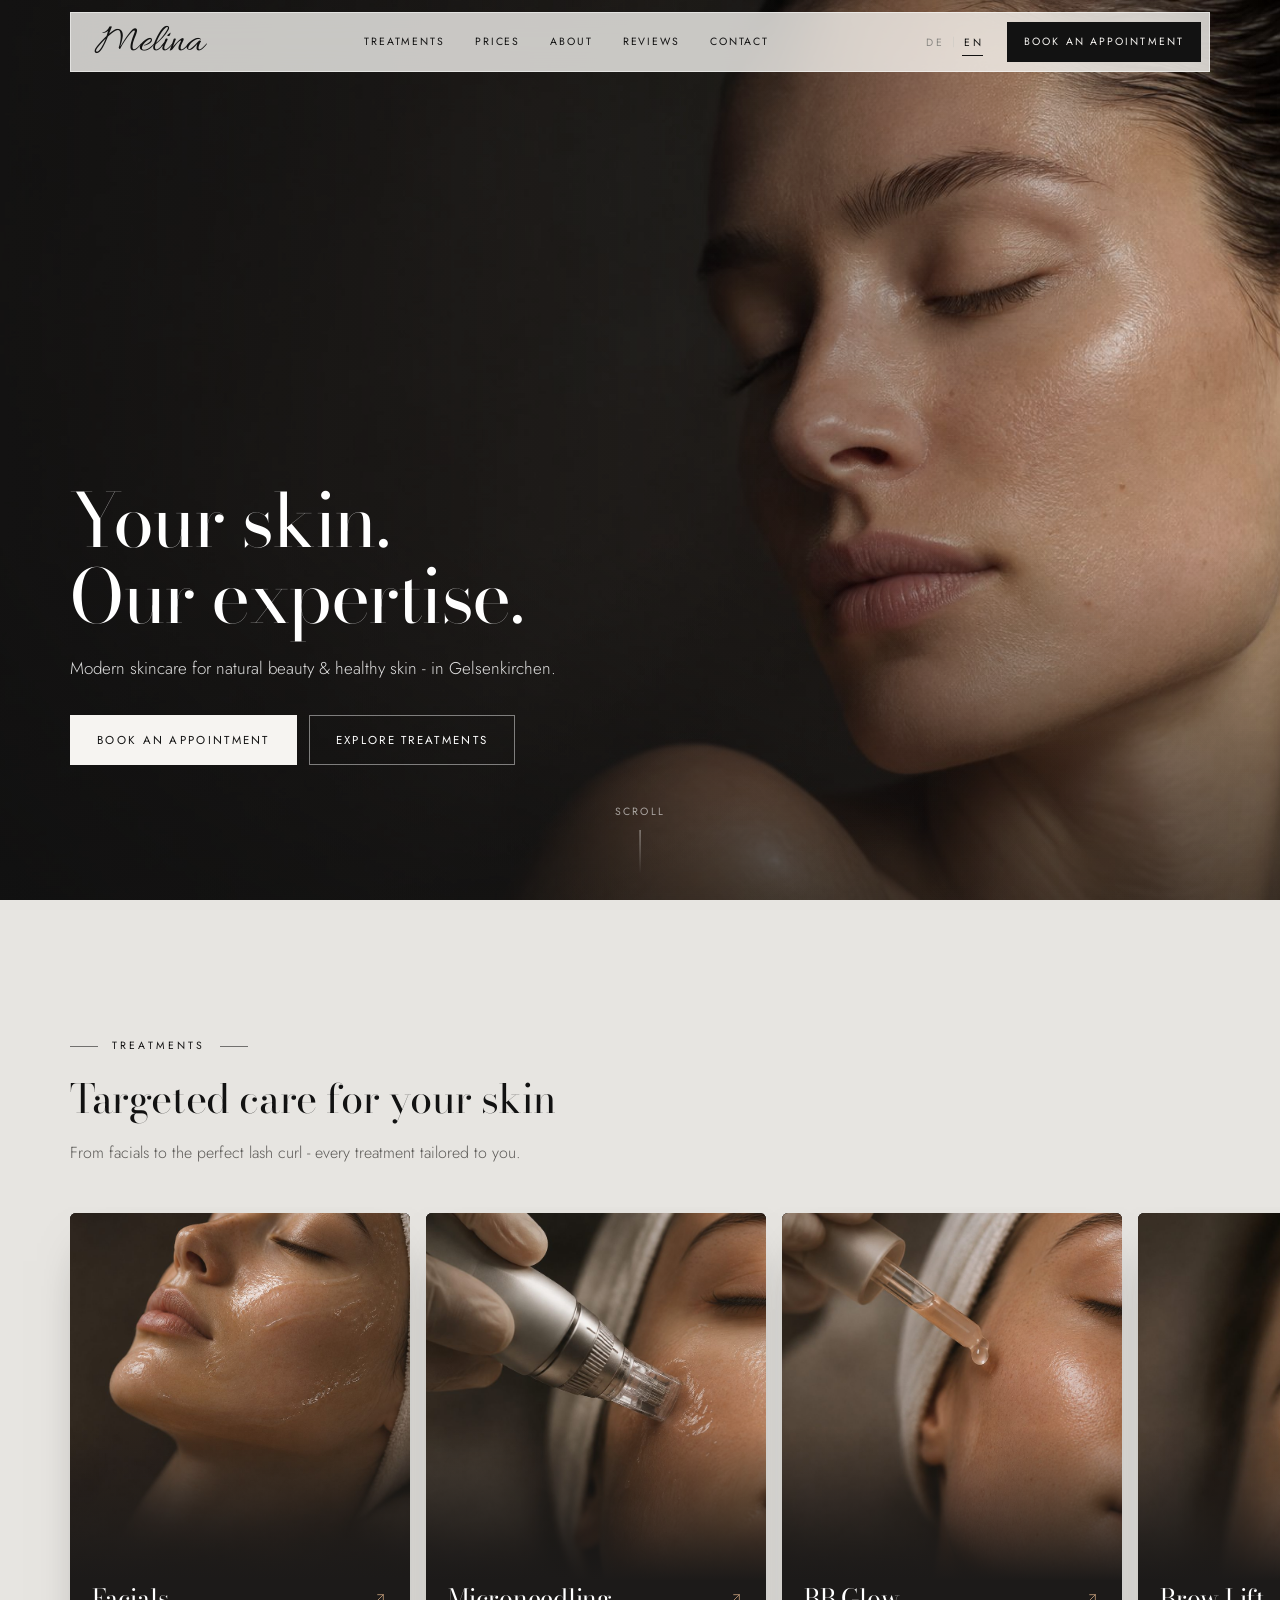
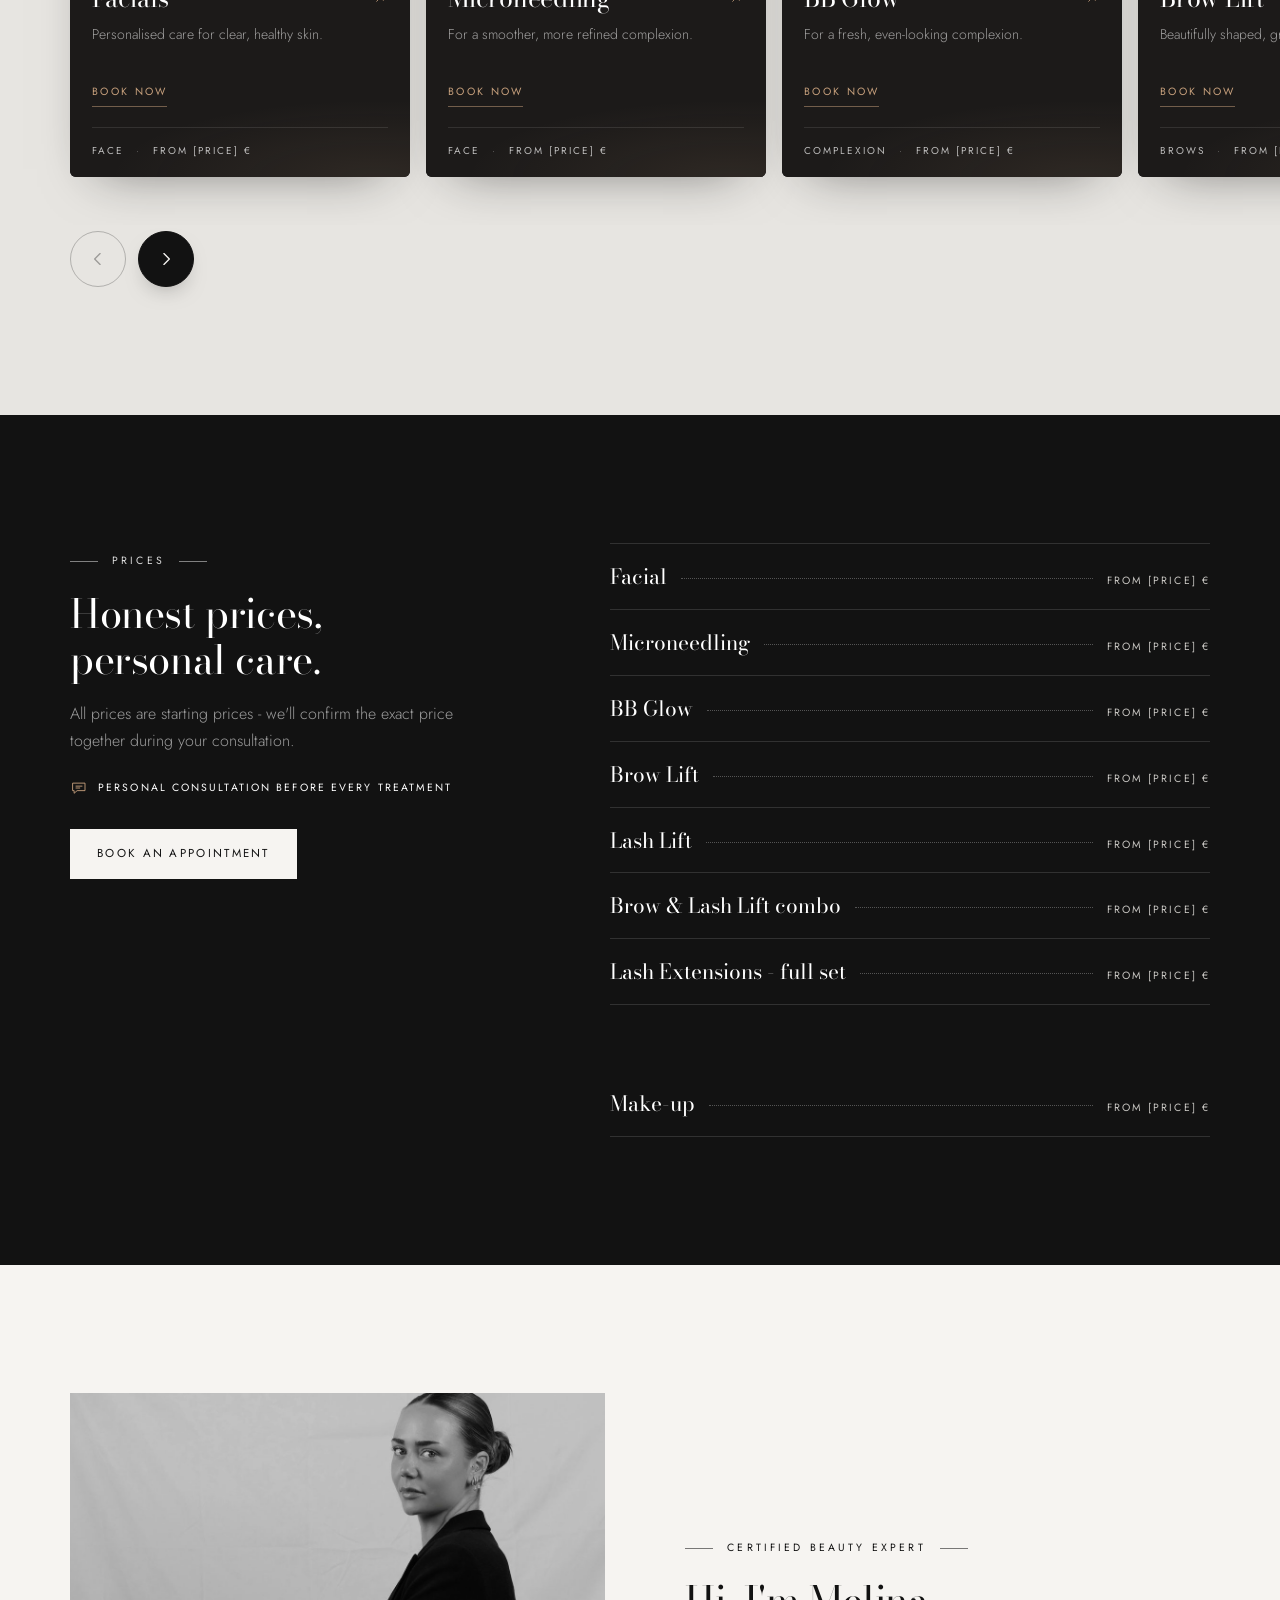
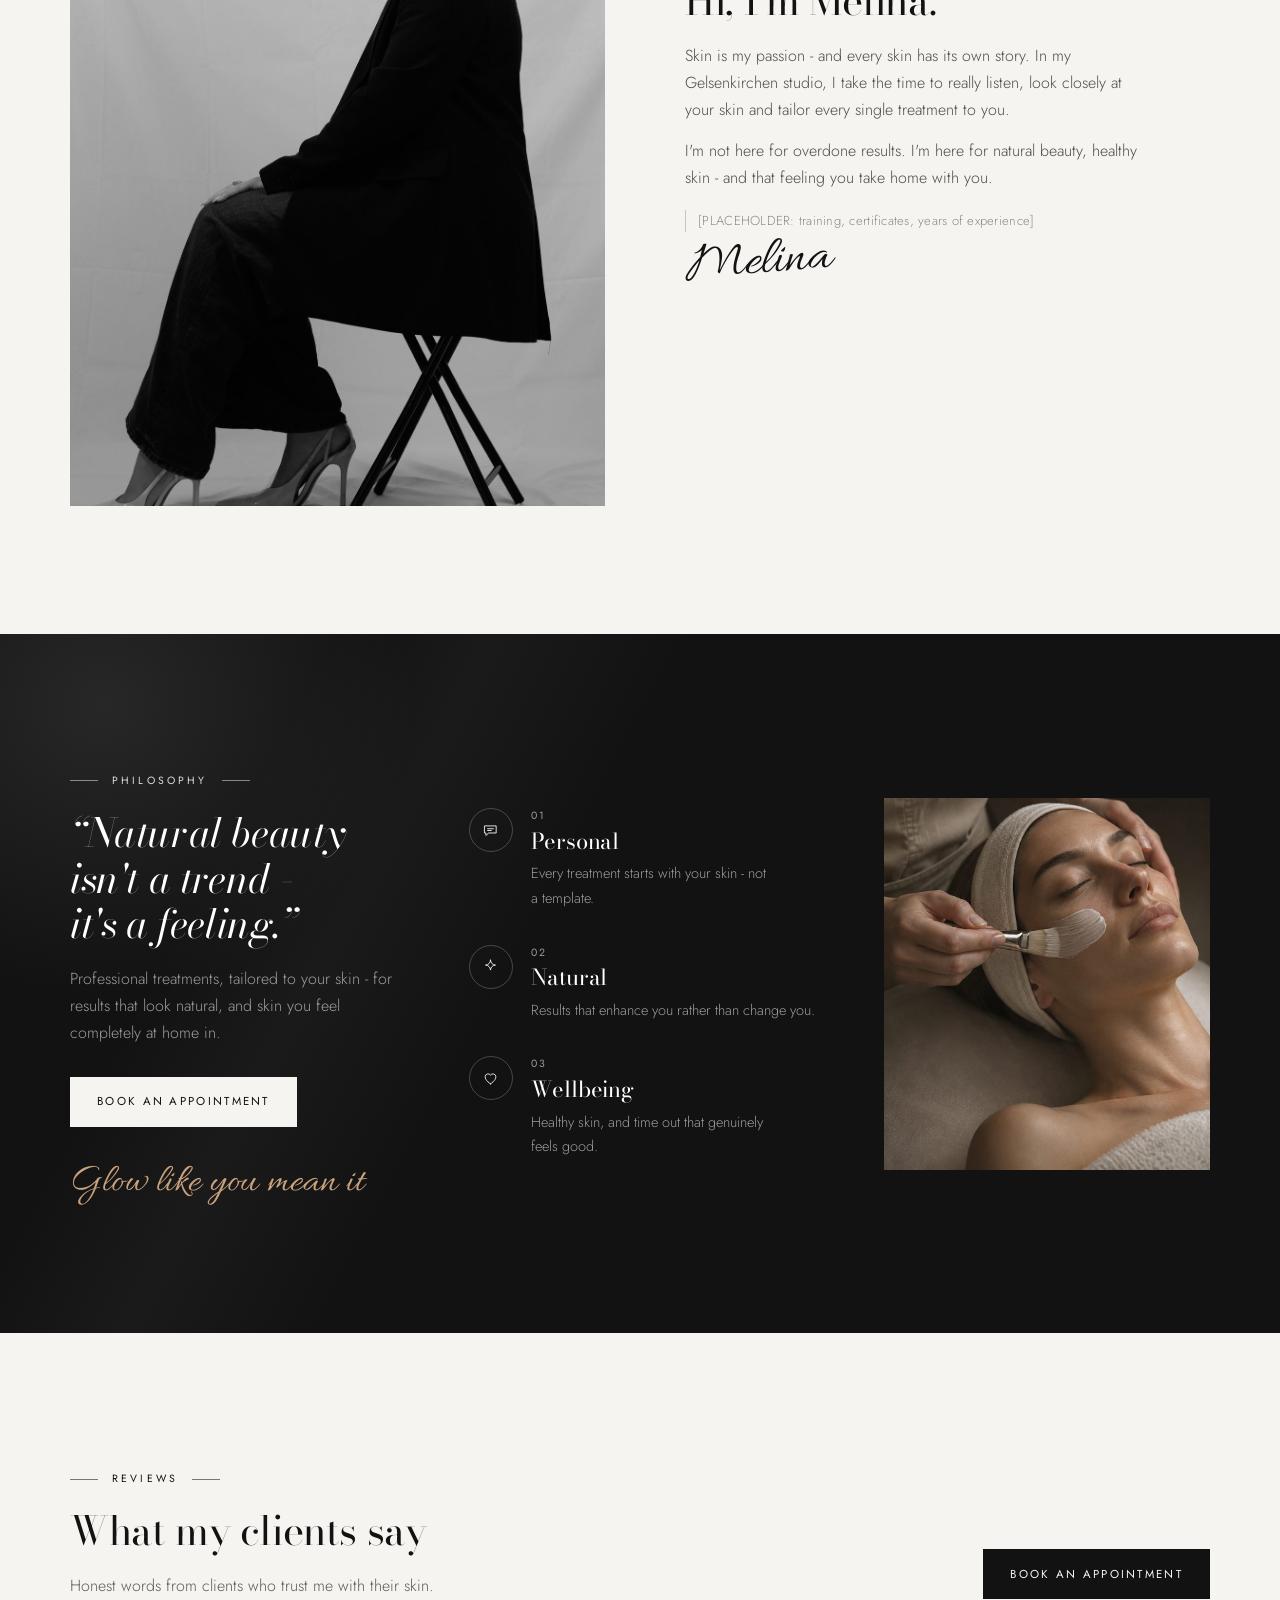
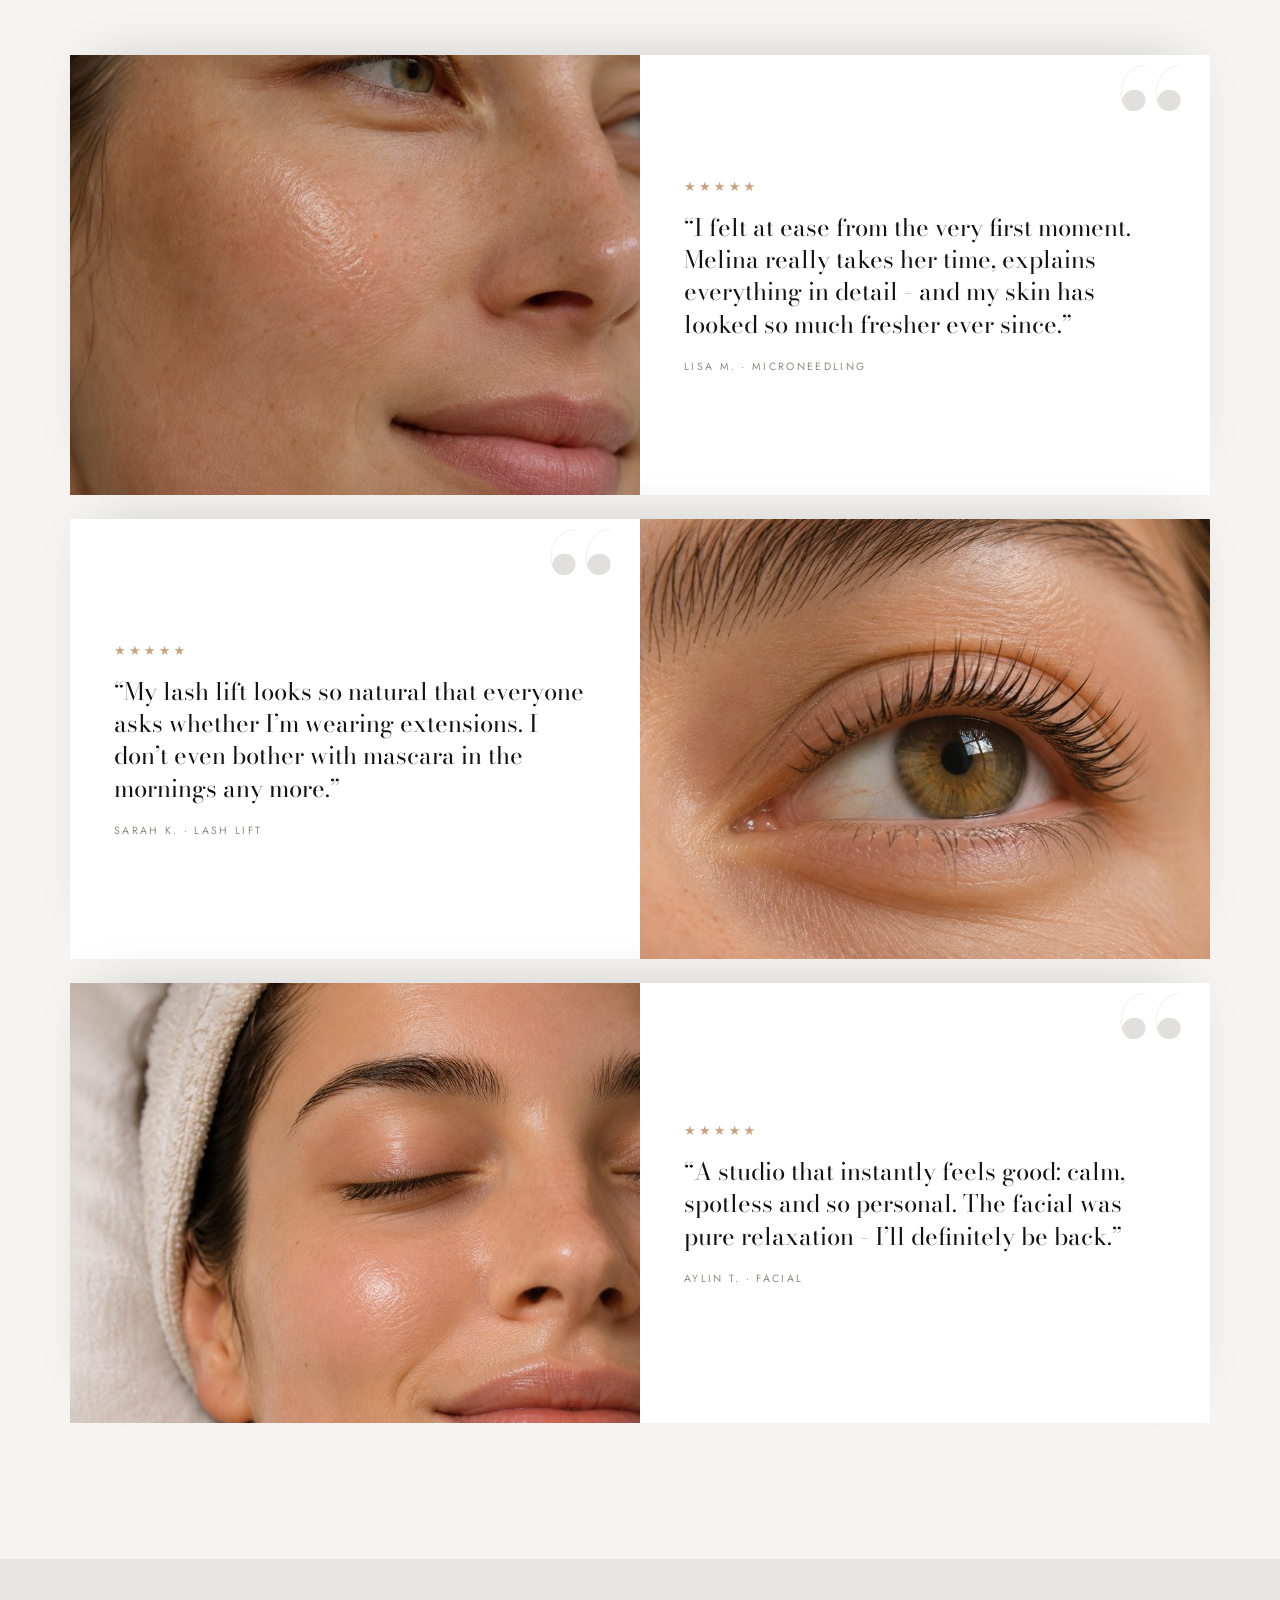
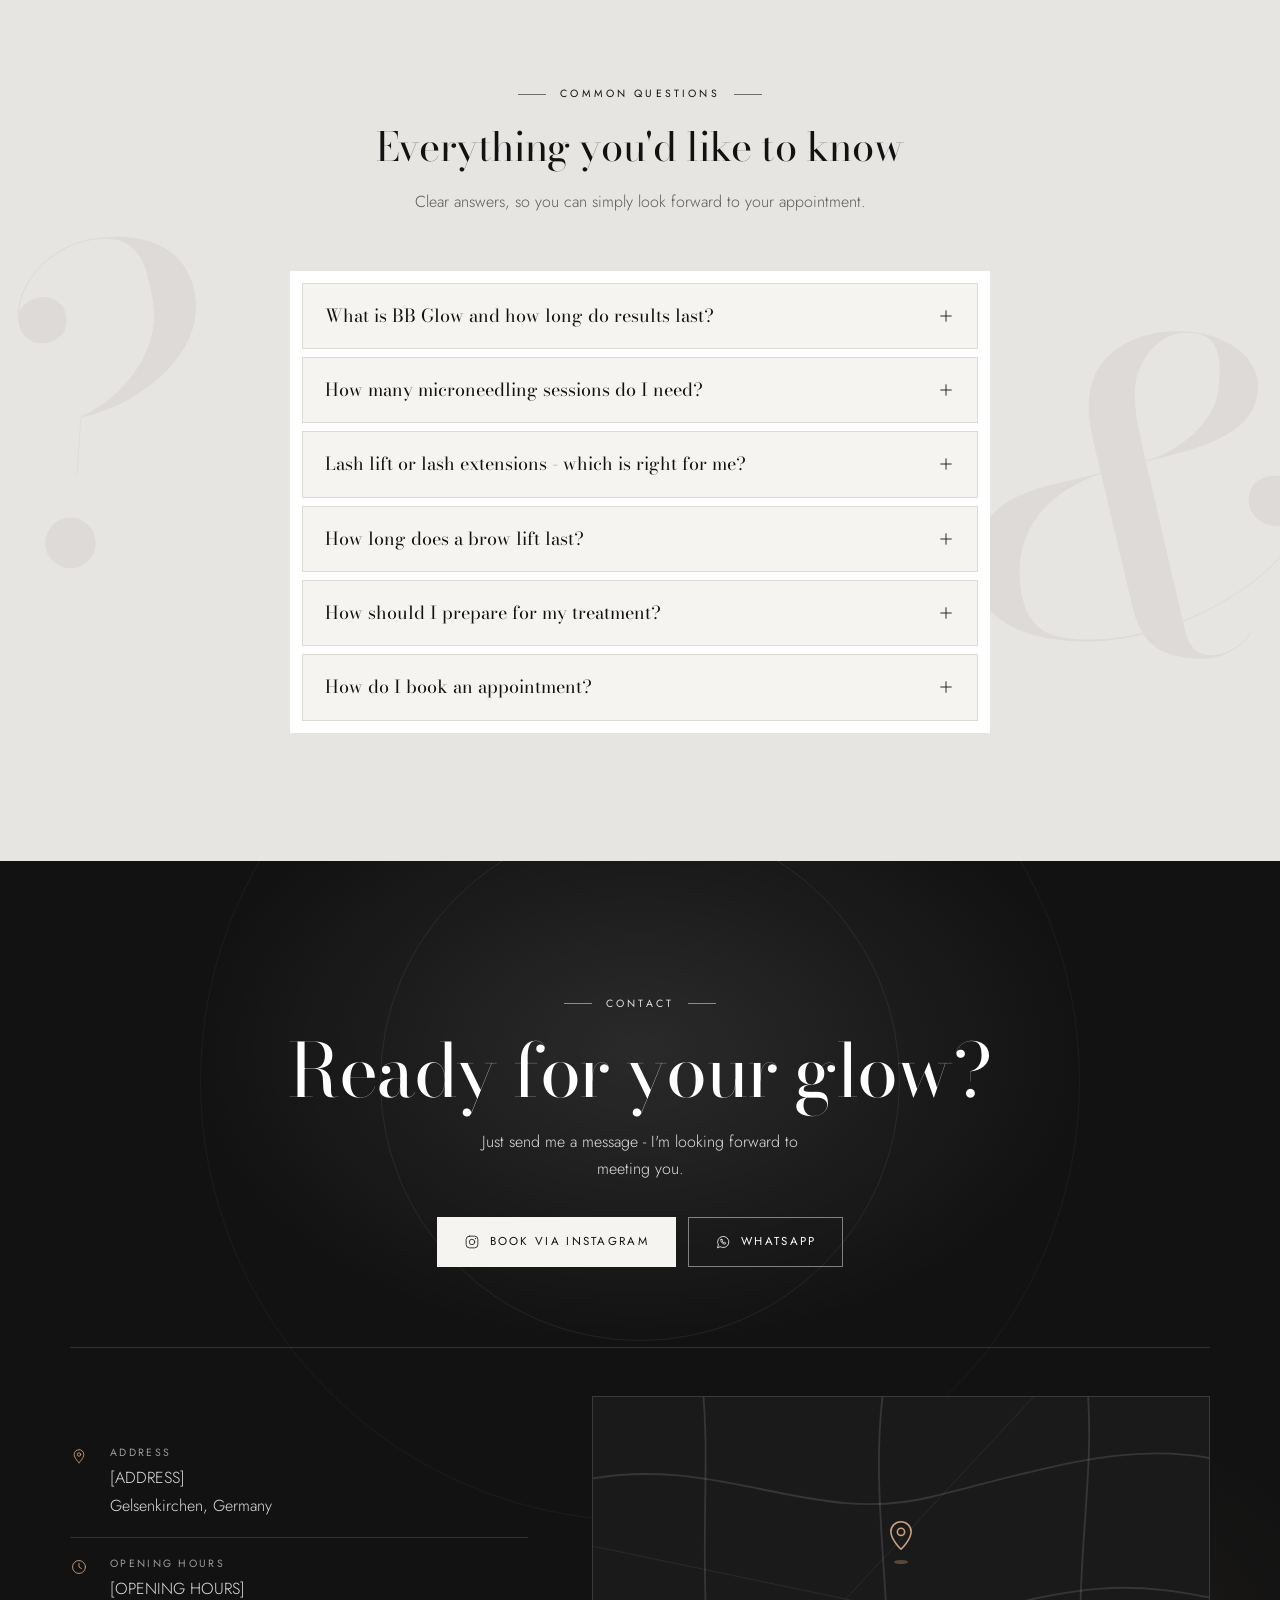
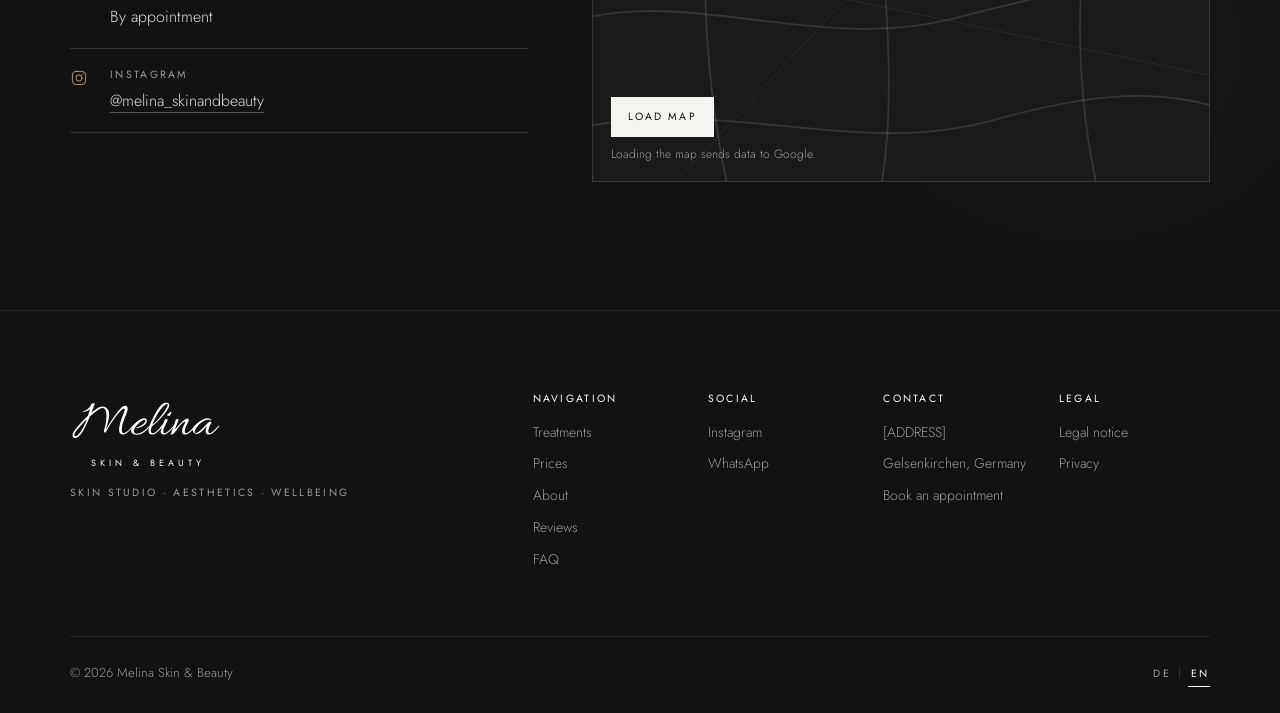
==== commit b84be893: "Left-aligned, more visible carousel arrows; plain hyphens instead of dashes - treatment arrows start" ====
--- a/index.html
+++ b/index.html
@@ -3,11 +3,11 @@
 <head>
   <meta charset="utf-8">
   <meta name="viewport" content="width=device-width, initial-scale=1, viewport-fit=cover">
-  <title>Melina Skin &amp; Beauty | Kosmetikstudio in Gelsenkirchen – Microneedling, BB Glow, Lash &amp; Browlift</title>
-  <meta name="description" content="Dein Kosmetikstudio in Gelsenkirchen: Gesichtsbehandlungen, Microneedling, BB Glow, Brow- &amp; Lashlift und Lash Extensions – individuell und natürlich schön.">
+  <title>Melina Skin &amp; Beauty | Kosmetikstudio in Gelsenkirchen - Microneedling, BB Glow, Lash &amp; Browlift</title>
+  <meta name="description" content="Dein Kosmetikstudio in Gelsenkirchen: Gesichtsbehandlungen, Microneedling, BB Glow, Brow- &amp; Lashlift und Lash Extensions - individuell und natürlich schön.">
   <meta name="theme-color" content="#121212">
 
-  <!-- [DOMAIN] – replace https://www.melina-skinandbeauty.de with the real domain -->
+  <!-- [DOMAIN] - replace https://www.melina-skinandbeauty.de with the real domain -->
   <link rel="canonical" href="https://www.melina-skinandbeauty.de/">
   <link rel="alternate" hreflang="de" href="https://www.melina-skinandbeauty.de/">
   <link rel="alternate" hreflang="en" href="https://www.melina-skinandbeauty.de/?lang=en">
@@ -16,8 +16,8 @@
   <!-- Open Graph -->
   <meta property="og:type" content="website">
   <meta property="og:site_name" content="Melina Skin &amp; Beauty">
-  <meta property="og:title" content="Melina Skin &amp; Beauty | Kosmetikstudio in Gelsenkirchen – Microneedling, BB Glow, Lash &amp; Browlift">
-  <meta property="og:description" content="Dein Kosmetikstudio in Gelsenkirchen: Gesichtsbehandlungen, Microneedling, BB Glow, Brow- &amp; Lashlift und Lash Extensions – individuell und natürlich schön.">
+  <meta property="og:title" content="Melina Skin &amp; Beauty | Kosmetikstudio in Gelsenkirchen - Microneedling, BB Glow, Lash &amp; Browlift">
+  <meta property="og:description" content="Dein Kosmetikstudio in Gelsenkirchen: Gesichtsbehandlungen, Microneedling, BB Glow, Brow- &amp; Lashlift und Lash Extensions - individuell und natürlich schön.">
   <meta property="og:url" content="https://www.melina-skinandbeauty.de/">
   <meta property="og:image" content="https://www.melina-skinandbeauty.de/images/og-image.png">
   <meta property="og:image:width" content="1200">
@@ -102,7 +102,7 @@
   <!-- ===================== NAVIGATION ===================== -->
   <header class="nav" id="nav">
     <div class="nav__bar container">
-      <a class="logo logo--nav" href="#top" data-i18n-aria="a11y.home" aria-label="Melina Skin &amp; Beauty – zur Startseite">
+      <a class="logo logo--nav" href="#top" data-i18n-aria="a11y.home" aria-label="Melina Skin &amp; Beauty - zur Startseite">
         <span class="logo__script">Melina</span>
       </a>
 
@@ -170,7 +170,7 @@
       <div class="hero__content container">
         <div class="hero__copy">
           <h1 class="hero__title hero__in" style="--d:1" data-i18n-html="hero.title">Deine Haut.<br>Unsere Expertise.</h1>
-          <p class="hero__sub hero__in" style="--d:2" data-i18n="hero.sub">Moderne Kosmetik für natürliche Schönheit &amp; gesunde Haut – in Gelsenkirchen.</p>
+          <p class="hero__sub hero__in" style="--d:2" data-i18n="hero.sub">Moderne Kosmetik für natürliche Schönheit &amp; gesunde Haut - in Gelsenkirchen.</p>
           <div class="btn-row hero__in" style="--d:3">
             <a class="btn btn--paper js-book" href="https://ig.me/m/melina_skinandbeauty" target="_blank" rel="noopener" data-i18n="hero.cta1">Termin anfragen</a>
             <a class="btn btn--ghost" href="#behandlungen" data-i18n="hero.cta2">Behandlungen entdecken</a>
@@ -190,12 +190,12 @@
           <div>
             <p class="label reveal"><span data-i18n="treat.label">Behandlungen</span></p>
             <h2 class="h2 reveal" style="--d:1" data-i18n="treat.title">Gezielte Pflege für deine Haut</h2>
-            <p class="sec-head__text reveal" style="--d:2" data-i18n="treat.text">Von der Gesichtsbehandlung bis zum perfekten Augenaufschlag – jede Behandlung individuell auf dich abgestimmt.</p>
-          </div>
-        </div>
-      </div>
-
-      <div class="tslider reveal" style="--d:2" id="tslider" tabindex="0" role="region" data-i18n-aria="treat.slider" aria-label="Behandlungen – zum Blättern wischen">
+            <p class="sec-head__text reveal" style="--d:2" data-i18n="treat.text">Von der Gesichtsbehandlung bis zum perfekten Augenaufschlag - jede Behandlung individuell auf dich abgestimmt.</p>
+          </div>
+        </div>
+      </div>
+
+      <div class="tslider reveal" style="--d:2" id="tslider" tabindex="0" role="region" data-i18n-aria="treat.slider" aria-label="Behandlungen - zum Blättern wischen">
         <ul class="tslider__track">
           <li class="tc">
             <div class="tc__media media" data-img="treat-facial" data-alt="treat.1.title">
@@ -278,7 +278,7 @@
         <div class="prices__intro">
           <p class="label label--light reveal"><span data-i18n="prices.label">Preise</span></p>
           <h2 class="h2 reveal" style="--d:1" data-i18n="prices.title">Ehrliche Preise, individuelle Pflege.</h2>
-          <p class="reveal" style="--d:2" data-i18n="prices.text">Alle Preise sind Startpreise – den genauen Preis besprechen wir gemeinsam in deiner Beratung.</p>
+          <p class="reveal" style="--d:2" data-i18n="prices.text">Alle Preise sind Startpreise - den genauen Preis besprechen wir gemeinsam in deiner Beratung.</p>
           <p class="prices__note reveal" style="--d:3"><svg class="ico" aria-hidden="true"><use href="#i-chat"/></svg><span data-i18n="prices.note">Individuelle Beratung vor jeder Behandlung</span></p>
           <a class="btn btn--paper js-book reveal" style="--d:4" href="https://ig.me/m/melina_skinandbeauty" target="_blank" rel="noopener" data-i18n="prices.cta">Termin anfragen</a>
         </div>
@@ -311,7 +311,7 @@
         <div class="about__copy">
           <p class="label reveal"><span data-i18n="about.label">Certified Beauty Expert</span></p>
           <h2 class="h2 reveal" style="--d:1" data-i18n="about.title">Hi, ich bin Melina.</h2>
-          <p class="reveal" style="--d:2" data-i18n="about.p1">Haut ist meine Leidenschaft – und jede Haut erzählt ihre eigene Geschichte. In meinem Studio in Gelsenkirchen nehme ich mir Zeit für dich: Ich höre zu, schaue mir deine Haut genau an und stimme jede Behandlung individuell auf dich ab.</p>
+          <p class="reveal" style="--d:2" data-i18n="about.p1">Haut ist meine Leidenschaft - und jede Haut erzählt ihre eigene Geschichte. In meinem Studio in Gelsenkirchen nehme ich mir Zeit für dich: Ich höre zu, schaue mir deine Haut genau an und stimme jede Behandlung individuell auf dich ab.</p>
           <p class="reveal" style="--d:2" data-i18n="about.p2">Mir geht es nicht um maskenhafte Ergebnisse, sondern um natürliche Schönheit, gesunde Haut und das gute Gefühl, mit dem du nach Hause gehst.</p>
           <p class="placeholder-text reveal" style="--d:3" data-i18n="about.facts">[PLATZHALTER: Ausbildung, Zertifikate, Jahre Erfahrung]</p>
           <div class="about__sign reveal" style="--d:3">
@@ -329,7 +329,7 @@
         <div class="philo__intro">
           <p class="label label--light reveal"><span data-i18n="philo.label">Philosophie</span></p>
           <h2 class="h2 philo__quote reveal" style="--d:1" data-i18n="philo.quote">„Natürliche Schönheit ist kein Trend, sondern ein Gefühl.“</h2>
-          <p class="reveal" style="--d:2" data-i18n="philo.text">Professionelle Behandlungen, individuell auf deine Haut abgestimmt – für Ergebnisse, die natürlich aussehen, und eine Haut, in der du dich rundum wohlfühlst.</p>
+          <p class="reveal" style="--d:2" data-i18n="philo.text">Professionelle Behandlungen, individuell auf deine Haut abgestimmt - für Ergebnisse, die natürlich aussehen, und eine Haut, in der du dich rundum wohlfühlst.</p>
           <a class="btn btn--paper js-book reveal" style="--d:3" href="https://ig.me/m/melina_skinandbeauty" target="_blank" rel="noopener" data-i18n="nav.book">Termin anfragen</a>
           <p class="hand philo__hand reveal" style="--d:4">Glow like you mean it</p>
         </div>
@@ -340,7 +340,7 @@
             <div>
               <span class="mono">01</span>
               <h3 class="h3" data-i18n="philo.v1.title">Individuell</h3>
-              <p data-i18n="philo.v1.text">Jede Behandlung beginnt mit deiner Haut – nicht mit einem Schema.</p>
+              <p data-i18n="philo.v1.text">Jede Behandlung beginnt mit deiner Haut - nicht mit einem Schema.</p>
             </div>
           </li>
           <li class="value reveal" style="--d:2">
@@ -385,7 +385,7 @@
           <a class="btn btn--ink js-book reveal" style="--d:2" href="https://ig.me/m/melina_skinandbeauty" target="_blank" rel="noopener" data-i18n="reviews.cta">Termin anfragen</a>
         </div>
 
-        <!-- SAMPLE REVIEWS for the mockup – replace with real client reviews before going live (fake reviews are illegal in Germany, § 5b UWG) -->
+        <!-- SAMPLE REVIEWS for the mockup - replace with real client reviews before going live (fake reviews are illegal in Germany, § 5b UWG) -->
         <div class="rstack">
           <figure class="rcard" style="--i:0">
             <div class="rcard__media">
@@ -440,27 +440,27 @@
         <div class="accordion reveal" style="--d:2">
           <div class="acc">
             <h3 class="acc__h"><button class="acc__btn" type="button" aria-expanded="false" aria-controls="faq-a1" id="faq-q1"><span data-i18n="faq.1.q">Was ist BB Glow und wie lange hält das Ergebnis?</span><svg class="ico acc__icon" aria-hidden="true"><use href="#i-plus"/></svg></button></h3>
-            <div class="acc__panel" id="faq-a1" role="region" aria-labelledby="faq-q1"><div><p data-i18n="faq.1.a">BB Glow ist eine semipermanente Behandlung, bei der getönte Seren mittels Microneedling in die oberste Hautschicht eingebracht werden. Der Teint wirkt danach frischer und ebenmäßiger. Wie lange das Ergebnis sichtbar bleibt, hängt von deiner Haut und deiner Pflege ab – in der Regel einige Wochen. Für ein intensiveres Ergebnis sind oft mehrere Sitzungen sinnvoll.</p></div></div>
+            <div class="acc__panel" id="faq-a1" role="region" aria-labelledby="faq-q1"><div><p data-i18n="faq.1.a">BB Glow ist eine semipermanente Behandlung, bei der getönte Seren mittels Microneedling in die oberste Hautschicht eingebracht werden. Der Teint wirkt danach frischer und ebenmäßiger. Wie lange das Ergebnis sichtbar bleibt, hängt von deiner Haut und deiner Pflege ab - in der Regel einige Wochen. Für ein intensiveres Ergebnis sind oft mehrere Sitzungen sinnvoll.</p></div></div>
           </div>
           <div class="acc">
             <h3 class="acc__h"><button class="acc__btn" type="button" aria-expanded="false" aria-controls="faq-a2" id="faq-q2"><span data-i18n="faq.2.q">Wie viele Microneedling-Sitzungen sind sinnvoll?</span><svg class="ico acc__icon" aria-hidden="true"><use href="#i-plus"/></svg></button></h3>
             <div class="acc__panel" id="faq-a2" role="region" aria-labelledby="faq-q2"><div><p data-i18n="faq.2.a">Das hängt von deiner Haut und deinem Ziel ab. Häufig wird eine Serie von mehreren Sitzungen im Abstand von einigen Wochen empfohlen. Wie viele für dich sinnvoll sind, besprechen wir gemeinsam bei deiner Hautanalyse.</p></div></div>
           </div>
           <div class="acc">
-            <h3 class="acc__h"><button class="acc__btn" type="button" aria-expanded="false" aria-controls="faq-a3" id="faq-q3"><span data-i18n="faq.3.q">Lashlift oder Lash Extensions – was passt zu mir?</span><svg class="ico acc__icon" aria-hidden="true"><use href="#i-plus"/></svg></button></h3>
-            <div class="acc__panel" id="faq-a3" role="region" aria-labelledby="faq-q3"><div><p data-i18n="faq.3.a">Ein Lashlift betont deine eigenen Wimpern und ist sehr pflegeleicht – ideal, wenn du es natürlich magst. Lash Extensions sorgen für mehr Länge und Volumen, brauchen aber regelmäßiges Auffüllen. Ich berate dich gern, was zu deinen Wimpern und deinem Alltag passt.</p></div></div>
+            <h3 class="acc__h"><button class="acc__btn" type="button" aria-expanded="false" aria-controls="faq-a3" id="faq-q3"><span data-i18n="faq.3.q">Lashlift oder Lash Extensions - was passt zu mir?</span><svg class="ico acc__icon" aria-hidden="true"><use href="#i-plus"/></svg></button></h3>
+            <div class="acc__panel" id="faq-a3" role="region" aria-labelledby="faq-q3"><div><p data-i18n="faq.3.a">Ein Lashlift betont deine eigenen Wimpern und ist sehr pflegeleicht - ideal, wenn du es natürlich magst. Lash Extensions sorgen für mehr Länge und Volumen, brauchen aber regelmäßiges Auffüllen. Ich berate dich gern, was zu deinen Wimpern und deinem Alltag passt.</p></div></div>
           </div>
           <div class="acc">
             <h3 class="acc__h"><button class="acc__btn" type="button" aria-expanded="false" aria-controls="faq-a4" id="faq-q4"><span data-i18n="faq.4.q">Wie lange hält ein Browlift?</span><svg class="ico acc__icon" aria-hidden="true"><use href="#i-plus"/></svg></button></h3>
-            <div class="acc__panel" id="faq-a4" role="region" aria-labelledby="faq-q4"><div><p data-i18n="faq.4.a">Ein Browlift hält meist mehrere Wochen. Wie lange genau, hängt vor allem von deinem natürlichen Haarwachstum und deiner Pflege zu Hause ab – Tipps dazu bekommst du nach der Behandlung.</p></div></div>
+            <div class="acc__panel" id="faq-a4" role="region" aria-labelledby="faq-q4"><div><p data-i18n="faq.4.a">Ein Browlift hält meist mehrere Wochen. Wie lange genau, hängt vor allem von deinem natürlichen Haarwachstum und deiner Pflege zu Hause ab - Tipps dazu bekommst du nach der Behandlung.</p></div></div>
           </div>
           <div class="acc">
             <h3 class="acc__h"><button class="acc__btn" type="button" aria-expanded="false" aria-controls="faq-a5" id="faq-q5"><span data-i18n="faq.5.q">Wie bereite ich mich auf meine Behandlung vor?</span><svg class="ico acc__icon" aria-hidden="true"><use href="#i-plus"/></svg></button></h3>
-            <div class="acc__panel" id="faq-a5" role="region" aria-labelledby="faq-q5"><div><p data-i18n="faq.5.a">Komm je nach Behandlung am besten ohne Make-up bzw. Augen-Make-up. Vor Microneedling und BB Glow solltest du einige Tage auf Peelings, Retinol und intensive Sonne verzichten. Sag mir bitte vorab Bescheid, wenn du Medikamente nimmst, schwanger bist oder Hautprobleme hast – alle Details bekommst du vor deinem Termin.</p></div></div>
+            <div class="acc__panel" id="faq-a5" role="region" aria-labelledby="faq-q5"><div><p data-i18n="faq.5.a">Komm je nach Behandlung am besten ohne Make-up bzw. Augen-Make-up. Vor Microneedling und BB Glow solltest du einige Tage auf Peelings, Retinol und intensive Sonne verzichten. Sag mir bitte vorab Bescheid, wenn du Medikamente nimmst, schwanger bist oder Hautprobleme hast - alle Details bekommst du vor deinem Termin.</p></div></div>
           </div>
           <div class="acc">
             <h3 class="acc__h"><button class="acc__btn" type="button" aria-expanded="false" aria-controls="faq-a6" id="faq-q6"><span data-i18n="faq.6.q">Wie buche ich einen Termin?</span><svg class="ico acc__icon" aria-hidden="true"><use href="#i-plus"/></svg></button></h3>
-            <div class="acc__panel" id="faq-a6" role="region" aria-labelledby="faq-q6"><div><p data-i18n="faq.6.a">Am einfachsten per Instagram-Direktnachricht an @melina_skinandbeauty oder per WhatsApp. Schreib mir, welche Behandlung dich interessiert – ich melde mich mit einem Terminvorschlag.</p></div></div>
+            <div class="acc__panel" id="faq-a6" role="region" aria-labelledby="faq-q6"><div><p data-i18n="faq.6.a">Am einfachsten per Instagram-Direktnachricht an @melina_skinandbeauty oder per WhatsApp. Schreib mir, welche Behandlung dich interessiert - ich melde mich mit einem Terminvorschlag.</p></div></div>
           </div>
         </div>
       </div>
@@ -477,7 +477,7 @@
         <div class="cta__head">
           <p class="label label--light reveal"><span data-i18n="contact.label">Kontakt</span></p>
           <h2 class="cta__title reveal" style="--d:1" data-i18n="contact.title">Bereit für deinen Glow?</h2>
-          <p class="cta__text reveal" style="--d:2" data-i18n="contact.text">Schreib mir einfach – ich freue mich auf dich.</p>
+          <p class="cta__text reveal" style="--d:2" data-i18n="contact.text">Schreib mir einfach - ich freue mich auf dich.</p>
           <div class="btn-row btn-row--center reveal" style="--d:3">
             <a class="btn btn--paper js-book" href="https://ig.me/m/melina_skinandbeauty" target="_blank" rel="noopener"><svg class="ico" aria-hidden="true"><use href="#i-insta"/></svg><span data-i18n="contact.ig">Termin per Instagram anfragen</span></a>
             <a class="btn btn--ghost js-whatsapp" href="#" target="_blank" rel="noopener"><svg class="ico" aria-hidden="true"><use href="#i-whatsapp"/></svg><span data-i18n="contact.wa">WhatsApp</span></a>
@@ -522,7 +522,7 @@
   <footer class="footer">
     <div class="container footer__grid">
       <div class="footer__brand">
-        <a class="logo logo--light" href="#top" data-i18n-aria="a11y.home" aria-label="Melina Skin &amp; Beauty – zur Startseite">
+        <a class="logo logo--light" href="#top" data-i18n-aria="a11y.home" aria-label="Melina Skin &amp; Beauty - zur Startseite">
           <span class="logo__script">Melina</span>
           <span class="logo__sub">Skin &amp; Beauty</span>
         </a>
--- a/styles.css
+++ b/styles.css
@@ -1156,3 +1156,34 @@
 @media (hover: none) { .plist li:hover .plist__name { transform: none; } }
 .tslider { padding-bottom: 48px; }           /* room for the card shadow, no clipped band */
 .cnav { margin-top: 6px; }
+
+/* =========================================================
+   ROUND 8 – review photos fill the whole panel (no oval)
+   ========================================================= */
+.rcard__media { padding: 0; min-height: 0; aspect-ratio: 4 / 4.2; background: #1C1A19; }
+.rcard__oval {
+  position: absolute; inset: 0; width: 100%; height: 100%; max-width: none;
+  aspect-ratio: auto; border-radius: 0;
+}
+.rcard__oval .ph { border-radius: 0; border: 0; }
+.rcard__oval > img { object-position: center 45%; }
+.rcard:nth-child(2) .rcard__oval > img { object-position: center 42%; }   /* lash lift: eye in frame */
+.rcard:nth-child(3) .rcard__oval > img { object-position: center 35%; }   /* facial: face in frame */
+@media (min-width: 768px) {
+  .rcard__media { aspect-ratio: auto; min-height: 100%; }
+}
+.rcard:nth-child(1) .rcard__oval > img { object-position: center 18%; }   /* microneedling: eye + cheek + lips */
+
+/* =========================================================
+   ROUND 9 – treatment arrows: left-aligned, more visible
+   ========================================================= */
+.cnav { justify-content: flex-start; gap: 12px; }      /* starts on the same x as heading and cards */
+.cnav__btn {
+  width: 56px; height: 56px;
+  background: var(--ink); color: var(--paper); border: 1px solid var(--ink);
+  box-shadow: 0 10px 24px -14px rgba(18,18,18,.6);
+}
+.cnav__btn .ico { width: 20px; height: 20px; stroke-width: 1.6; }
+.cnav__btn:hover:not(:disabled) { background: #3a3937; border-color: #3a3937; color: var(--white); transform: translateY(-2px); }
+.cnav__btn:disabled { opacity: 1; background: transparent; color: rgba(18,18,18,.35); border-color: rgba(18,18,18,.25); box-shadow: none; }
+@media (min-width: 1680px) { .cnav__btn { width: 62px; height: 62px; } }
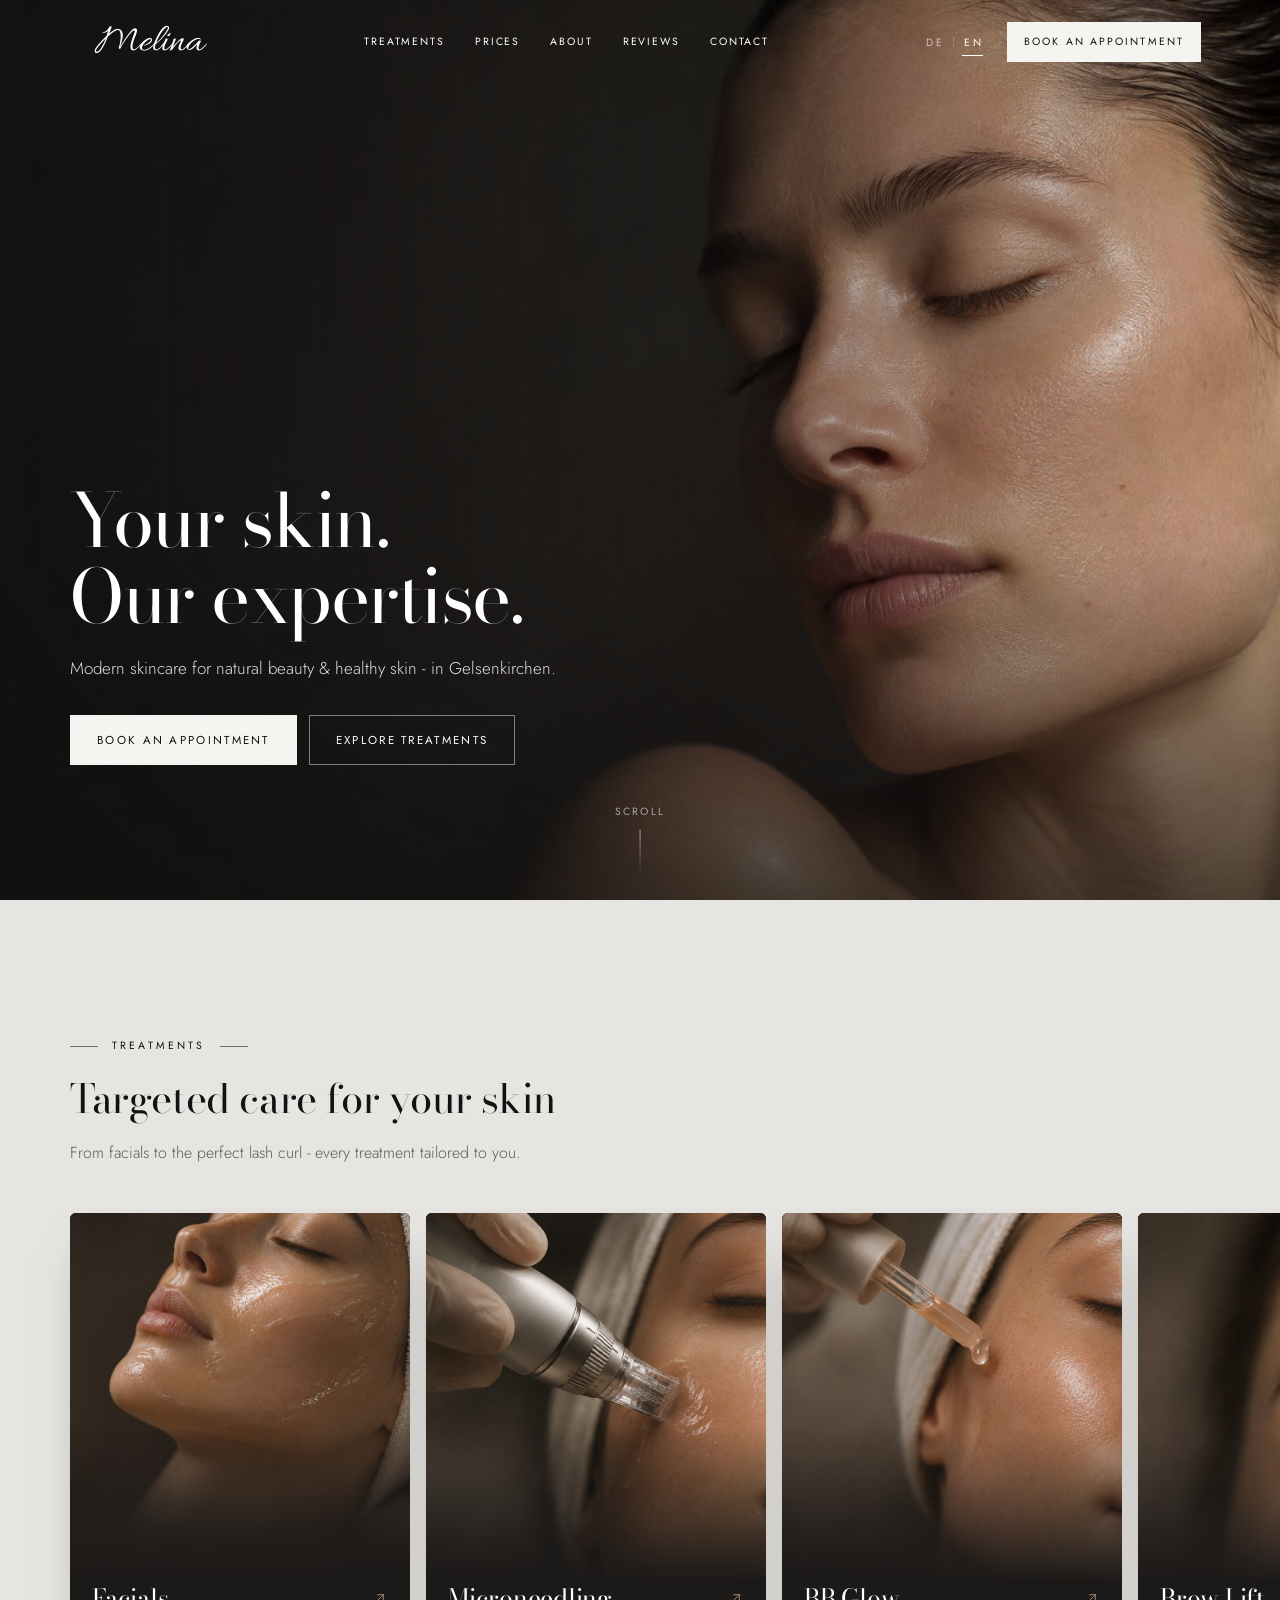
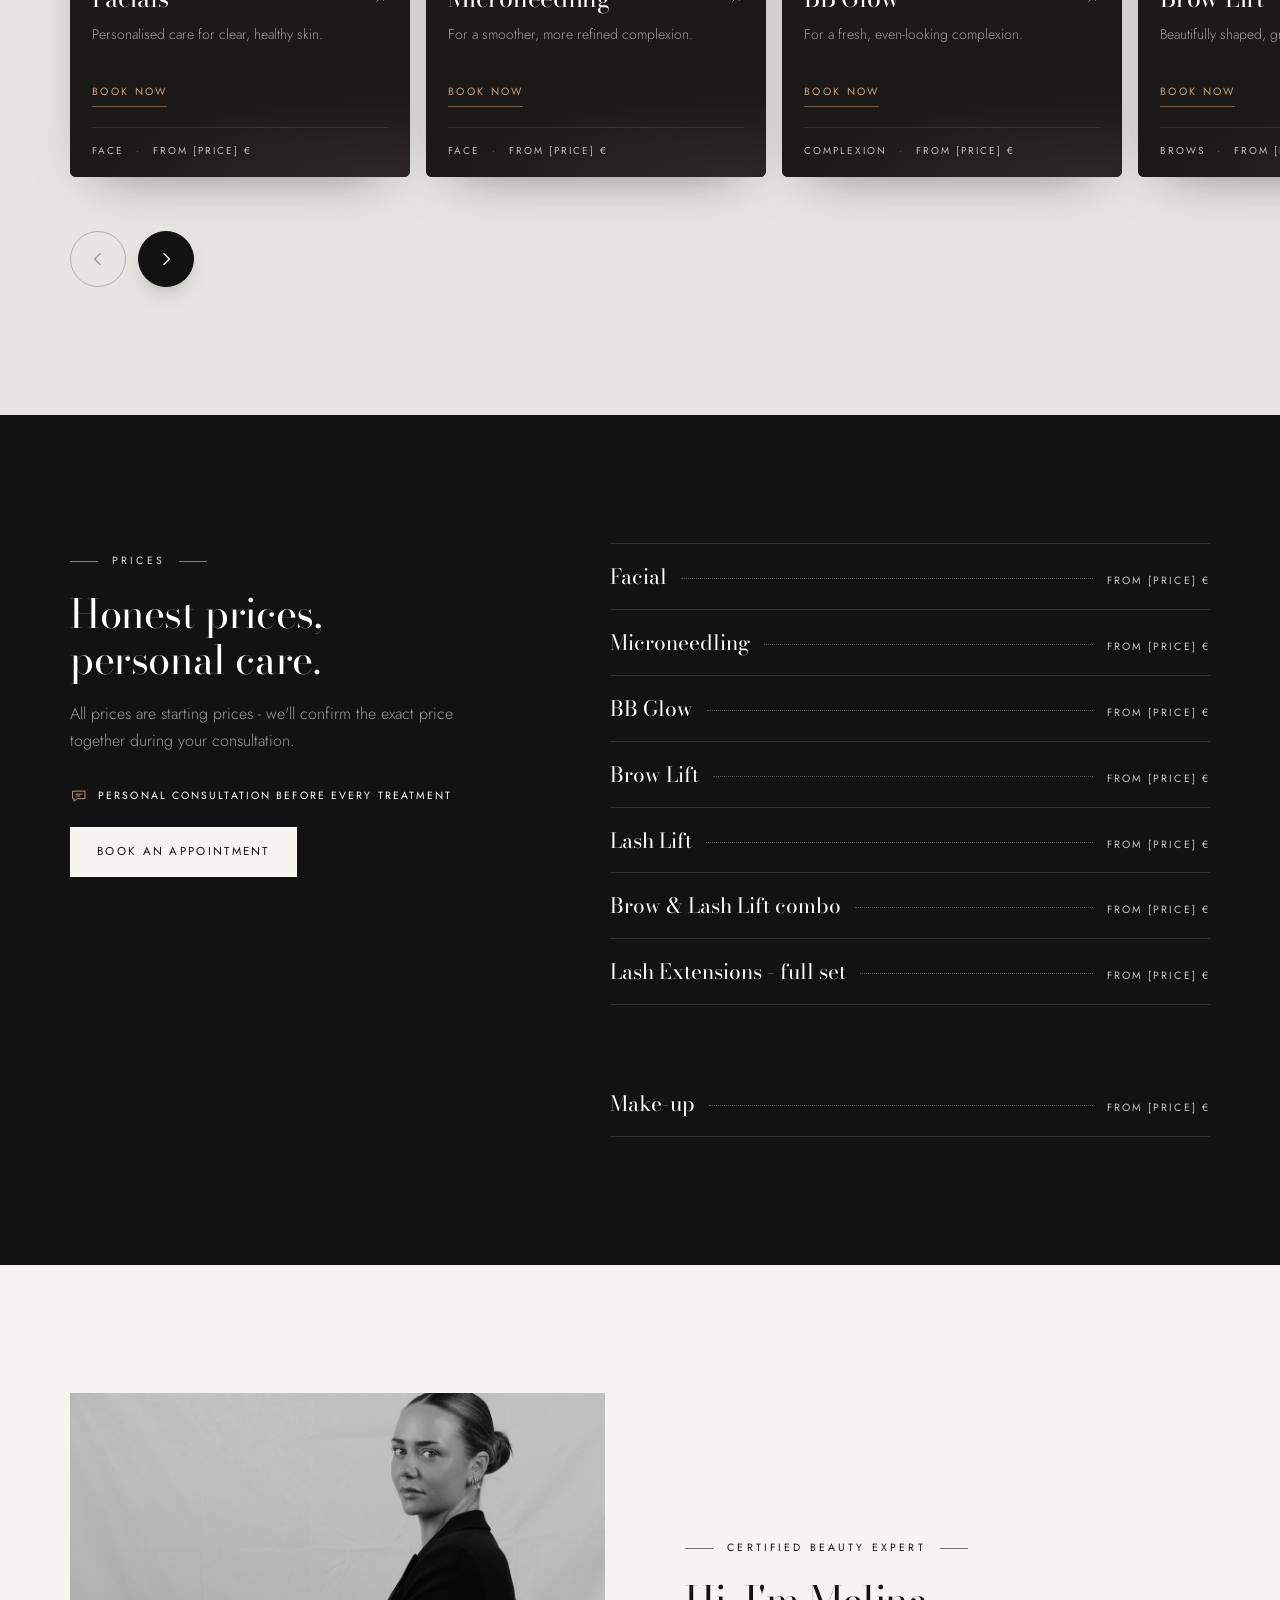
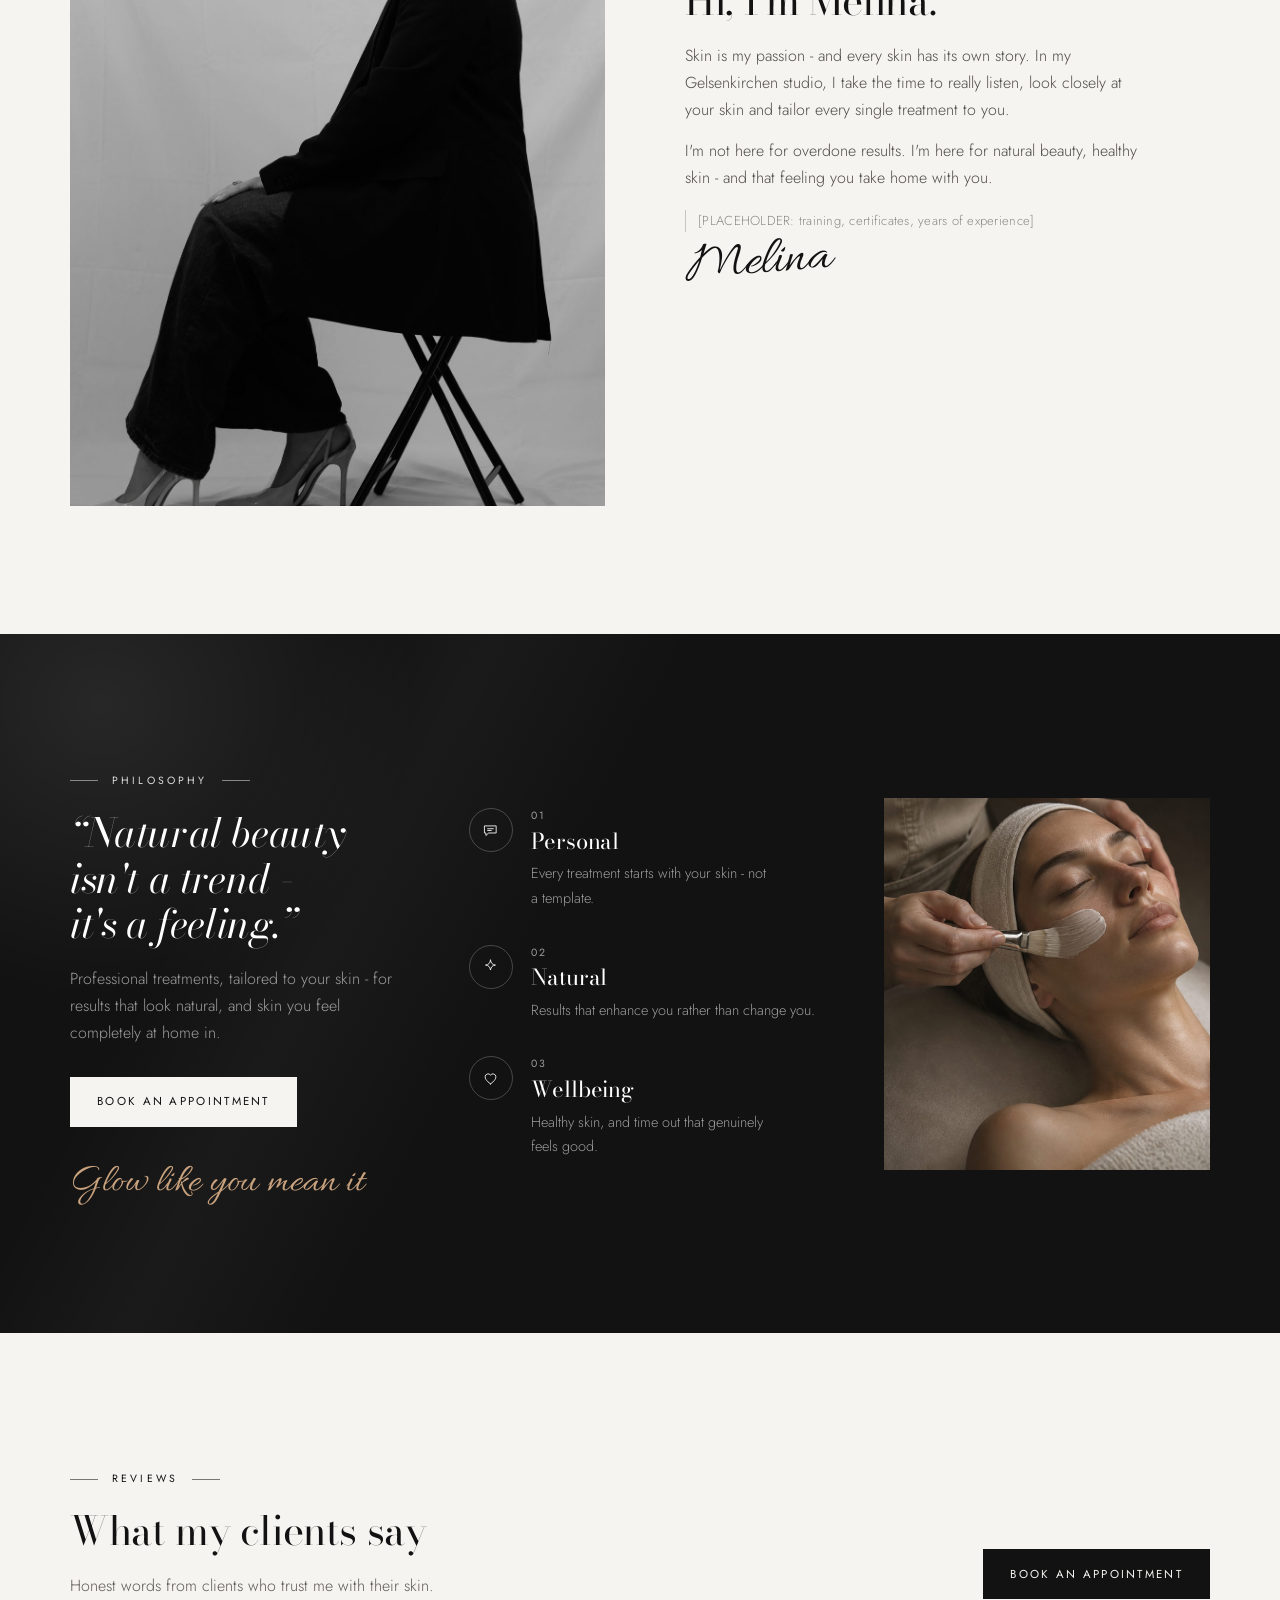
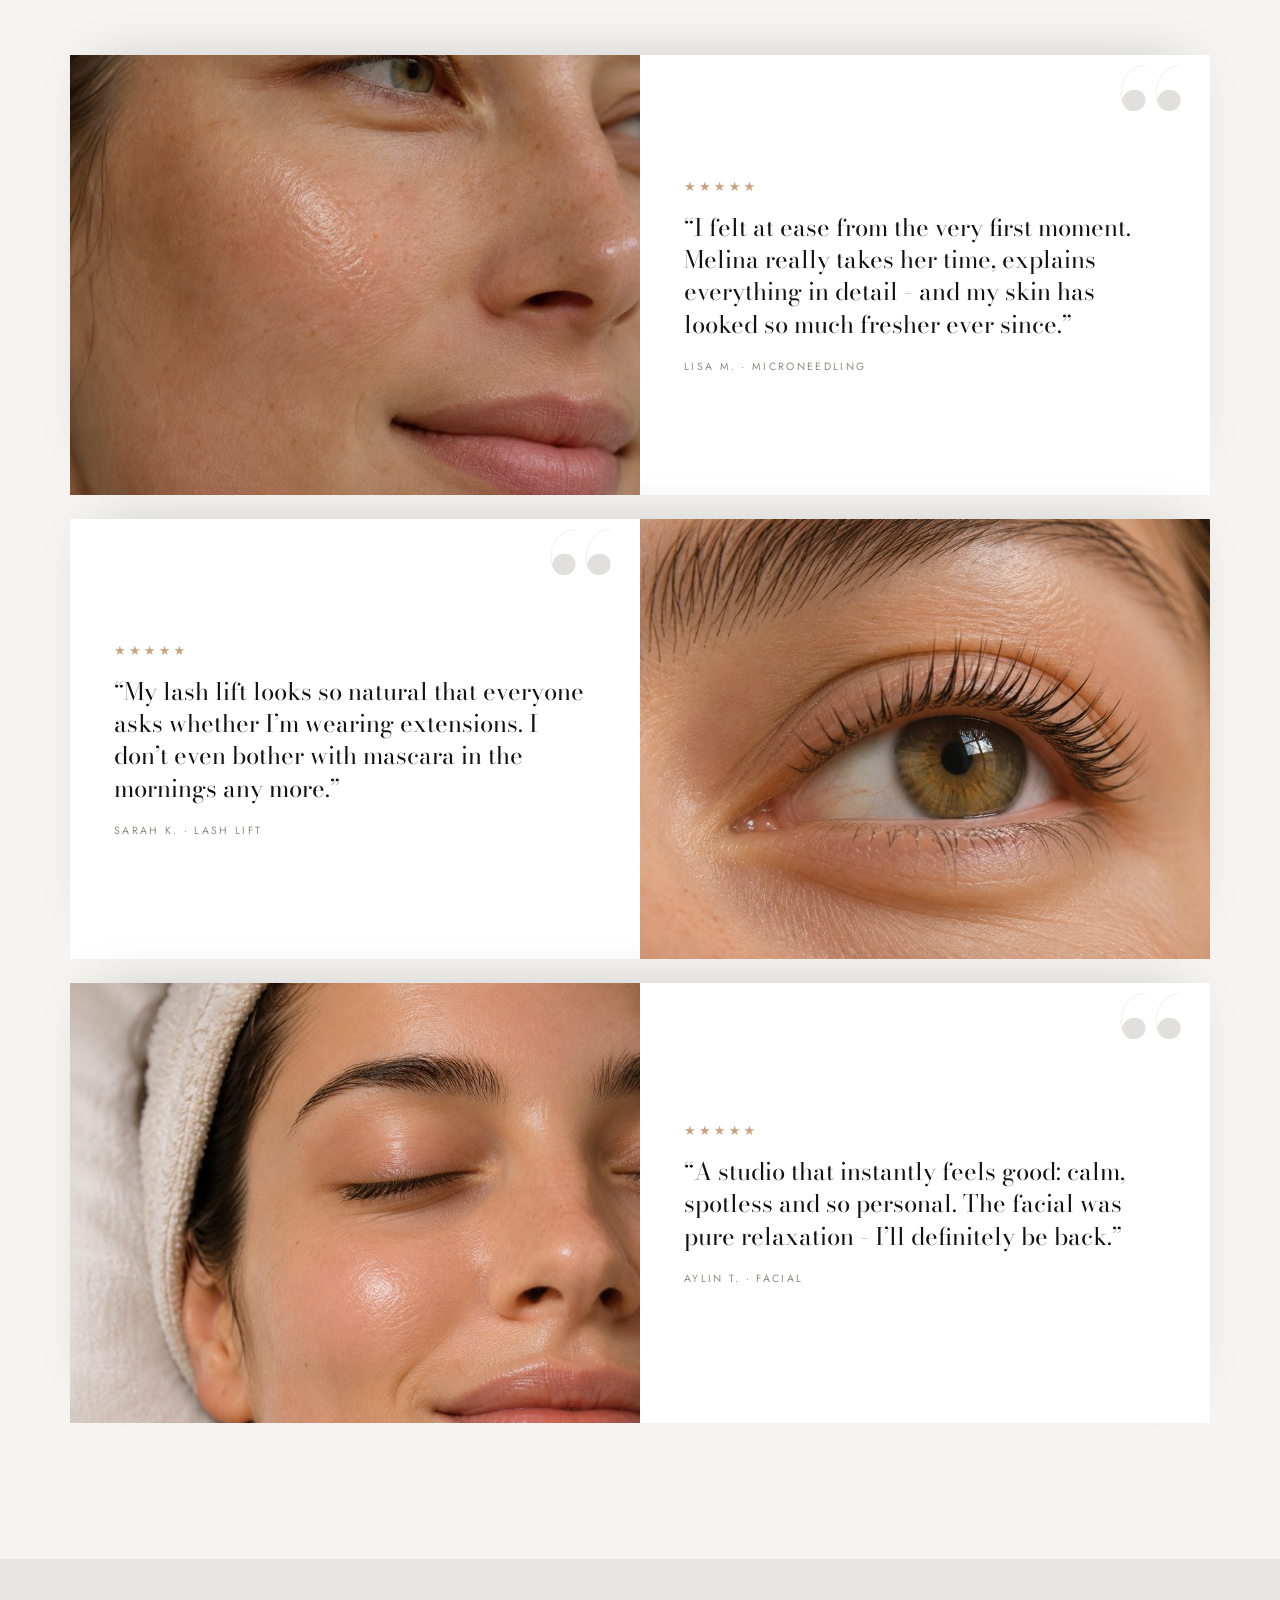
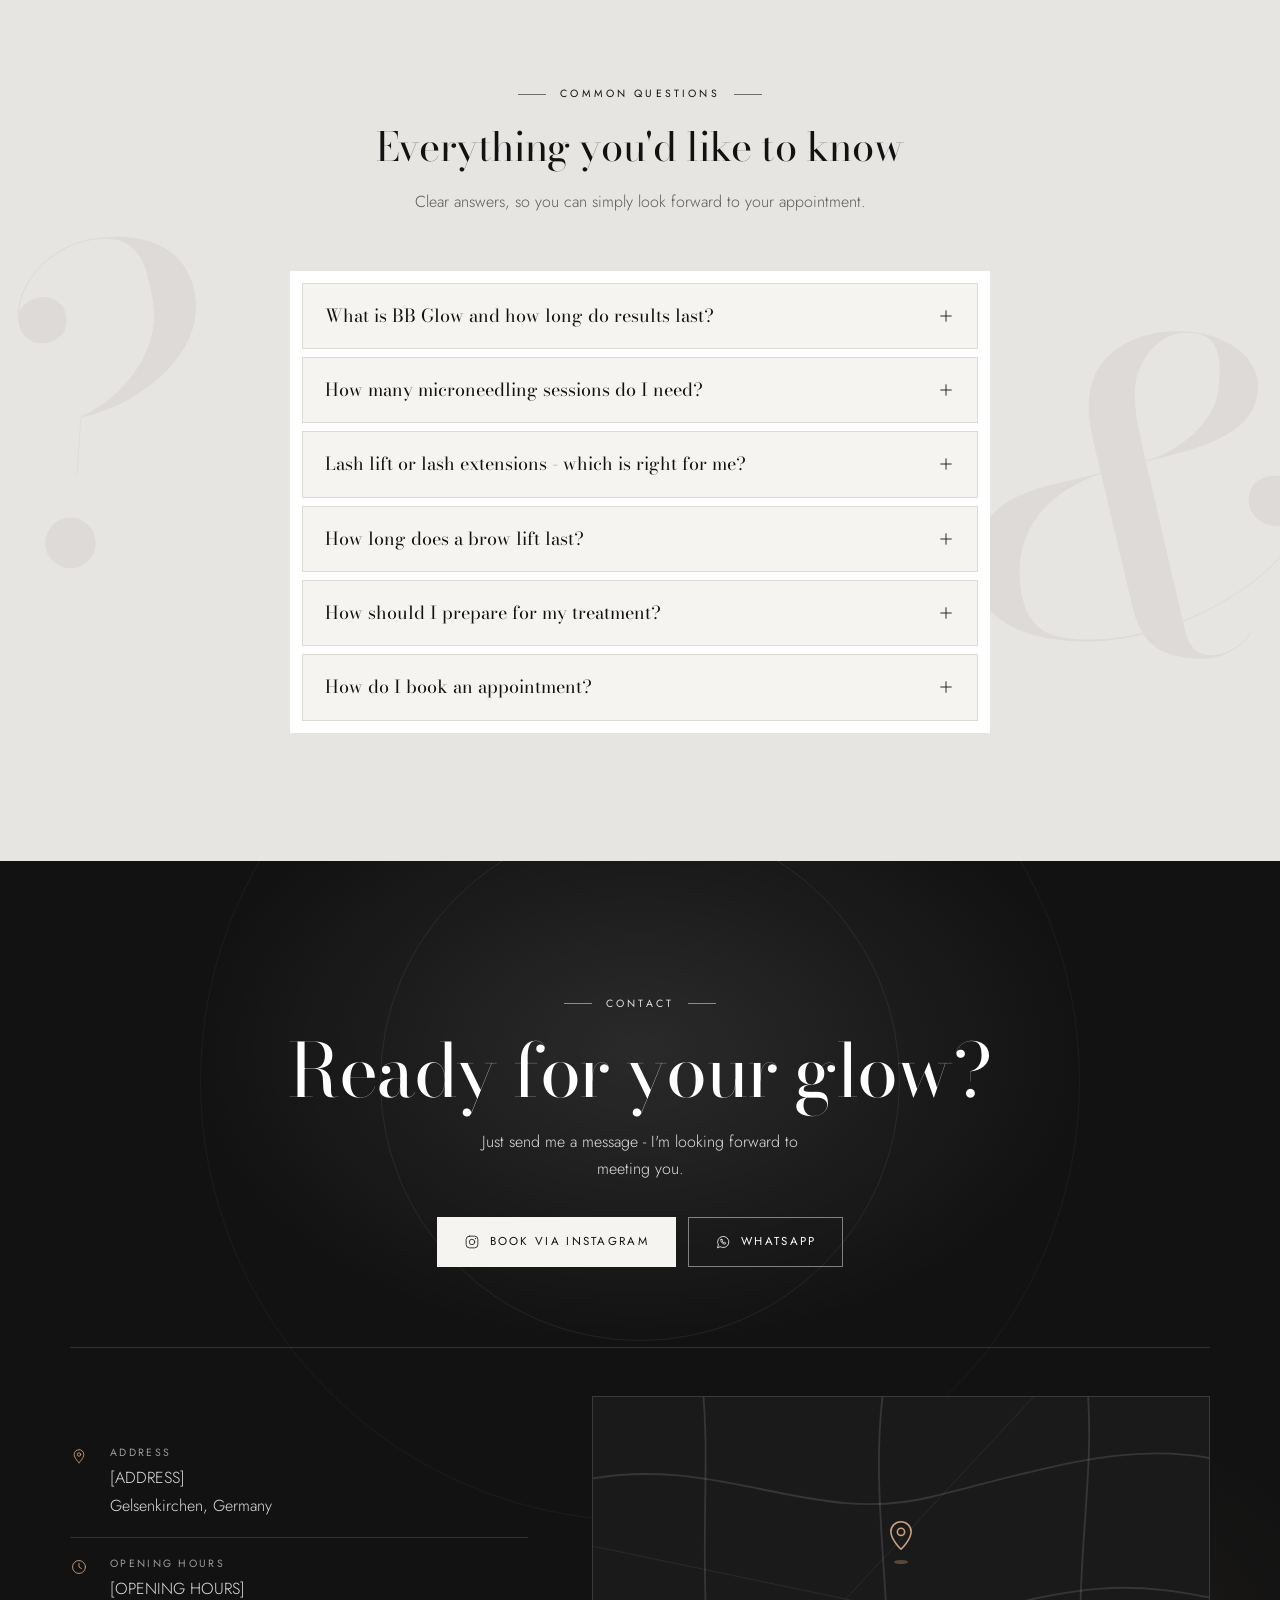
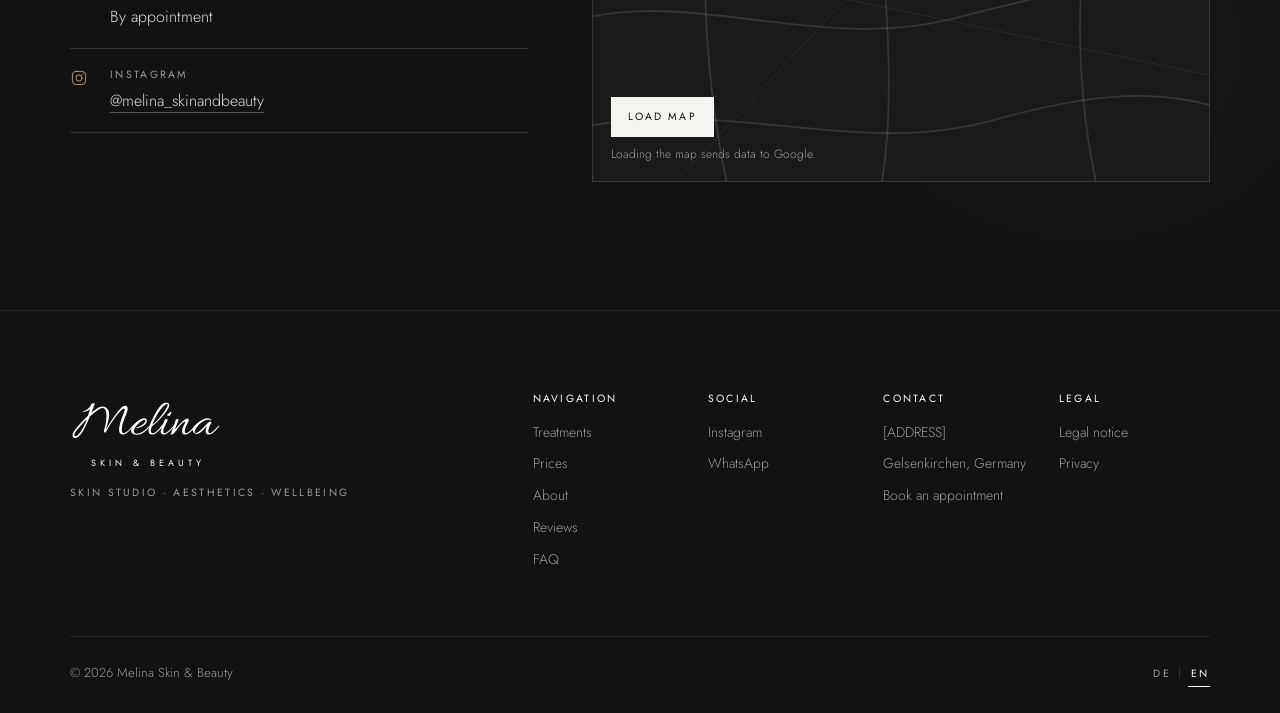
==== commit 1927dc73: "Mobile polish: clearer menu, price CTA under list, stacking reviews - mobile menu: remove the handwr" ====
--- a/index.html
+++ b/index.html
@@ -147,7 +147,6 @@
         <a class="btn btn--ink btn--block js-book" href="https://ig.me/m/melina_skinandbeauty" target="_blank" rel="noopener">
           <svg class="ico" aria-hidden="true"><use href="#i-insta"/></svg><span data-i18n="nav.book">Termin anfragen</span>
         </a>
-        <p class="mmenu__note hand" data-i18n="hero.note">Schön, dass du da bist ♡</p>
       </div>
     </div>
   </div>
@@ -279,8 +278,6 @@
           <p class="label label--light reveal"><span data-i18n="prices.label">Preise</span></p>
           <h2 class="h2 reveal" style="--d:1" data-i18n="prices.title">Ehrliche Preise, individuelle Pflege.</h2>
           <p class="reveal" style="--d:2" data-i18n="prices.text">Alle Preise sind Startpreise - den genauen Preis besprechen wir gemeinsam in deiner Beratung.</p>
-          <p class="prices__note reveal" style="--d:3"><svg class="ico" aria-hidden="true"><use href="#i-chat"/></svg><span data-i18n="prices.note">Individuelle Beratung vor jeder Behandlung</span></p>
-          <a class="btn btn--paper js-book reveal" style="--d:4" href="https://ig.me/m/melina_skinandbeauty" target="_blank" rel="noopener" data-i18n="prices.cta">Termin anfragen</a>
         </div>
         <ul class="plist">
           <li class="reveal"><span class="plist__name" data-i18n="prices.1">Gesichtsbehandlung</span><span class="plist__dots" aria-hidden="true"></span><span class="plist__price" data-i18n="prices.from">ab [PREIS] €</span></li>
@@ -293,6 +290,10 @@
           <li class="reveal"><span class="plist__name" data-i18n="prices.8">Lash Extensions Auffüllen</span><span class="plist__dots" aria-hidden="true"></span><span class="plist__price" data-i18n="prices.from">ab [PREIS] €</span></li>
           <li class="reveal"><span class="plist__name" data-i18n="prices.9">Make-up</span><span class="plist__dots" aria-hidden="true"></span><span class="plist__price" data-i18n="prices.from">ab [PREIS] €</span></li>
         </ul>
+        <div class="prices__cta">
+            <p class="prices__note reveal" style="--d:3"><svg class="ico" aria-hidden="true"><use href="#i-chat"/></svg><span data-i18n="prices.note">Individuelle Beratung vor jeder Behandlung</span></p>
+            <a class="btn btn--paper js-book reveal" style="--d:4" href="https://ig.me/m/melina_skinandbeauty" target="_blank" rel="noopener" data-i18n="prices.cta">Termin anfragen</a>
+        </div>
       </div>
     </section>
 
--- a/styles.css
+++ b/styles.css
@@ -1187,3 +1187,75 @@
 .cnav__btn:hover:not(:disabled) { background: #3a3937; border-color: #3a3937; color: var(--white); transform: translateY(-2px); }
 .cnav__btn:disabled { opacity: 1; background: transparent; color: rgba(18,18,18,.35); border-color: rgba(18,18,18,.25); box-shadow: none; }
 @media (min-width: 1680px) { .cnav__btn { width: 62px; height: 62px; } }
+
+/* =========================================================
+   ROUND 10 – transparent navbar
+   over the hero: fully transparent, white logo & links
+   after scrolling: frosted glass so it stays readable
+   ========================================================= */
+.nav__bar {
+  background: rgba(246, 244, 241, .55);
+  -webkit-backdrop-filter: blur(20px) saturate(1.4); backdrop-filter: blur(20px) saturate(1.4);
+  border: 1px solid rgba(255, 255, 255, .45);
+  transition: background-color .6s var(--ease), border-color .6s var(--ease), box-shadow .6s var(--ease), -webkit-backdrop-filter .6s, backdrop-filter .6s;
+}
+.nav.is-scrolled .nav__bar { background: rgba(246, 244, 241, .62); box-shadow: 0 10px 40px -18px rgba(18,18,18,.25); }
+.nav .logo, .nav__links a, .lang-switch button, .lang-switch { transition: color .5s var(--ease), border-color .5s var(--ease); }
+.burger span { transition: transform .45s var(--ease), background-color .5s var(--ease); }
+
+/* top of the page (over the dark hero) */
+.nav:not(.is-scrolled):not(.nav--solid):not(.menu-open) .nav__bar {
+  background: transparent; border-color: transparent; box-shadow: none;
+  -webkit-backdrop-filter: none; backdrop-filter: none;
+}
+.nav:not(.is-scrolled):not(.nav--solid):not(.menu-open) .logo,
+.nav:not(.is-scrolled):not(.nav--solid):not(.menu-open) .nav__links a { color: var(--white); }
+.nav:not(.is-scrolled):not(.nav--solid):not(.menu-open) .lang-switch { color: rgba(255,255,255,.35); }
+.nav:not(.is-scrolled):not(.nav--solid):not(.menu-open) .lang-switch button { color: rgba(255,255,255,.6); }
+.nav:not(.is-scrolled):not(.nav--solid):not(.menu-open) .lang-switch button[aria-pressed="true"] { color: var(--white); border-bottom-color: var(--white); }
+.nav:not(.is-scrolled):not(.nav--solid):not(.menu-open) .burger span { background: var(--white); }
+.nav:not(.is-scrolled):not(.nav--solid):not(.menu-open) .nav__cta { background: var(--paper); color: var(--ink); }
+.nav:not(.is-scrolled):not(.nav--solid):not(.menu-open) .nav__cta::before { background: var(--white); }
+
+/* scrolled navbar: solid light bar everywhere (no grey glass over dark sections) */
+.nav.is-scrolled .nav__bar, .nav.nav--solid .nav__bar, .nav.menu-open .nav__bar {
+  background: rgba(246, 244, 241, .97);
+  border-color: rgba(18, 18, 18, .06);
+  -webkit-backdrop-filter: blur(12px); backdrop-filter: blur(12px);
+}
+
+/* =========================================================
+   ROUND 11 – mobile: clearer menu · price CTA under list ·
+   stacking review cards on phones
+   ========================================================= */
+
+/* mobile menu: clear sans-serif links instead of hairline serif */
+.mmenu__links a {
+  font-family: var(--f-sans); font-weight: 400; font-size: 21px; line-height: 1.2;
+  letter-spacing: .12em; text-transform: uppercase; color: var(--ink);
+  align-items: center; padding: 20px 0;
+}
+.mmenu__num { font-size: 11px; color: var(--grey); min-width: 22px; }
+@media (max-width: 359px) { .mmenu__links a { font-size: 18px; letter-spacing: .1em; padding: 16px 0; } }
+@media (max-height: 520px) and (orientation: landscape) { .mmenu__links a { font-size: 17px; padding: 11px 0; } }
+
+/* prices: consultation note + booking button live below the list on phones/tablets,
+   and stay in the left column under the intro on desktop */
+.prices__cta { display: grid; justify-items: start; gap: 22px; }
+.prices__cta .prices__note { margin: 0; }
+@media (max-width: 1023px) { .prices__cta { margin-top: 4px; } }
+@media (min-width: 1024px) {
+  .prices__grid { grid-template-columns: .85fr 1.15fr; grid-template-rows: auto 1fr; row-gap: 8px; }
+  .prices__intro { grid-column: 1; grid-row: 1; position: static; }
+  .prices__cta { grid-column: 1; grid-row: 2; align-self: start; }
+  .plist { grid-column: 2; grid-row: 1 / span 2; }
+}
+
+/* reviews on phones: cards stack on top of each other while scrolling, like on desktop */
+@media (max-width: 767px) and (min-height: 640px) {
+  .rstack { gap: 18px; }
+  .rcard { position: sticky; top: calc(var(--nav-h) + 26px + var(--i) * 14px); }
+  .rcard__media { aspect-ratio: 16 / 11; }
+  .rcard__quote { padding: 26px 24px 28px; }
+  .rcard__text { font-size: 19px; }
+}
